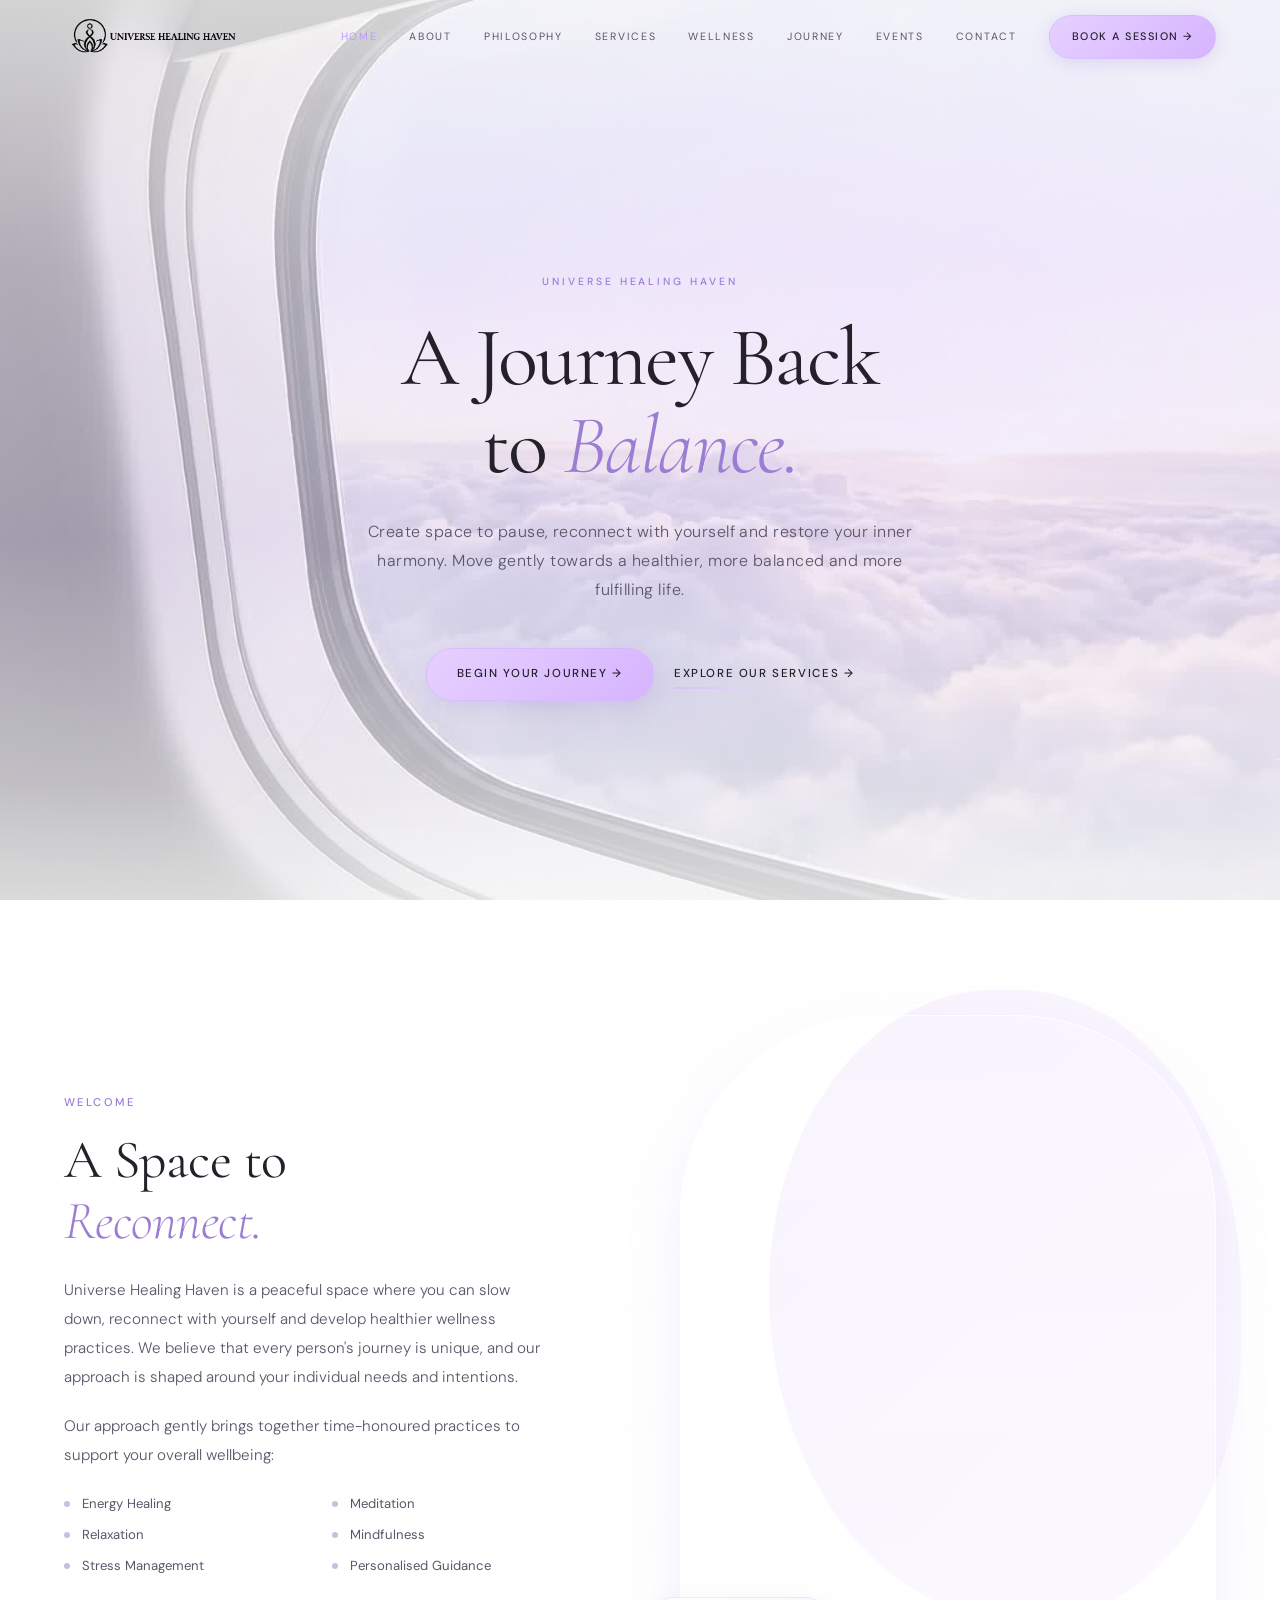
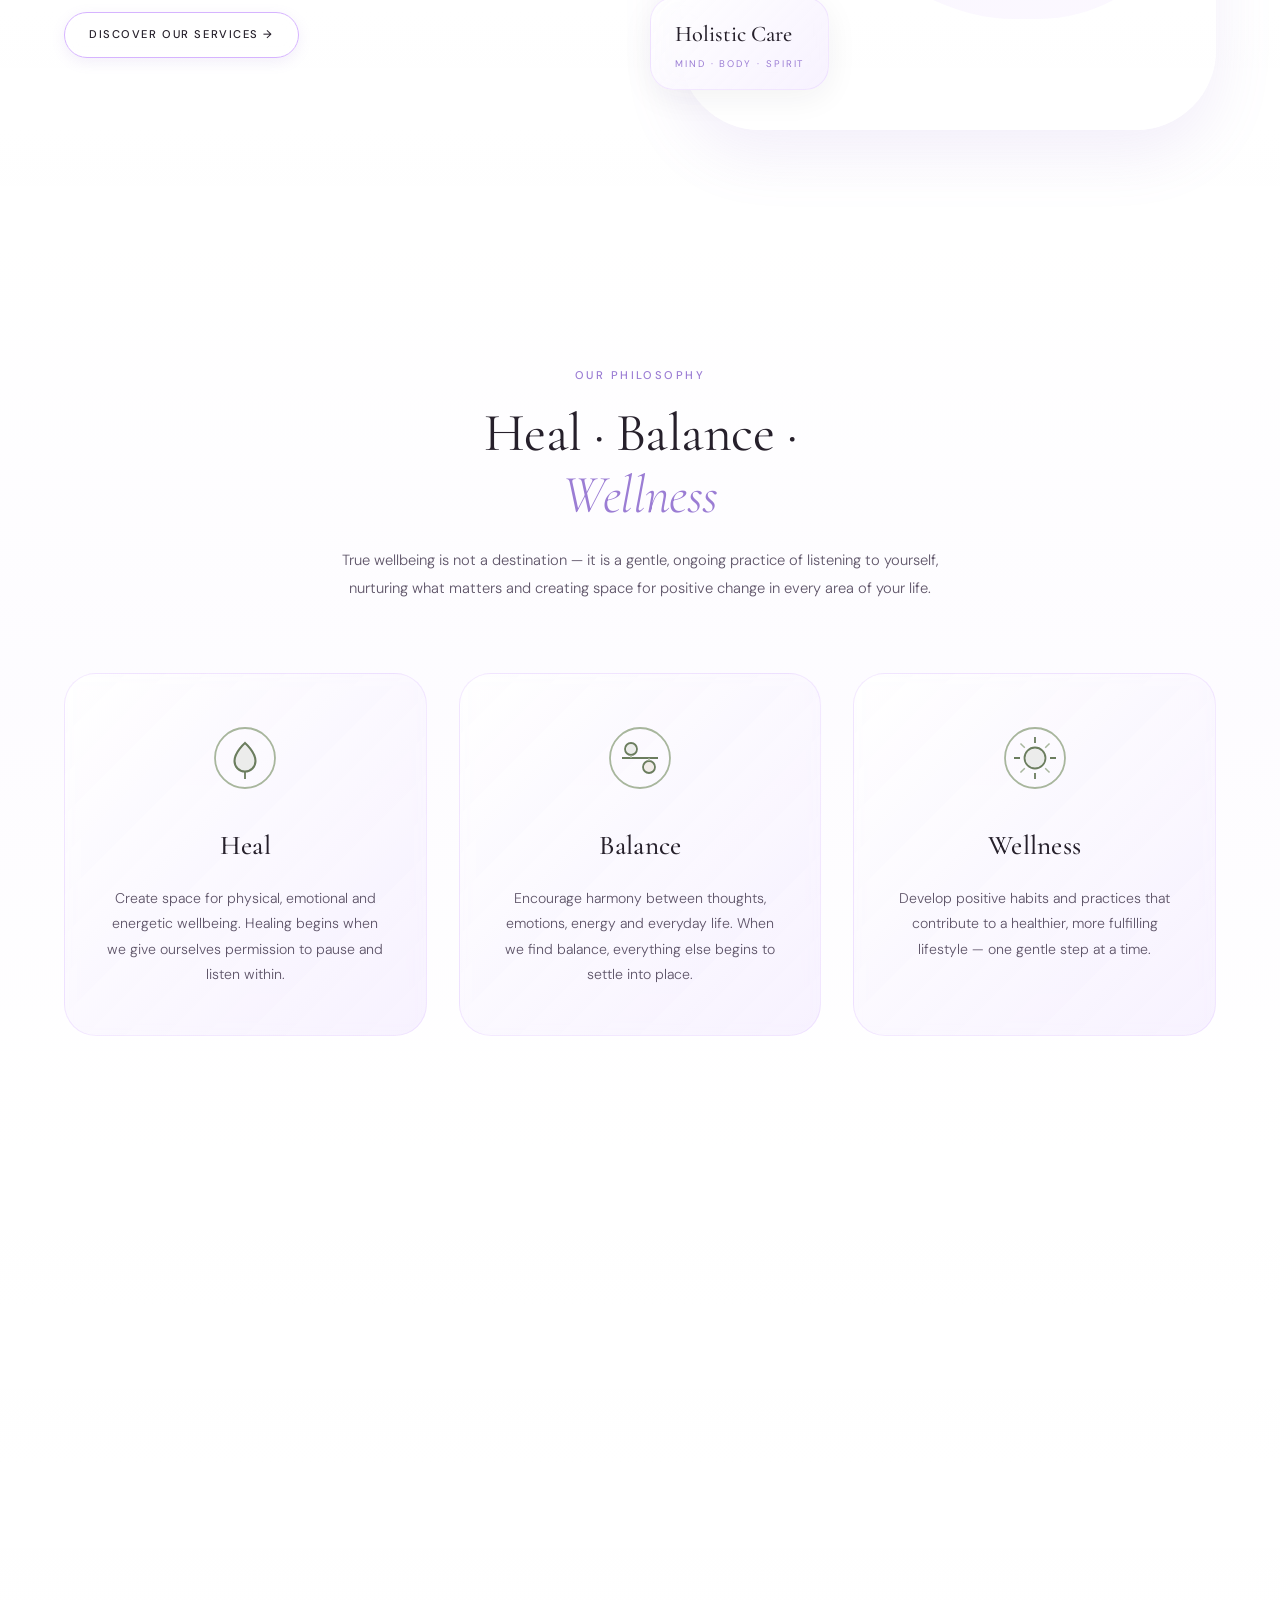
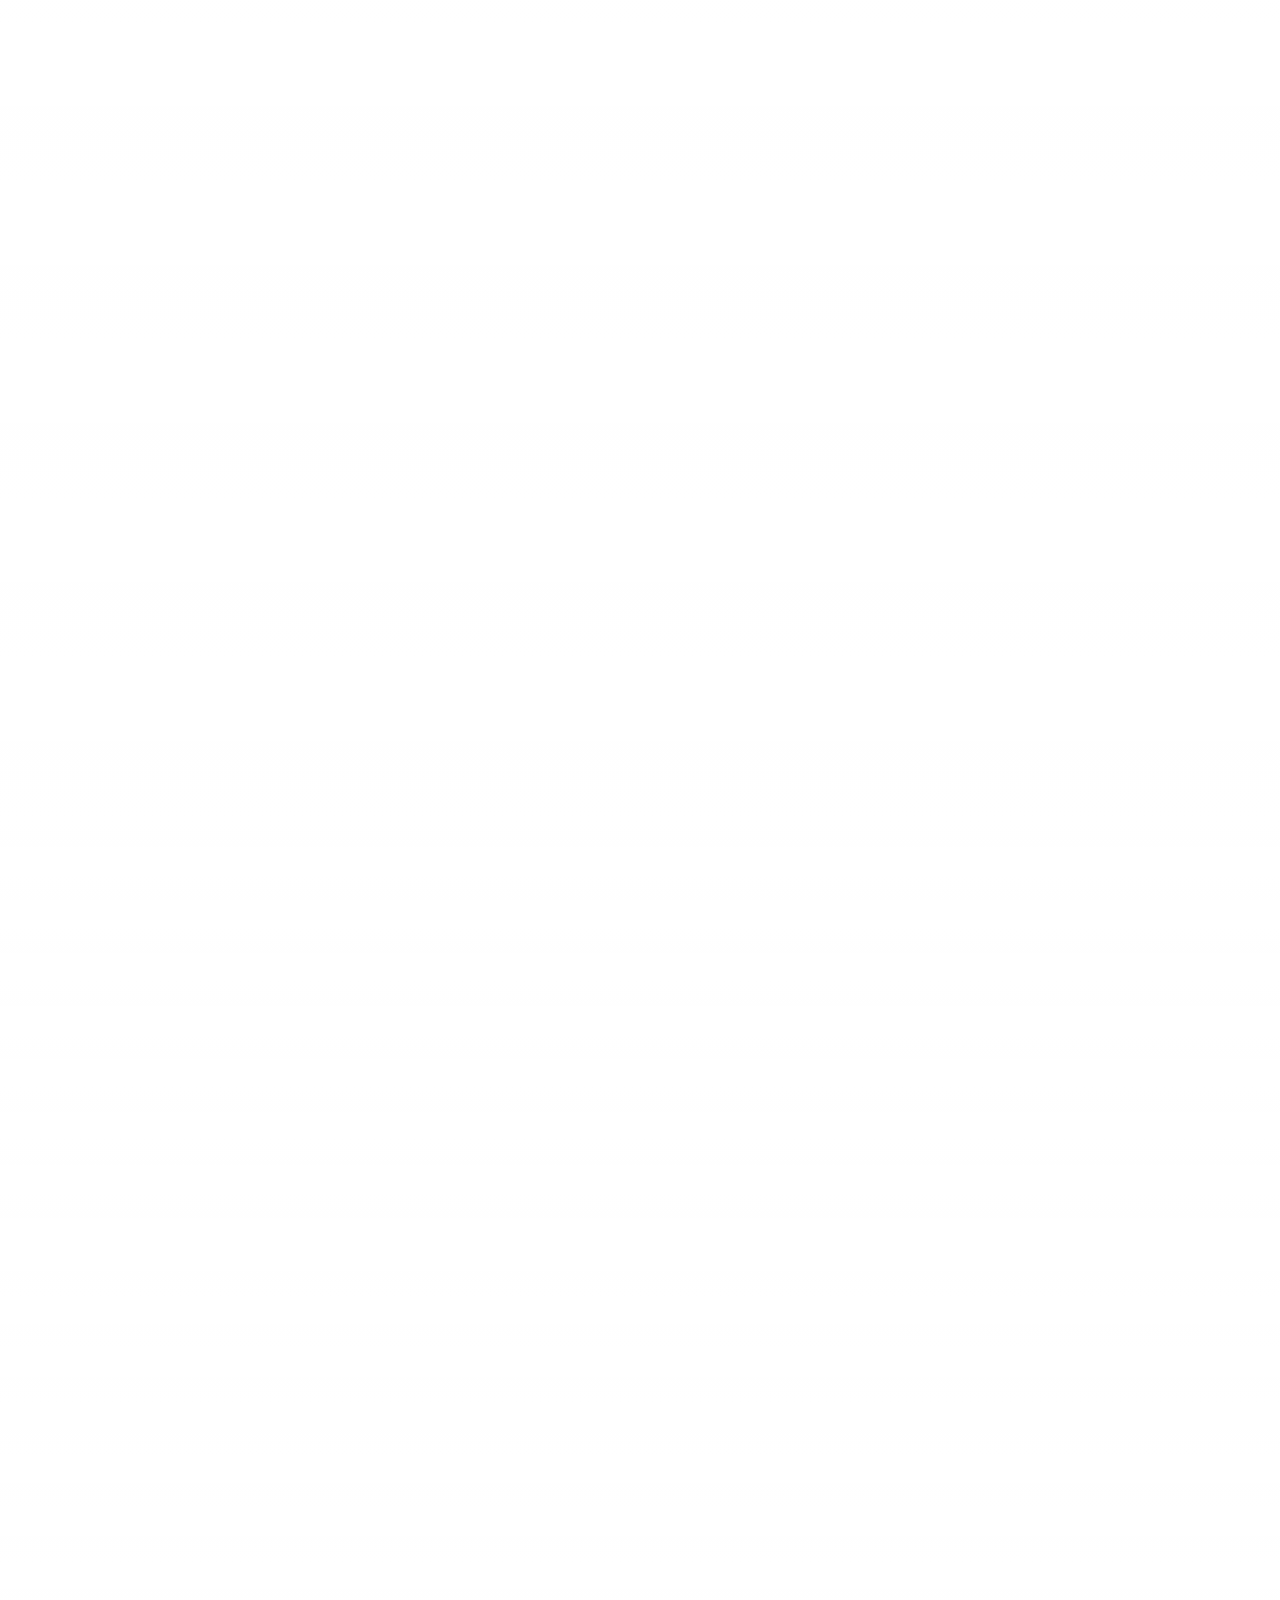
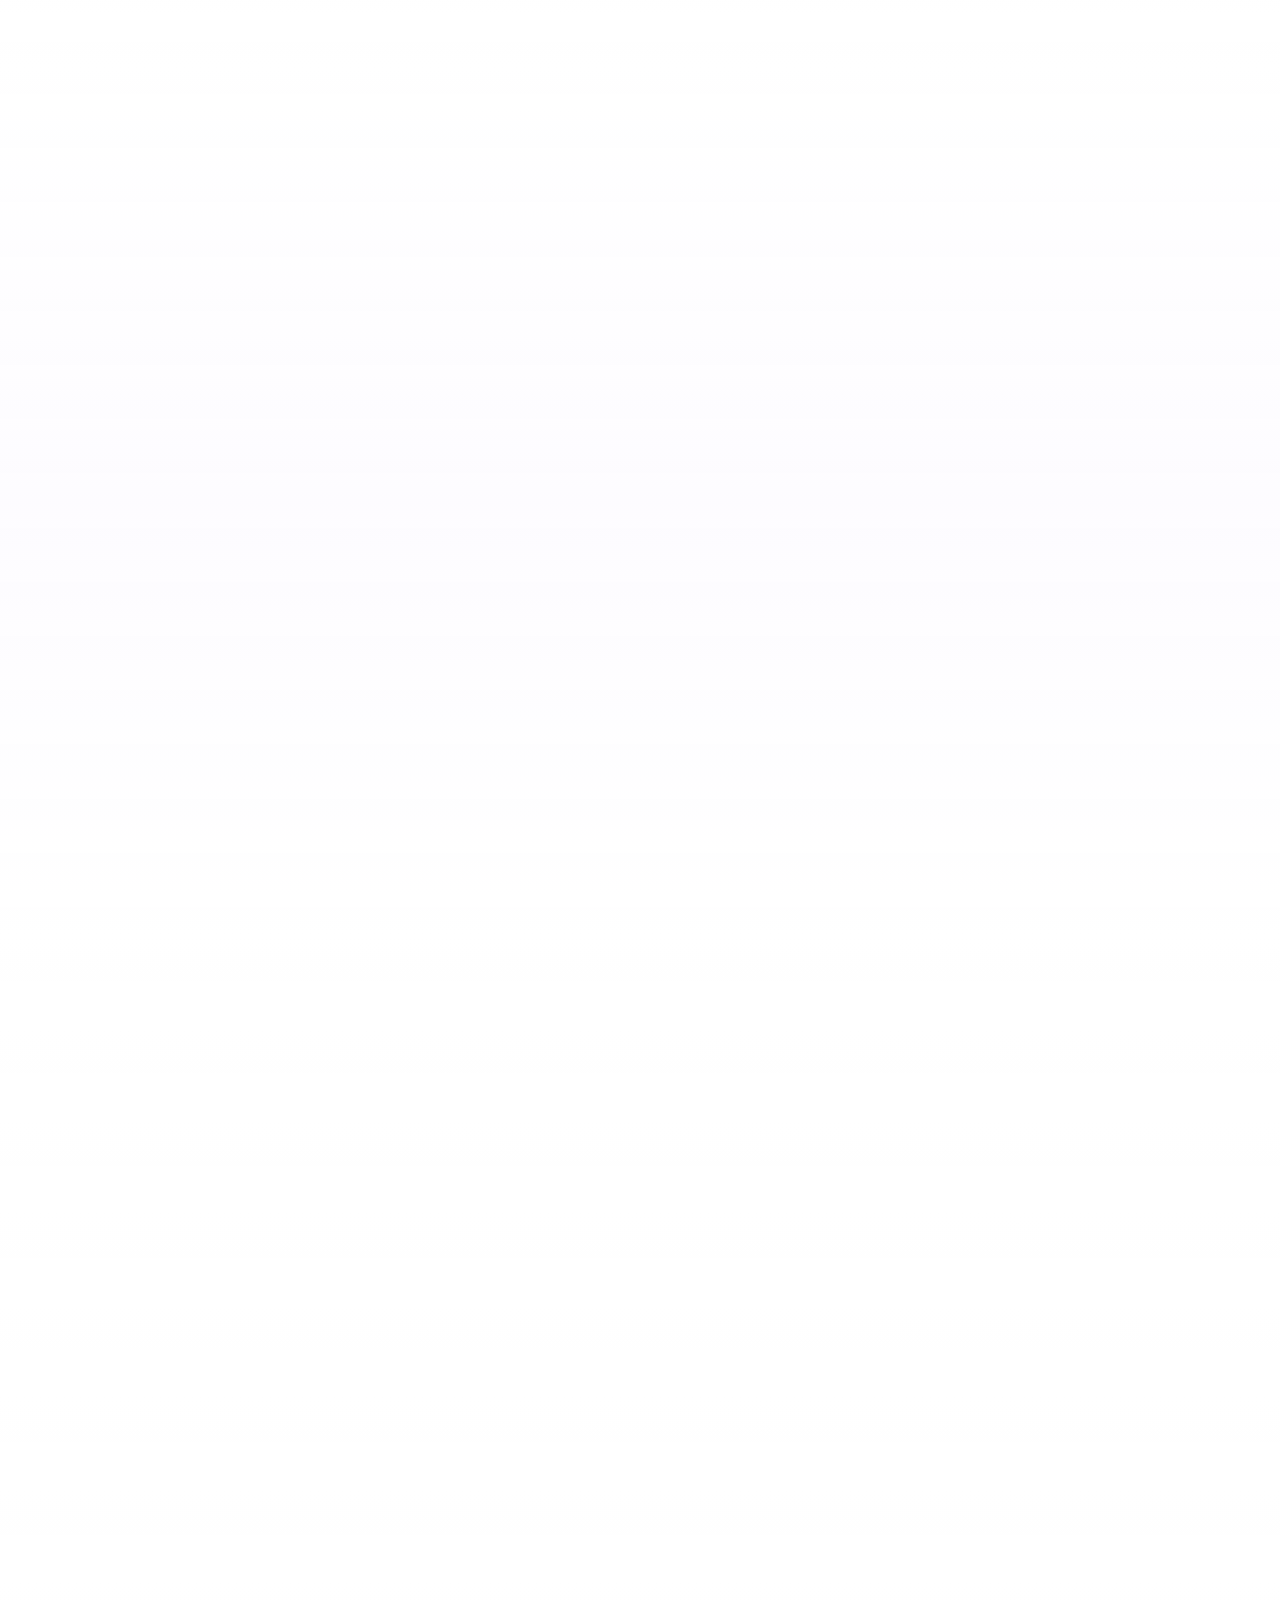
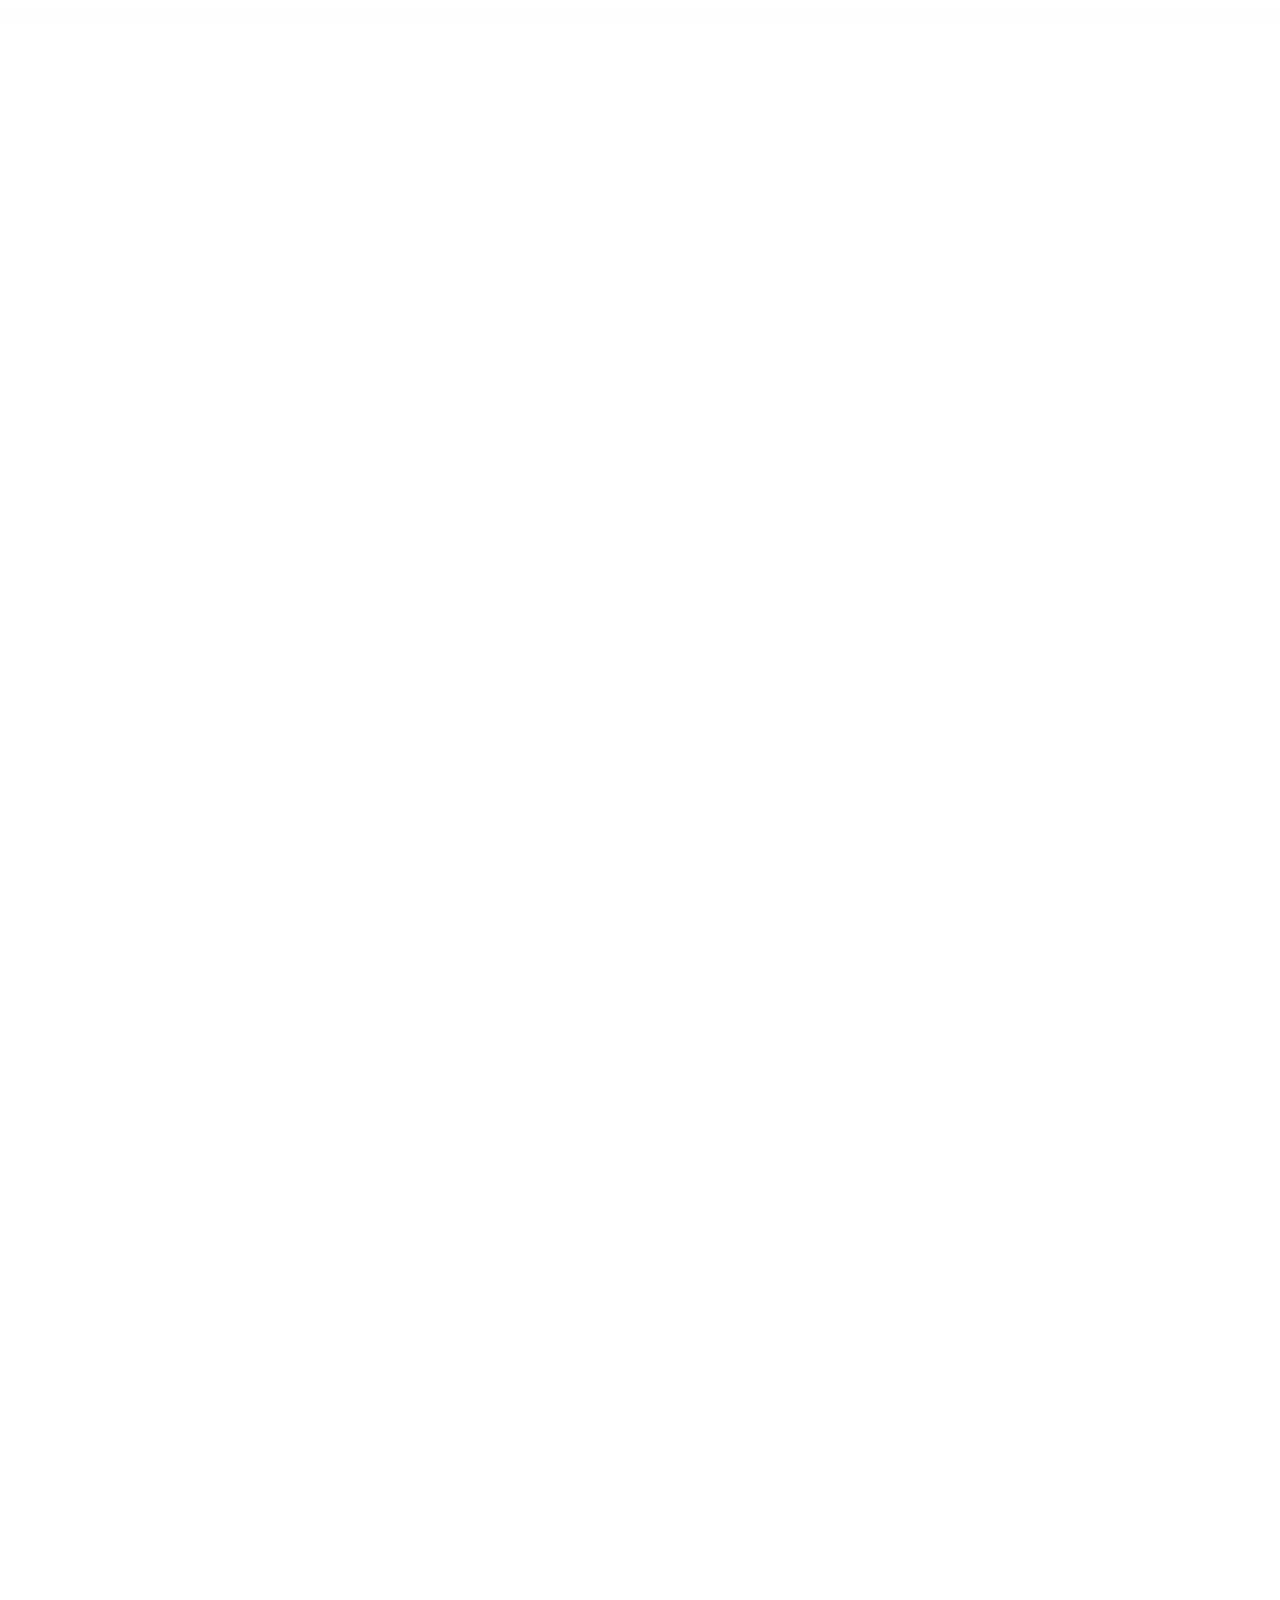
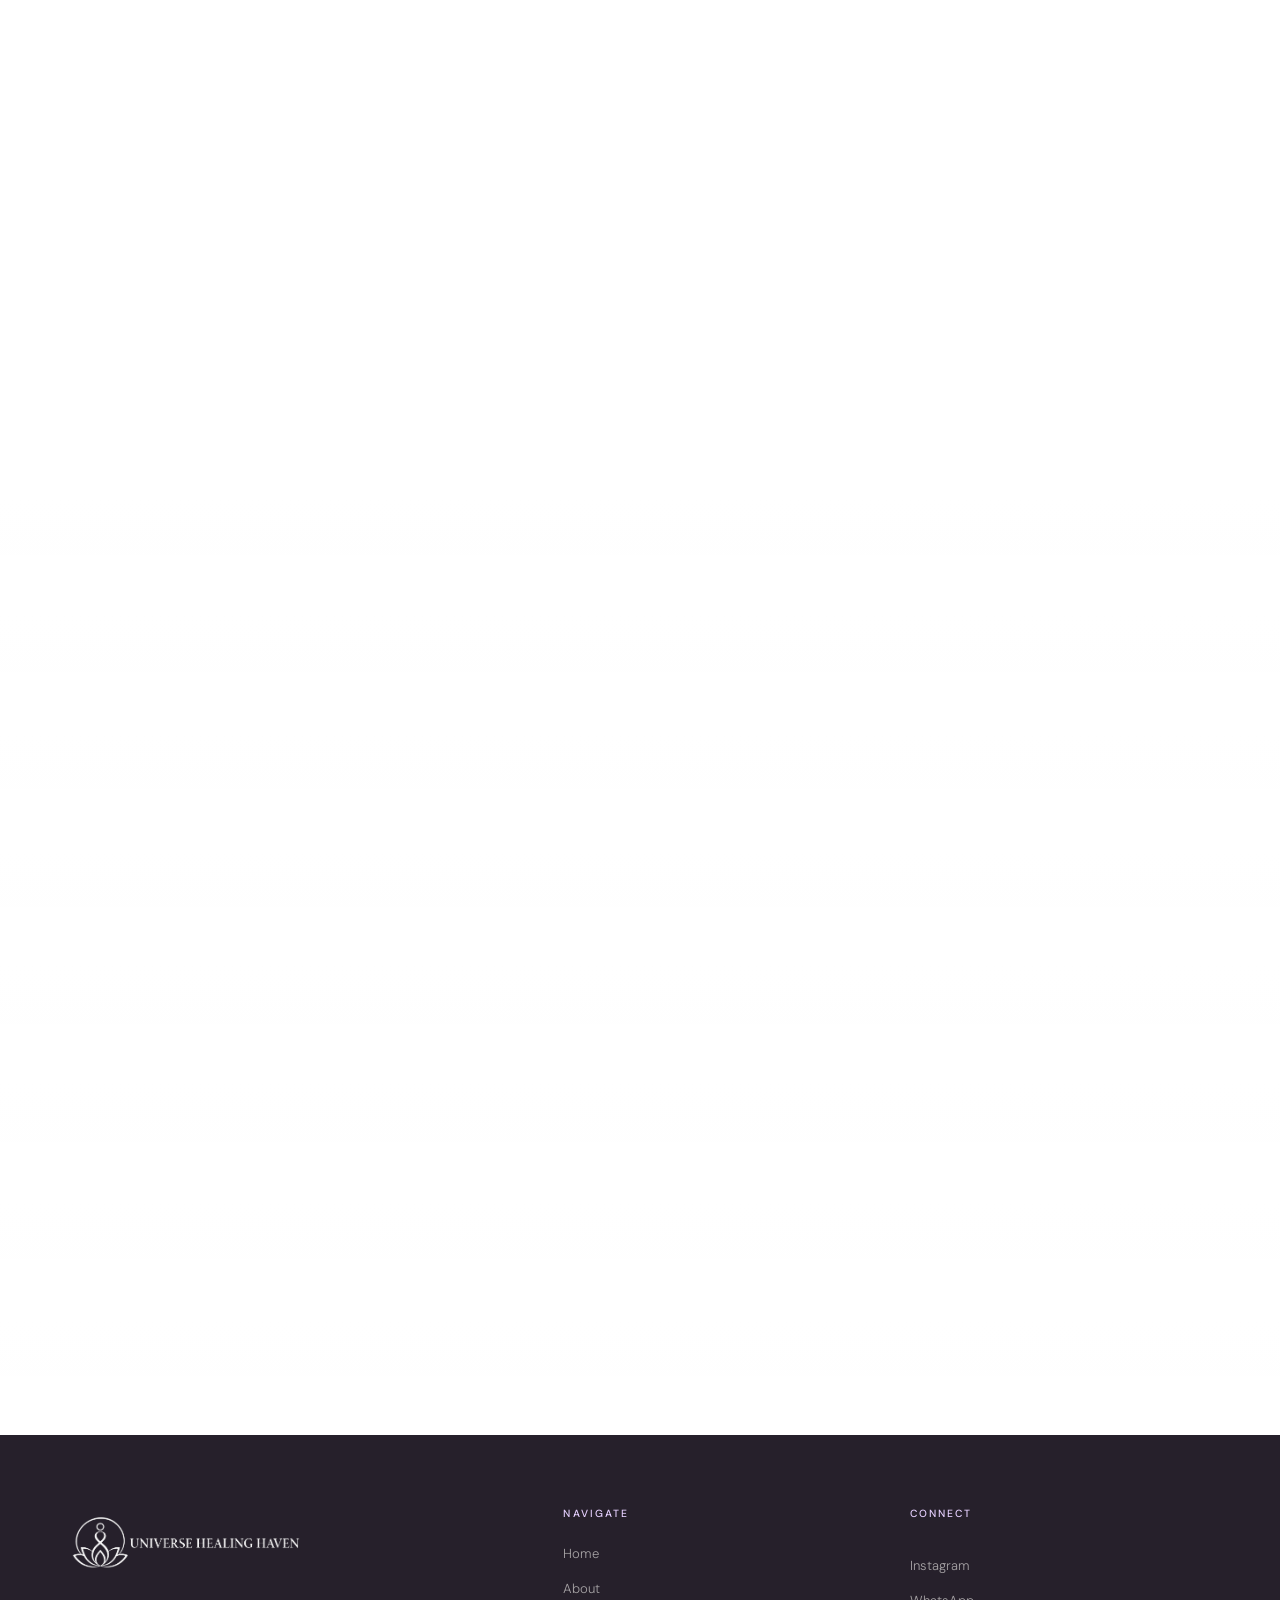
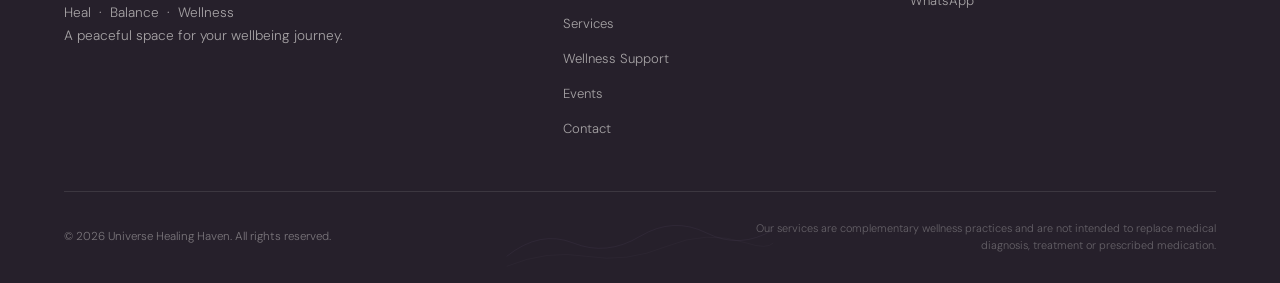
==== index.html @ ba3bfb01 "perf: comprehensive mobile optimization (WebP, responsive pictures, 60fps RAF scroll, disable backdr" ====
<!DOCTYPE html>
<html lang="en">
<head>
  <meta charset="UTF-8" />
  <meta name="viewport" content="width=device-width, initial-scale=1.0" />
  <title>Universe Healing Haven — Heal · Balance · Wellness</title>
  <meta name="description" content="A peaceful sanctuary for holistic wellness, relaxation and inner balance." />
  <meta name="keywords" content="healing, wellness, energy healing, meditation, mindfulness, stress management, holistic health, balance, relaxation" />
  <link rel="preconnect" href="https://fonts.googleapis.com" />
  <link rel="preconnect" href="https://fonts.gstatic.com" crossorigin />
  <link href="https://fonts.googleapis.com/css2?family=Cormorant+Garamond:ital,wght@0,400;0,500;0,600;1,400;1,500&family=DM+Sans:wght@300;400;500&display=swap" rel="stylesheet" />
  <link rel="icon" type="image/png" href="finalcropimg.png" />
  <link rel="apple-touch-icon" href="finalcropimg.png" />
  <link rel="preload" as="image" href="logofb.webp" type="image/webp" fetchpriority="high" />

  <!-- Open Graph / WhatsApp / Facebook Preview Tags -->
  <meta property="og:type" content="website" />
  <meta property="og:url" content="https://universehealinghaven.vercel.app/" />
  <meta property="og:title" content="Universe Healing Haven — Heal • Balance • Wellness" />
  <meta property="og:description" content="A peaceful sanctuary for holistic wellness, relaxation and inner balance." />
  <meta property="og:image" content="https://universehealinghaven.vercel.app/og-image.png" />
  <meta property="og:image:secure_url" content="https://universehealinghaven.vercel.app/og-image.png" />
  <meta property="og:image:type" content="image/png" />
  <meta property="og:image:width" content="600" />
  <meta property="og:image:height" content="600" />
  <meta property="og:image:alt" content="Universe Healing Haven official website preview image" />
  <meta property="og:site_name" content="Universe Healing Haven" />

  <!-- Twitter / X Card Meta Tags -->
  <meta name="twitter:card" content="summary" />
  <meta name="twitter:url" content="https://universehealinghaven.vercel.app/" />
  <meta name="twitter:title" content="Universe Healing Haven — Heal • Balance • Wellness" />
  <meta name="twitter:description" content="A peaceful sanctuary for holistic wellness, relaxation and inner balance." />
  <meta name="twitter:image" content="https://universehealinghaven.vercel.app/og-image.png" />
  <meta name="twitter:image:alt" content="Universe Healing Haven official website preview image" />

  <link rel="stylesheet" href="style.css?v=4" />
</head>
<body>

  <!-- ═══════════════════════════════ ATMOSPHERIC LAYER ═══════════════════════════════ -->
  <div class="atmosphere-glow" aria-hidden="true">
    <div class="glow-orb glow-orb--1"></div>
    <div class="glow-orb glow-orb--2"></div>
    <div class="glow-orb glow-orb--3"></div>
  </div>
  <div class="cursor-glow" id="cursor-glow" aria-hidden="true"></div>

  <!-- ═══════════════════════════════ SCROLL BACKGROUND ANIMATION ═══════════════════════════════ -->
  <div class="scroll-bg-wrap" id="scroll-bg-wrap" aria-hidden="true">
    <canvas class="scroll-bg-canvas" id="scroll-bg-canvas"></canvas>
    <div class="scroll-bg-overlay"></div>
  </div>

  <!-- ═══════════════════════════════ HEADER ═══════════════════════════════ -->

  <header class="site-header" id="site-header">
    <div class="header-inner">
      <a href="#home" class="logo-group" aria-label="Universe Healing Haven Homepage">
        <picture>
          <source srcset="logofb.webp" type="image/webp">
          <img src="logofb.png" alt="Universe Healing Haven Logo" class="site-logo" width="2172" height="724" decoding="async" fetchpriority="high" />
        </picture>
      </a>
      <nav class="main-nav" id="main-nav">
        <a href="#home" class="nav-link">Home</a>
        <a href="#about" class="nav-link">About</a>
        <a href="#philosophy" class="nav-link">Philosophy</a>
        <a href="#services" class="nav-link">Services</a>
        <a href="#wellness" class="nav-link">Wellness</a>
        <a href="#journey" class="nav-link">Journey</a>
        <a href="#events" class="nav-link">Events</a>
        <a href="#contact" class="nav-link">Contact</a>
      </nav>
      <a href="#contact" class="btn-book">Book a Session &rarr;</a>
      <button class="hamburger" id="hamburger" aria-label="Open menu">
        <span></span><span></span><span></span>
      </button>
    </div>
  </header>

  <div class="mobile-nav" id="mobile-nav">
    <button class="mobile-nav-close" id="mobile-nav-close" aria-label="Close menu">&times;</button>
    <picture>
      <source srcset="logov.webp" type="image/webp">
      <img src="logov.png" alt="Universe Healing Haven Logo" class="mobile-logo" width="1774" height="887" loading="lazy" decoding="async" />
    </picture>
    <a href="#home" class="mobile-nav-link">Home</a>
    <a href="#about" class="mobile-nav-link">About</a>
    <a href="#philosophy" class="mobile-nav-link">Philosophy</a>
    <a href="#services" class="mobile-nav-link">Services</a>
    <a href="#wellness" class="mobile-nav-link">Wellness</a>
    <a href="#journey" class="mobile-nav-link">Journey</a>
    <a href="#events" class="mobile-nav-link">Events</a>
    <a href="#contact" class="mobile-nav-link">Contact</a>
    <a href="#contact" class="btn-book mobile-book">Book a Session &rarr;</a>
  </div>

  <main>

    <!-- ═══════════════════════════════ HERO ═══════════════════════════════ -->
    <section class="hero-section" id="home">
      <div class="hero-inner">
        <div class="hero-text fade-in" data-delay="0">
          <p class="hero-eyebrow">Universe Healing Haven</p>
          <h1 class="hero-headline">
            A Journey Back<br />to <em>Balance.</em>
          </h1>
          <p class="hero-sub">Create space to pause, reconnect with yourself and restore your inner harmony. Move gently towards a healthier, more balanced and more fulfilling life.</p>
          <div class="hero-ctas">
            <a href="#contact" class="btn-primary">Begin Your Journey &rarr;</a>
            <a href="#services" class="btn-ghost">Explore Our Services &rarr;</a>
          </div>
        </div>
      </div>
      <!-- Organic SVG curves -->
      <svg class="hero-organic-line hero-organic-line--1" viewBox="0 0 400 300" fill="none" xmlns="http://www.w3.org/2000/svg">
        <path d="M10 280 Q80 200 160 220 Q240 240 320 160 Q380 100 390 40" stroke="#D6B4FF" stroke-width="1.2" fill="none" opacity="0.35"/>
      </svg>
      <svg class="hero-organic-line hero-organic-line--2" viewBox="0 0 300 400" fill="none" xmlns="http://www.w3.org/2000/svg">
        <path d="M290 10 Q220 80 200 160 Q180 240 100 290 Q40 330 10 390" stroke="#E6D0FF" stroke-width="1.2" fill="none" opacity="0.30"/>
      </svg>
    </section>

    <!-- ═══════════════════════════════ WELCOME / INTRODUCTION ═══════════════════════════════ -->
    <section class="welcome-section" id="about">
      <div class="section-inner welcome-inner">
        <div class="welcome-text fade-in">
          <p class="eyebrow">Welcome</p>
          <h2 class="section-headline">A Space to<br /><em>Reconnect.</em></h2>
          <p class="welcome-body">Universe Healing Haven is a peaceful space where you can slow down, reconnect with yourself and develop healthier wellness practices. We believe that every person's journey is unique, and our approach is shaped around your individual needs and intentions.</p>
          <p class="welcome-body" style="margin-top:0;">Our approach gently brings together time-honoured practices to support your overall wellbeing:</p>
          <ul class="welcome-practices">
            <li>Energy Healing</li>
            <li>Meditation</li>
            <li>Relaxation</li>
            <li>Mindfulness</li>
            <li>Stress Management</li>
            <li>Personalised Guidance</li>
          </ul>
          <a href="#services" class="btn-outline">Discover Our Services &rarr;</a>
        </div>
        <div class="welcome-image-wrap fade-in" data-delay="150">
          <div class="welcome-curve-bg"></div>
          <picture class="welcome-picture">
            <source media="(max-width: 768px)" srcset="assets/about_sanctuary_mobile.webp" type="image/webp">
            <source srcset="assets/about_sanctuary.webp" type="image/webp">
            <img src="assets/about_sanctuary.jpg" alt="A warm and welcoming wellness sanctuary with natural light, green plants and soft textiles" class="welcome-img" loading="lazy" decoding="async" width="896" height="1200" />
          </picture>
          <div class="welcome-float-tag">
            <span class="float-tag-text">Holistic Care</span>
            <span class="float-tag-sub">Mind · Body · Spirit</span>
          </div>
        </div>
      </div>
    </section>

    <!-- ═══════════════════════════════ PHILOSOPHY — HEAL · BALANCE · WELLNESS ═══════════════════════════════ -->
    <section class="philosophy-section" id="philosophy">
      <div class="section-inner">
        <div class="philosophy-header fade-in">
          <p class="eyebrow">Our Philosophy</p>
          <h2 class="section-headline">Heal · Balance ·<br /><em>Wellness</em></h2>
          <p class="philosophy-intro">True wellbeing is not a destination — it is a gentle, ongoing practice of listening to yourself, nurturing what matters and creating space for positive change in every area of your life.</p>
        </div>
        <div class="pillars-grid">
          <!-- Heal -->
          <div class="pillar-card fade-in" data-delay="0">
            <div class="pillar-icon">
              <svg viewBox="0 0 48 48" fill="none" xmlns="http://www.w3.org/2000/svg">
                <circle cx="24" cy="24" r="20" stroke="#a8b69d" stroke-width="1.2"/>
                <path d="M24 14 C24 14 17 20 17 26 C17 29.9 20.1 33 24 33 C27.9 33 31 29.9 31 26 C31 20 24 14 24 14Z" stroke="#6b7d5e" stroke-width="1.4" fill="rgba(168,182,157,0.2)"/>
                <line x1="24" y1="33" x2="24" y2="38" stroke="#6b7d5e" stroke-width="1.2"/>
              </svg>
            </div>
            <h3 class="pillar-title">Heal</h3>
            <p class="pillar-text">Create space for physical, emotional and energetic wellbeing. Healing begins when we give ourselves permission to pause and listen within.</p>
          </div>
          <!-- Balance -->
          <div class="pillar-card fade-in" data-delay="120">
            <div class="pillar-icon">
              <svg viewBox="0 0 48 48" fill="none" xmlns="http://www.w3.org/2000/svg">
                <circle cx="24" cy="24" r="20" stroke="#a8b69d" stroke-width="1.2"/>
                <line x1="12" y1="24" x2="36" y2="24" stroke="#6b7d5e" stroke-width="1.4"/>
                <circle cx="18" cy="18" r="4" stroke="#6b7d5e" stroke-width="1.2" fill="rgba(168,182,157,0.2)"/>
                <circle cx="30" cy="30" r="4" stroke="#6b7d5e" stroke-width="1.2" fill="rgba(200,182,142,0.2)"/>
                <path d="M18 22 L18 24" stroke="#a8b69d" stroke-width="1"/>
                <path d="M30 24 L30 26" stroke="#a8b69d" stroke-width="1"/>
              </svg>
            </div>
            <h3 class="pillar-title">Balance</h3>
            <p class="pillar-text">Encourage harmony between thoughts, emotions, energy and everyday life. When we find balance, everything else begins to settle into place.</p>
          </div>
          <!-- Wellness -->
          <div class="pillar-card fade-in" data-delay="240">
            <div class="pillar-icon">
              <svg viewBox="0 0 48 48" fill="none" xmlns="http://www.w3.org/2000/svg">
                <circle cx="24" cy="24" r="20" stroke="#a8b69d" stroke-width="1.2"/>
                <circle cx="24" cy="24" r="7" stroke="#6b7d5e" stroke-width="1.2" fill="rgba(168,182,157,0.2)"/>
                <line x1="24" y1="10" x2="24" y2="14" stroke="#6b7d5e" stroke-width="1.2"/>
                <line x1="24" y1="34" x2="24" y2="38" stroke="#6b7d5e" stroke-width="1.2"/>
                <line x1="10" y1="24" x2="14" y2="24" stroke="#6b7d5e" stroke-width="1.2"/>
                <line x1="34" y1="24" x2="38" y2="24" stroke="#6b7d5e" stroke-width="1.2"/>
                <line x1="14.3" y1="14.3" x2="17.2" y2="17.2" stroke="#a8b69d" stroke-width="1"/>
                <line x1="30.8" y1="30.8" x2="33.7" y2="33.7" stroke="#a8b69d" stroke-width="1"/>
                <line x1="33.7" y1="14.3" x2="30.8" y2="17.2" stroke="#a8b69d" stroke-width="1"/>
                <line x1="17.2" y1="30.8" x2="14.3" y2="33.7" stroke="#a8b69d" stroke-width="1"/>
              </svg>
            </div>
            <h3 class="pillar-title">Wellness</h3>
            <p class="pillar-text">Develop positive habits and practices that contribute to a healthier, more fulfilling lifestyle — one gentle step at a time.</p>
          </div>
        </div>
      </div>
    </section>

    <!-- ═══════════════════════════════ SERVICES ═══════════════════════════════ -->
    <section class="services-section" id="services">
      <div class="section-inner">
        <div class="services-header fade-in">
          <p class="eyebrow">Our Wellness Services</p>
          <h2 class="section-headline">Personalised Paths<br />to <em>Wellbeing</em></h2>
          <p class="services-intro">Each of our services is designed to meet you where you are and gently guide you toward greater balance, clarity and inner peace.</p>
        </div>
        <div class="services-grid">
          <!-- Energy Healing -->
          <div class="service-card fade-in" data-delay="0">
            <div class="service-icon">
              <svg viewBox="0 0 28 28" fill="none" xmlns="http://www.w3.org/2000/svg">
                <path d="M14 3 C14 3 5 10 5 16 C5 21 9 25 14 25 C19 25 23 21 23 16 C23 10 14 3 14 3Z" stroke="#6b7d5e" stroke-width="1.3" fill="none"/>
                <path d="M14 10 L14 18 M10 14 L18 14" stroke="#8a9a7b" stroke-width="1.2"/>
              </svg>
            </div>
            <h3 class="service-title">Energy Healing</h3>
            <p class="service-desc">Personalised sessions focused on releasing tension, restoring balance and supporting your body's natural capacity for relaxation and wellbeing.</p>
          </div>
          <!-- Meditation & Mindfulness -->
          <div class="service-card fade-in" data-delay="80">
            <div class="service-icon">
              <svg viewBox="0 0 28 28" fill="none" xmlns="http://www.w3.org/2000/svg">
                <circle cx="14" cy="14" r="10" stroke="#6b7d5e" stroke-width="1.3" fill="none"/>
                <circle cx="14" cy="14" r="4" stroke="#8a9a7b" stroke-width="1.2" fill="rgba(168,182,157,0.15)"/>
                <line x1="14" y1="4" x2="14" y2="7" stroke="#a8b69d" stroke-width="1"/>
                <line x1="14" y1="21" x2="14" y2="24" stroke="#a8b69d" stroke-width="1"/>
              </svg>
            </div>
            <h3 class="service-title">Meditation &amp; Mindfulness</h3>
            <p class="service-desc">Guided practices designed to encourage calmness, present-moment awareness, mental clarity and a deeper sense of inner peace.</p>
          </div>
          <!-- Stress Management -->
          <div class="service-card fade-in" data-delay="160">
            <div class="service-icon">
              <svg viewBox="0 0 28 28" fill="none" xmlns="http://www.w3.org/2000/svg">
                <path d="M4 20 Q8 12 14 14 Q20 16 24 8" stroke="#6b7d5e" stroke-width="1.3" fill="none"/>
                <circle cx="4" cy="20" r="2" fill="#a8b69d"/>
                <circle cx="24" cy="8" r="2" fill="#8a9a7b"/>
              </svg>
            </div>
            <h3 class="service-title">Stress Management</h3>
            <p class="service-desc">Practical, compassionate approaches for managing everyday stress, building emotional resilience and creating greater calm in your daily life.</p>
          </div>
          <!-- Sleep & Relaxation -->
          <div class="service-card fade-in" data-delay="240">
            <div class="service-icon">
              <svg viewBox="0 0 28 28" fill="none" xmlns="http://www.w3.org/2000/svg">
                <path d="M20 8 C16 6 11 8 10 12 C9 16 12 20 16 21 C20 22 24 19 25 15 C22 17 18 16 16 14 C14 12 14 8 17 6" stroke="#6b7d5e" stroke-width="1.3" fill="none"/>
                <circle cx="21" cy="5" r="1" fill="#c8b68e"/>
                <circle cx="25" cy="9" r="0.8" fill="#c8b68e"/>
              </svg>
            </div>
            <h3 class="service-title">Sleep &amp; Relaxation</h3>
            <p class="service-desc">Gentle wellness practices that support restful sleep, calm the mind and help your body return to its natural state of ease and restoration.</p>
          </div>
          <!-- Emotional Wellness -->
          <div class="service-card fade-in" data-delay="320">
            <div class="service-icon">
              <svg viewBox="0 0 28 28" fill="none" xmlns="http://www.w3.org/2000/svg">
                <path d="M14 24 C14 24 4 18 4 11 C4 7 7 4 10 4 C12.5 4 14 6 14 6 C14 6 15.5 4 18 4 C21 4 24 7 24 11 C24 18 14 24 14 24Z" stroke="#6b7d5e" stroke-width="1.3" fill="rgba(168,182,157,0.12)"/>
              </svg>
            </div>
            <h3 class="service-title">Emotional Wellness</h3>
            <p class="service-desc">A safe and compassionate space supporting emotional awareness, confidence, positive thinking and personal growth at your own pace.</p>
          </div>
          <!-- Kids Wellness & Super Brain Yoga -->
          <div class="service-card fade-in" data-delay="400">
            <div class="service-icon">
              <svg viewBox="0 0 28 28" fill="none" xmlns="http://www.w3.org/2000/svg">
                <circle cx="14" cy="10" r="6" stroke="#6b7d5e" stroke-width="1.3" fill="none"/>
                <path d="M8 25 Q14 20 20 25" stroke="#6b7d5e" stroke-width="1.3" fill="none"/>
                <circle cx="12" cy="9" r="1" fill="#8a9a7b"/>
                <circle cx="16" cy="9" r="1" fill="#8a9a7b"/>
                <path d="M12 12 Q14 14 16 12" stroke="#a8b69d" stroke-width="1"/>
              </svg>
            </div>
            <h3 class="service-title">Kids Wellness &amp; Super Brain Yoga</h3>
            <p class="service-desc">Simple, engaging practices designed to support children's concentration, memory, confidence and overall wellbeing through playful, age-appropriate activities.</p>
          </div>
        </div>
        <div class="services-footer fade-in">
          <a href="#contact" class="btn-primary">Explore Wellness Services &rarr;</a>
        </div>
      </div>
    </section>

    <!-- ═══════════════════════════════ HOLISTIC WELLNESS SUPPORT ═══════════════════════════════ -->
    <section class="wellness-section" id="wellness">
      <div class="section-inner wellness-inner">
        <div class="wellness-text-col fade-in">
          <p class="eyebrow">Holistic Wellness Support</p>
          <h2 class="section-headline">Complementary<br /><em>Wellbeing</em></h2>
          <p class="wellness-body">Universe Healing Haven provides complementary wellness support for people seeking to improve their overall quality of life. Our practices work alongside — and never replace — appropriate professional medical care.</p>
          <p class="wellness-body" style="margin-top:0;">We offer supportive wellness practices in areas such as:</p>
          <ul class="wellness-areas">
            <li class="wellness-area-item">
              <span class="wellness-area-icon"></span>
              Stress Management
            </li>
            <li class="wellness-area-item">
              <span class="wellness-area-icon"></span>
              Sleep &amp; Relaxation
            </li>
            <li class="wellness-area-item">
              <span class="wellness-area-icon"></span>
              Emotional Wellbeing
            </li>
            <li class="wellness-area-item">
              <span class="wellness-area-icon"></span>
              Mental Clarity &amp; Focus
            </li>
            <li class="wellness-area-item">
              <span class="wellness-area-icon"></span>
              Thyroid-related Wellness
            </li>
            <li class="wellness-area-item">
              <span class="wellness-area-icon"></span>
              Gallbladder-related Wellness
            </li>
            <li class="wellness-area-item">
              <span class="wellness-area-icon"></span>
              Blood Pressure Wellness
            </li>
            <li class="wellness-area-item">
              <span class="wellness-area-icon"></span>
              General Energy &amp; Vitality
            </li>
          </ul>
        </div>
        <div class="wellness-disclaimer-col fade-in" data-delay="150">
          <div class="disclaimer-card">
            <div class="disclaimer-icon">
              <svg viewBox="0 0 22 22" fill="none" xmlns="http://www.w3.org/2000/svg">
                <circle cx="11" cy="11" r="9" stroke="#6b7d5e" stroke-width="1.3"/>
                <line x1="11" y1="7" x2="11" y2="13" stroke="#6b7d5e" stroke-width="1.5" stroke-linecap="round"/>
                <circle cx="11" cy="15.5" r="0.8" fill="#6b7d5e"/>
              </svg>
            </div>
            <h3 class="disclaimer-title">Important Notice</h3>
            <p class="disclaimer-text">At Universe Healing Haven, we are committed to supporting your overall wellbeing through holistic and complementary practices. Our services are designed to complement — not replace — the care provided by qualified medical professionals.</p>
            <span class="disclaimer-highlight">"Our services are complementary wellness practices and are not intended to replace medical diagnosis, treatment or prescribed medication."</span>
            <p class="disclaimer-text" style="margin-top:16px;">We always encourage you to continue following the guidance of your healthcare provider and to view our offerings as a supportive addition to your overall health journey.</p>
          </div>
        </div>
      </div>
    </section>

    <!-- ═══════════════════════════════ THE JOURNEY ═══════════════════════════════ -->
    <section class="journey-section" id="journey">
      <div class="section-inner">
        <div class="journey-header fade-in">
          <p class="eyebrow">Your Wellness Journey</p>
          <h2 class="section-headline">The Path to<br /><em>Transformation</em></h2>
          <p class="journey-intro">Every meaningful journey begins with a single step. Here is how we walk alongside you, gently and at your own pace.</p>
        </div>
        <div class="journey-steps">
          <div class="journey-step fade-in" data-delay="0">
            <div class="journey-step-number">1</div>
            <h3 class="journey-step-title">Connect</h3>
            <p class="journey-step-text">We begin by understanding your needs, concerns and personal wellness goals — creating a foundation built on trust.</p>
          </div>
          <div class="journey-step fade-in" data-delay="120">
            <div class="journey-step-number">2</div>
            <h3 class="journey-step-title">Heal</h3>
            <p class="journey-step-text">Create space for relaxation, self-awareness and positive change through personalised healing sessions.</p>
          </div>
          <div class="journey-step fade-in" data-delay="240">
            <div class="journey-step-number">3</div>
            <h3 class="journey-step-title">Balance</h3>
            <p class="journey-step-text">Develop practices and insights that support greater harmony, emotional stability and clarity in everyday life.</p>
          </div>
          <div class="journey-step fade-in" data-delay="360">
            <div class="journey-step-number">4</div>
            <h3 class="journey-step-title">Wellness</h3>
            <p class="journey-step-text">Build sustainable, positive habits that support your ongoing wellbeing — long after each session ends.</p>
          </div>
        </div>
        <div class="journey-quote fade-in">
          <blockquote>&ldquo;Small changes can create meaningful transformation.&rdquo;</blockquote>
        </div>
      </div>
    </section>

    <!-- ═══════════════════════════════ WHY US ═══════════════════════════════ -->
    <section class="why-section" id="why-us">
      <div class="section-inner">
        <div class="why-header fade-in">
          <p class="eyebrow">Why Universe Healing Haven</p>
          <h2 class="section-headline">A Place Where<br /><em>You Matter</em></h2>
        </div>
        <div class="why-grid">
          <div class="why-card fade-in" data-delay="0">
            <div class="why-icon">
              <svg viewBox="0 0 24 24" fill="none" xmlns="http://www.w3.org/2000/svg">
                <path d="M12 2 L12 22 M7 7 Q12 2 17 7 M7 17 Q12 22 17 17" stroke="#a89868" stroke-width="1.3" fill="none"/>
                <circle cx="12" cy="12" r="3" stroke="#c8b68e" stroke-width="1.2" fill="rgba(200,182,142,0.15)"/>
              </svg>
            </div>
            <h3 class="why-title">Personalised Care</h3>
            <p class="why-text">Every person's journey is different. Our sessions are thoughtfully adapted to your individual needs, pace and personal goals.</p>
          </div>
          <div class="why-card fade-in" data-delay="100">
            <div class="why-icon">
              <svg viewBox="0 0 24 24" fill="none" xmlns="http://www.w3.org/2000/svg">
                <circle cx="12" cy="12" r="9" stroke="#a89868" stroke-width="1.3" fill="none"/>
                <circle cx="12" cy="12" r="4" stroke="#c8b68e" stroke-width="1" fill="none"/>
                <circle cx="12" cy="12" r="1" fill="#c8b68e"/>
              </svg>
            </div>
            <h3 class="why-title">Holistic Approach</h3>
            <p class="why-text">We focus on your complete wellbeing — mind, body and spirit — rather than addressing health as a single, isolated area.</p>
          </div>
          <div class="why-card fade-in" data-delay="200">
            <div class="why-icon">
              <svg viewBox="0 0 24 24" fill="none" xmlns="http://www.w3.org/2000/svg">
                <path d="M4 20 Q12 4 20 20" stroke="#a89868" stroke-width="1.3" fill="none"/>
                <line x1="12" y1="8" x2="12" y2="16" stroke="#c8b68e" stroke-width="1.2"/>
                <circle cx="12" cy="6" r="1.5" fill="rgba(200,182,142,0.3)" stroke="#c8b68e" stroke-width="1"/>
              </svg>
            </div>
            <h3 class="why-title">Peaceful Environment</h3>
            <p class="why-text">A warm and welcoming space where you can slow down, feel safe, reconnect with yourself and focus entirely on your wellbeing.</p>
          </div>
          <div class="why-card fade-in" data-delay="300">
            <div class="why-icon">
              <svg viewBox="0 0 24 24" fill="none" xmlns="http://www.w3.org/2000/svg">
                <path d="M4 18 L8 14 L12 16 L16 10 L20 6" stroke="#a89868" stroke-width="1.3" fill="none"/>
                <circle cx="20" cy="6" r="2" fill="rgba(200,182,142,0.3)" stroke="#c8b68e" stroke-width="1"/>
                <path d="M17 6 L20 6 L20 9" stroke="#c8b68e" stroke-width="1"/>
              </svg>
            </div>
            <h3 class="why-title">Continuous Growth</h3>
            <p class="why-text">We encourage practical wellness habits that can gradually become a natural, sustainable part of your everyday life.</p>
          </div>
        </div>
      </div>
    </section>

    <!-- ═══════════════════════════════ MAJOR EVENTS ═══════════════════════════════ -->
    <section class="events-section" id="events">
      <div class="events-inner-light" aria-hidden="true"></div>
      <div class="section-inner">
        <div class="events-header fade-in">
          <p class="eyebrow" style="color: #9B7DD4;">Upcoming</p>
          <h2 class="section-headline">Major <em>Events</em></h2>
          <p class="events-intro">Explore the upcoming international conferences and academic events hosted and associated with our community.</p>
        </div>
        <!-- Events are rendered dynamically by app.js via the majorEvents data array -->
        <div class="events-list" id="events-list"></div>
        <!-- Empty state shown when no events -->
        <div class="events-empty" id="events-empty" style="display:none;">
          <p class="events-empty-text">No upcoming events at the moment. Please check back soon.</p>
        </div>
      </div>
    </section>

    <!-- ═══════════════════════════════ FOUNDER ═══════════════════════════════ -->
    <section class="founder-section" id="founder">
      <!-- Subtle inner light glow -->
      <div class="founder-inner-light" aria-hidden="true"></div>
      <div class="section-inner founder-inner">
        <div class="founder-image-col fade-in">
          <div class="founder-image-wrap">
            <div class="founder-curve-bg"></div>
            <div class="founder-frame">
              <picture>
                <source media="(max-width: 768px)" srcset="founder_mobile.webp" type="image/webp">
                <source srcset="founder.webp" type="image/webp">
                <img src="founder.jpeg" alt="Jennifer John — Founder of Universe Healing Haven &amp; Healer" class="founder-img" loading="lazy" decoding="async" width="1086" height="1448" />
              </picture>
            </div>
            <!-- Thin organic decorative curve -->
            <svg class="founder-decorative-curve" viewBox="0 0 120 280" fill="none" xmlns="http://www.w3.org/2000/svg" aria-hidden="true">
              <path d="M60 0 Q20 70 80 140 Q110 180 50 230 Q30 260 60 280" stroke="#D6B4FF" stroke-width="1.2" fill="none" opacity="0.5"/>
            </svg>
            <div class="founder-float-tag">
              <span class="founder-tag-name">Jennifer John</span>
              <span class="founder-tag-role">Founder of Universe Healing Haven &amp; Healer</span>
            </div>
          </div>
        </div>
        <div class="founder-text-col">
          <p class="eyebrow fade-in" data-delay="0" style="color: #C396FC;">Meet the Founder</p>
          <h2 class="section-headline fade-in" data-delay="80">Jennifer<br /><em>John</em></h2>
          <p class="founder-subtitle fade-in" data-delay="160">Founder of Universe Healing Haven &amp; Healer</p>
          <p class="founder-body fade-in" data-delay="240">Jennifer John created Universe Healing Haven with a simple intention — to create a peaceful space where people can pause, reconnect with themselves and make room for healing.</p>
          <p class="founder-body fade-in" data-delay="320" style="margin-top:0;">Through meditation, energy-based healing and mindful practices, she offers a gentle space for people to slow down, find balance and reconnect with their inner sense of peace.</p>
          <div class="founder-quote-box fade-in" data-delay="400">
            <div class="founder-quote-line"></div>
            <blockquote class="founder-quote-text">&ldquo;A space to pause, breathe and return to yourself.&rdquo;</blockquote>
          </div>
          <a href="#contact" class="btn-text-link founder-cta fade-in" data-delay="480">Know More &rarr;</a>
        </div>
      </div>
    </section>

    <!-- ═══════════════════════════════ CALL TO ACTION ═══════════════════════════════ -->
    <section class="cta-section">
      <div class="cta-bg">
        <picture>
          <source media="(max-width: 768px)" srcset="assets/cta_wellness_mobile.webp" type="image/webp">
          <source srcset="assets/cta_wellness.webp" type="image/webp">
          <img src="assets/cta_wellness.jpg" alt="Peaceful zen garden with soft light" loading="lazy" decoding="async" width="1376" height="768" />
        </picture>
        <div class="cta-overlay"></div>
      </div>
      <div class="section-inner">
        <div class="cta-content fade-in">
          <h2 class="cta-headline">
            You deserve time to <em>pause.</em><br />
            You deserve to feel <em>balanced.</em><br />
            You deserve to feel <em>well.</em>
          </h2>
          <p class="cta-sub">Take the first step towards greater harmony and wellbeing. We are here whenever you are ready.</p>
          <div class="cta-buttons">
            <a href="#contact" class="btn-cta-primary">Book a Session &rarr;</a>
            <a href="#contact" class="btn-cta-outline">Contact Us</a>
          </div>
        </div>
      </div>
    </section>

    <!-- ═══════════════════════════════ CONTACT ═══════════════════════════════ -->
    <section class="contact-section" id="contact">
      <div class="section-inner contact-inner">
        <div class="contact-info fade-in">
          <p class="eyebrow">Get in Touch</p>
          <h2 class="section-headline">Begin Where<br /><em>You Are.</em></h2>
          <p class="contact-body">Your journey does not need to begin perfectly — it only needs to begin. Whether you have questions, would like to learn more about our services or are ready to book your first session, we would love to hear from you.</p>

          <ul class="contact-details">
            <li class="contact-detail-item">
              <div class="contact-detail-icon">
                <svg viewBox="0 0 20 20" fill="none" xmlns="http://www.w3.org/2000/svg">
                  <path d="M5 3a2 2 0 00-2 2v10a2 2 0 002 2h10a2 2 0 002-2V5a2 2 0 00-2-2H5z" stroke="#6b7d5e" stroke-width="1.2" fill="none"/>
                  <path d="M7 10l2 2 4-4" stroke="#6b7d5e" stroke-width="1.3"/>
                </svg>
              </div>
              <div class="contact-detail-content">
                <span class="contact-detail-label">Phone / WhatsApp</span>
                <span class="contact-detail-value"><a href="tel:+919493132940">+91 9493132940</a></span>
              </div>
            </li>
          </ul>

          <div class="contact-social">
            <!-- Instagram -->
            <a href="https://www.instagram.com/universe_healing_center?utm_source=qr&igsh=d3Jrejk5ZndkZHhl" target="_blank" rel="noopener" class="social-link" aria-label="Instagram">
              <svg viewBox="0 0 24 24" xmlns="http://www.w3.org/2000/svg"><rect x="2" y="2" width="20" height="20" rx="5" stroke="currentColor" stroke-width="1.5" fill="none"/><circle cx="12" cy="12" r="5" stroke="currentColor" stroke-width="1.5" fill="none"/><circle cx="18" cy="6" r="1.2" fill="currentColor"/></svg>
            </a>
            <!-- WhatsApp -->
            <a href="https://wa.me/919493132940" target="_blank" rel="noopener" class="social-link" aria-label="WhatsApp">
              <svg viewBox="0 0 24 24" xmlns="http://www.w3.org/2000/svg"><path d="M17.472 14.382c-.297-.149-1.758-.867-2.03-.967-.273-.099-.471-.148-.67.15-.197.297-.767.966-.94 1.164-.173.199-.347.223-.644.075-.297-.15-1.255-.463-2.39-1.475-.883-.788-1.48-1.761-1.653-2.059-.173-.297-.018-.458.13-.606.134-.133.298-.347.446-.52.149-.174.198-.298.298-.497.099-.198.05-.371-.025-.52-.075-.149-.669-1.612-.916-2.207-.242-.579-.487-.5-.669-.51-.173-.008-.371-.01-.57-.01-.198 0-.52.074-.792.372-.272.297-1.04 1.016-1.04 2.479 0 1.462 1.065 2.875 1.213 3.074.149.198 2.096 3.2 5.077 4.487.709.306 1.262.489 1.694.625.712.227 1.36.195 1.871.118.571-.085 1.758-.719 2.006-1.413.248-.694.248-1.289.173-1.413-.074-.124-.272-.198-.57-.347z" fill="currentColor"/><path d="M12 2C6.486 2 2 6.486 2 12c0 1.885.522 3.647 1.427 5.155L2.06 22.574a.5.5 0 00.608.608l5.407-1.367A9.953 9.953 0 0012 22c5.514 0 10-4.486 10-10S17.514 2 12 2z" stroke="currentColor" stroke-width="1.3" fill="none"/></svg>
            </a>
          </div>
        </div>

        <div class="contact-form-wrap fade-in" data-delay="150">
          <form class="booking-form" id="booking-form" novalidate>
            <div class="form-row">
              <div class="form-group">
                <label for="fullName" class="form-label">Full Name</label>
                <input type="text" id="fullName" name="fullName" class="form-input" placeholder="Your name" autocomplete="name" required />
              </div>
              <div class="form-group">
                <label for="phone" class="form-label">Phone / WhatsApp</label>
                <input type="tel" id="phone" name="phone" class="form-input" placeholder="+91 94931 32940" autocomplete="tel" />
              </div>
            </div>
            <div class="form-row">
              <div class="form-group">
                <label for="email" class="form-label">Email</label>
                <input type="email" id="email" name="email" class="form-input" placeholder="your@email.com" autocomplete="email" required />
              </div>
              <div class="form-group">
                <label for="location" class="form-label">Location</label>
                <input type="text" id="location" name="location" class="form-input" placeholder="City / Country" />
              </div>
            </div>
            <div class="form-group">
              <label for="service" class="form-label">Preferred Service</label>
              <div class="form-select-wrap">
                <select id="service" name="service" class="form-input form-select" required>
                  <option value="" disabled selected>Choose a service</option>
                  <option value="energy-healing">Energy Healing</option>
                  <option value="meditation">Meditation &amp; Mindfulness</option>
                  <option value="stress-management">Stress Management</option>
                  <option value="sleep-relaxation">Sleep &amp; Relaxation</option>
                  <option value="emotional-wellness">Emotional Wellness</option>
                  <option value="kids-wellness">Kids Wellness &amp; Super Brain Yoga</option>
                  <option value="general-consultation">General Wellness Consultation</option>
                </select>
                <span class="select-arrow">&#8595;</span>
              </div>
            </div>
            <div class="form-group">
              <label class="form-label">Preferred Session Type</label>
              <div class="form-radio-group">
                <label class="form-radio-label">
                  <input type="radio" name="sessionType" value="online" />
                  <span>Online</span>
                </label>
                <label class="form-radio-label">
                  <input type="radio" name="sessionType" value="in-person" />
                  <span>In-Person</span>
                </label>
              </div>
            </div>
            <div class="form-group">
              <label for="message" class="form-label">Message <span class="form-optional">(optional)</span></label>
              <textarea id="message" name="message" class="form-input form-textarea" placeholder="Share anything you'd like us to know before your session..." rows="4"></textarea>
            </div>
            <button type="submit" class="btn-submit" id="submit-btn">Begin Your Journey &rarr;</button>
            <div class="form-success" id="form-success">
              <p>Thank you for reaching out. We will be in touch soon. &nbsp;<em>Breathe.</em></p>
            </div>
          </form>
        </div>
      </div>
    </section>

  </main>

  <!-- ═══════════════════════════════ FOOTER ═══════════════════════════════ -->
  <footer class="site-footer">
    <div class="footer-inner">
      <div class="footer-top">
        <div class="footer-brand">
          <picture>
            <source srcset="logow.webp" type="image/webp">
            <img src="logow.png" alt="Universe Healing Haven Logo" class="footer-logo-img" width="2172" height="724" loading="lazy" decoding="async" />
          </picture>
          <p class="footer-tagline">Heal &nbsp;·&nbsp; Balance &nbsp;·&nbsp; Wellness<br />A peaceful space for your wellbeing journey.</p>
        </div>
        <nav class="footer-nav-col">
          <p class="footer-heading">Navigate</p>
          <div class="footer-nav">
            <a href="#home" class="footer-nav-link">Home</a>
            <a href="#about" class="footer-nav-link">About</a>
            <a href="#services" class="footer-nav-link">Services</a>
            <a href="#wellness" class="footer-nav-link">Wellness Support</a>
            <a href="#events" class="footer-nav-link">Events</a>
            <a href="#contact" class="footer-nav-link">Contact</a>
          </div>
        </nav>
        <div class="footer-connect">
          <p class="footer-heading">Connect</p>
          <a href="https://www.instagram.com/universe_healing_center?utm_source=qr&igsh=d3Jrejk5ZndkZHhl" target="_blank" rel="noopener" class="footer-social-link">Instagram</a>
          <a href="https://wa.me/919493132940" target="_blank" rel="noopener" class="footer-social-link">WhatsApp</a>
        </div>
      </div>
      <div class="footer-bottom">
        <p class="footer-copy">&copy; 2026 Universe Healing Haven. All rights reserved.</p>
        <p class="footer-disclaimer">Our services are complementary wellness practices and are not intended to replace medical diagnosis, treatment or prescribed medication.</p>
      </div>
    </div>
    <div class="footer-botanical">
      <svg viewBox="0 0 400 120" fill="none" xmlns="http://www.w3.org/2000/svg">
        <path d="M0 80 Q50 40 100 60 Q150 80 200 50 Q250 20 300 45 Q350 70 400 40" stroke="#D6B4FF" stroke-width="1" fill="none" opacity="0.5"/>
        <path d="M0 95 Q60 70 120 80 Q180 90 240 65 Q300 40 360 60 Q390 70 400 60" stroke="#E6D0FF" stroke-width="0.8" fill="none" opacity="0.35"/>
      </svg>
    </div>
  </footer>

  <!-- ═══════════════════════════════ WHATSAPP FLOATING BUTTON ═══════════════════════════════ -->
  <a href="https://wa.me/919493132940" target="_blank" rel="noopener" class="whatsapp-float" aria-label="Chat on WhatsApp">
    <svg viewBox="0 0 24 24" xmlns="http://www.w3.org/2000/svg">
      <path d="M17.472 14.382c-.297-.149-1.758-.867-2.03-.967-.273-.099-.471-.148-.67.15-.197.297-.767.966-.94 1.164-.173.199-.347.223-.644.075-.297-.15-1.255-.463-2.39-1.475-.883-.788-1.48-1.761-1.653-2.059-.173-.297-.018-.458.13-.606.134-.133.298-.347.446-.52.149-.174.198-.298.298-.497.099-.198.05-.371-.025-.52-.075-.149-.669-1.612-.916-2.207-.242-.579-.487-.5-.669-.51-.173-.008-.371-.01-.57-.01-.198 0-.52.074-.792.372-.272.297-1.04 1.016-1.04 2.479 0 1.462 1.065 2.875 1.213 3.074.149.198 2.096 3.2 5.077 4.487.709.306 1.262.489 1.694.625.712.227 1.36.195 1.871.118.571-.085 1.758-.719 2.006-1.413.248-.694.248-1.289.173-1.413-.074-.124-.272-.198-.57-.347z"/>
      <path d="M12 2C6.477 2 2 6.477 2 12c0 1.89.525 3.66 1.438 5.168L2.06 22.574a.5.5 0 00.608.608l5.406-1.378A9.955 9.955 0 0012 22c5.523 0 10-4.477 10-10S17.523 2 12 2zm0 18c-1.66 0-3.216-.5-4.512-1.357l-.315-.196-3.268.855.855-3.268-.196-.315A7.953 7.953 0 014 12c0-4.411 3.589-8 8-8s8 3.589 8 8-3.589 8-8 8z"/>
    </svg>
  </a>

  <script src="app.js" defer></script>
</body>
</html>
---- style.css ----
/* ═══════════════════════════════════════════════════════════════════════════
   UNIVERSE HEALING HAVEN — Premium Holistic Wellness Website
   Palette : White · Soft Lavender #E6D0FF · Deeper Lavender #D6B4FF · Charcoal #26202B
   Typography: Cormorant Garamond (serif) + DM Sans (sans-serif)
   ═══════════════════════════════════════════════════════════════════════════ */

/* ─── Design Tokens ─────────────────────────────────────────────────────── */
:root {
  /* ── Lavender Sanctuary Palette ── */
  --bg-primary:      rgba(255, 255, 255, 0.25);
  --bg-secondary:    rgba(255, 255, 255, 0.22);
  --bg-tertiary:     rgba(246, 240, 255, 0.22);
  --bg-warm:         rgba(240, 232, 255, 0.25);
  --bg-dark:         #26202B;

  --lavender:        #B8A0D6;
  --lavender-deep:   #9B7DD4;
  --lavender-light:  #D6B4FF;
  --lavender-pale:   #F3ECFF;
  --lavender-wash:   rgba(214, 180, 255, 0.15);

  --accent:          #D6B4FF;
  --accent-deep:     #9B7DD4;
  --accent-light:    #E6D0FF;
  --accent-pale:     #F8F2FF;

  /* ── Text & Typography ── */
  --text-dark:       #26202B;
  --text-mid:        #5E5468;
  --text-light:      #9990A3;
  --text-on-dark:    #FAF8F5;
  --text-on-accent:  #ffffff;

  /* ── Borders & Surfaces ── */
  --border:          rgba(214, 180, 255, 0.28);
  --border-strong:   rgba(155, 125, 212, 0.35);
  --glass-bg:        rgba(255, 255, 255, 0.78);
  --glass-card:      linear-gradient(135deg, rgba(255,255,255,0.92) 0%, rgba(246,240,255,0.85) 100%);
  --shadow-soft:     0 8px 32px rgba(38, 32, 43, 0.06);
  --shadow-hover:    0 16px 48px rgba(38, 32, 43, 0.10);
  --shadow-card:     0 4px 20px rgba(38, 32, 43, 0.05);

  /* ── Spacing ── */
  --section-pad:     clamp(80px, 9vw, 130px);
  --inner-max:       1280px;
  --inner-pad:       clamp(20px, 5vw, 80px);

  /* ── Typography ── */
  --serif:           'Cormorant Garamond', Georgia, serif;
  --sans:            'DM Sans', system-ui, sans-serif;

  /* ── Transitions ── */
  --ease-out:        cubic-bezier(0.25, 0.46, 0.45, 0.94);
  --ease-slow:       cubic-bezier(0.16, 1, 0.3, 1);

  /* ── Radii ── */
  --radius-sm:       8px;
  --radius-md:       16px;
  --radius-lg:       24px;
  --radius-xl:       32px;
  --radius-full:     100px;
}

/* ─── Reset & Base ──────────────────────────────────────────────────────── */
*, *::before, *::after {
  box-sizing: border-box;
  margin: 0;
  padding: 0;
}

html {
  scroll-behavior: smooth;
  font-size: 16px;
  overflow-x: hidden;
}

body {
  font-family: var(--sans);
  background: transparent;
  color: var(--text-dark);
  line-height: 1.75;
  overflow-x: hidden;
  -webkit-font-smoothing: antialiased;
  text-rendering: optimizeLegibility;
}

/* Touch responsiveness: eliminate 300ms mobile tap delay */
a, button, input, select, textarea, .service-card, .pillar-card, .why-card {
  touch-action: manipulation;
}

/* ─── Scroll Background Animation ───────────────────────────────────────── */
.scroll-bg-wrap {
  position: fixed;
  inset: 0;
  z-index: 0;
  pointer-events: none;
  background-color: #FFFFFF;
  transform: translateZ(0);
  will-change: transform;
}

.scroll-bg-canvas {
  width: 100%;
  height: 100%;
  object-fit: cover;
  display: block;
}

.scroll-bg-overlay {
  position: absolute;
  inset: 0;
  background: linear-gradient(
    180deg,
    rgba(255, 255, 255, 0.82) 0%,
    rgba(246, 240, 255, 0.70) 30%,
    rgba(240, 232, 255, 0.65) 60%,
    rgba(255, 255, 255, 0.80) 100%
  );
}

/* Content visibility: defer rendering of below-the-fold sections for instant loading */
.welcome-section,
.services-section,
.philosophy-section,
.wellness-section,
.journey-section,
.why-section,
.events-section,
.founder-section,
.cta-section,
.contact-section {
  content-visibility: auto;
  contain-intrinsic-size: 1px 750px;
}

/* Ensure all page content renders above the canvas */
.site-header,
.mobile-nav,
main,
.site-footer,
.whatsapp-float {
  position: relative;
  z-index: 1;
}

.site-header,
.whatsapp-float {
  transform: translateZ(0);
}

img {
  display: block;
  max-width: 100%;
  height: auto;
}

picture {
  display: block;
}

.founder-frame picture,
.cta-bg picture {
  width: 100%;
  height: 100%;
}

a {
  text-decoration: none;
  color: inherit;
}

button {
  font-family: var(--sans);
  cursor: pointer;
  border: none;
  background: none;
}

/* ─── Utility ───────────────────────────────────────────────────────────── */
.section-inner {
  max-width: var(--inner-max);
  margin: 0 auto;
  padding: 0 var(--inner-pad);
}

.eyebrow {
  font-family: var(--sans);
  font-size: 0.7rem;
  font-weight: 500;
  letter-spacing: 0.22em;
  text-transform: uppercase;
  color: var(--lavender-deep);
  margin-bottom: 16px;
  display: inline-block;
}

.eyebrow--light {
  color: var(--accent-light);
}

.eyebrow--gold {
  color: var(--accent);
}

.section-headline {
  font-family: var(--serif);
  font-size: clamp(2.2rem, 4.2vw, 3.6rem);
  font-weight: 400;
  line-height: 1.15;
  color: var(--text-dark);
  letter-spacing: -0.01em;
}

.section-headline em {
  font-style: italic;
  font-weight: 300;
  color: var(--lavender-deep);
}

/* ─── Fade-in Animation ─────────────────────────────────────────────────── */
.fade-in {
  opacity: 0;
  transform: translateY(28px);
  transition: opacity 0.85s var(--ease-slow), transform 0.85s var(--ease-slow);
}

.fade-in.visible {
  opacity: 1;
  transform: translateY(0);
}

/* ─── Buttons ───────────────────────────────────────────────────────────── */
.btn-primary {
  display: inline-flex;
  align-items: center;
  gap: 8px;
  font-family: var(--sans);
  font-size: 0.72rem;
  font-weight: 500;
  letter-spacing: 0.14em;
  text-transform: uppercase;
  color: var(--text-dark);
  background: linear-gradient(135deg, #E6D0FF 0%, #D6B4FF 100%);
  border: 1px solid rgba(214, 180, 255, 0.6);
  padding: 15px 30px;
  border-radius: var(--radius-full);
  box-shadow: 0 6px 22px rgba(155, 125, 212, 0.22);
  transition: background 0.4s var(--ease-out), transform 0.3s var(--ease-out), box-shadow 0.4s var(--ease-out);
}

.btn-primary:hover {
  background: linear-gradient(135deg, #D6B4FF 0%, #C396FC 100%);
  transform: translateY(-2px);
  box-shadow: 0 10px 30px rgba(155, 125, 212, 0.32);
}

.btn-secondary {
  display: inline-flex;
  align-items: center;
  gap: 8px;
  font-family: var(--sans);
  font-size: 0.72rem;
  font-weight: 500;
  letter-spacing: 0.14em;
  text-transform: uppercase;
  color: var(--text-dark);
  background: transparent;
  border: 1.5px solid var(--accent);
  padding: 14px 28px;
  border-radius: var(--radius-full);
  transition: background 0.35s var(--ease-out), color 0.35s, transform 0.3s var(--ease-out), box-shadow 0.35s;
}

.btn-secondary:hover {
  background: var(--accent-light);
  color: var(--text-dark);
  transform: translateY(-2px);
  box-shadow: 0 8px 24px rgba(214, 180, 255, 0.35);
}

.btn-ghost {
  display: inline-flex;
  align-items: center;
  gap: 6px;
  font-family: var(--sans);
  font-size: 0.72rem;
  font-weight: 500;
  letter-spacing: 0.14em;
  text-transform: uppercase;
  color: var(--text-dark);
  background: transparent;
  border: none;
  padding: 14px 0;
  position: relative;
  transition: color 0.3s var(--ease-out);
}

.btn-ghost::after {
  content: '';
  position: absolute;
  bottom: 10px;
  left: 0;
  width: 100%;
  height: 1.5px;
  background: linear-gradient(to right, var(--accent), var(--accent-light));
  transform: scaleX(0.4);
  transform-origin: left;
  transition: transform 0.4s var(--ease-out), opacity 0.3s;
  opacity: 0.6;
}

.btn-ghost:hover {
  color: var(--lavender-deep);
}

.btn-ghost:hover::after {
  transform: scaleX(1);
  opacity: 1;
}

.btn-outline {
  display: inline-flex;
  align-items: center;
  gap: 6px;
  font-family: var(--sans);
  font-size: 0.7rem;
  font-weight: 500;
  letter-spacing: 0.14em;
  text-transform: uppercase;
  color: var(--text-dark);
  background: rgba(255,255,255,0.75);
  backdrop-filter: blur(8px);
  border: 1px solid var(--accent);
  padding: 12px 24px;
  border-radius: var(--radius-full);
  box-shadow: 0 4px 14px rgba(155, 125, 212, 0.12);
  transition: border-color 0.3s, background 0.3s, transform 0.3s var(--ease-out), box-shadow 0.3s;
}

.btn-outline:hover {
  background: var(--accent-pale);
  border-color: var(--accent-deep);
  transform: translateY(-2px);
  box-shadow: 0 8px 22px rgba(155, 125, 212, 0.22);
}

.btn-book {
  display: inline-flex;
  align-items: center;
  gap: 6px;
  font-family: var(--sans);
  font-size: 0.68rem;
  font-weight: 500;
  letter-spacing: 0.14em;
  text-transform: uppercase;
  color: var(--text-dark);
  background: linear-gradient(135deg, #E6D0FF 0%, #D6B4FF 100%);
  border: 1px solid rgba(214, 180, 255, 0.5);
  padding: 11px 22px;
  border-radius: var(--radius-full);
  box-shadow: 0 4px 18px rgba(155, 125, 212, 0.22);
  transition: background 0.3s, transform 0.3s var(--ease-out), box-shadow 0.3s;
  white-space: nowrap;
}

.btn-book:hover {
  background: linear-gradient(135deg, #D6B4FF 0%, #C396FC 100%);
  transform: translateY(-1px);
  box-shadow: 0 8px 26px rgba(155, 125, 212, 0.32);
}

.btn-text-link {
  display: inline-flex;
  align-items: center;
  gap: 4px;
  font-family: var(--sans);
  font-size: 0.68rem;
  font-weight: 500;
  letter-spacing: 0.12em;
  text-transform: uppercase;
  color: var(--lavender-deep);
  transition: color 0.3s, transform 0.3s var(--ease-out);
}

.btn-text-link:hover {
  color: var(--text-dark);
  transform: translateX(3px);
}

.btn-whatsapp {
  display: inline-flex;
  align-items: center;
  gap: 8px;
  font-family: var(--sans);
  font-size: 0.72rem;
  font-weight: 500;
  letter-spacing: 0.1em;
  text-transform: uppercase;
  color: #fff;
  background: #25D366;
  border: none;
  padding: 15px 30px;
  border-radius: var(--radius-full);
  box-shadow: 0 6px 22px rgba(37, 211, 102, 0.3);
  transition: background 0.3s, transform 0.3s var(--ease-out), box-shadow 0.3s;
}

.btn-whatsapp:hover {
  background: #1fb855;
  transform: translateY(-2px);
  box-shadow: 0 10px 30px rgba(37, 211, 102, 0.4);
}

.btn-submit {
  display: inline-flex;
  align-items: center;
  justify-content: center;
  gap: 6px;
  width: 100%;
  font-family: var(--sans);
  font-size: 0.74rem;
  font-weight: 500;
  letter-spacing: 0.14em;
  text-transform: uppercase;
  color: var(--text-dark);
  background: linear-gradient(135deg, #E6D0FF 0%, #D6B4FF 100%);
  border: 1px solid rgba(214, 180, 255, 0.5);
  padding: 16px 32px;
  border-radius: var(--radius-full);
  box-shadow: 0 8px 24px rgba(155, 125, 212, 0.22);
  transition: background 0.4s, transform 0.3s var(--ease-out), box-shadow 0.4s;
  margin-top: 8px;
}

.btn-submit:hover {
  background: linear-gradient(135deg, #D6B4FF 0%, #C396FC 100%);
  transform: translateY(-2px);
  box-shadow: 0 12px 34px rgba(155, 125, 212, 0.32);
}

/* ════════════════════════════════════════════════════════════════════════════
   HEADER
   ════════════════════════════════════════════════════════════════════════════ */
.site-header {
  position: fixed;
  top: 0;
  left: 0;
  right: 0;
  z-index: 100;
  background: transparent;
  transition: background 0.5s var(--ease-out), box-shadow 0.5s var(--ease-out), backdrop-filter 0.5s;
}

.site-header.scrolled {
  background: rgba(255, 255, 255, 0.80);
  backdrop-filter: blur(20px);
  -webkit-backdrop-filter: blur(20px);
  box-shadow: 0 1px 0 var(--border), 0 8px 30px rgba(155, 125, 212, 0.06);
}

.header-inner {
  max-width: var(--inner-max);
  margin: 0 auto;
  padding: 0 var(--inner-pad);
  height: 74px;
  display: flex;
  align-items: center;
  gap: 32px;
}

.logo-group {
  display: flex;
  align-items: center;
  margin-right: auto;
}

.site-logo {
  width: 180px;
  max-height: 58px;
  height: auto;
  display: block;
  transition: opacity 0.3s ease;
  object-fit: contain;
}

.site-logo:hover {
  opacity: 0.85;
}

.mobile-logo {
  width: 90px;
  height: auto;
  display: block;
  margin-bottom: 24px;
}

.main-nav {
  display: flex;
  align-items: center;
  gap: 32px;
}

.nav-link {
  font-family: var(--sans);
  font-size: 0.66rem;
  font-weight: 400;
  letter-spacing: 0.16em;
  text-transform: uppercase;
  color: var(--text-mid);
  transition: color 0.3s;
  white-space: nowrap;
  position: relative;
}

.nav-link::after {
  content: '';
  position: absolute;
  bottom: -4px;
  left: 0;
  width: 100%;
  height: 1.5px;
  background: var(--lavender-light);
  transform: scaleX(0);
  transform-origin: left;
  transition: transform 0.35s var(--ease-out);
}

.nav-link:hover {
  color: var(--lavender-deep);
}

.nav-link:hover::after {
  transform: scaleX(1);
}

.hamburger {
  display: none;
  flex-direction: column;
  gap: 5px;
  padding: 8px;
  margin-left: auto;
}

.hamburger span {
  display: block;
  width: 22px;
  height: 2px;
  background: var(--text-dark);
  border-radius: 2px;
  transition: transform 0.3s, opacity 0.3s;
}

/* Mobile Nav */
.mobile-nav {
  position: fixed;
  inset: 0;
  background: linear-gradient(135deg, rgba(255,255,255,0.96) 0%, rgba(248,242,255,0.94) 100%);
  backdrop-filter: blur(24px);
  -webkit-backdrop-filter: blur(24px);
  z-index: 200;
  display: flex;
  flex-direction: column;
  align-items: center;
  justify-content: center;
  gap: 28px;
  transform: translateX(100%);
  transition: transform 0.5s var(--ease-slow);
}

.mobile-nav.open {
  transform: translateX(0);
}

.mobile-nav-close {
  position: absolute;
  top: 24px;
  right: 24px;
  font-size: 2rem;
  color: var(--text-mid);
  cursor: pointer;
  line-height: 1;
  transition: color 0.3s;
}

.mobile-nav-close:hover {
  color: var(--text-dark);
}

.mobile-nav-link {
  font-family: var(--serif);
  font-size: 2.2rem;
  font-weight: 300;
  color: var(--text-dark);
  letter-spacing: 0.02em;
  transition: color 0.3s;
}

.mobile-nav-link:hover {
  color: var(--lavender-deep);
}

.mobile-book {
  margin-top: 16px;
  font-size: 0.7rem;
}

/* ════════════════════════════════════════════════════════════════════════════
   HERO
   ════════════════════════════════════════════════════════════════════════════ */
.hero-section {
  position: relative;
  min-height: 100svh;
  display: flex;
  align-items: center;
  background: transparent;
  overflow: hidden;
  padding-top: 74px;
}

.hero-section::before {
  content: '';
  position: absolute;
  inset: 0;
  background: radial-gradient(ellipse 60% 50% at 70% 40%, rgba(230, 208, 255, 0.22) 0%, transparent 70%);
  pointer-events: none;
}

.hero-section::after {
  content: '';
  position: absolute;
  bottom: 0;
  left: 0;
  right: 0;
  height: 120px;
  background: linear-gradient(to bottom, transparent, var(--bg-primary));
  pointer-events: none;
  z-index: 2;
}

.hero-inner {
  max-width: var(--inner-max);
  margin: 0 auto;
  padding: clamp(80px, 12vh, 140px) var(--inner-pad);
  display: flex;
  flex-direction: column;
  justify-content: center;
  align-items: center;
  text-align: center;
  width: 100%;
  position: relative;
  z-index: 2;
}

.hero-text {
  max-width: 820px;
  margin: 0 auto;
}

.hero-eyebrow {
  font-family: var(--sans);
  font-size: 0.65rem;
  letter-spacing: 0.28em;
  text-transform: uppercase;
  color: var(--lavender-deep);
  font-weight: 500;
  margin-bottom: 22px;
}

.hero-headline {
  font-family: var(--serif);
  font-size: clamp(3.2rem, 6.5vw, 6.5rem);
  font-weight: 400;
  line-height: 1.06;
  color: var(--text-dark);
  letter-spacing: -0.02em;
  margin-bottom: 28px;
}

.hero-headline em {
  font-style: italic;
  font-weight: 300;
  color: var(--lavender-deep);
}

.hero-sub {
  font-family: var(--sans);
  font-size: 1rem;
  font-weight: 300;
  letter-spacing: 0.03em;
  color: var(--text-mid);
  line-height: 1.8;
  margin-bottom: 44px;
  max-width: 560px;
  margin-left: auto;
  margin-right: auto;
}

.hero-ctas {
  display: flex;
  align-items: center;
  justify-content: center;
  gap: 20px;
  flex-wrap: wrap;
}

.hero-tagline {
  margin-top: 60px;
  font-family: var(--sans);
  font-size: 0.68rem;
  letter-spacing: 0.3em;
  text-transform: uppercase;
  color: var(--accent);
  font-weight: 400;
}

/* Organic decorative lines */
.hero-organic-line {
  position: absolute;
  pointer-events: none;
}

.hero-organic-line--1 {
  bottom: 0;
  left: 0;
  width: 350px;
  height: 280px;
  opacity: 0.5;
}

.hero-organic-line--2 {
  top: 80px;
  right: 0;
  width: 200px;
  height: 300px;
  opacity: 0.4;
}

/* ════════════════════════════════════════════════════════════════════════════
   WELCOME / INTRODUCTION
   ════════════════════════════════════════════════════════════════════════════ */
.welcome-section {
  padding: var(--section-pad) 0;
  background: linear-gradient(180deg, var(--bg-primary) 0%, var(--bg-secondary) 100%);
  backdrop-filter: blur(10px);
  -webkit-backdrop-filter: blur(10px);
}

.welcome-inner {
  display: grid;
  grid-template-columns: 1fr 1fr;
  gap: 80px;
  align-items: center;
}

.welcome-text {
  padding-right: 20px;
}

.welcome-body {
  font-family: var(--sans);
  font-size: 0.95rem;
  font-weight: 300;
  line-height: 1.9;
  color: var(--text-mid);
  margin: 24px 0 20px;
  max-width: 480px;
}

.welcome-practices {
  list-style: none;
  padding: 0;
  margin: 24px 0 36px;
  display: grid;
  grid-template-columns: 1fr 1fr;
  gap: 10px 20px;
}

.welcome-practices li {
  font-family: var(--sans);
  font-size: 0.82rem;
  font-weight: 400;
  color: var(--text-mid);
  padding-left: 18px;
  position: relative;
  line-height: 1.6;
}

.welcome-practices li::before {
  content: '';
  position: absolute;
  left: 0;
  top: 8px;
  width: 6px;
  height: 6px;
  border-radius: 50%;
  background: var(--lavender);
  opacity: 0.7;
}

.welcome-image-wrap {
  position: relative;
}

.welcome-curve-bg {
  position: absolute;
  top: -25px;
  right: -25px;
  width: 88%;
  height: 88%;
  border-radius: 50% 50% 45% 55%;
  background: linear-gradient(135deg, var(--lavender-pale) 0%, var(--accent-pale) 100%);
  z-index: 0;
  opacity: 0.55;
}

.welcome-img {
  position: relative;
  z-index: 1;
  width: 100%;
  border-radius: 200px 200px 80px 80px;
  object-fit: cover;
  aspect-ratio: 3/4;
  box-shadow: 0 24px 60px rgba(155, 125, 212, 0.12);
  border: 1px solid rgba(255,255,255,0.8);
}

.welcome-float-tag {
  position: absolute;
  bottom: 40px;
  left: -30px;
  z-index: 2;
  background: var(--glass-card);
  backdrop-filter: blur(12px);
  border: 1px solid var(--border);
  border-radius: var(--radius-lg);
  padding: 16px 24px;
  box-shadow: var(--shadow-soft);
}

.float-tag-text {
  display: block;
  font-family: var(--serif);
  font-size: 1.4rem;
  font-weight: 500;
  color: var(--text-dark);
}

.float-tag-sub {
  display: block;
  font-family: var(--sans);
  font-size: 0.6rem;
  letter-spacing: 0.2em;
  text-transform: uppercase;
  color: var(--lavender-deep);
  margin-top: 3px;
}

/* ════════════════════════════════════════════════════════════════════════════
   PHILOSOPHY — HEAL · BALANCE · WELLNESS
   ════════════════════════════════════════════════════════════════════════════ */
.philosophy-section {
  padding: var(--section-pad) 0;
  background: linear-gradient(180deg, var(--bg-secondary) 0%, var(--bg-tertiary) 50%, var(--bg-secondary) 100%);
  backdrop-filter: blur(10px);
  -webkit-backdrop-filter: blur(10px);
}

.philosophy-header {
  text-align: center;
  max-width: 640px;
  margin: 0 auto 70px;
}

.philosophy-intro {
  font-family: var(--sans);
  font-size: 0.92rem;
  font-weight: 300;
  line-height: 1.9;
  color: var(--text-mid);
  margin-top: 22px;
}

.pillars-grid {
  display: grid;
  grid-template-columns: repeat(3, 1fr);
  gap: 32px;
}

.pillar-card {
  background: var(--glass-card);
  backdrop-filter: blur(8px);
  border: 1px solid var(--border);
  border-radius: var(--radius-xl);
  padding: 48px 36px;
  text-align: center;
  transition: transform 0.5s var(--ease-out), box-shadow 0.5s var(--ease-out);
  position: relative;
  overflow: hidden;
}

.pillar-card::before {
  content: '';
  position: absolute;
  top: 0;
  left: 0;
  right: 0;
  height: 3px;
  background: linear-gradient(90deg, var(--lavender-light), var(--lavender), var(--lavender-light));
  opacity: 0;
  transition: opacity 0.4s;
}

.pillar-card:hover {
  transform: translateY(-8px);
  box-shadow: var(--shadow-hover);
}

.pillar-card:hover::before {
  opacity: 1;
}

.pillar-icon {
  width: 72px;
  height: 72px;
  margin: 0 auto 28px;
  display: flex;
  align-items: center;
  justify-content: center;
}

.pillar-icon svg {
  width: 100%;
  height: 100%;
}

.pillar-title {
  font-family: var(--serif);
  font-size: 1.7rem;
  font-weight: 500;
  color: var(--text-dark);
  margin-bottom: 16px;
  letter-spacing: 0.01em;
}

.pillar-text {
  font-family: var(--sans);
  font-size: 0.88rem;
  font-weight: 300;
  line-height: 1.8;
  color: var(--text-mid);
}

/* ════════════════════════════════════════════════════════════════════════════
   SERVICES
   ════════════════════════════════════════════════════════════════════════════ */
.services-section {
  padding: var(--section-pad) 0;
  background: linear-gradient(180deg, var(--bg-secondary) 0%, var(--bg-primary) 100%);
  backdrop-filter: blur(10px);
  -webkit-backdrop-filter: blur(10px);
}

.services-header {
  text-align: center;
  max-width: 640px;
  margin: 0 auto 60px;
}

.services-intro {
  font-family: var(--sans);
  font-size: 0.9rem;
  font-weight: 300;
  line-height: 1.8;
  color: var(--text-mid);
  margin-top: 18px;
}

.services-grid {
  display: grid;
  grid-template-columns: repeat(3, 1fr);
  gap: 28px;
}

.service-card {
  background: var(--glass-card);
  backdrop-filter: blur(8px);
  border: 1px solid var(--border);
  border-radius: var(--radius-lg);
  padding: 40px 32px;
  transition: transform 0.5s var(--ease-out), box-shadow 0.5s var(--ease-out), border-color 0.4s;
  position: relative;
  overflow: hidden;
}

.service-card:hover {
  transform: translateY(-6px);
  box-shadow: var(--shadow-hover);
  border-color: var(--lavender-light);
}

.service-icon {
  width: 56px;
  height: 56px;
  margin-bottom: 24px;
  display: flex;
  align-items: center;
  justify-content: center;
  background: var(--lavender-pale);
  border-radius: var(--radius-md);
  transition: background 0.3s;
}

.service-card:hover .service-icon {
  background: var(--lavender-wash);
}

.service-icon svg {
  width: 28px;
  height: 28px;
}

.service-title {
  font-family: var(--serif);
  font-size: 1.35rem;
  font-weight: 500;
  color: var(--text-dark);
  margin-bottom: 12px;
  letter-spacing: 0.01em;
}

.service-desc {
  font-family: var(--sans);
  font-size: 0.85rem;
  font-weight: 300;
  line-height: 1.75;
  color: var(--text-mid);
}

.services-footer {
  text-align: center;
  margin-top: 50px;
}

/* ════════════════════════════════════════════════════════════════════════════
   WELLNESS SUPPORT
   ════════════════════════════════════════════════════════════════════════════ */
.wellness-section {
  padding: var(--section-pad) 0;
  background: linear-gradient(180deg, var(--bg-primary) 0%, var(--bg-secondary) 50%, var(--bg-primary) 100%);
  backdrop-filter: blur(10px);
  -webkit-backdrop-filter: blur(10px);
}

.wellness-inner {
  display: grid;
  grid-template-columns: 1fr 1fr;
  gap: 70px;
  align-items: start;
}

.wellness-text-col {
  padding-right: 20px;
}

.wellness-body {
  font-family: var(--sans);
  font-size: 0.92rem;
  font-weight: 300;
  line-height: 1.85;
  color: var(--text-mid);
  margin: 22px 0 32px;
}

.wellness-areas {
  list-style: none;
  padding: 0;
  display: grid;
  grid-template-columns: 1fr 1fr;
  gap: 14px;
}

.wellness-area-item {
  display: flex;
  align-items: center;
  gap: 10px;
  font-family: var(--sans);
  font-size: 0.84rem;
  font-weight: 400;
  color: var(--text-dark);
  padding: 14px 18px;
  background: var(--glass-card);
  border: 1px solid var(--border);
  border-radius: var(--radius-md);
  transition: background 0.3s, border-color 0.3s, transform 0.3s var(--ease-out);
}

.wellness-area-item:hover {
  border-color: var(--lavender-light);
  transform: translateY(-2px);
  box-shadow: var(--shadow-card);
}

.wellness-area-icon {
  width: 8px;
  height: 8px;
  border-radius: 50%;
  background: var(--lavender);
  flex-shrink: 0;
}

.wellness-disclaimer-col {
  padding-top: 20px;
}

.disclaimer-card {
  background: linear-gradient(135deg, var(--lavender-pale) 0%, rgba(243, 236, 255, 0.6) 100%);
  border: 1px solid var(--border-strong);
  border-radius: var(--radius-xl);
  padding: 40px 36px;
  position: relative;
}

.disclaimer-card::before {
  content: '';
  position: absolute;
  top: 0;
  left: 0;
  right: 0;
  height: 3px;
  background: linear-gradient(90deg, var(--lavender), var(--lavender-deep));
  border-radius: var(--radius-xl) var(--radius-xl) 0 0;
}

.disclaimer-icon {
  width: 44px;
  height: 44px;
  margin-bottom: 20px;
  display: flex;
  align-items: center;
  justify-content: center;
  background: rgba(155, 125, 212, 0.12);
  border-radius: var(--radius-sm);
}

.disclaimer-icon svg {
  width: 22px;
  height: 22px;
}

.disclaimer-title {
  font-family: var(--serif);
  font-size: 1.3rem;
  font-weight: 500;
  color: var(--text-dark);
  margin-bottom: 14px;
}

.disclaimer-text {
  font-family: var(--sans);
  font-size: 0.84rem;
  font-weight: 400;
  line-height: 1.75;
  color: var(--text-mid);
}

.disclaimer-highlight {
  display: block;
  margin-top: 18px;
  padding: 16px 20px;
  background: rgba(255,255,255,0.7);
  border-radius: var(--radius-md);
  border-left: 3px solid var(--lavender);
  font-family: var(--sans);
  font-size: 0.82rem;
  font-weight: 400;
  line-height: 1.7;
  color: var(--text-dark);
  font-style: italic;
}

/* ════════════════════════════════════════════════════════════════════════════
   THE JOURNEY — CONNECT → HEAL → BALANCE → WELLNESS
   ════════════════════════════════════════════════════════════════════════════ */
.journey-section {
  padding: var(--section-pad) 0;
  background: linear-gradient(180deg, var(--bg-primary) 0%, var(--bg-tertiary) 50%, var(--bg-primary) 100%);
  backdrop-filter: blur(10px);
  -webkit-backdrop-filter: blur(10px);
  position: relative;
  overflow: hidden;
}

.journey-header {
  text-align: center;
  max-width: 600px;
  margin: 0 auto 70px;
}

.journey-intro {
  font-family: var(--sans);
  font-size: 0.9rem;
  font-weight: 300;
  line-height: 1.8;
  color: var(--text-mid);
  margin-top: 18px;
}

.journey-steps {
  display: grid;
  grid-template-columns: repeat(4, 1fr);
  gap: 24px;
  position: relative;
  max-width: 1100px;
  margin: 0 auto;
}

/* Connector line behind the cards */
.journey-steps::before {
  content: '';
  position: absolute;
  top: 65px;
  left: 14%;
  right: 14%;
  height: 2px;
  background: linear-gradient(90deg, var(--lavender-light), var(--accent), var(--lavender-light));
  opacity: 0.5;
  z-index: 0;
}

.journey-step {
  text-align: center;
  position: relative;
  z-index: 1;
}

.journey-step-number {
  width: 52px;
  height: 52px;
  margin: 0 auto 24px;
  background: linear-gradient(135deg, #D6B4FF 0%, #9B7DD4 100%);
  border-radius: 50%;
  display: flex;
  align-items: center;
  justify-content: center;
  font-family: var(--serif);
  font-size: 1.3rem;
  font-weight: 500;
  color: #fff;
  box-shadow: 0 4px 16px rgba(155, 125, 212, 0.25);
  position: relative;
}

.journey-step-number::after {
  content: '';
  position: absolute;
  inset: -5px;
  border-radius: 50%;
  border: 1.5px dashed var(--lavender-light);
  opacity: 0.5;
}

.journey-step-title {
  font-family: var(--serif);
  font-size: 1.4rem;
  font-weight: 500;
  color: var(--text-dark);
  margin-bottom: 12px;
}

.journey-step-text {
  font-family: var(--sans);
  font-size: 0.84rem;
  font-weight: 300;
  line-height: 1.7;
  color: var(--text-mid);
  max-width: 240px;
  margin: 0 auto;
}

.journey-quote {
  text-align: center;
  margin-top: 70px;
}

.journey-quote blockquote {
  font-family: var(--serif);
  font-size: clamp(1.3rem, 2.5vw, 1.8rem);
  font-weight: 400;
  font-style: italic;
  color: var(--lavender-deep);
  letter-spacing: 0.01em;
  line-height: 1.5;
}

/* ════════════════════════════════════════════════════════════════════════════
   WHY US
   ════════════════════════════════════════════════════════════════════════════ */
.why-section {
  padding: var(--section-pad) 0;
  background: linear-gradient(180deg, var(--bg-primary) 0%, var(--bg-secondary) 100%);
  backdrop-filter: blur(10px);
  -webkit-backdrop-filter: blur(10px);
}

.why-header {
  text-align: center;
  max-width: 640px;
  margin: 0 auto 60px;
}

.why-grid {
  display: grid;
  grid-template-columns: repeat(4, 1fr);
  gap: 28px;
}

.why-card {
  background: var(--glass-card);
  backdrop-filter: blur(8px);
  border: 1px solid var(--border);
  border-radius: var(--radius-lg);
  padding: 36px 28px;
  text-align: center;
  transition: transform 0.5s var(--ease-out), box-shadow 0.5s var(--ease-out);
}

.why-card:hover {
  transform: translateY(-6px);
  box-shadow: var(--shadow-hover);
}

.why-icon {
  width: 52px;
  height: 52px;
  margin: 0 auto 22px;
  display: flex;
  align-items: center;
  justify-content: center;
  background: var(--accent-pale);
  border-radius: var(--radius-md);
  transition: background 0.3s;
}

.why-card:hover .why-icon {
  background: rgba(214, 180, 255, 0.2);
}

.why-icon svg {
  width: 24px;
  height: 24px;
}

.why-title {
  font-family: var(--serif);
  font-size: 1.2rem;
  font-weight: 500;
  color: var(--text-dark);
  margin-bottom: 12px;
}

.why-text {
  font-family: var(--sans);
  font-size: 0.82rem;
  font-weight: 300;
  line-height: 1.7;
  color: var(--text-mid);
}

/* ════════════════════════════════════════════════════════════════════════════
   MAJOR EVENTS
   ════════════════════════════════════════════════════════════════════════════ */
.events-section {
  padding: var(--section-pad) 0;
  background: rgba(255, 255, 255, 0.25);
  backdrop-filter: blur(10px);
  -webkit-backdrop-filter: blur(10px);
  position: relative;
  overflow: hidden;
}

/* Animated lavender light drift — mirrors founder-inner-light pattern */
.events-inner-light {
  position: absolute;
  top: -10%;
  right: -5%;
  width: 55%;
  height: 80%;
  background: radial-gradient(
    ellipse 70% 60% at 60% 40%,
    rgba(230, 208, 255, 0.22) 0%,
    rgba(214, 180, 255, 0.10) 40%,
    transparent 70%
  );
  pointer-events: none;
  z-index: 0;
  animation: eventsLightDrift 28s ease-in-out infinite alternate;
}

@keyframes eventsLightDrift {
  0%   { transform: translate(0, 0) scale(1);       opacity: 0.6; }
  50%  { transform: translate(-20px, 30px) scale(1.06); opacity: 1; }
  100% { transform: translate(15px, -15px) scale(0.96); opacity: 0.7; }
}

/* Section header */
.events-header {
  text-align: center;
  max-width: 620px;
  margin: 0 auto 70px;
  position: relative;
  z-index: 1;
}

.events-intro {
  font-family: var(--sans);
  font-size: 0.92rem;
  font-weight: 300;
  line-height: 1.9;
  color: var(--text-mid);
  margin-top: 18px;
}

/* Events list container */
.events-list {
  display: flex;
  flex-direction: column;
  gap: 60px;
  position: relative;
  z-index: 1;
}

/* Individual event row */
.event-row {
  display: grid;
  grid-template-columns: 1fr 1fr;
  gap: clamp(40px, 5vw, 80px);
  align-items: center;
  padding: 44px 48px;
  background: linear-gradient(135deg, rgba(255,255,255,0.92) 0%, rgba(246,240,255,0.80) 100%);
  border: 1px solid rgba(214, 180, 255, 0.28);
  border-radius: var(--radius-xl);
  box-shadow: 0 8px 36px rgba(155, 125, 212, 0.08);
  transition: box-shadow 0.4s var(--ease-out), transform 0.4s var(--ease-out);
  position: relative;
  overflow: hidden;
}

.event-row::before {
  content: '';
  position: absolute;
  top: 0;
  left: 0;
  right: 0;
  height: 3px;
  background: linear-gradient(90deg, #E6D0FF 0%, #D6B4FF 50%, #E6D0FF 100%);
  opacity: 0.9;
}

.event-row:hover {
  box-shadow: 0 16px 56px rgba(155, 125, 212, 0.15);
  transform: translateY(-4px);
}

/* Event details column */
.event-details {
  display: flex;
  flex-direction: column;
  gap: 0;
}

.event-number {
  font-family: var(--sans);
  font-size: 0.58rem;
  font-weight: 500;
  letter-spacing: 0.26em;
  text-transform: uppercase;
  color: #9B7DD4;
  margin-bottom: 12px;
  display: block;
}

.event-date {
  font-family: var(--serif);
  font-size: 1.05rem;
  font-weight: 500;
  color: #7B5CB8;
  margin-bottom: 14px;
  letter-spacing: 0.01em;
  display: flex;
  align-items: center;
  gap: 10px;
}

.event-date::before {
  content: '';
  display: inline-block;
  width: 28px;
  height: 1.5px;
  background: linear-gradient(90deg, #D6B4FF, transparent);
  flex-shrink: 0;
}

.event-title {
  font-family: var(--serif);
  font-size: clamp(1.1rem, 1.8vw, 1.5rem);
  font-weight: 400;
  line-height: 1.4;
  color: var(--text-dark);
  margin-bottom: 8px;
  letter-spacing: -0.01em;
}

.event-short-title {
  font-family: var(--sans);
  font-size: 0.72rem;
  font-weight: 500;
  letter-spacing: 0.14em;
  text-transform: uppercase;
  color: #9B7DD4;
  margin-bottom: 20px;
  display: inline-block;
  padding: 5px 12px;
  background: rgba(230, 208, 255, 0.35);
  border-radius: var(--radius-full);
  border: 1px solid rgba(214, 180, 255, 0.4);
}

.event-description {
  font-family: var(--sans);
  font-size: 0.87rem;
  font-weight: 300;
  line-height: 1.8;
  color: var(--text-mid);
  margin-bottom: 28px;
}

/* Event action links/buttons */
.event-links {
  display: flex;
  flex-wrap: wrap;
  gap: 10px;
  margin-top: 4px;
}

.event-link-btn {
  display: inline-flex;
  align-items: center;
  gap: 6px;
  font-family: var(--sans);
  font-size: 0.68rem;
  font-weight: 500;
  letter-spacing: 0.16em;
  text-transform: uppercase;
  color: #7B5CB8;
  background: rgba(230, 208, 255, 0.30);
  border: 1px solid rgba(214, 180, 255, 0.55);
  padding: 9px 18px;
  border-radius: var(--radius-full);
  text-decoration: none;
  transition: background 0.3s var(--ease-out), border-color 0.3s, color 0.3s, transform 0.3s var(--ease-out), box-shadow 0.3s;
  white-space: nowrap;
}

.event-link-btn .event-link-arrow {
  display: inline-block;
  transition: transform 0.3s var(--ease-out);
}

.event-link-btn:hover {
  background: rgba(214, 180, 255, 0.55);
  border-color: rgba(155, 125, 212, 0.6);
  color: #5a3e8a;
  transform: translateY(-1px);
  box-shadow: 0 4px 16px rgba(155, 125, 212, 0.2);
}

.event-link-btn:hover .event-link-arrow {
  transform: translateX(3px);
}

/* Event image column */
.event-image-col {
  position: relative;
  border-radius: var(--radius-lg);
  overflow: hidden;
}

.event-image-wrap {
  position: relative;
  border-radius: var(--radius-lg);
  overflow: hidden;
  box-shadow: 0 16px 48px rgba(155, 125, 212, 0.14);
  border: 1px solid rgba(214, 180, 255, 0.3);
  transition: box-shadow 0.5s var(--ease-out);
}

.event-image-wrap::after {
  content: '';
  position: absolute;
  inset: 0;
  border-radius: var(--radius-lg);
  box-shadow: inset 0 0 0 1px rgba(255, 255, 255, 0.6);
  pointer-events: none;
  z-index: 2;
}

.event-image-wrap:hover {
  box-shadow: 0 20px 60px rgba(155, 125, 212, 0.24);
}

.event-img {
  width: 100%;
  display: block;
  aspect-ratio: 16/10;
  object-fit: cover;
  border-radius: var(--radius-lg);
  transition: transform 0.6s var(--ease-out), filter 0.4s var(--ease-out);
}

.event-image-wrap:hover .event-img {
  transform: scale(1.03);
  filter: brightness(1.04);
}

/* Lavender glow ring on hover */
.event-image-col::before {
  content: '';
  position: absolute;
  inset: -6px;
  border-radius: calc(var(--radius-lg) + 6px);
  background: linear-gradient(135deg, rgba(230, 208, 255, 0.4), rgba(214, 180, 255, 0.2));
  z-index: -1;
  opacity: 0;
  transition: opacity 0.4s var(--ease-out);
}

.event-row:hover .event-image-col::before {
  opacity: 1;
}

/* Empty state */
.events-empty {
  text-align: center;
  padding: 60px 40px;
  background: rgba(246, 240, 255, 0.5);
  border: 1px solid rgba(214, 180, 255, 0.25);
  border-radius: var(--radius-xl);
}

.events-empty-text {
  font-family: var(--serif);
  font-size: 1.2rem;
  font-weight: 400;
  font-style: italic;
  color: var(--text-mid);
  line-height: 1.6;
}

/* Responsive events — tablet */
@media (max-width: 1024px) {
  .event-row {
    grid-template-columns: 1fr;
    gap: 36px;
    padding: 36px 32px;
  }
  .event-image-col {
    max-width: 540px;
    margin: 0 auto;
    width: 100%;
  }
}

/* Responsive events — mobile */
@media (max-width: 768px) {
  .events-list { gap: 40px; }
  .event-row {
    padding: 28px 22px;
    gap: 28px;
  }
  .event-title {
    font-size: 1.15rem;
  }
  .events-header {
    margin-bottom: 48px;
  }
}

/* ════════════════════════════════════════════════════════════════════════════
   FOUNDER — Jennifer John
   ════════════════════════════════════════════════════════════════════════════ */
.founder-section {
  padding: var(--section-pad) 0;
  background: rgba(255, 255, 255, 0.25);
  backdrop-filter: blur(10px);
  -webkit-backdrop-filter: blur(10px);
  position: relative;
  overflow: hidden;
}

/* Slow-moving inner light behind the section */
.founder-inner-light {
  position: absolute;
  top: 10%;
  left: -10%;
  width: 55%;
  height: 70%;
  background: radial-gradient(
    ellipse 70% 60% at 50% 50%,
    rgba(230, 208, 255, 0.18) 0%,
    rgba(214, 180, 255, 0.08) 40%,
    transparent 70%
  );
  pointer-events: none;
  z-index: 0;
  animation: founderLightDrift 25s ease-in-out infinite alternate;
}

@keyframes founderLightDrift {
  0% {
    transform: translate(0, 0) scale(1);
    opacity: 0.7;
  }
  50% {
    transform: translate(30px, -20px) scale(1.05);
    opacity: 1;
  }
  100% {
    transform: translate(-15px, 15px) scale(0.97);
    opacity: 0.8;
  }
}

.founder-inner {
  display: grid;
  grid-template-columns: 1fr 1.1fr;
  gap: clamp(50px, 7vw, 100px);
  align-items: center;
  position: relative;
  z-index: 1;
}

/* ── Image Column ── */
.founder-image-col {
  position: relative;
  display: flex;
  justify-content: center;
}

.founder-image-wrap {
  position: relative;
  width: 100%;
  max-width: 440px;
}

.founder-curve-bg {
  position: absolute;
  top: -20px;
  left: -20px;
  width: 90%;
  height: 90%;
  border-radius: 200px 200px 100px 100px;
  background: linear-gradient(135deg, #E6D0FF 0%, #D6B4FF 100%);
  opacity: 0.35;
  z-index: 0;
  filter: blur(2px);
}

.founder-frame {
  position: relative;
  z-index: 1;
  border-radius: 180px 180px 100px 100px;
  overflow: hidden;
  aspect-ratio: 3 / 4;
  box-shadow:
    0 24px 60px rgba(130, 70, 200, 0.1),
    0 8px 24px rgba(130, 70, 200, 0.06);
  border: 2px solid rgba(255, 255, 255, 0.9);
}

.founder-img {
  width: 100%;
  height: 100%;
  object-fit: cover;
  object-position: center 18%;
  transition: transform 1s var(--ease-slow), filter 0.8s var(--ease-out);
}

.founder-frame:hover .founder-img {
  transform: scale(1.02);
  filter: brightness(1.04);
}

/* Very soft lavender glow on image hover */
.founder-frame::after {
  content: '';
  position: absolute;
  inset: 0;
  background: radial-gradient(
    ellipse 80% 80% at 50% 40%,
    rgba(230, 208, 255, 0.12) 0%,
    transparent 70%
  );
  opacity: 0;
  transition: opacity 0.8s var(--ease-out);
  pointer-events: none;
  z-index: 2;
}

.founder-frame:hover::after {
  opacity: 1;
}

/* Organic decorative curve */
.founder-decorative-curve {
  position: absolute;
  top: -15px;
  right: -20px;
  width: 80px;
  height: 200px;
  pointer-events: none;
  z-index: 2;
}

/* Floating name tag */
.founder-float-tag {
  position: absolute;
  bottom: 32px;
  right: -16px;
  z-index: 3;
  background: linear-gradient(135deg, rgba(255, 255, 255, 0.95) 0%, rgba(248, 240, 255, 0.92) 100%);
  backdrop-filter: blur(14px);
  -webkit-backdrop-filter: blur(14px);
  border: 1px solid rgba(214, 180, 255, 0.35);
  border-radius: 18px;
  padding: 16px 24px;
  box-shadow: 0 12px 36px rgba(140, 80, 210, 0.1);
}

.founder-tag-name {
  display: block;
  font-family: var(--serif);
  font-size: 1.2rem;
  font-weight: 500;
  color: var(--text-dark);
  line-height: 1.2;
}

.founder-tag-role {
  display: block;
  font-family: var(--sans);
  font-size: 0.58rem;
  letter-spacing: 0.15em;
  text-transform: uppercase;
  color: #9B7DD4;
  font-weight: 500;
  margin-top: 4px;
  line-height: 1.4;
  max-width: 250px;
}

/* ── Text Column ── */
.founder-text-col {
  padding-left: 10px;
}

.founder-section .section-headline em {
  color: #9B7DD4;
}

.founder-subtitle {
  font-family: var(--sans);
  font-size: 0.68rem;
  font-weight: 500;
  letter-spacing: 0.2em;
  text-transform: uppercase;
  color: #B8A0E0;
  margin-top: -4px;
  margin-bottom: 28px;
  display: inline-block;
  padding: 6px 16px;
  background: linear-gradient(135deg, rgba(248, 242, 255, 0.9) 0%, rgba(230, 208, 255, 0.35) 100%);
  border: 1px solid rgba(214, 180, 255, 0.3);
  border-radius: var(--radius-full);
}

.founder-body {
  font-family: var(--sans);
  font-size: 0.92rem;
  font-weight: 300;
  line-height: 1.9;
  color: var(--text-mid);
  margin: 0 0 24px;
  max-width: 500px;
}

/* Quote */
.founder-quote-box {
  display: flex;
  align-items: stretch;
  gap: 16px;
  margin: 32px 0 36px;
  max-width: 480px;
}

.founder-quote-line {
  width: 3px;
  background: linear-gradient(180deg, #E6D0FF 0%, #D6B4FF 100%);
  border-radius: 3px;
  flex-shrink: 0;
}

.founder-quote-text {
  font-family: var(--serif);
  font-size: 1.25rem;
  font-weight: 400;
  font-style: italic;
  line-height: 1.6;
  color: var(--text-dark);
  letter-spacing: 0.01em;
}

/* CTA */
.founder-cta {
  color: #9B7DD4;
  font-size: 0.7rem;
  letter-spacing: 0.16em;
  transition: color 0.3s, transform 0.3s var(--ease-out);
}

.founder-cta:hover {
  color: #7B5CB8;
  transform: translateX(4px);
}

/* ════════════════════════════════════════════════════════════════════════════
   CALL TO ACTION
   ════════════════════════════════════════════════════════════════════════════ */
.cta-section {
  padding: var(--section-pad) 0;
  position: relative;
  overflow: hidden;
  min-height: 500px;
  display: flex;
  align-items: center;
}

.cta-bg {
  position: absolute;
  inset: 0;
  z-index: 0;
}

.cta-bg img {
  width: 100%;
  height: 100%;
  object-fit: cover;
}

.cta-overlay {
  position: absolute;
  inset: 0;
  background: linear-gradient(
    135deg,
    rgba(38, 32, 43, 0.80) 0%,
    rgba(38, 32, 43, 0.70) 50%,
    rgba(155, 125, 212, 0.50) 100%
  );
}

.cta-content {
  position: relative;
  z-index: 2;
  text-align: center;
  max-width: 680px;
  margin: 0 auto;
}

.cta-headline {
  font-family: var(--serif);
  font-size: clamp(1.8rem, 3.5vw, 2.8rem);
  font-weight: 400;
  line-height: 1.5;
  color: var(--text-on-dark);
  margin-bottom: 24px;
}

.cta-headline em {
  font-style: italic;
  font-weight: 300;
  color: var(--accent-light);
}

.cta-sub {
  font-family: var(--sans);
  font-size: 0.95rem;
  font-weight: 300;
  color: rgba(250, 248, 245, 0.8);
  line-height: 1.8;
  margin-bottom: 40px;
}

.cta-buttons {
  display: flex;
  align-items: center;
  justify-content: center;
  gap: 16px;
  flex-wrap: wrap;
}

.btn-cta-primary {
  display: inline-flex;
  align-items: center;
  gap: 8px;
  font-family: var(--sans);
  font-size: 0.72rem;
  font-weight: 500;
  letter-spacing: 0.14em;
  text-transform: uppercase;
  color: var(--text-dark);
  background: linear-gradient(135deg, var(--accent-light) 0%, var(--accent) 100%);
  border: 1px solid var(--accent);
  padding: 15px 30px;
  border-radius: var(--radius-full);
  box-shadow: 0 6px 22px rgba(214, 180, 255, 0.35);
  transition: background 0.4s, transform 0.3s var(--ease-out), box-shadow 0.4s;
}

.btn-cta-primary:hover {
  background: linear-gradient(135deg, var(--accent) 0%, var(--accent-deep) 100%);
  transform: translateY(-2px);
  box-shadow: 0 10px 30px rgba(214, 180, 255, 0.5);
}

.btn-cta-outline {
  display: inline-flex;
  align-items: center;
  gap: 6px;
  font-family: var(--sans);
  font-size: 0.72rem;
  font-weight: 500;
  letter-spacing: 0.14em;
  text-transform: uppercase;
  color: var(--text-on-dark);
  background: transparent;
  border: 1.5px solid rgba(250, 248, 245, 0.4);
  padding: 14px 28px;
  border-radius: var(--radius-full);
  transition: border-color 0.3s, background 0.3s, transform 0.3s var(--ease-out);
}

.btn-cta-outline:hover {
  border-color: rgba(250, 248, 245, 0.8);
  background: rgba(250, 248, 245, 0.1);
  transform: translateY(-2px);
}

/* ════════════════════════════════════════════════════════════════════════════
   CONTACT
   ════════════════════════════════════════════════════════════════════════════ */
.contact-section {
  padding: var(--section-pad) 0;
  background: linear-gradient(180deg, var(--bg-primary) 0%, var(--bg-secondary) 100%);
  backdrop-filter: blur(10px);
  -webkit-backdrop-filter: blur(10px);
}

.contact-inner {
  display: grid;
  grid-template-columns: 1fr 1.15fr;
  gap: 70px;
  align-items: start;
}

.contact-info {
  padding-right: 20px;
}

.contact-body {
  font-family: var(--sans);
  font-size: 0.92rem;
  font-weight: 300;
  line-height: 1.85;
  color: var(--text-mid);
  margin: 20px 0 36px;
}

.contact-details {
  list-style: none;
  padding: 0;
  display: flex;
  flex-direction: column;
  gap: 18px;
}

.contact-detail-item {
  display: flex;
  align-items: center;
  gap: 14px;
}

.contact-detail-icon {
  width: 44px;
  height: 44px;
  display: flex;
  align-items: center;
  justify-content: center;
  background: var(--lavender-pale);
  border-radius: var(--radius-sm);
  flex-shrink: 0;
}

.contact-detail-icon svg {
  width: 20px;
  height: 20px;
}

.contact-detail-content {
  display: flex;
  flex-direction: column;
}

.contact-detail-label {
  font-family: var(--sans);
  font-size: 0.65rem;
  font-weight: 500;
  letter-spacing: 0.18em;
  text-transform: uppercase;
  color: var(--text-light);
  margin-bottom: 2px;
}

.contact-detail-value {
  font-family: var(--sans);
  font-size: 0.88rem;
  font-weight: 400;
  color: var(--text-dark);
}

.contact-detail-value a {
  color: var(--lavender-deep);
  transition: color 0.3s;
}

.contact-detail-value a:hover {
  color: var(--text-dark);
}

.contact-social {
  display: flex;
  gap: 12px;
  margin-top: 32px;
}

.social-link {
  width: 42px;
  height: 42px;
  display: flex;
  align-items: center;
  justify-content: center;
  background: var(--glass-card);
  border: 1px solid var(--border);
  border-radius: var(--radius-sm);
  transition: background 0.3s, border-color 0.3s, transform 0.3s var(--ease-out);
}

.social-link:hover {
  background: var(--lavender-pale);
  border-color: var(--lavender-light);
  transform: translateY(-2px);
}

.social-link svg {
  width: 18px;
  height: 18px;
  fill: var(--text-mid);
  transition: fill 0.3s;
}

.social-link:hover svg {
  fill: var(--lavender-deep);
}

/* Contact Form */
.contact-form-wrap {
  background: var(--glass-card);
  backdrop-filter: blur(10px);
  border: 1px solid var(--border);
  border-radius: var(--radius-xl);
  padding: 44px 40px;
  box-shadow: var(--shadow-soft);
}

.form-row {
  display: grid;
  grid-template-columns: 1fr 1fr;
  gap: 18px;
}

.form-group {
  margin-bottom: 20px;
}

.form-label {
  display: block;
  font-family: var(--sans);
  font-size: 0.7rem;
  font-weight: 500;
  letter-spacing: 0.12em;
  text-transform: uppercase;
  color: var(--text-mid);
  margin-bottom: 8px;
}

.form-optional {
  font-weight: 300;
  text-transform: none;
  letter-spacing: 0;
  color: var(--text-light);
}

.form-input {
  width: 100%;
  font-family: var(--sans);
  font-size: 0.88rem;
  font-weight: 300;
  color: var(--text-dark);
  background: rgba(255,255,255,0.7);
  border: 1px solid var(--border);
  border-radius: var(--radius-sm);
  padding: 14px 18px;
  outline: none;
  transition: border-color 0.3s, background 0.3s, box-shadow 0.3s;
}

.form-input::placeholder {
  color: var(--text-light);
}

.form-input:focus {
  border-color: var(--lavender);
  background: rgba(255,255,255,0.95);
  box-shadow: 0 0 0 3px var(--lavender-wash);
}

.form-textarea {
  resize: vertical;
  min-height: 120px;
}

.form-select-wrap {
  position: relative;
}

.form-select {
  appearance: none;
  -webkit-appearance: none;
  cursor: pointer;
  padding-right: 40px;
}

.select-arrow {
  position: absolute;
  right: 16px;
  top: 50%;
  transform: translateY(-50%);
  font-size: 0.85rem;
  color: var(--text-light);
  pointer-events: none;
}

/* Radio group for session type */
.form-radio-group {
  display: flex;
  gap: 16px;
  margin-top: 4px;
}

.form-radio-label {
  display: flex;
  align-items: center;
  gap: 8px;
  font-family: var(--sans);
  font-size: 0.84rem;
  font-weight: 400;
  color: var(--text-mid);
  cursor: pointer;
  padding: 12px 20px;
  background: rgba(255,255,255,0.6);
  border: 1px solid var(--border);
  border-radius: var(--radius-sm);
  transition: border-color 0.3s, background 0.3s;
}

.form-radio-label:hover {
  border-color: var(--lavender-light);
}

.form-radio-label input[type="radio"] {
  accent-color: var(--lavender);
  width: 16px;
  height: 16px;
}

.form-radio-label input[type="radio"]:checked + span {
  color: var(--lavender-deep);
  font-weight: 500;
}

.form-success {
  display: none;
  text-align: center;
  padding: 40px 20px;
}

.form-success.visible {
  display: block;
  animation: fadeInUp 0.6s var(--ease-slow) both;
}

.form-success p {
  font-family: var(--serif);
  font-size: 1.3rem;
  color: var(--lavender-deep);
  line-height: 1.5;
}

@keyframes fadeInUp {
  from {
    opacity: 0;
    transform: translateY(20px);
  }
  to {
    opacity: 1;
    transform: translateY(0);
  }
}

/* ════════════════════════════════════════════════════════════════════════════
   FOOTER
   ════════════════════════════════════════════════════════════════════════════ */
.site-footer {
  background: var(--bg-dark);
  color: var(--text-on-dark);
  padding: 70px 0 0;
  position: relative;
  overflow: hidden;
}

.footer-inner {
  max-width: var(--inner-max);
  margin: 0 auto;
  padding: 0 var(--inner-pad);
}

.footer-top {
  display: grid;
  grid-template-columns: 1.5fr 1fr 1fr;
  gap: 40px;
  padding-bottom: 50px;
  border-bottom: 1px solid rgba(250, 248, 245, 0.1);
}

.footer-logo-img {
  width: 240px;
  max-width: 100%;
  height: auto;
  margin-bottom: 16px;
}

.footer-tagline {
  font-family: var(--sans);
  font-size: 0.85rem;
  font-weight: 300;
  color: rgba(250, 248, 245, 0.6);
  line-height: 1.7;
}

.footer-heading {
  font-family: var(--sans);
  font-size: 0.65rem;
  font-weight: 500;
  letter-spacing: 0.2em;
  text-transform: uppercase;
  color: var(--accent-light);
  margin-bottom: 20px;
}

.footer-nav {
  display: flex;
  flex-direction: column;
  gap: 12px;
}

.footer-nav-link {
  font-family: var(--sans);
  font-size: 0.82rem;
  font-weight: 300;
  color: rgba(250, 248, 245, 0.6);
  transition: color 0.3s;
}

.footer-nav-link:hover {
  color: var(--accent-light);
}

.footer-connect {
  display: flex;
  flex-direction: column;
  gap: 12px;
}

.footer-social-link {
  font-family: var(--sans);
  font-size: 0.82rem;
  font-weight: 300;
  color: rgba(250, 248, 245, 0.6);
  transition: color 0.3s;
}

.footer-social-link:hover {
  color: var(--accent-light);
}

.footer-bottom {
  display: flex;
  align-items: center;
  justify-content: space-between;
  padding: 28px 0;
  flex-wrap: wrap;
  gap: 16px;
}

.footer-copy {
  font-family: var(--sans);
  font-size: 0.72rem;
  font-weight: 300;
  color: rgba(250, 248, 245, 0.4);
}

.footer-disclaimer {
  font-family: var(--sans);
  font-size: 0.68rem;
  font-weight: 300;
  color: rgba(250, 248, 245, 0.3);
  max-width: 500px;
  text-align: right;
  line-height: 1.6;
}

/* Decorative footer botanical */
.footer-botanical {
  position: absolute;
  bottom: 0;
  left: 0;
  right: 0;
  height: 80px;
  opacity: 0.15;
  pointer-events: none;
}

.footer-botanical svg {
  width: 100%;
  height: 100%;
}

/* ════════════════════════════════════════════════════════════════════════════
   WHATSAPP FLOATING BUTTON
   ════════════════════════════════════════════════════════════════════════════ */
.whatsapp-float {
  position: fixed;
  bottom: 28px;
  right: 28px;
  z-index: 90;
  width: 56px;
  height: 56px;
  background: #25D366;
  border-radius: 50%;
  display: flex;
  align-items: center;
  justify-content: center;
  box-shadow: 0 4px 20px rgba(37, 211, 102, 0.4);
  transition: transform 0.3s var(--ease-out), box-shadow 0.3s;
  cursor: pointer;
}

.whatsapp-float:hover {
  transform: scale(1.08);
  box-shadow: 0 8px 30px rgba(37, 211, 102, 0.5);
}

.whatsapp-float svg {
  width: 28px;
  height: 28px;
  fill: #fff;
}

/* Pulse animation */
.whatsapp-float::before {
  content: '';
  position: absolute;
  inset: -4px;
  border-radius: 50%;
  background: rgba(37, 211, 102, 0.3);
  animation: waPulse 2s ease-in-out infinite;
}

@keyframes waPulse {
  0%, 100% { transform: scale(1); opacity: 0.4; }
  50% { transform: scale(1.15); opacity: 0; }
}

/* ════════════════════════════════════════════════════════════════════════════
   ATMOSPHERIC LAYER — Global ambient lavender light
   ════════════════════════════════════════════════════════════════════════════ */

/* Floating atmospheric glow — behind all content */
.atmosphere-glow {
  position: fixed;
  inset: 0;
  z-index: 0;
  pointer-events: none;
  overflow: hidden;
}

.atmosphere-glow .glow-orb {
  position: absolute;
  border-radius: 50%;
  filter: blur(80px);
  opacity: 0;
  animation: glowDrift 30s ease-in-out infinite alternate;
}

.atmosphere-glow .glow-orb--1 {
  width: 600px;
  height: 600px;
  top: -10%;
  right: -10%;
  background: radial-gradient(circle, rgba(230, 208, 255, 0.30) 0%, transparent 70%);
  animation-delay: 0s;
  opacity: 0.6;
}

.atmosphere-glow .glow-orb--2 {
  width: 500px;
  height: 500px;
  bottom: 20%;
  left: -8%;
  background: radial-gradient(circle, rgba(214, 180, 255, 0.20) 0%, transparent 70%);
  animation-delay: -10s;
  opacity: 0.5;
}

.atmosphere-glow .glow-orb--3 {
  width: 400px;
  height: 400px;
  top: 40%;
  right: 20%;
  background: radial-gradient(circle, rgba(230, 208, 255, 0.18) 0%, transparent 70%);
  animation-delay: -20s;
  opacity: 0.4;
}

@keyframes glowDrift {
  0% {
    transform: translate(0, 0) scale(1);
    opacity: 0.3;
  }
  33% {
    transform: translate(30px, -40px) scale(1.08);
    opacity: 0.5;
  }
  66% {
    transform: translate(-20px, 20px) scale(0.95);
    opacity: 0.4;
  }
  100% {
    transform: translate(15px, -15px) scale(1.03);
    opacity: 0.35;
  }
}

/* Cursor-following lavender glow (controlled via JS custom property) */
.cursor-glow {
  position: fixed;
  width: 400px;
  height: 400px;
  border-radius: 50%;
  background: radial-gradient(circle, rgba(230, 208, 255, 0.15) 0%, transparent 70%);
  pointer-events: none;
  z-index: 0;
  transform: translate(-50%, -50%);
  transition: left 0.8s var(--ease-out), top 0.8s var(--ease-out), opacity 0.6s;
  left: var(--cursor-x, 50%);
  top: var(--cursor-y, 50%);
  opacity: 0;
  filter: blur(40px);
}

.cursor-glow.active {
  opacity: 1;
}

/* prefers-reduced-motion */
@media (prefers-reduced-motion: reduce) {
  .fade-in {
    transition: none;
    opacity: 1;
    transform: none;
  }
  .atmosphere-glow .glow-orb,
  .events-inner-light,
  .founder-inner-light,
  .cursor-glow {
    animation: none !important;
    opacity: 0.3;
  }
  .cursor-glow {
    display: none;
  }
}

/* ════════════════════════════════════════════════════════════════════════════
   RESPONSIVE
   ════════════════════════════════════════════════════════════════════════════ */

/* ─── Tablet (≤ 1024px) ───────────────────────────────────────────────── */
@media (max-width: 1024px) {
  .main-nav { display: none; }
  .btn-book { display: none; }
  .hamburger { display: flex; }

  .welcome-inner,
  .about-inner,
  .founder-inner,
  .contact-inner {
    grid-template-columns: 1fr;
    gap: 50px;
  }

  .wellness-inner {
    grid-template-columns: 1fr;
    gap: 40px;
  }

  .pillars-grid {
    grid-template-columns: repeat(3, 1fr);
    gap: 24px;
  }

  .services-grid {
    grid-template-columns: repeat(2, 1fr);
    gap: 22px;
  }

  .journey-steps {
    grid-template-columns: repeat(4, 1fr);
    gap: 16px;
  }

  .why-grid {
    grid-template-columns: repeat(2, 1fr);
    gap: 22px;
  }

  .footer-top {
    grid-template-columns: 1fr 1fr;
    gap: 32px;
  }

  .welcome-text,
  .about-text-col,
  .contact-info {
    padding-right: 0;
    padding-left: 0;
  }

  .welcome-image-wrap,
  .about-image-col,
  .founder-image-wrap {
    max-width: 480px;
    margin: 0 auto;
  }

  .founder-text-col {
    padding-left: 0;
  }

  .wellness-areas {
    grid-template-columns: repeat(2, 1fr);
  }
}

/* ─── Mobile (≤ 768px) ────────────────────────────────────────────────── */
@media (max-width: 768px) {
  :root {
    --section-pad: clamp(60px, 10vw, 80px);
  }

  .pillars-grid {
    grid-template-columns: 1fr;
    gap: 20px;
  }

  .pillar-card {
    padding: 36px 28px;
  }

  .services-grid {
    grid-template-columns: 1fr;
    gap: 18px;
  }

  .journey-steps {
    grid-template-columns: repeat(2, 1fr);
    gap: 30px;
  }

  .journey-steps::before {
    display: none;
  }

  .why-grid {
    grid-template-columns: 1fr;
    gap: 18px;
  }

  .wellness-areas {
    grid-template-columns: 1fr;
  }

  .cta-buttons {
    flex-direction: column;
    gap: 12px;
  }

  .hero-headline {
    font-size: clamp(2.8rem, 10vw, 4.5rem);
  }

  .hero-sub {
    font-size: 0.88rem;
  }

  .hero-ctas {
    flex-direction: column;
    gap: 14px;
  }

  .footer-top {
    grid-template-columns: 1fr;
    gap: 28px;
  }

  .footer-bottom {
    flex-direction: column;
    text-align: center;
    gap: 12px;
  }

  .footer-disclaimer {
    text-align: center;
    max-width: 100%;
  }

  .form-row {
    grid-template-columns: 1fr;
  }

  .form-radio-group {
    flex-direction: column;
    gap: 10px;
  }

  .contact-form-wrap {
    padding: 32px 24px;
  }

  .welcome-float-tag,
  .founder-float-tag {
    left: auto;
    right: 10px;
    bottom: 20px;
  }

  .founder-decorative-curve {
    display: none;
  }

  .whatsapp-float {
    bottom: 20px;
    right: 20px;
    width: 52px;
    height: 52px;
  }

  .whatsapp-float svg {
    width: 24px;
    height: 24px;
  }

  /* Mobile scroll performance: disable expensive backdrop blur filters and heavy orb animations */
  .atmosphere-glow {
    display: none !important;
  }

  .site-header,
  .mobile-nav,
  .service-card,
  .pillar-card,
  .why-card,
  .event-row,
  .testimonial-card,
  .contact-form-wrap,
  .founder-quote-box,
  .founder-float-tag,
  .welcome-float-tag,
  .disclaimer-card {
    -webkit-backdrop-filter: none !important;
    backdrop-filter: none !important;
  }

  .site-header.scrolled {
    background: rgba(255, 255, 255, 0.96) !important;
  }

  .mobile-nav {
    background: rgba(255, 255, 255, 0.98) !important;
  }

  .service-card,
  .pillar-card,
  .why-card,
  .event-row,
  .founder-quote-box,
  .disclaimer-card {
    background: rgba(255, 255, 255, 0.94) !important;
    box-shadow: 0 4px 16px rgba(38, 32, 43, 0.05) !important;
  }

  .welcome-float-tag,
  .founder-float-tag {
    background: rgba(255, 255, 255, 0.96) !important;
  }

  .cursor-glow {
    display: none !important;
  }
}

/* ─── Small Mobile (≤ 480px) ──────────────────────────────────────────── */
@media (max-width: 480px) {
  .journey-steps {
    grid-template-columns: 1fr;
    gap: 36px;
  }

  .section-headline {
    font-size: clamp(1.8rem, 7vw, 2.4rem);
  }

  .pillar-title {
    font-size: 1.4rem;
  }

  .service-card {
    padding: 32px 24px;
  }

  .disclaimer-card {
    padding: 28px 24px;
  }
}

/* ─── Accessibility: Prefers Reduced Motion ───────────────────────────── */
@media (prefers-reduced-motion: reduce) {
  *,
  *::before,
  *::after {
    animation-duration: 0.001ms !important;
    animation-iteration-count: 1 !important;
    transition-duration: 0.001ms !important;
    scroll-behavior: auto !important;
  }
  .scroll-bg-canvas {
    display: none !important;
  }
}
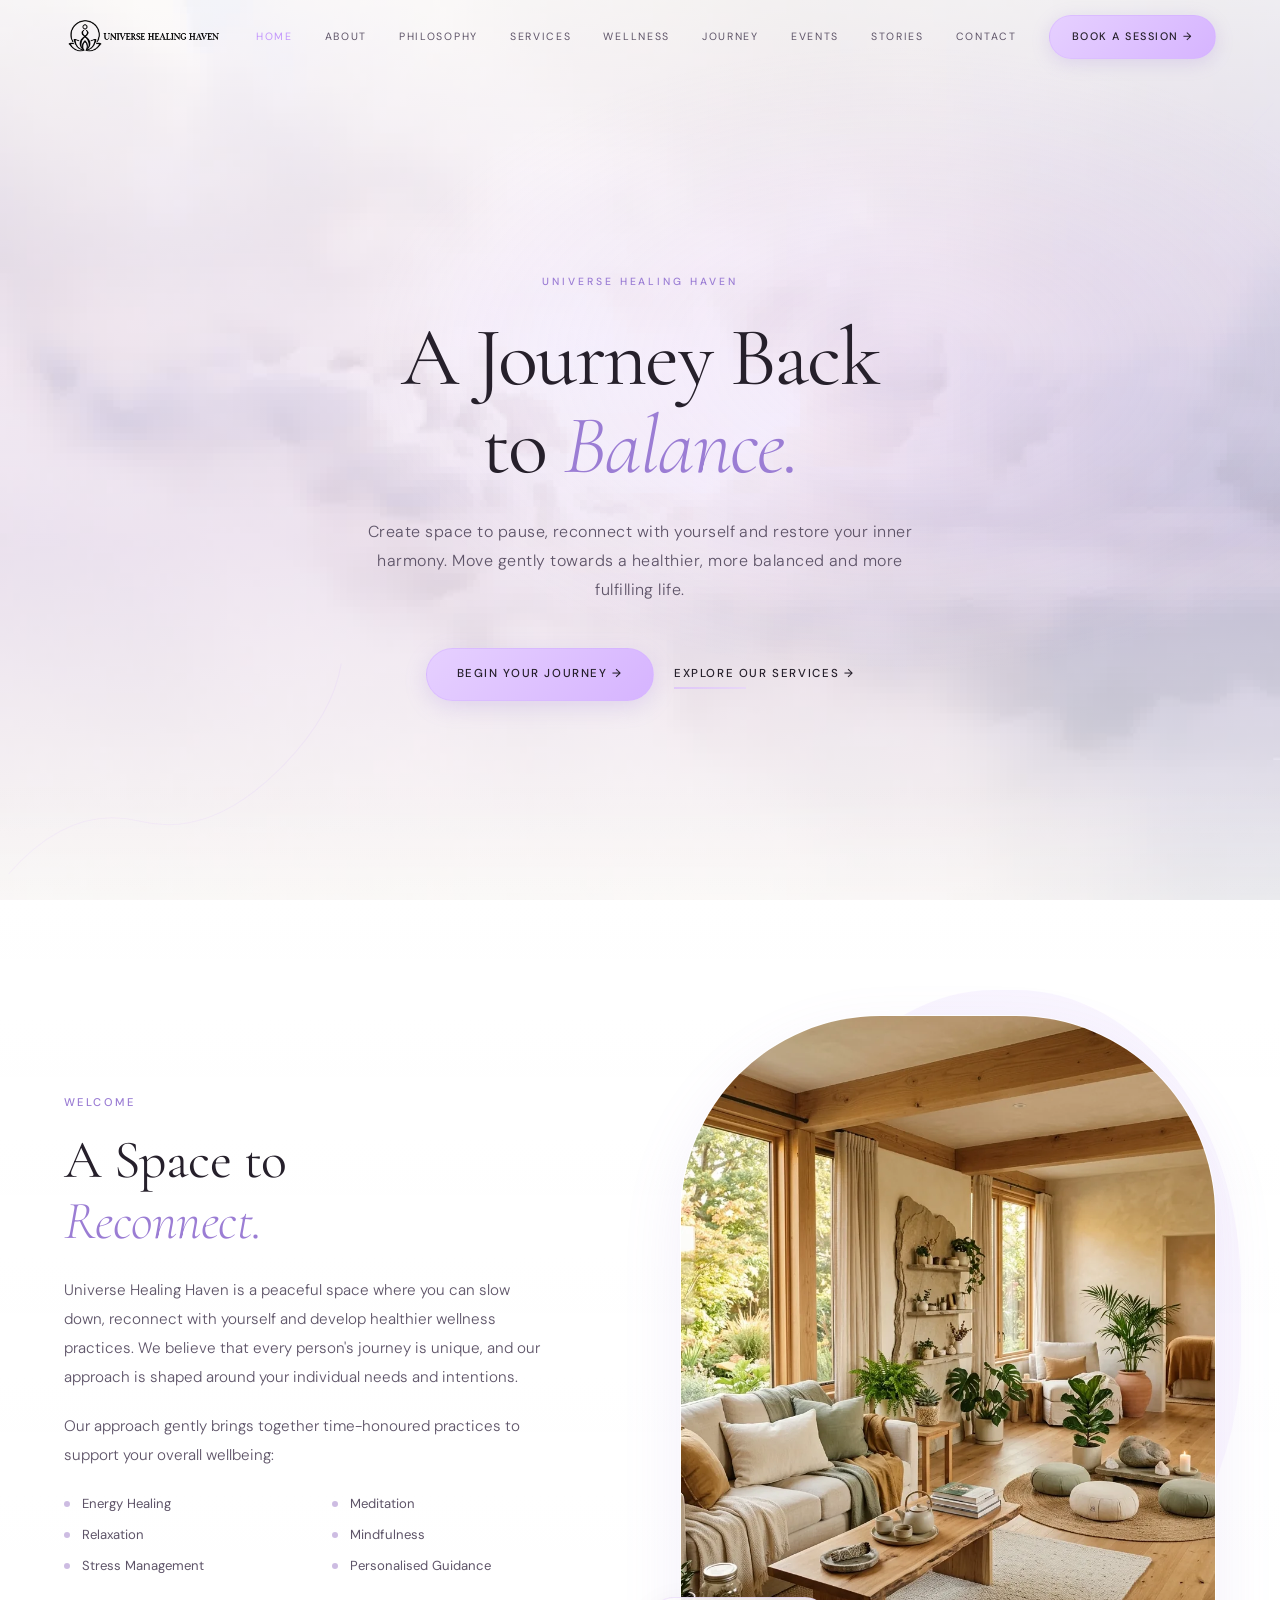
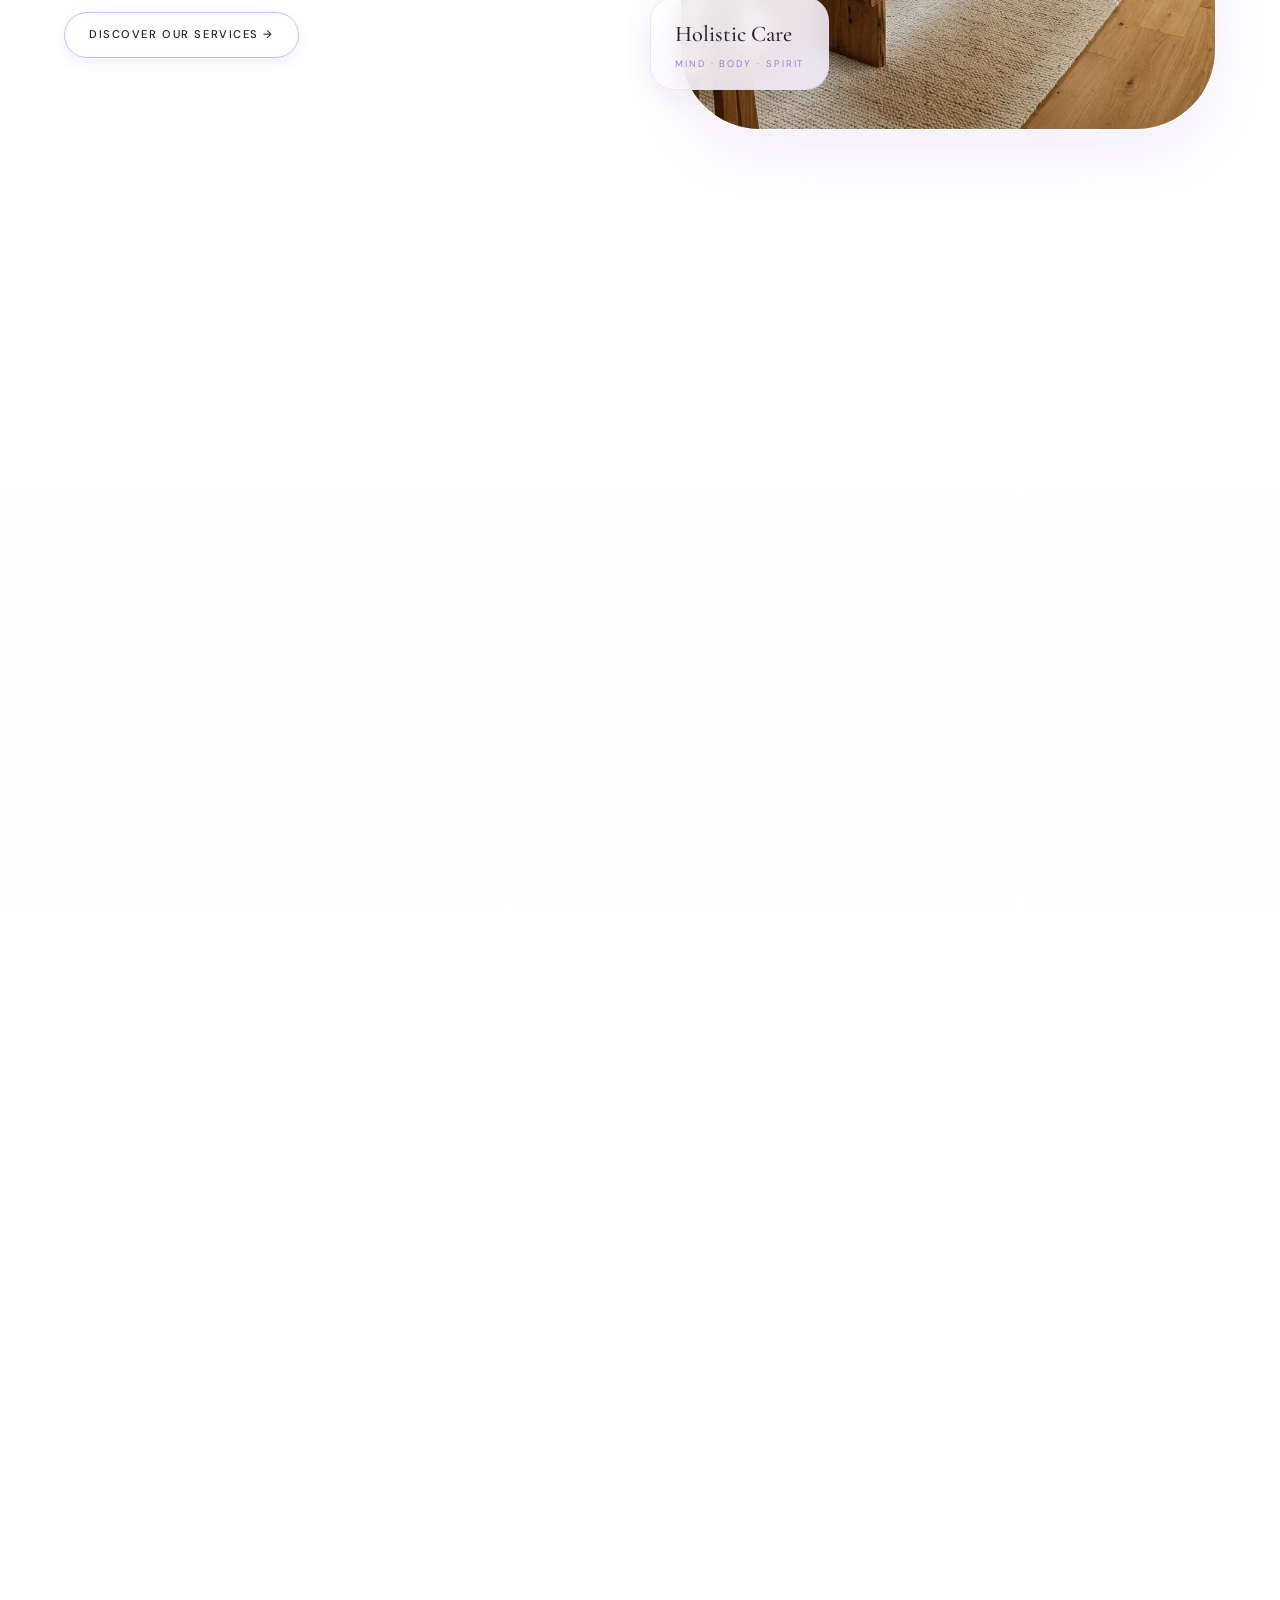
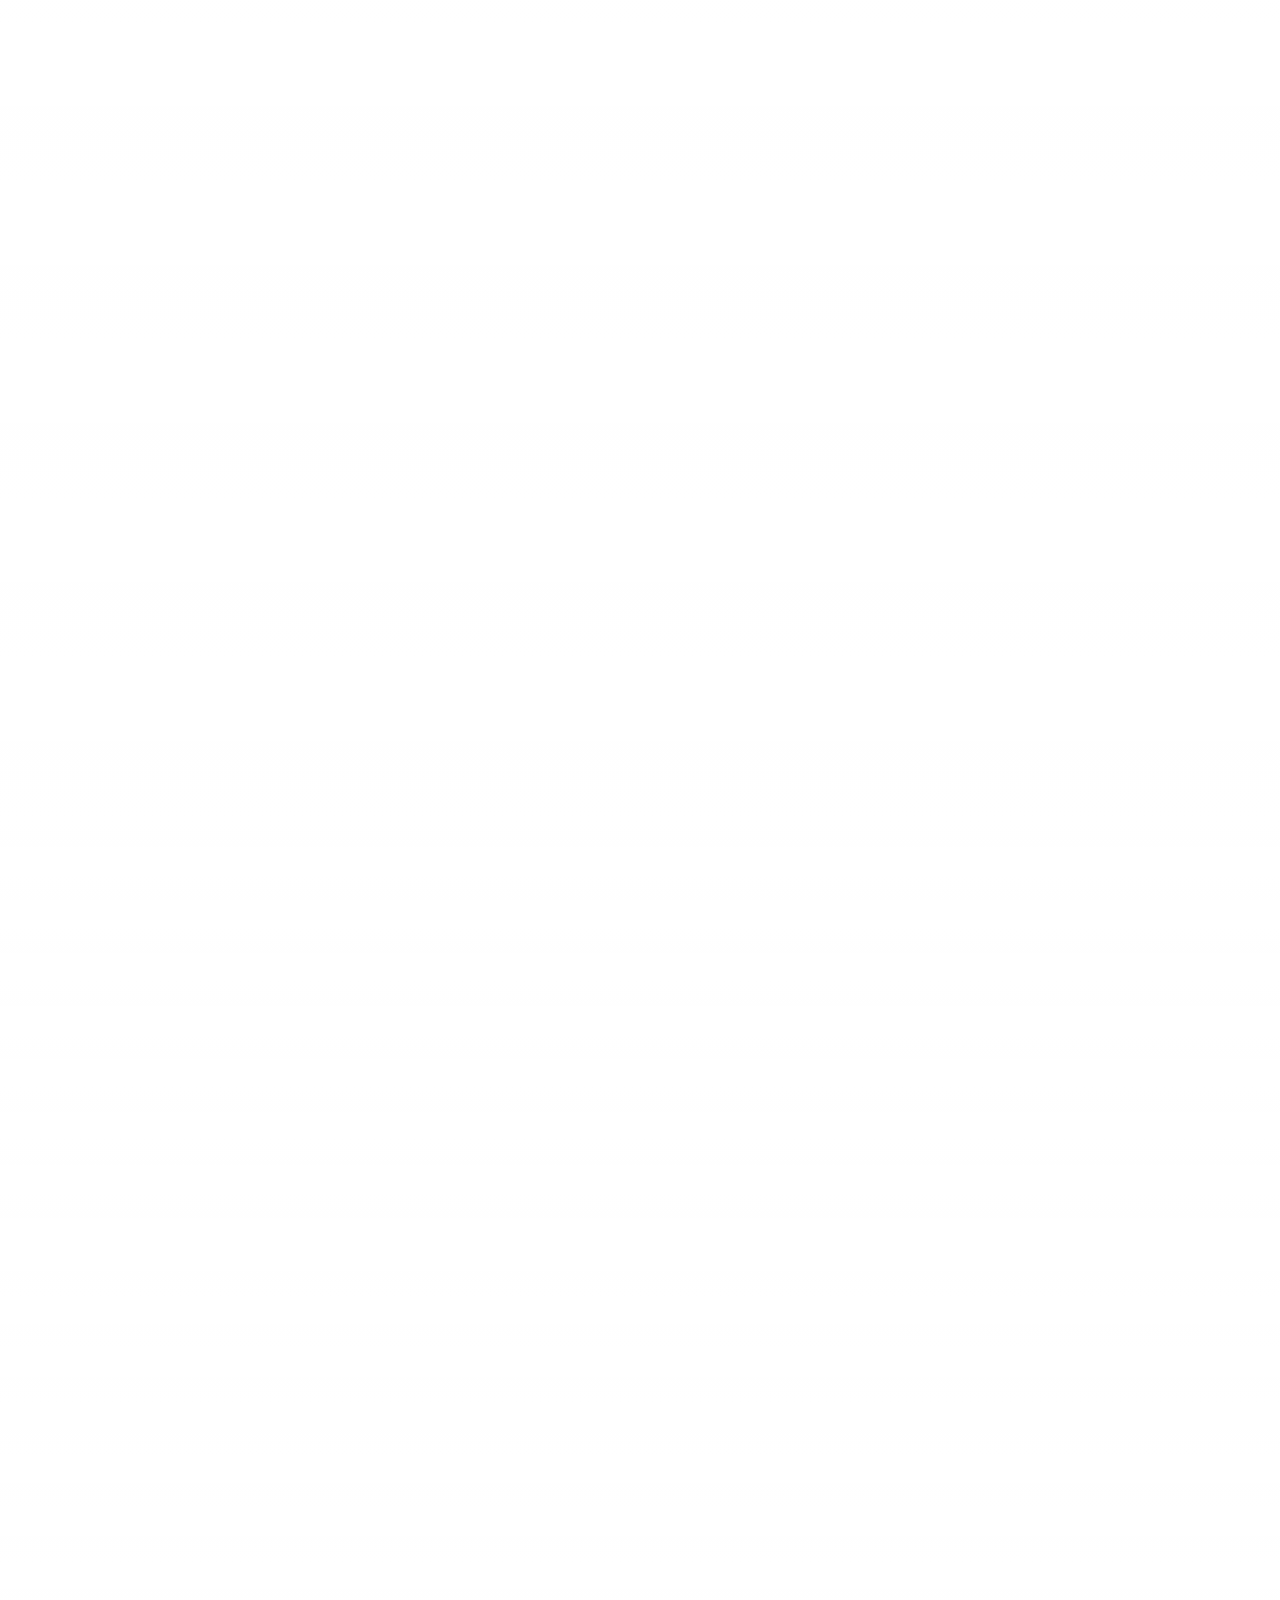
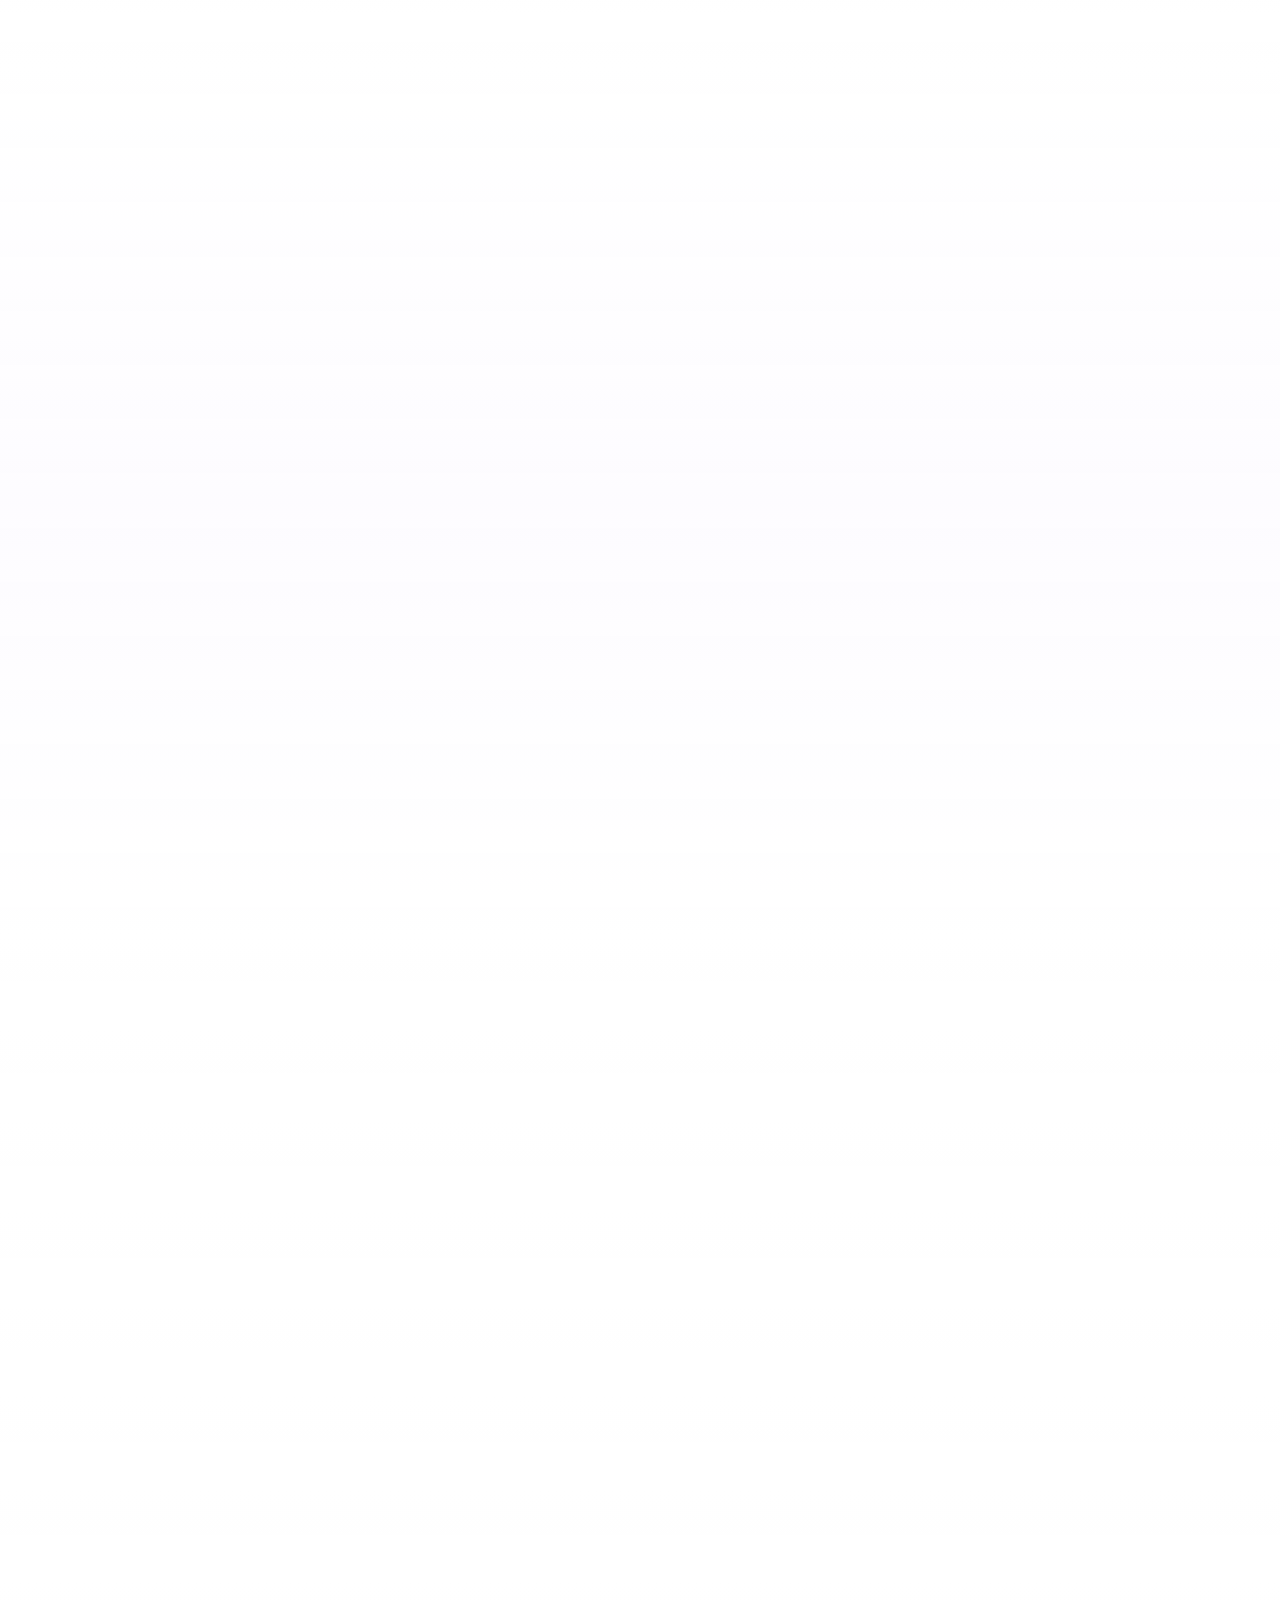
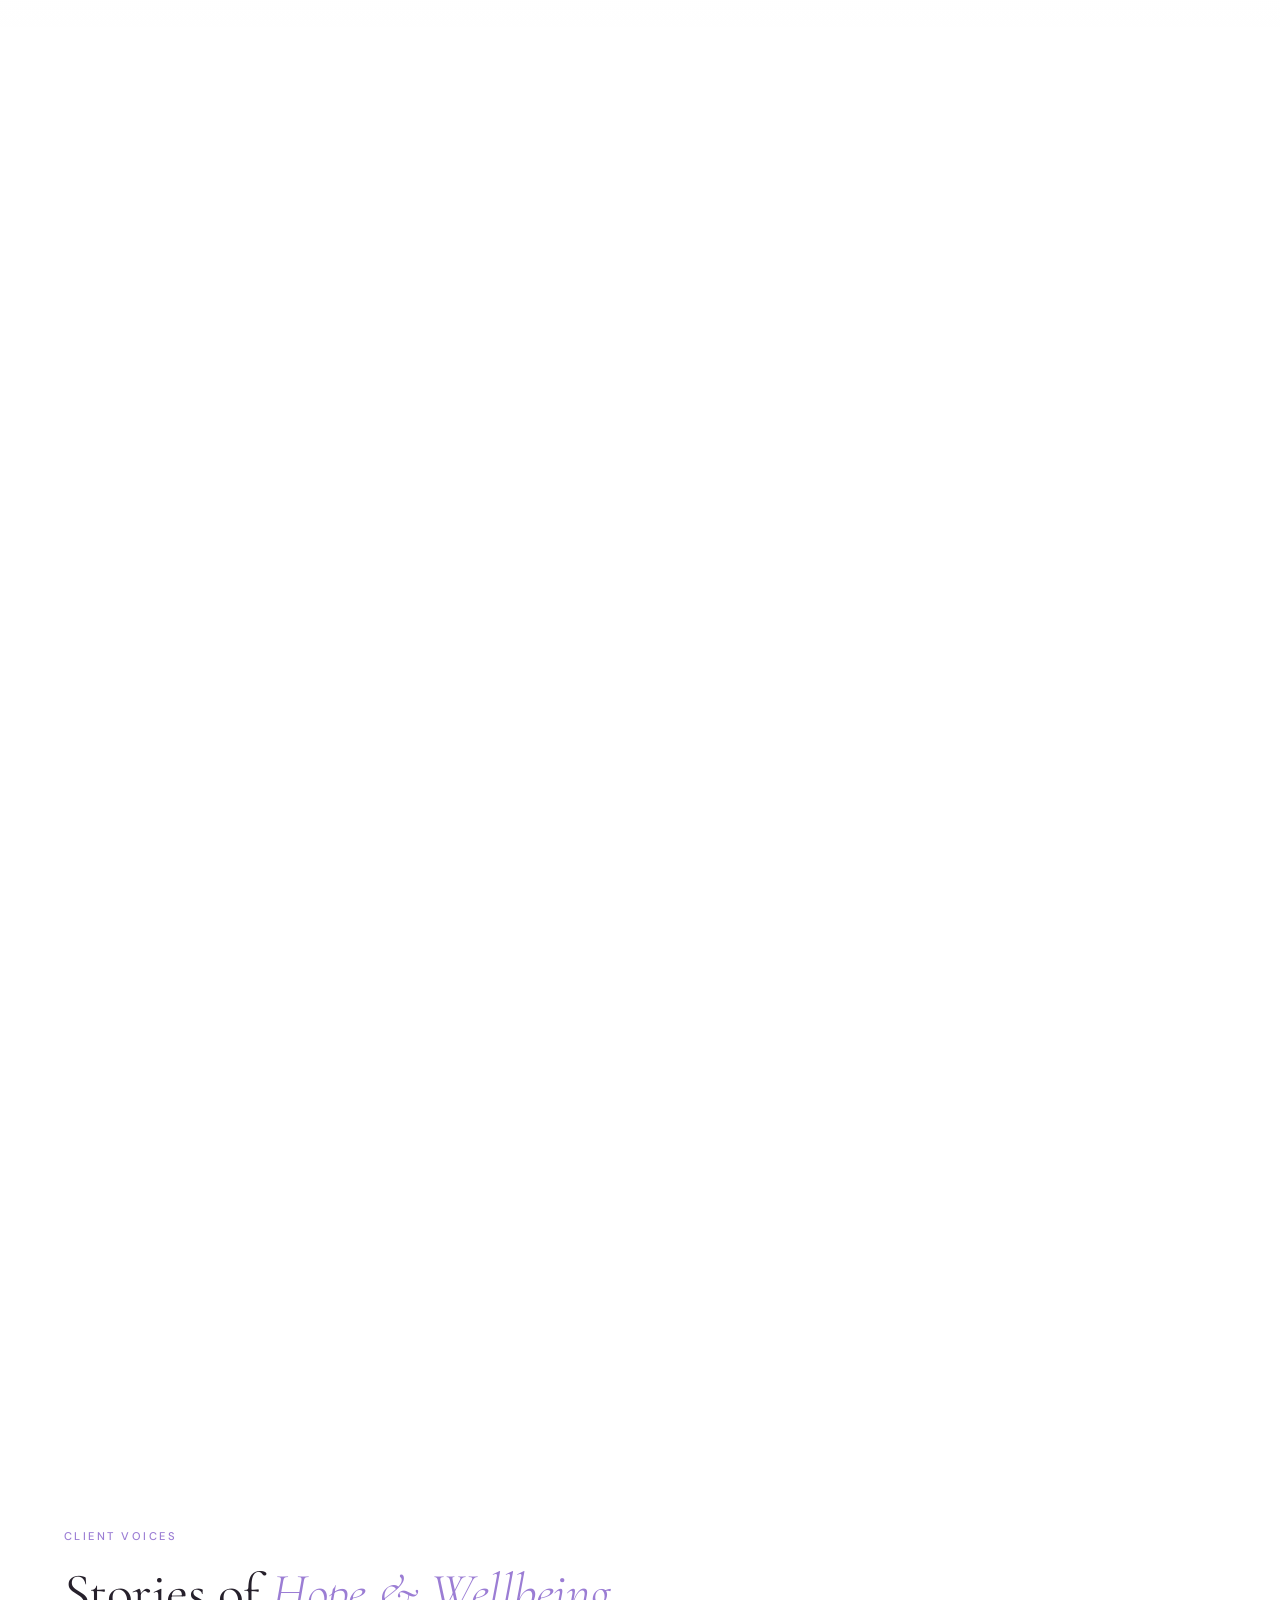
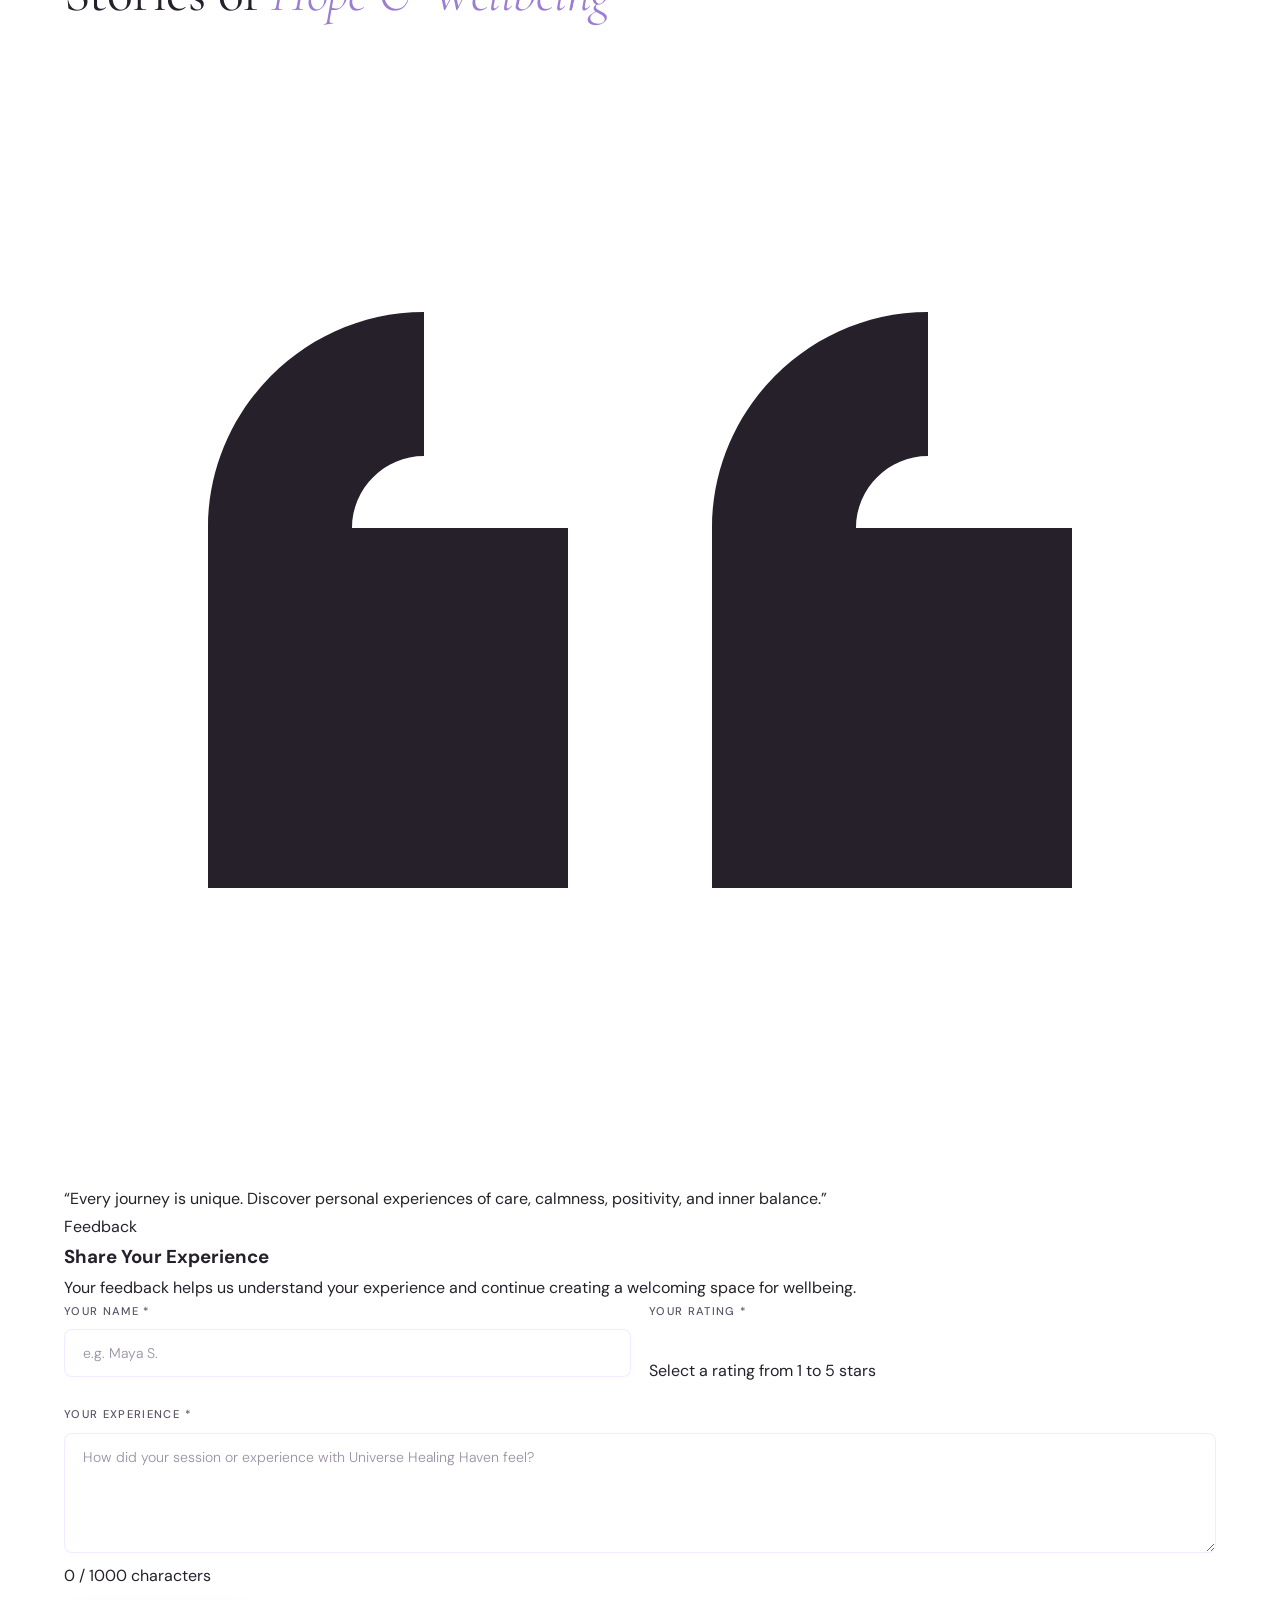
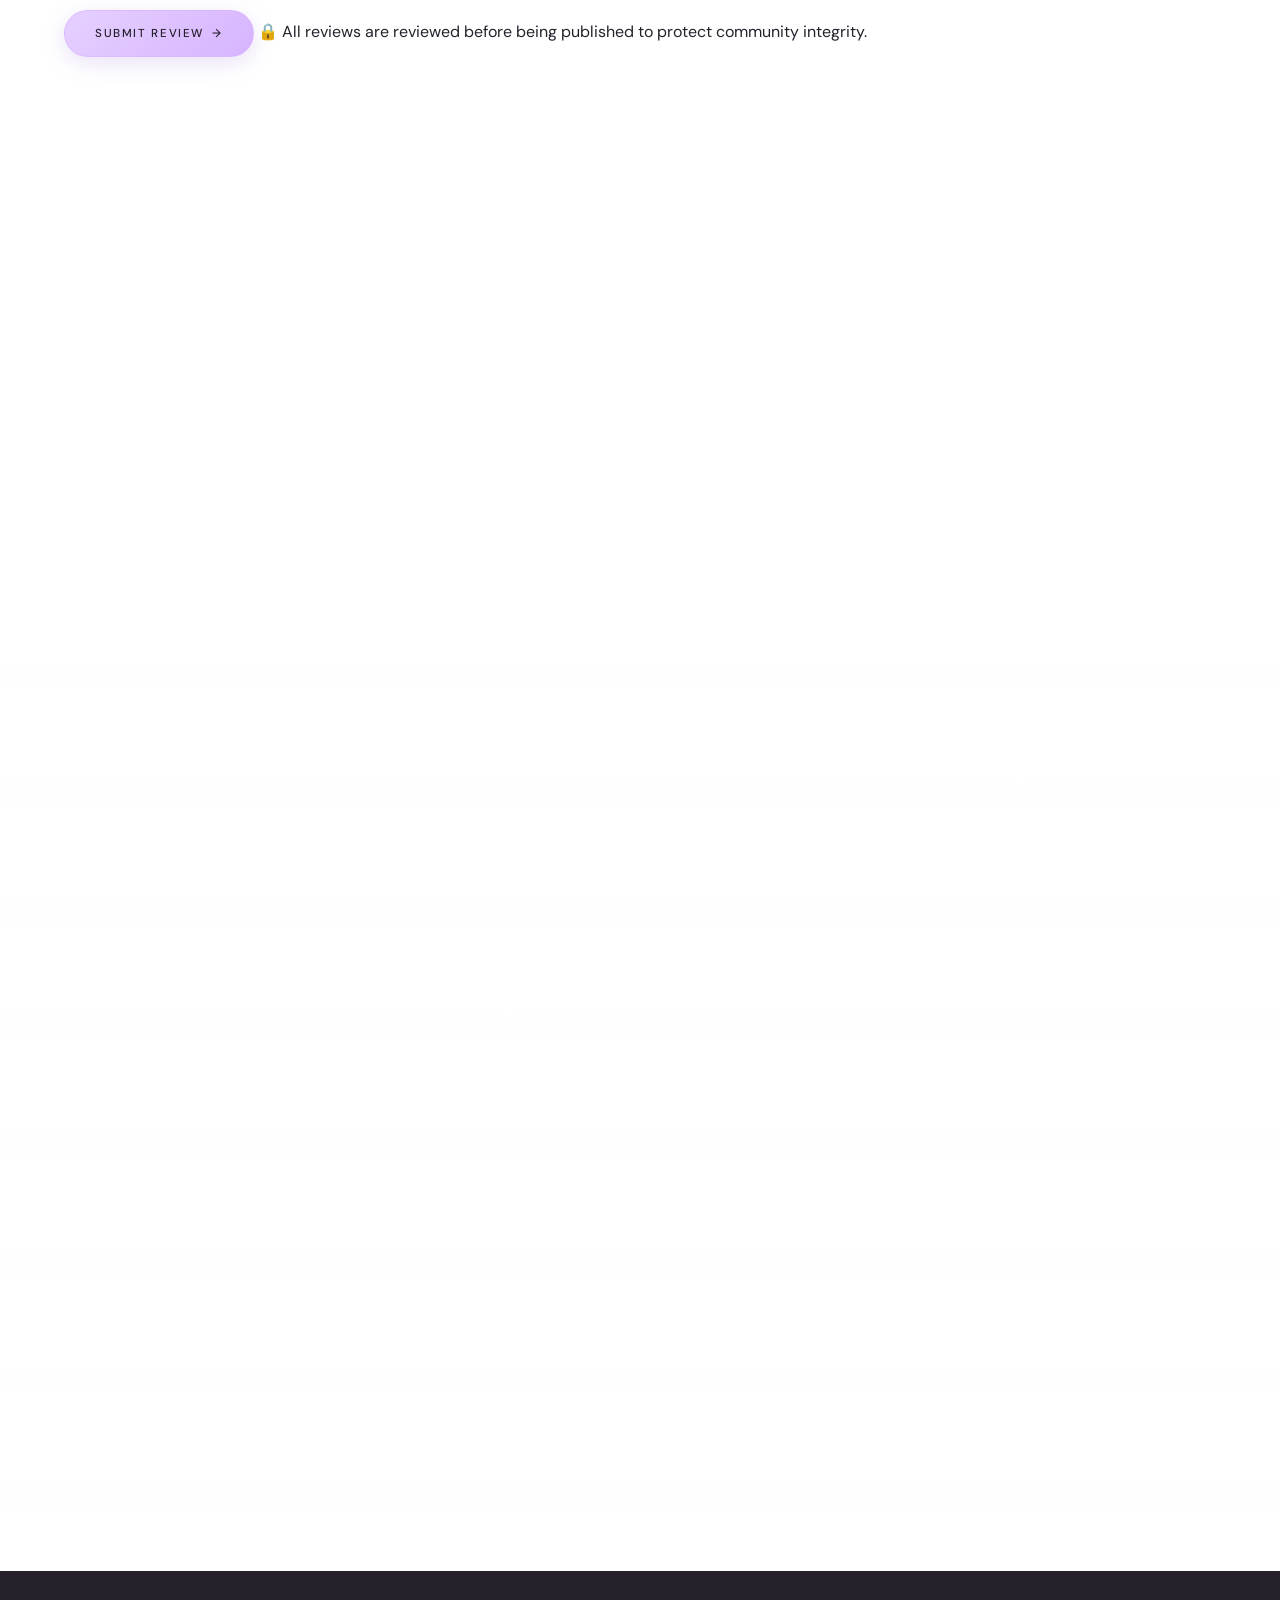
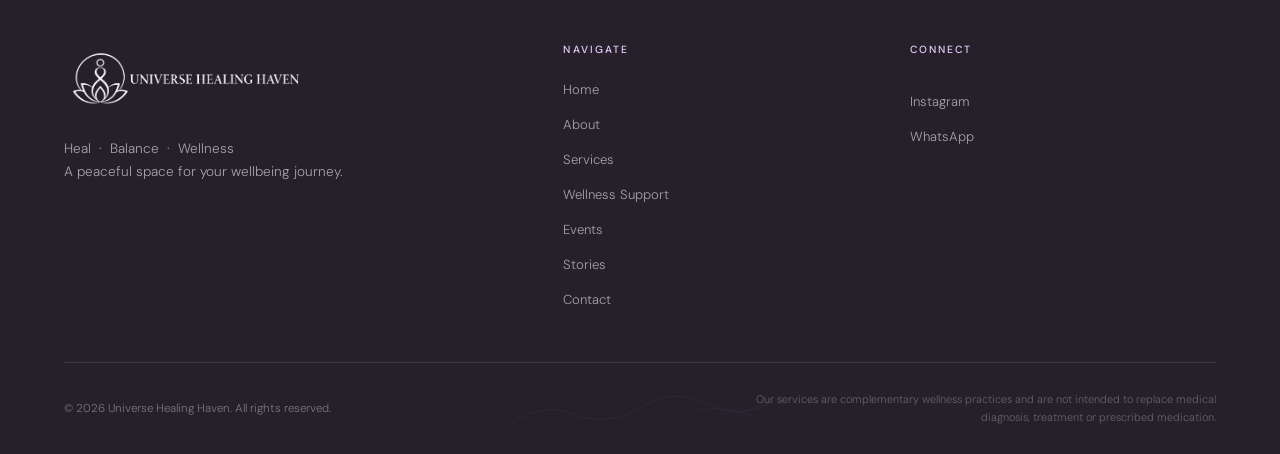
==== commit 3acde387: "feat(founder): update Jennifer John bio with compassionate healer description" ====
--- a/index.html
+++ b/index.html
@@ -70,6 +70,7 @@
         <a href="#wellness" class="nav-link">Wellness</a>
         <a href="#journey" class="nav-link">Journey</a>
         <a href="#events" class="nav-link">Events</a>
+        <a href="#testimonials" class="nav-link">Stories</a>
         <a href="#contact" class="nav-link">Contact</a>
       </nav>
       <a href="#contact" class="btn-book">Book a Session &rarr;</a>
@@ -92,6 +93,7 @@
     <a href="#wellness" class="mobile-nav-link">Wellness</a>
     <a href="#journey" class="mobile-nav-link">Journey</a>
     <a href="#events" class="mobile-nav-link">Events</a>
+    <a href="#testimonials" class="mobile-nav-link">Stories</a>
     <a href="#contact" class="mobile-nav-link">Contact</a>
     <a href="#contact" class="btn-book mobile-book">Book a Session &rarr;</a>
   </div>
@@ -501,14 +503,114 @@
           <p class="eyebrow fade-in" data-delay="0" style="color: #C396FC;">Meet the Founder</p>
           <h2 class="section-headline fade-in" data-delay="80">Jennifer<br /><em>John</em></h2>
           <p class="founder-subtitle fade-in" data-delay="160">Founder of Universe Healing Haven &amp; Healer</p>
-          <p class="founder-body fade-in" data-delay="240">Jennifer John created Universe Healing Haven with a simple intention — to create a peaceful space where people can pause, reconnect with themselves and make room for healing.</p>
-          <p class="founder-body fade-in" data-delay="320" style="margin-top:0;">Through meditation, energy-based healing and mindful practices, she offers a gentle space for people to slow down, find balance and reconnect with their inner sense of peace.</p>
+          <p class="founder-body fade-in" data-delay="240">Jennifer John is a wonderful and compassionate healer dedicated to serving humanity and nurturing holistic well-being. Guided by her Guru's blessings, she strives to ease suffering, inspire positivity, and bring hope, peace, and comfort to every healing journey.</p>
           <div class="founder-quote-box fade-in" data-delay="400">
             <div class="founder-quote-line"></div>
             <blockquote class="founder-quote-text">&ldquo;A space to pause, breathe and return to yourself.&rdquo;</blockquote>
           </div>
           <a href="#contact" class="btn-text-link founder-cta fade-in" data-delay="480">Know More &rarr;</a>
         </div>
+      </div>
+    </section>
+
+    <!-- ═══════════════════════════════ STORIES OF HOPE & WELLBEING ═══════════════════════════════ -->
+    <section class="testimonials-section" id="testimonials">
+      <div class="testimonials-inner-light" aria-hidden="true"></div>
+      <div class="section-inner">
+        <!-- Section Header -->
+        <div class="testimonials-header fade-in">
+          <p class="eyebrow" style="color: #9B7DD4;">Client Voices</p>
+          <h2 class="section-headline">Stories of <em>Hope &amp; Wellbeing</em></h2>
+          <div class="testimonials-quote-badge" aria-hidden="true">
+            <svg viewBox="0 0 32 32" fill="currentColor">
+              <path d="M10 8c-3.3 0-6 2.7-6 6v10h10V14H8c0-1.1.9-2 2-2V8zm14 0c-3.3 0-6 2.7-6 6v10h10V14h-6c0-1.1.9-2 2-2V8z"/>
+            </svg>
+          </div>
+          <p class="testimonials-intro">&ldquo;Every journey is unique. Discover personal experiences of care, calmness, positivity, and inner balance.&rdquo;</p>
+        </div>
+
+        <!-- Dynamic Overall Rating Summary (Only visible when approved reviews exist) -->
+        <div class="overall-rating-wrap" id="overall-rating-wrap" style="display: none;">
+          <div class="overall-rating-pill">
+            <div class="overall-stars" id="overall-stars"></div>
+            <span class="overall-text" id="overall-text"></span>
+          </div>
+        </div>
+
+        <!-- Testimonials Cards Grid -->
+        <div class="testimonials-grid" id="testimonials-grid">
+          <!-- Populated dynamically by app.js (Includes approved genuine reviews + 5 sample community testimonials) -->
+        </div>
+
+        <!-- Share Your Experience Form -->
+        <div class="review-form-card fade-in" id="share-experience">
+          <div class="review-form-header">
+            <span class="review-form-eyebrow">Feedback</span>
+            <h3 class="review-form-title">Share Your Experience</h3>
+            <p class="review-form-subtitle">Your feedback helps us understand your experience and continue creating a welcoming space for wellbeing.</p>
+          </div>
+
+          <form id="review-form" class="review-form" novalidate>
+            <div class="form-row">
+              <div class="form-group form-group--half">
+                <label for="review-name" class="form-label">Your Name <span class="form-required">*</span></label>
+                <input type="text" id="review-name" name="name" class="form-input" placeholder="e.g. Maya S." required maxlength="80" autocomplete="name" />
+                <span class="review-field-error" id="name-error"></span>
+              </div>
+
+              <div class="form-group form-group--half">
+                <label class="form-label">Your Rating <span class="form-required">*</span></label>
+                <div class="star-rating-selector" id="star-rating-selector" role="radiogroup" aria-label="Select a rating from 1 to 5 stars">
+                  <button type="button" class="star-btn" data-value="1" role="radio" aria-checked="false" aria-label="1 star">
+                    <svg viewBox="0 0 24 24" class="star-icon"><path d="M12 2l3.09 6.26L22 9.27l-5 4.87 1.18 6.88L12 17.77l-6.18 3.25L7 14.14 2 9.27l6.91-1.01L12 2z"/></svg>
+                  </button>
+                  <button type="button" class="star-btn" data-value="2" role="radio" aria-checked="false" aria-label="2 stars">
+                    <svg viewBox="0 0 24 24" class="star-icon"><path d="M12 2l3.09 6.26L22 9.27l-5 4.87 1.18 6.88L12 17.77l-6.18 3.25L7 14.14 2 9.27l6.91-1.01L12 2z"/></svg>
+                  </button>
+                  <button type="button" class="star-btn" data-value="3" role="radio" aria-checked="false" aria-label="3 stars">
+                    <svg viewBox="0 0 24 24" class="star-icon"><path d="M12 2l3.09 6.26L22 9.27l-5 4.87 1.18 6.88L12 17.77l-6.18 3.25L7 14.14 2 9.27l6.91-1.01L12 2z"/></svg>
+                  </button>
+                  <button type="button" class="star-btn" data-value="4" role="radio" aria-checked="false" aria-label="4 stars">
+                    <svg viewBox="0 0 24 24" class="star-icon"><path d="M12 2l3.09 6.26L22 9.27l-5 4.87 1.18 6.88L12 17.77l-6.18 3.25L7 14.14 2 9.27l6.91-1.01L12 2z"/></svg>
+                  </button>
+                  <button type="button" class="star-btn" data-value="5" role="radio" aria-checked="false" aria-label="5 stars">
+                    <svg viewBox="0 0 24 24" class="star-icon"><path d="M12 2l3.09 6.26L22 9.27l-5 4.87 1.18 6.88L12 17.77l-6.18 3.25L7 14.14 2 9.27l6.91-1.01L12 2z"/></svg>
+                  </button>
+                </div>
+                <div class="rating-helper-row">
+                  <span class="rating-helper-text" id="rating-helper-text">Select a rating from 1 to 5 stars</span>
+                </div>
+                <input type="hidden" id="review-rating" name="rating" value="0" />
+                <span class="review-field-error" id="rating-error"></span>
+              </div>
+            </div>
+
+            <div class="form-group">
+              <label for="review-text" class="form-label">Your Experience <span class="form-required">*</span></label>
+              <textarea id="review-text" name="experience" class="form-input form-textarea" placeholder="How did your session or experience with Universe Healing Haven feel?" rows="4" required minlength="10" maxlength="1000"></textarea>
+              <div class="review-char-count"><span id="review-char-num">0</span> / 1000 characters</div>
+              <span class="review-field-error" id="text-error"></span>
+            </div>
+
+            <div class="review-form-actions">
+              <button type="submit" id="review-submit-btn" class="btn-primary review-submit-btn">
+                <span>Submit Review</span> &rarr;
+              </button>
+              <span class="review-moderation-note">&#128274; All reviews are reviewed before being published to protect community integrity.</span>
+            </div>
+
+            <div class="review-success-msg" id="review-success-msg" style="display: none;" role="status">
+              <div class="review-success-icon">
+                <svg viewBox="0 0 24 24" fill="none" stroke="currentColor" stroke-width="2.5"><polyline points="20 6 9 17 4 12"/></svg>
+              </div>
+              <div class="review-success-content">
+                <h4>Thank You for Sharing Your Experience!</h4>
+                <p>Your review has been received with gratitude and will be published after review.</p>
+              </div>
+            </div>
+          </form>
+        </div>
+
       </div>
     </section>
 
@@ -658,6 +760,7 @@
             <a href="#services" class="footer-nav-link">Services</a>
             <a href="#wellness" class="footer-nav-link">Wellness Support</a>
             <a href="#events" class="footer-nav-link">Events</a>
+            <a href="#testimonials" class="footer-nav-link">Stories</a>
             <a href="#contact" class="footer-nav-link">Contact</a>
           </div>
         </nav>
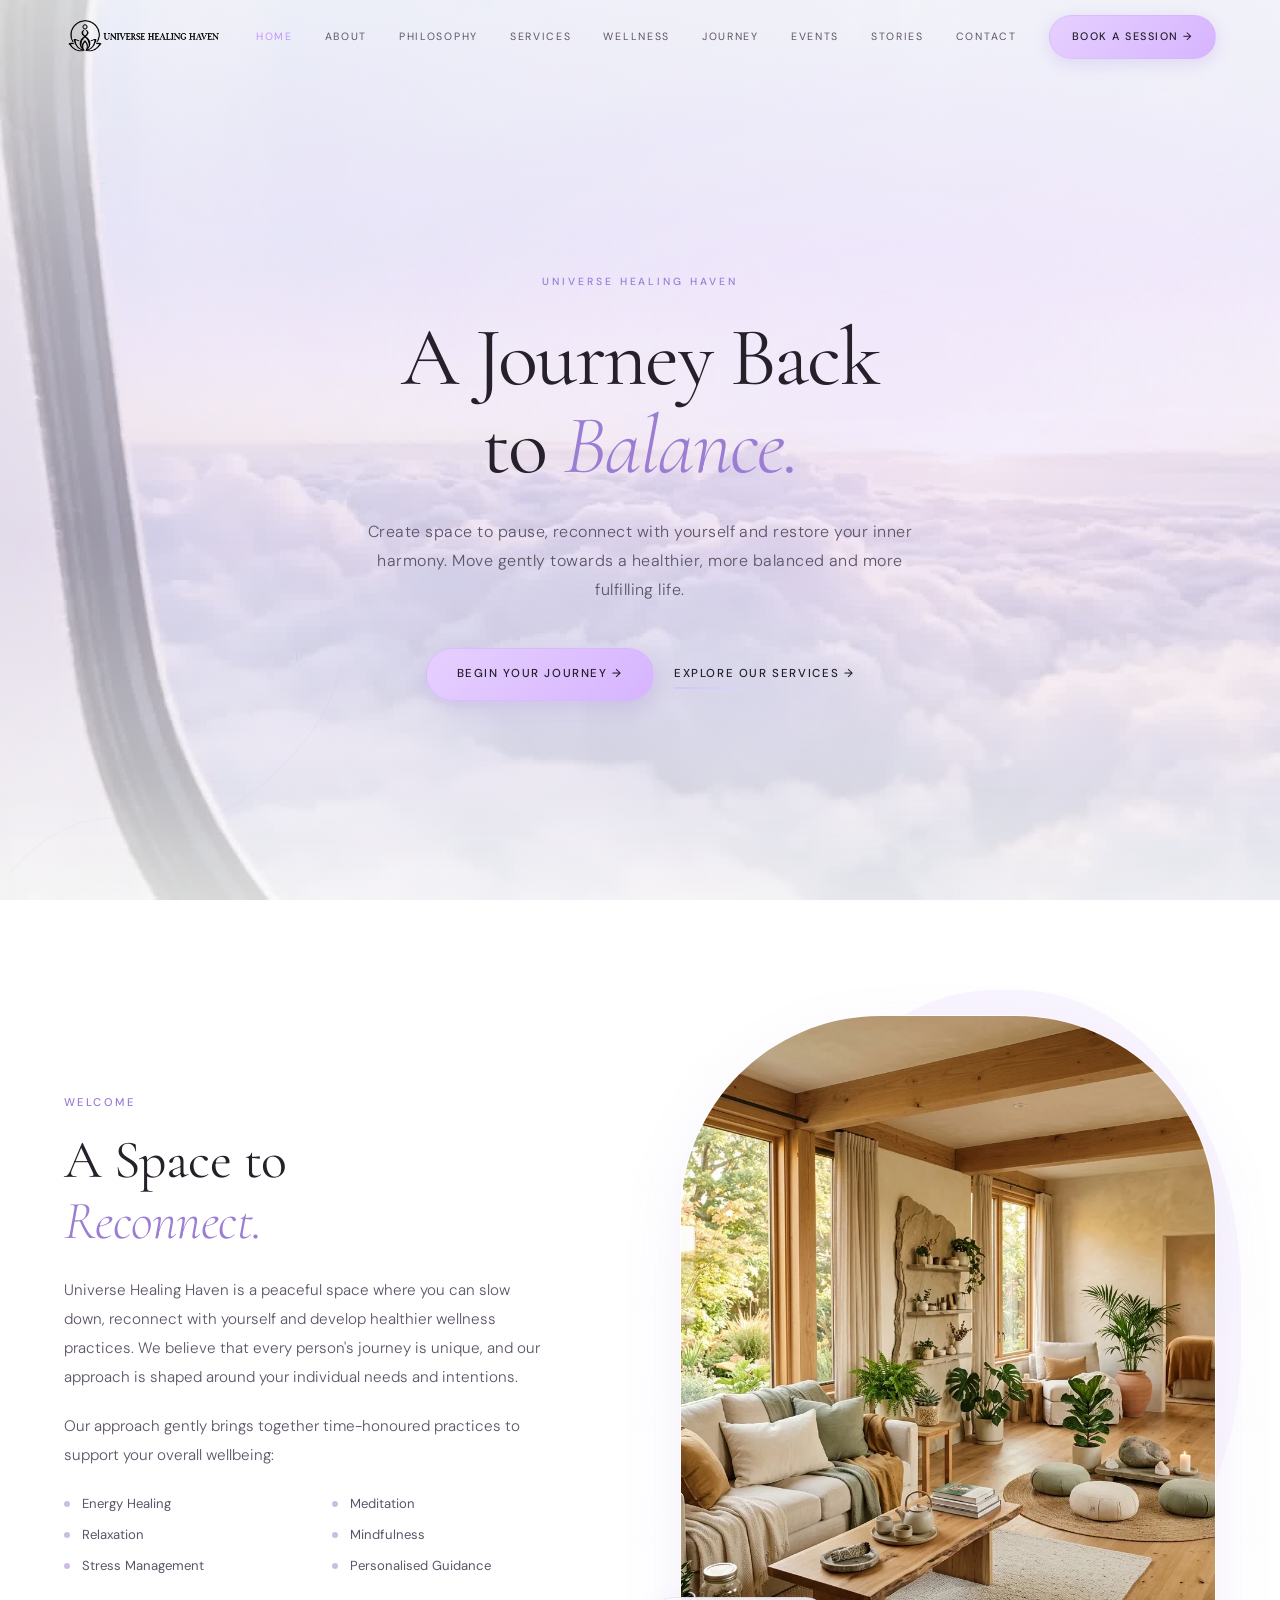
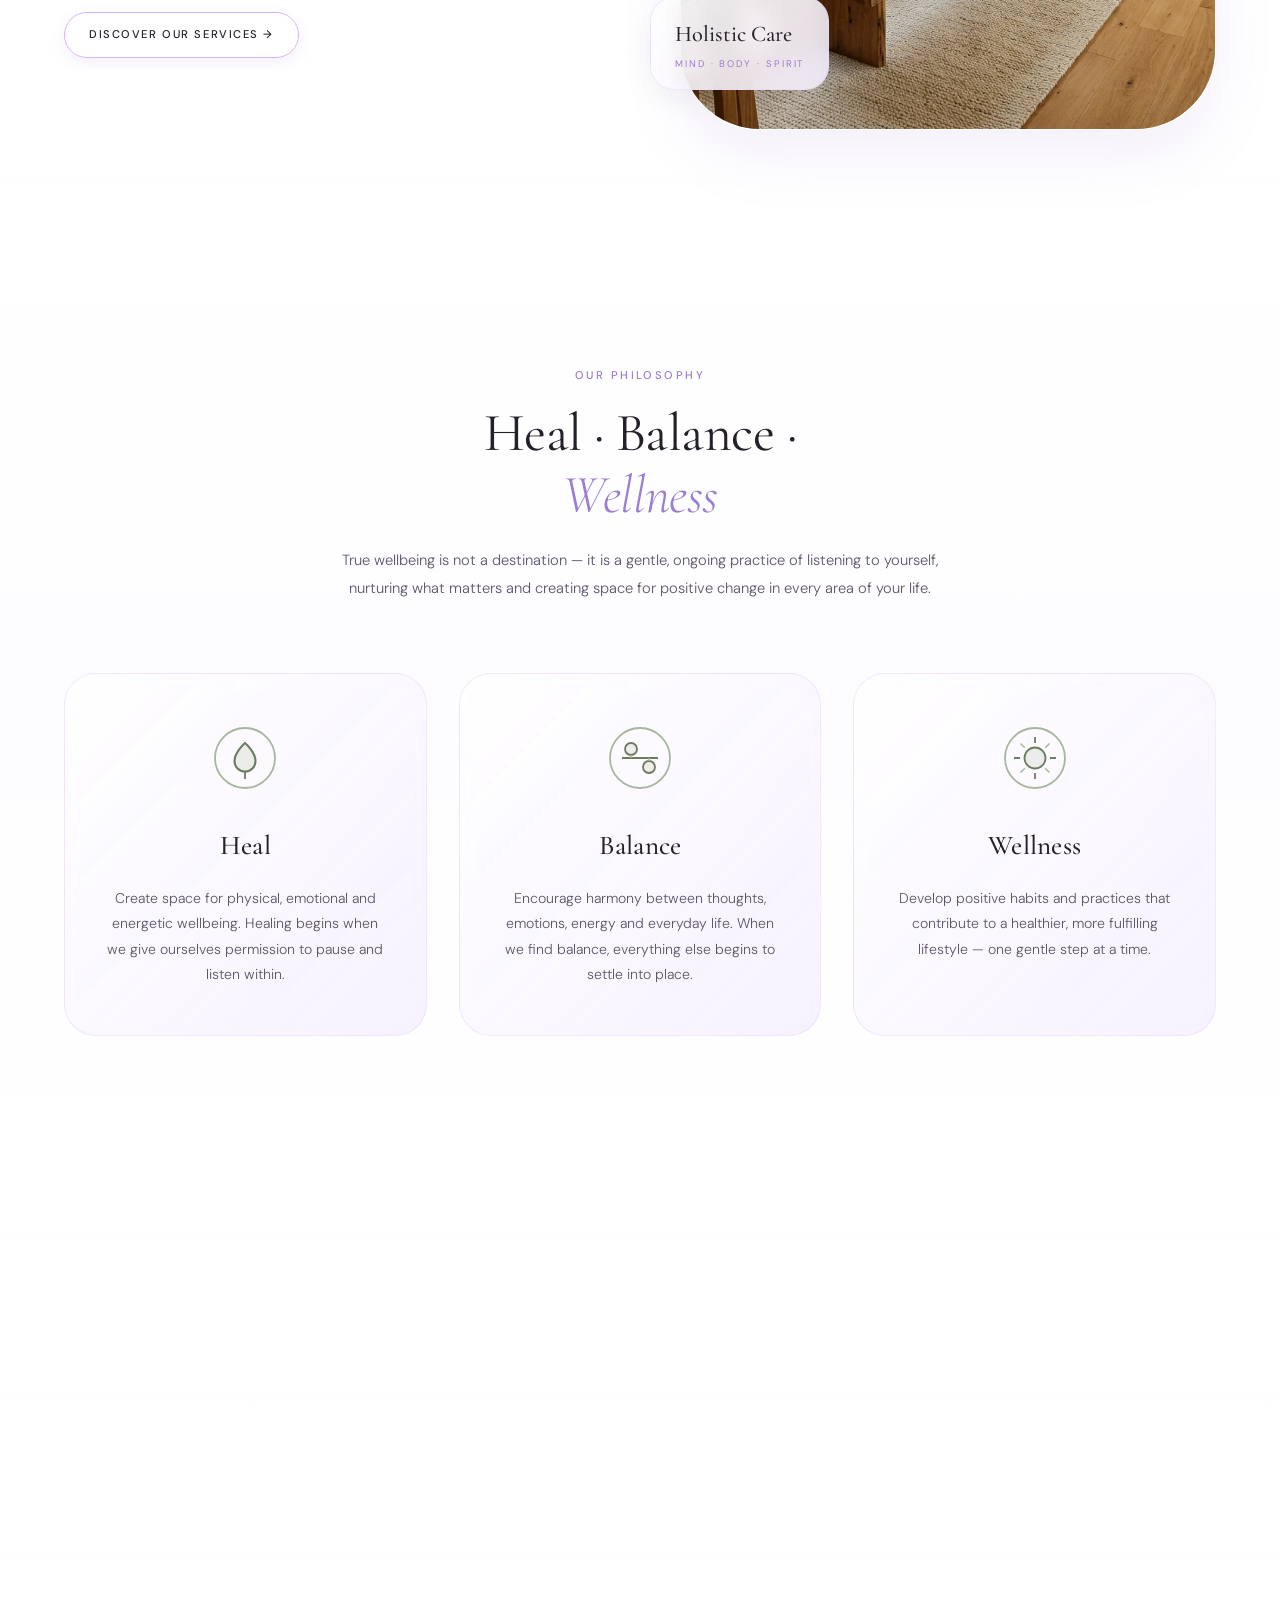
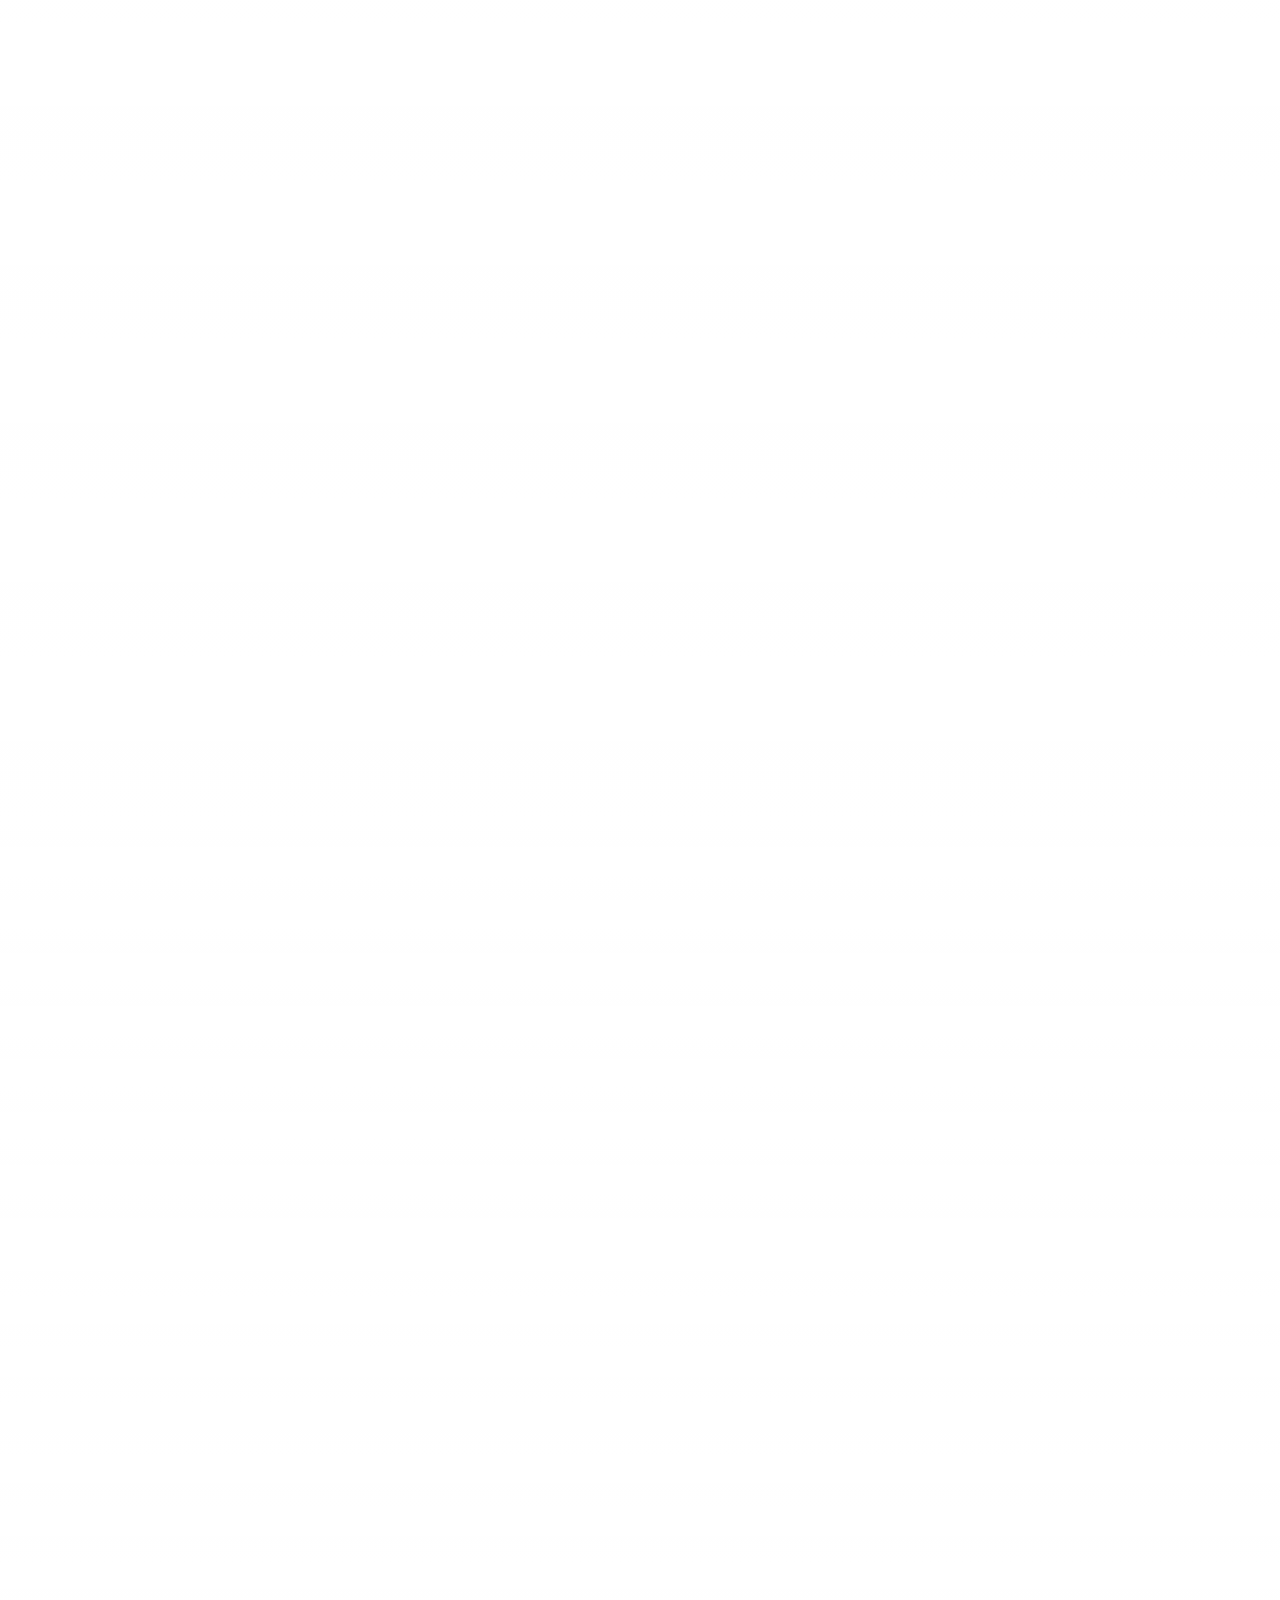
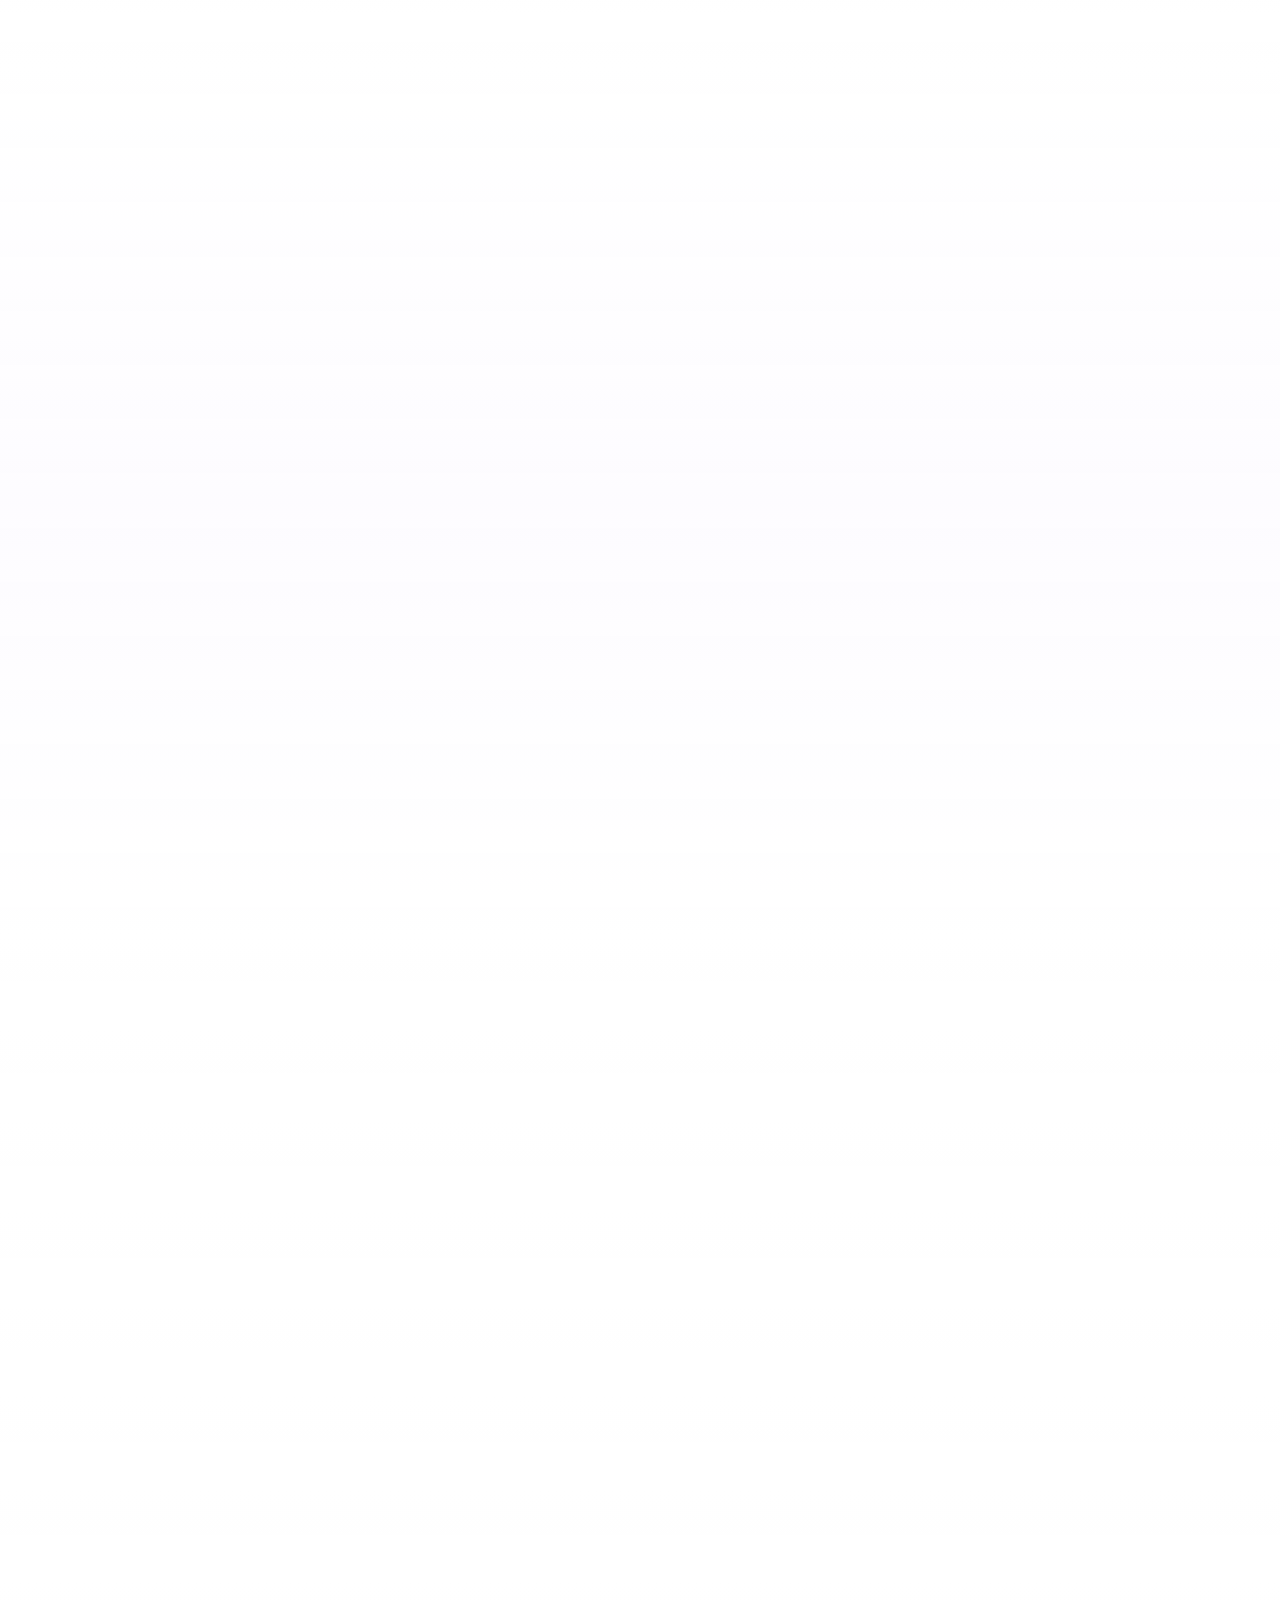
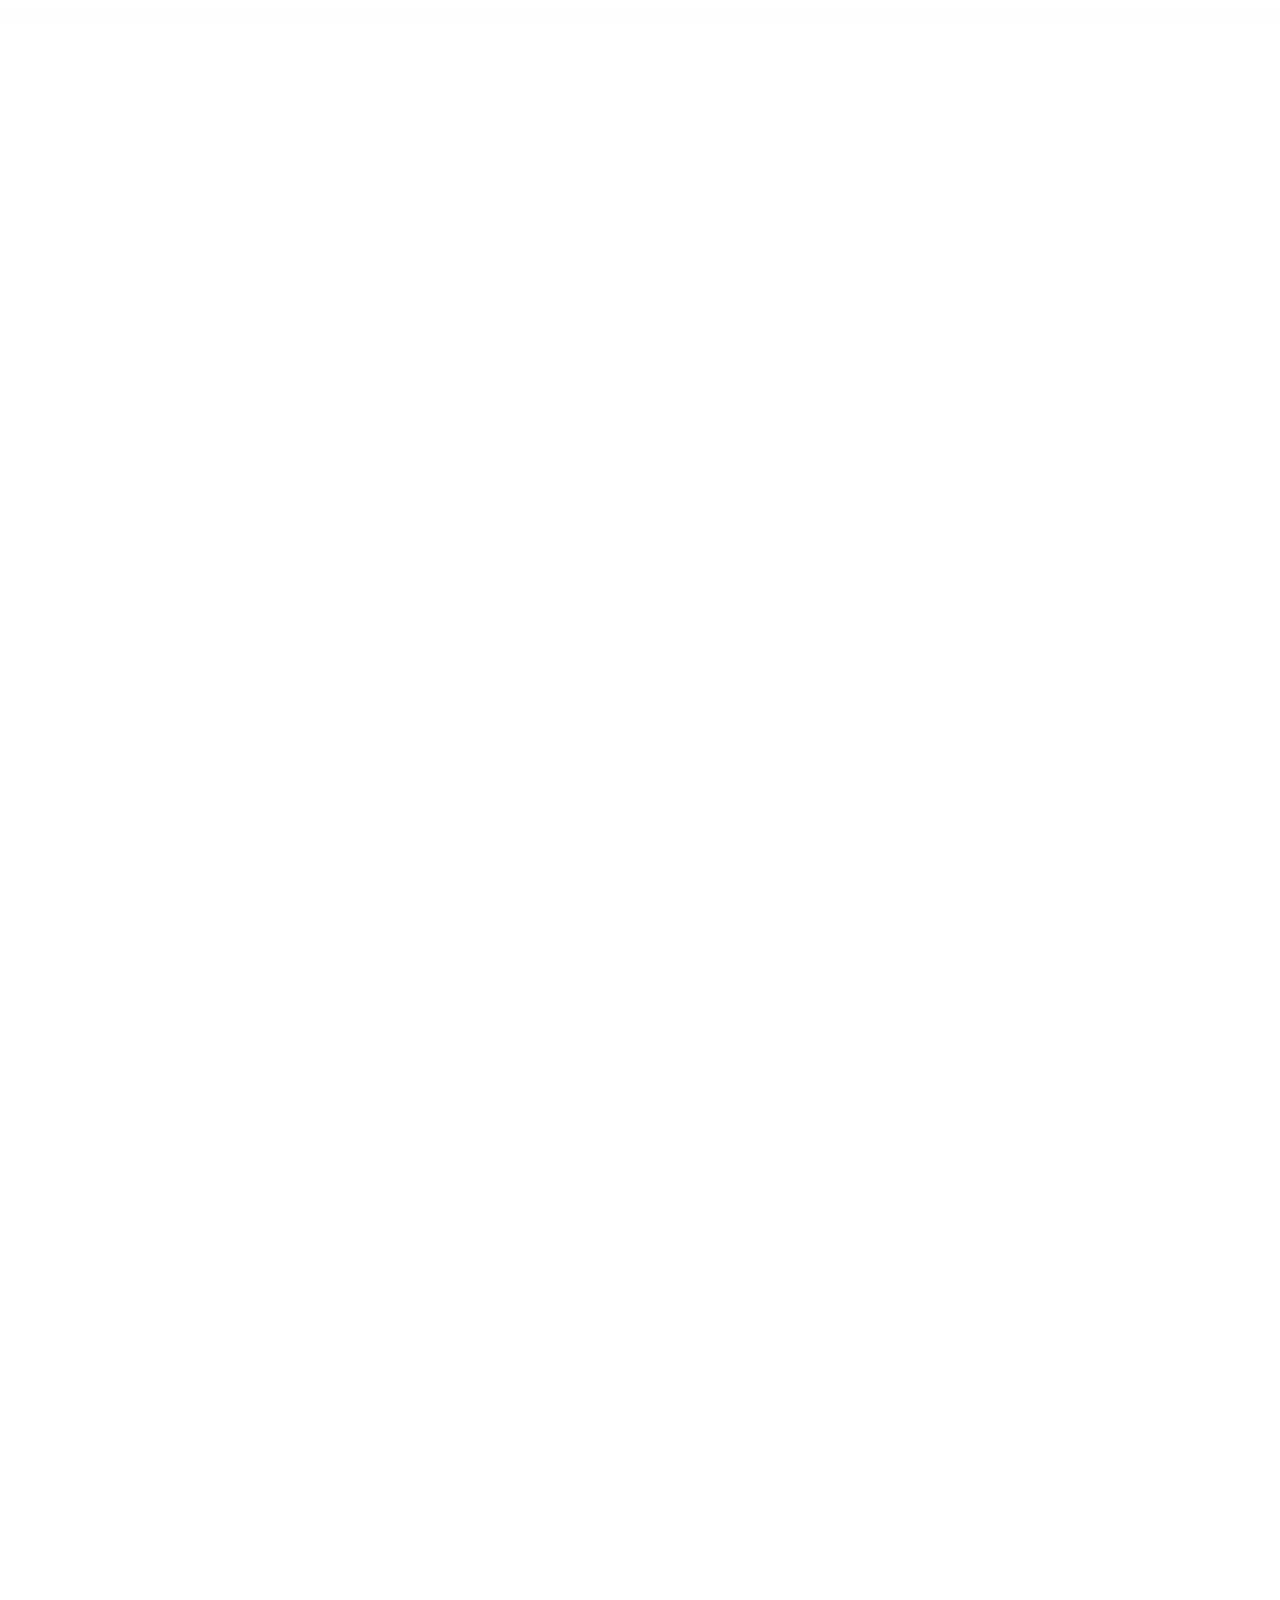
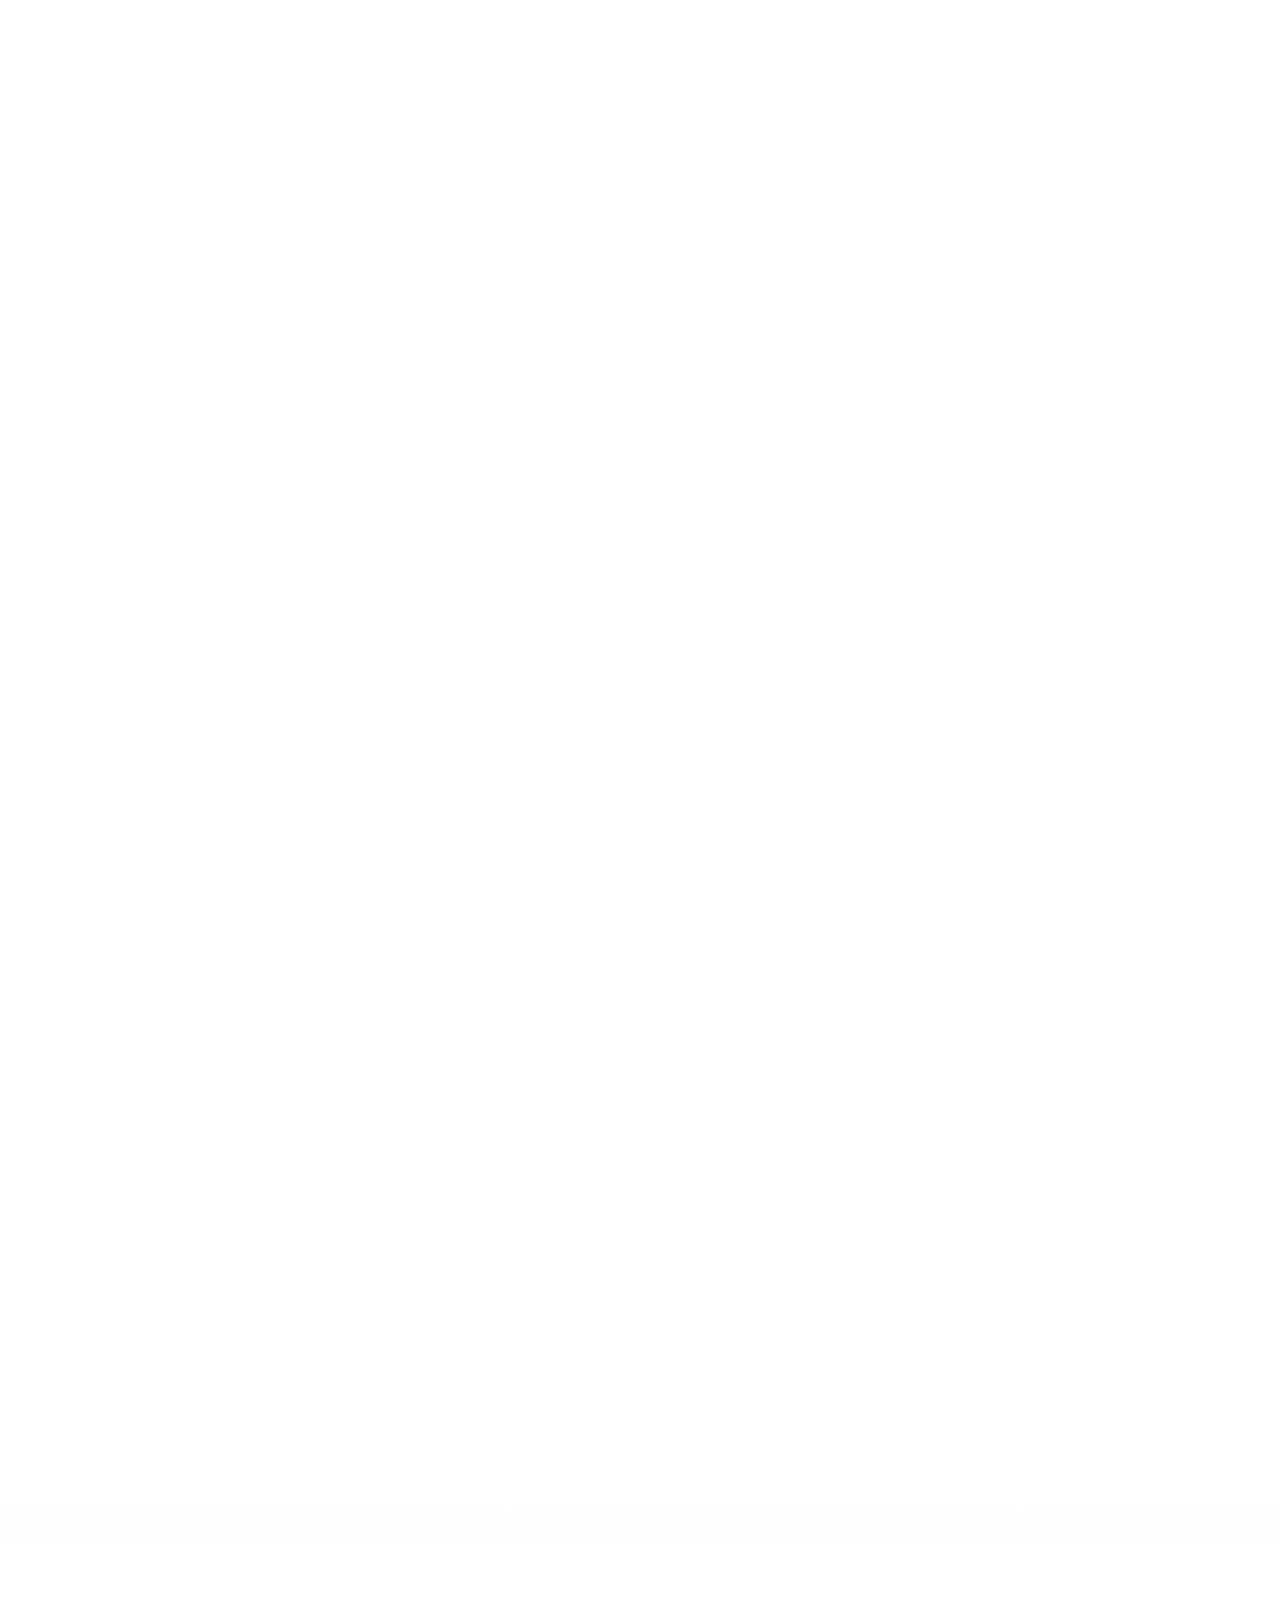
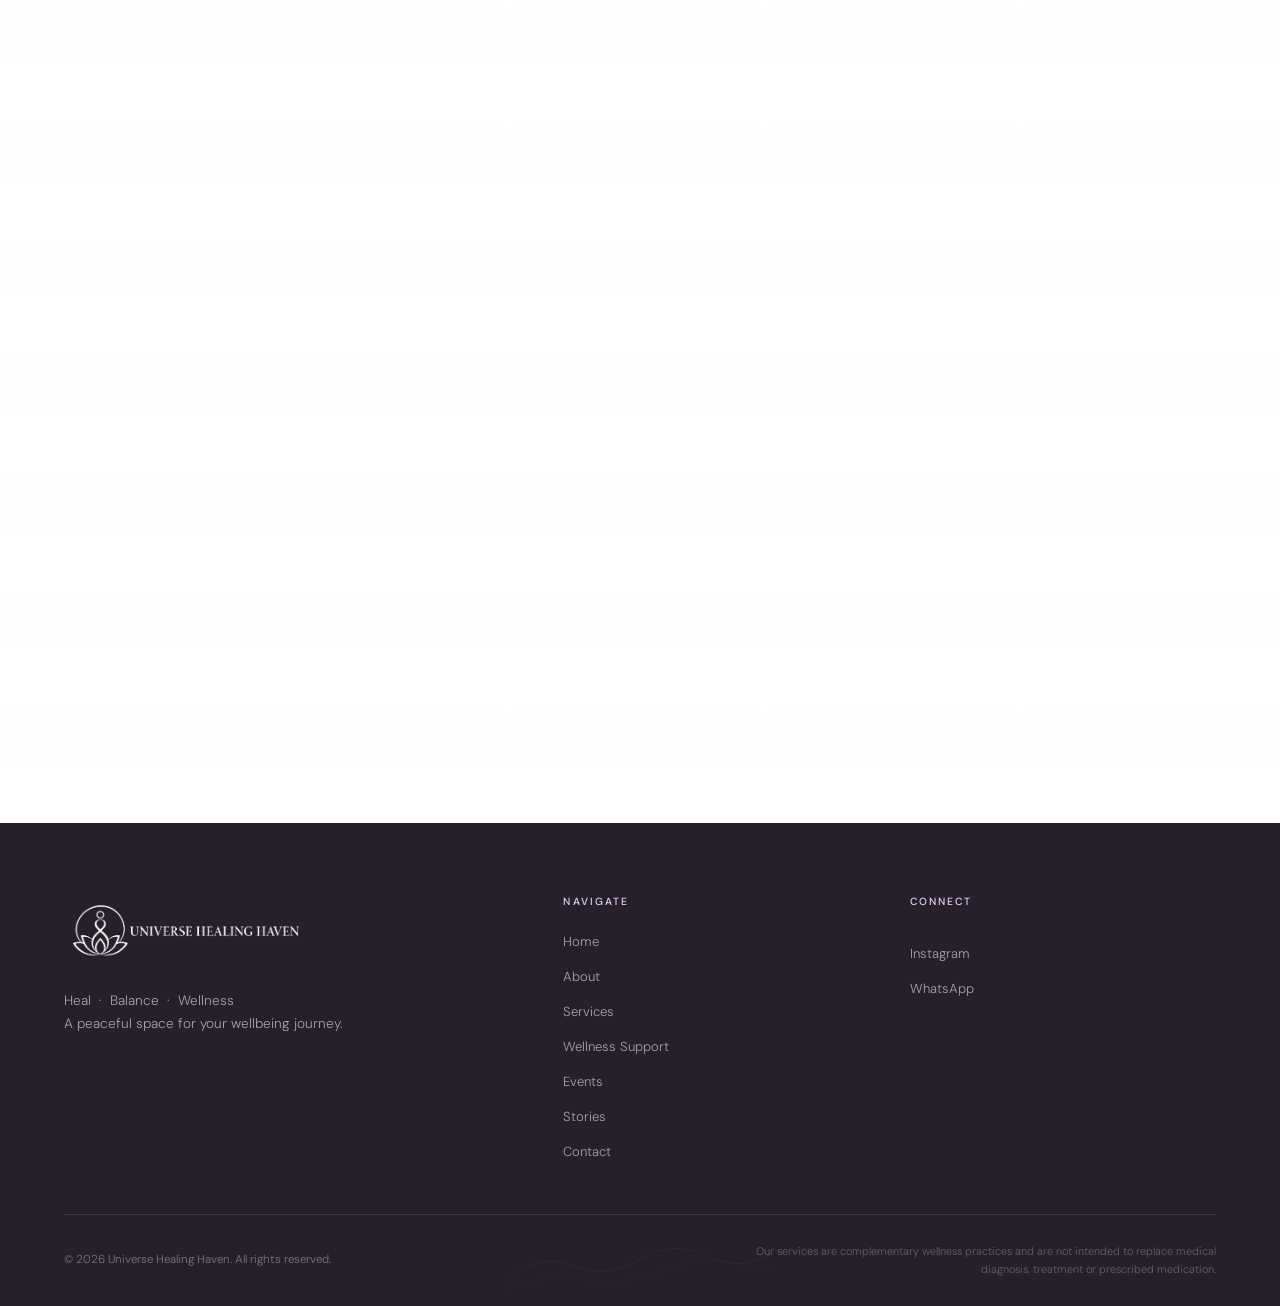
==== commit 62c24ca0: "feat(testimonials): replace review form with continuous scrolling marquee showcase - Remove feedback" ====
--- a/index.html
+++ b/index.html
@@ -513,105 +513,35 @@
       </div>
     </section>
 
-    <!-- ═══════════════════════════════ STORIES OF HOPE & WELLBEING ═══════════════════════════════ -->
+    <!-- ═══════════════════════════════ STORIES OF HOPE & HEALING ═══════════════════════════════ -->
     <section class="testimonials-section" id="testimonials">
       <div class="testimonials-inner-light" aria-hidden="true"></div>
       <div class="section-inner">
         <!-- Section Header -->
         <div class="testimonials-header fade-in">
           <p class="eyebrow" style="color: #9B7DD4;">Client Voices</p>
-          <h2 class="section-headline">Stories of <em>Hope &amp; Wellbeing</em></h2>
+          <h2 class="section-headline">Stories of <em>Hope &amp; Healing</em></h2>
           <div class="testimonials-quote-badge" aria-hidden="true">
             <svg viewBox="0 0 32 32" fill="currentColor">
               <path d="M10 8c-3.3 0-6 2.7-6 6v10h10V14H8c0-1.1.9-2 2-2V8zm14 0c-3.3 0-6 2.7-6 6v10h10V14h-6c0-1.1.9-2 2-2V8z"/>
             </svg>
           </div>
-          <p class="testimonials-intro">&ldquo;Every journey is unique. Discover personal experiences of care, calmness, positivity, and inner balance.&rdquo;</p>
-        </div>
-
-        <!-- Dynamic Overall Rating Summary (Only visible when approved reviews exist) -->
-        <div class="overall-rating-wrap" id="overall-rating-wrap" style="display: none;">
-          <div class="overall-rating-pill">
-            <div class="overall-stars" id="overall-stars"></div>
-            <span class="overall-text" id="overall-text"></span>
-          </div>
-        </div>
-
-        <!-- Testimonials Cards Grid -->
-        <div class="testimonials-grid" id="testimonials-grid">
-          <!-- Populated dynamically by app.js (Includes approved genuine reviews + 5 sample community testimonials) -->
-        </div>
-
-        <!-- Share Your Experience Form -->
-        <div class="review-form-card fade-in" id="share-experience">
-          <div class="review-form-header">
-            <span class="review-form-eyebrow">Feedback</span>
-            <h3 class="review-form-title">Share Your Experience</h3>
-            <p class="review-form-subtitle">Your feedback helps us understand your experience and continue creating a welcoming space for wellbeing.</p>
-          </div>
-
-          <form id="review-form" class="review-form" novalidate>
-            <div class="form-row">
-              <div class="form-group form-group--half">
-                <label for="review-name" class="form-label">Your Name <span class="form-required">*</span></label>
-                <input type="text" id="review-name" name="name" class="form-input" placeholder="e.g. Maya S." required maxlength="80" autocomplete="name" />
-                <span class="review-field-error" id="name-error"></span>
-              </div>
-
-              <div class="form-group form-group--half">
-                <label class="form-label">Your Rating <span class="form-required">*</span></label>
-                <div class="star-rating-selector" id="star-rating-selector" role="radiogroup" aria-label="Select a rating from 1 to 5 stars">
-                  <button type="button" class="star-btn" data-value="1" role="radio" aria-checked="false" aria-label="1 star">
-                    <svg viewBox="0 0 24 24" class="star-icon"><path d="M12 2l3.09 6.26L22 9.27l-5 4.87 1.18 6.88L12 17.77l-6.18 3.25L7 14.14 2 9.27l6.91-1.01L12 2z"/></svg>
-                  </button>
-                  <button type="button" class="star-btn" data-value="2" role="radio" aria-checked="false" aria-label="2 stars">
-                    <svg viewBox="0 0 24 24" class="star-icon"><path d="M12 2l3.09 6.26L22 9.27l-5 4.87 1.18 6.88L12 17.77l-6.18 3.25L7 14.14 2 9.27l6.91-1.01L12 2z"/></svg>
-                  </button>
-                  <button type="button" class="star-btn" data-value="3" role="radio" aria-checked="false" aria-label="3 stars">
-                    <svg viewBox="0 0 24 24" class="star-icon"><path d="M12 2l3.09 6.26L22 9.27l-5 4.87 1.18 6.88L12 17.77l-6.18 3.25L7 14.14 2 9.27l6.91-1.01L12 2z"/></svg>
-                  </button>
-                  <button type="button" class="star-btn" data-value="4" role="radio" aria-checked="false" aria-label="4 stars">
-                    <svg viewBox="0 0 24 24" class="star-icon"><path d="M12 2l3.09 6.26L22 9.27l-5 4.87 1.18 6.88L12 17.77l-6.18 3.25L7 14.14 2 9.27l6.91-1.01L12 2z"/></svg>
-                  </button>
-                  <button type="button" class="star-btn" data-value="5" role="radio" aria-checked="false" aria-label="5 stars">
-                    <svg viewBox="0 0 24 24" class="star-icon"><path d="M12 2l3.09 6.26L22 9.27l-5 4.87 1.18 6.88L12 17.77l-6.18 3.25L7 14.14 2 9.27l6.91-1.01L12 2z"/></svg>
-                  </button>
-                </div>
-                <div class="rating-helper-row">
-                  <span class="rating-helper-text" id="rating-helper-text">Select a rating from 1 to 5 stars</span>
-                </div>
-                <input type="hidden" id="review-rating" name="rating" value="0" />
-                <span class="review-field-error" id="rating-error"></span>
-              </div>
-            </div>
-
-            <div class="form-group">
-              <label for="review-text" class="form-label">Your Experience <span class="form-required">*</span></label>
-              <textarea id="review-text" name="experience" class="form-input form-textarea" placeholder="How did your session or experience with Universe Healing Haven feel?" rows="4" required minlength="10" maxlength="1000"></textarea>
-              <div class="review-char-count"><span id="review-char-num">0</span> / 1000 characters</div>
-              <span class="review-field-error" id="text-error"></span>
-            </div>
-
-            <div class="review-form-actions">
-              <button type="submit" id="review-submit-btn" class="btn-primary review-submit-btn">
-                <span>Submit Review</span> &rarr;
-              </button>
-              <span class="review-moderation-note">&#128274; All reviews are reviewed before being published to protect community integrity.</span>
-            </div>
-
-            <div class="review-success-msg" id="review-success-msg" style="display: none;" role="status">
-              <div class="review-success-icon">
-                <svg viewBox="0 0 24 24" fill="none" stroke="currentColor" stroke-width="2.5"><polyline points="20 6 9 17 4 12"/></svg>
-              </div>
-              <div class="review-success-content">
-                <h4>Thank You for Sharing Your Experience!</h4>
-                <p>Your review has been received with gratitude and will be published after review.</p>
-              </div>
-            </div>
-          </form>
-        </div>
-
-      </div>
+          <p class="testimonials-intro">&ldquo;Every journey is unique. Every story carries hope. Discover experiences of care, positivity, and wellbeing.&rdquo;</p>
+        </div>
+      </div>
+
+      <!-- ── Marquee Rows (full-width, outside section-inner for edge-to-edge effect) ── -->
+      <div class="marquee-wrapper" aria-label="Client testimonials carousel" role="region">
+        <!-- Row 1 -->
+        <div class="marquee-row" aria-hidden="true">
+          <div class="marquee-track marquee-track--row1" id="marquee-track-1"></div>
+        </div>
+        <!-- Row 2 — slightly slower speed, offset -->
+        <div class="marquee-row" aria-hidden="true">
+          <div class="marquee-track marquee-track--row2" id="marquee-track-2"></div>
+        </div>
+      </div>
+
     </section>
 
     <!-- ═══════════════════════════════ CALL TO ACTION ═══════════════════════════════ -->
--- a/style.css
+++ b/style.css
@@ -1,12 +1,12 @@
-/* ═══════════════════════════════════════════════════════════════════════════
-   UNIVERSE HEALING HAVEN — Premium Holistic Wellness Website
-   Palette : White · Soft Lavender #E6D0FF · Deeper Lavender #D6B4FF · Charcoal #26202B
+/* â•â•â•â•â•â•â•â•â•â•â•â•â•â•â•â•â•â•â•â•â•â•â•â•â•â•â•â•â•â•â•â•â•â•â•â•â•â•â•â•â•â•â•â•â•â•â•â•â•â•â•â•â•â•â•â•â•â•â•â•â•â•â•â•â•â•â•â•â•â•â•â•â•â•â•
+   UNIVERSE HEALING HAVEN â€” Premium Holistic Wellness Website
+   Palette : White Â· Soft Lavender #E6D0FF Â· Deeper Lavender #D6B4FF Â· Charcoal #26202B
    Typography: Cormorant Garamond (serif) + DM Sans (sans-serif)
-   ═══════════════════════════════════════════════════════════════════════════ */
-
-/* ─── Design Tokens ─────────────────────────────────────────────────────── */
+   â•â•â•â•â•â•â•â•â•â•â•â•â•â•â•â•â•â•â•â•â•â•â•â•â•â•â•â•â•â•â•â•â•â•â•â•â•â•â•â•â•â•â•â•â•â•â•â•â•â•â•â•â•â•â•â•â•â•â•â•â•â•â•â•â•â•â•â•â•â•â•â•â•â•â• */
+
+/* â”€â”€â”€ Design Tokens â”€â”€â”€â”€â”€â”€â”€â”€â”€â”€â”€â”€â”€â”€â”€â”€â”€â”€â”€â”€â”€â”€â”€â”€â”€â”€â”€â”€â”€â”€â”€â”€â”€â”€â”€â”€â”€â”€â”€â”€â”€â”€â”€â”€â”€â”€â”€â”€â”€â”€â”€â”€â”€â”€â”€ */
 :root {
-  /* ── Lavender Sanctuary Palette ── */
+  /* â”€â”€ Lavender Sanctuary Palette â”€â”€ */
   --bg-primary:      rgba(255, 255, 255, 0.25);
   --bg-secondary:    rgba(255, 255, 255, 0.22);
   --bg-tertiary:     rgba(246, 240, 255, 0.22);
@@ -24,14 +24,14 @@
   --accent-light:    #E6D0FF;
   --accent-pale:     #F8F2FF;
 
-  /* ── Text & Typography ── */
+  /* â”€â”€ Text & Typography â”€â”€ */
   --text-dark:       #26202B;
   --text-mid:        #5E5468;
   --text-light:      #9990A3;
   --text-on-dark:    #FAF8F5;
   --text-on-accent:  #ffffff;
 
-  /* ── Borders & Surfaces ── */
+  /* â”€â”€ Borders & Surfaces â”€â”€ */
   --border:          rgba(214, 180, 255, 0.28);
   --border-strong:   rgba(155, 125, 212, 0.35);
   --glass-bg:        rgba(255, 255, 255, 0.78);
@@ -40,20 +40,20 @@
   --shadow-hover:    0 16px 48px rgba(38, 32, 43, 0.10);
   --shadow-card:     0 4px 20px rgba(38, 32, 43, 0.05);
 
-  /* ── Spacing ── */
+  /* â”€â”€ Spacing â”€â”€ */
   --section-pad:     clamp(80px, 9vw, 130px);
   --inner-max:       1280px;
   --inner-pad:       clamp(20px, 5vw, 80px);
 
-  /* ── Typography ── */
+  /* â”€â”€ Typography â”€â”€ */
   --serif:           'Cormorant Garamond', Georgia, serif;
   --sans:            'DM Sans', system-ui, sans-serif;
 
-  /* ── Transitions ── */
+  /* â”€â”€ Transitions â”€â”€ */
   --ease-out:        cubic-bezier(0.25, 0.46, 0.45, 0.94);
   --ease-slow:       cubic-bezier(0.16, 1, 0.3, 1);
 
-  /* ── Radii ── */
+  /* â”€â”€ Radii â”€â”€ */
   --radius-sm:       8px;
   --radius-md:       16px;
   --radius-lg:       24px;
@@ -61,7 +61,7 @@
   --radius-full:     100px;
 }
 
-/* ─── Reset & Base ──────────────────────────────────────────────────────── */
+/* â”€â”€â”€ Reset & Base â”€â”€â”€â”€â”€â”€â”€â”€â”€â”€â”€â”€â”€â”€â”€â”€â”€â”€â”€â”€â”€â”€â”€â”€â”€â”€â”€â”€â”€â”€â”€â”€â”€â”€â”€â”€â”€â”€â”€â”€â”€â”€â”€â”€â”€â”€â”€â”€â”€â”€â”€â”€â”€â”€â”€â”€ */
 *, *::before, *::after {
   box-sizing: border-box;
   margin: 0;
@@ -89,7 +89,7 @@
   touch-action: manipulation;
 }
 
-/* ─── Scroll Background Animation ───────────────────────────────────────── */
+/* â”€â”€â”€ Scroll Background Animation â”€â”€â”€â”€â”€â”€â”€â”€â”€â”€â”€â”€â”€â”€â”€â”€â”€â”€â”€â”€â”€â”€â”€â”€â”€â”€â”€â”€â”€â”€â”€â”€â”€â”€â”€â”€â”€â”€â”€â”€â”€ */
 .scroll-bg-wrap {
   position: fixed;
   inset: 0;
@@ -128,6 +128,7 @@
 .why-section,
 .events-section,
 .founder-section,
+.testimonials-section,
 .cta-section,
 .contact-section {
   content-visibility: auto;
@@ -177,7 +178,7 @@
   background: none;
 }
 
-/* ─── Utility ───────────────────────────────────────────────────────────── */
+/* â”€â”€â”€ Utility â”€â”€â”€â”€â”€â”€â”€â”€â”€â”€â”€â”€â”€â”€â”€â”€â”€â”€â”€â”€â”€â”€â”€â”€â”€â”€â”€â”€â”€â”€â”€â”€â”€â”€â”€â”€â”€â”€â”€â”€â”€â”€â”€â”€â”€â”€â”€â”€â”€â”€â”€â”€â”€â”€â”€â”€â”€â”€â”€â”€â”€ */
 .section-inner {
   max-width: var(--inner-max);
   margin: 0 auto;
@@ -218,7 +219,7 @@
   color: var(--lavender-deep);
 }
 
-/* ─── Fade-in Animation ─────────────────────────────────────────────────── */
+/* â”€â”€â”€ Fade-in Animation â”€â”€â”€â”€â”€â”€â”€â”€â”€â”€â”€â”€â”€â”€â”€â”€â”€â”€â”€â”€â”€â”€â”€â”€â”€â”€â”€â”€â”€â”€â”€â”€â”€â”€â”€â”€â”€â”€â”€â”€â”€â”€â”€â”€â”€â”€â”€â”€â”€â”€â”€ */
 .fade-in {
   opacity: 0;
   transform: translateY(28px);
@@ -230,7 +231,7 @@
   transform: translateY(0);
 }
 
-/* ─── Buttons ───────────────────────────────────────────────────────────── */
+/* â”€â”€â”€ Buttons â”€â”€â”€â”€â”€â”€â”€â”€â”€â”€â”€â”€â”€â”€â”€â”€â”€â”€â”€â”€â”€â”€â”€â”€â”€â”€â”€â”€â”€â”€â”€â”€â”€â”€â”€â”€â”€â”€â”€â”€â”€â”€â”€â”€â”€â”€â”€â”€â”€â”€â”€â”€â”€â”€â”€â”€â”€â”€â”€â”€â”€ */
 .btn-primary {
   display: inline-flex;
   align-items: center;
@@ -439,9 +440,9 @@
   box-shadow: 0 12px 34px rgba(155, 125, 212, 0.32);
 }
 
-/* ════════════════════════════════════════════════════════════════════════════
+/* â•â•â•â•â•â•â•â•â•â•â•â•â•â•â•â•â•â•â•â•â•â•â•â•â•â•â•â•â•â•â•â•â•â•â•â•â•â•â•â•â•â•â•â•â•â•â•â•â•â•â•â•â•â•â•â•â•â•â•â•â•â•â•â•â•â•â•â•â•â•â•â•â•â•â•â•
    HEADER
-   ════════════════════════════════════════════════════════════════════════════ */
+   â•â•â•â•â•â•â•â•â•â•â•â•â•â•â•â•â•â•â•â•â•â•â•â•â•â•â•â•â•â•â•â•â•â•â•â•â•â•â•â•â•â•â•â•â•â•â•â•â•â•â•â•â•â•â•â•â•â•â•â•â•â•â•â•â•â•â•â•â•â•â•â•â•â•â•â• */
 .site-header {
   position: fixed;
   top: 0;
@@ -605,9 +606,9 @@
   font-size: 0.7rem;
 }
 
-/* ════════════════════════════════════════════════════════════════════════════
+/* â•â•â•â•â•â•â•â•â•â•â•â•â•â•â•â•â•â•â•â•â•â•â•â•â•â•â•â•â•â•â•â•â•â•â•â•â•â•â•â•â•â•â•â•â•â•â•â•â•â•â•â•â•â•â•â•â•â•â•â•â•â•â•â•â•â•â•â•â•â•â•â•â•â•â•â•
    HERO
-   ════════════════════════════════════════════════════════════════════════════ */
+   â•â•â•â•â•â•â•â•â•â•â•â•â•â•â•â•â•â•â•â•â•â•â•â•â•â•â•â•â•â•â•â•â•â•â•â•â•â•â•â•â•â•â•â•â•â•â•â•â•â•â•â•â•â•â•â•â•â•â•â•â•â•â•â•â•â•â•â•â•â•â•â•â•â•â•â• */
 .hero-section {
   position: relative;
   min-height: 100svh;
@@ -736,9 +737,9 @@
   opacity: 0.4;
 }
 
-/* ════════════════════════════════════════════════════════════════════════════
+/* â•â•â•â•â•â•â•â•â•â•â•â•â•â•â•â•â•â•â•â•â•â•â•â•â•â•â•â•â•â•â•â•â•â•â•â•â•â•â•â•â•â•â•â•â•â•â•â•â•â•â•â•â•â•â•â•â•â•â•â•â•â•â•â•â•â•â•â•â•â•â•â•â•â•â•â•
    WELCOME / INTRODUCTION
-   ════════════════════════════════════════════════════════════════════════════ */
+   â•â•â•â•â•â•â•â•â•â•â•â•â•â•â•â•â•â•â•â•â•â•â•â•â•â•â•â•â•â•â•â•â•â•â•â•â•â•â•â•â•â•â•â•â•â•â•â•â•â•â•â•â•â•â•â•â•â•â•â•â•â•â•â•â•â•â•â•â•â•â•â•â•â•â•â• */
 .welcome-section {
   padding: var(--section-pad) 0;
   background: linear-gradient(180deg, var(--bg-primary) 0%, var(--bg-secondary) 100%);
@@ -856,9 +857,9 @@
   margin-top: 3px;
 }
 
-/* ════════════════════════════════════════════════════════════════════════════
-   PHILOSOPHY — HEAL · BALANCE · WELLNESS
-   ════════════════════════════════════════════════════════════════════════════ */
+/* â•â•â•â•â•â•â•â•â•â•â•â•â•â•â•â•â•â•â•â•â•â•â•â•â•â•â•â•â•â•â•â•â•â•â•â•â•â•â•â•â•â•â•â•â•â•â•â•â•â•â•â•â•â•â•â•â•â•â•â•â•â•â•â•â•â•â•â•â•â•â•â•â•â•â•â•
+   PHILOSOPHY â€” HEAL Â· BALANCE Â· WELLNESS
+   â•â•â•â•â•â•â•â•â•â•â•â•â•â•â•â•â•â•â•â•â•â•â•â•â•â•â•â•â•â•â•â•â•â•â•â•â•â•â•â•â•â•â•â•â•â•â•â•â•â•â•â•â•â•â•â•â•â•â•â•â•â•â•â•â•â•â•â•â•â•â•â•â•â•â•â• */
 .philosophy-section {
   padding: var(--section-pad) 0;
   background: linear-gradient(180deg, var(--bg-secondary) 0%, var(--bg-tertiary) 50%, var(--bg-secondary) 100%);
@@ -951,9 +952,9 @@
   color: var(--text-mid);
 }
 
-/* ════════════════════════════════════════════════════════════════════════════
+/* â•â•â•â•â•â•â•â•â•â•â•â•â•â•â•â•â•â•â•â•â•â•â•â•â•â•â•â•â•â•â•â•â•â•â•â•â•â•â•â•â•â•â•â•â•â•â•â•â•â•â•â•â•â•â•â•â•â•â•â•â•â•â•â•â•â•â•â•â•â•â•â•â•â•â•â•
    SERVICES
-   ════════════════════════════════════════════════════════════════════════════ */
+   â•â•â•â•â•â•â•â•â•â•â•â•â•â•â•â•â•â•â•â•â•â•â•â•â•â•â•â•â•â•â•â•â•â•â•â•â•â•â•â•â•â•â•â•â•â•â•â•â•â•â•â•â•â•â•â•â•â•â•â•â•â•â•â•â•â•â•â•â•â•â•â•â•â•â•â• */
 .services-section {
   padding: var(--section-pad) 0;
   background: linear-gradient(180deg, var(--bg-secondary) 0%, var(--bg-primary) 100%);
@@ -1042,9 +1043,9 @@
   margin-top: 50px;
 }
 
-/* ════════════════════════════════════════════════════════════════════════════
+/* â•â•â•â•â•â•â•â•â•â•â•â•â•â•â•â•â•â•â•â•â•â•â•â•â•â•â•â•â•â•â•â•â•â•â•â•â•â•â•â•â•â•â•â•â•â•â•â•â•â•â•â•â•â•â•â•â•â•â•â•â•â•â•â•â•â•â•â•â•â•â•â•â•â•â•â•
    WELLNESS SUPPORT
-   ════════════════════════════════════════════════════════════════════════════ */
+   â•â•â•â•â•â•â•â•â•â•â•â•â•â•â•â•â•â•â•â•â•â•â•â•â•â•â•â•â•â•â•â•â•â•â•â•â•â•â•â•â•â•â•â•â•â•â•â•â•â•â•â•â•â•â•â•â•â•â•â•â•â•â•â•â•â•â•â•â•â•â•â•â•â•â•â• */
 .wellness-section {
   padding: var(--section-pad) 0;
   background: linear-gradient(180deg, var(--bg-primary) 0%, var(--bg-secondary) 50%, var(--bg-primary) 100%);
@@ -1179,9 +1180,9 @@
   font-style: italic;
 }
 
-/* ════════════════════════════════════════════════════════════════════════════
-   THE JOURNEY — CONNECT → HEAL → BALANCE → WELLNESS
-   ════════════════════════════════════════════════════════════════════════════ */
+/* â•â•â•â•â•â•â•â•â•â•â•â•â•â•â•â•â•â•â•â•â•â•â•â•â•â•â•â•â•â•â•â•â•â•â•â•â•â•â•â•â•â•â•â•â•â•â•â•â•â•â•â•â•â•â•â•â•â•â•â•â•â•â•â•â•â•â•â•â•â•â•â•â•â•â•â•
+   THE JOURNEY â€” CONNECT â†’ HEAL â†’ BALANCE â†’ WELLNESS
+   â•â•â•â•â•â•â•â•â•â•â•â•â•â•â•â•â•â•â•â•â•â•â•â•â•â•â•â•â•â•â•â•â•â•â•â•â•â•â•â•â•â•â•â•â•â•â•â•â•â•â•â•â•â•â•â•â•â•â•â•â•â•â•â•â•â•â•â•â•â•â•â•â•â•â•â• */
 .journey-section {
   padding: var(--section-pad) 0;
   background: linear-gradient(180deg, var(--bg-primary) 0%, var(--bg-tertiary) 50%, var(--bg-primary) 100%);
@@ -1293,9 +1294,9 @@
   line-height: 1.5;
 }
 
-/* ════════════════════════════════════════════════════════════════════════════
+/* â•â•â•â•â•â•â•â•â•â•â•â•â•â•â•â•â•â•â•â•â•â•â•â•â•â•â•â•â•â•â•â•â•â•â•â•â•â•â•â•â•â•â•â•â•â•â•â•â•â•â•â•â•â•â•â•â•â•â•â•â•â•â•â•â•â•â•â•â•â•â•â•â•â•â•â•
    WHY US
-   ════════════════════════════════════════════════════════════════════════════ */
+   â•â•â•â•â•â•â•â•â•â•â•â•â•â•â•â•â•â•â•â•â•â•â•â•â•â•â•â•â•â•â•â•â•â•â•â•â•â•â•â•â•â•â•â•â•â•â•â•â•â•â•â•â•â•â•â•â•â•â•â•â•â•â•â•â•â•â•â•â•â•â•â•â•â•â•â• */
 .why-section {
   padding: var(--section-pad) 0;
   background: linear-gradient(180deg, var(--bg-primary) 0%, var(--bg-secondary) 100%);
@@ -1367,9 +1368,9 @@
   color: var(--text-mid);
 }
 
-/* ════════════════════════════════════════════════════════════════════════════
+/* â•â•â•â•â•â•â•â•â•â•â•â•â•â•â•â•â•â•â•â•â•â•â•â•â•â•â•â•â•â•â•â•â•â•â•â•â•â•â•â•â•â•â•â•â•â•â•â•â•â•â•â•â•â•â•â•â•â•â•â•â•â•â•â•â•â•â•â•â•â•â•â•â•â•â•â•
    MAJOR EVENTS
-   ════════════════════════════════════════════════════════════════════════════ */
+   â•â•â•â•â•â•â•â•â•â•â•â•â•â•â•â•â•â•â•â•â•â•â•â•â•â•â•â•â•â•â•â•â•â•â•â•â•â•â•â•â•â•â•â•â•â•â•â•â•â•â•â•â•â•â•â•â•â•â•â•â•â•â•â•â•â•â•â•â•â•â•â•â•â•â•â• */
 .events-section {
   padding: var(--section-pad) 0;
   background: rgba(255, 255, 255, 0.25);
@@ -1379,7 +1380,7 @@
   overflow: hidden;
 }
 
-/* Animated lavender light drift — mirrors founder-inner-light pattern */
+/* Animated lavender light drift â€” mirrors founder-inner-light pattern */
 .events-inner-light {
   position: absolute;
   top: -10%;
@@ -1657,7 +1658,7 @@
   line-height: 1.6;
 }
 
-/* Responsive events — tablet */
+/* Responsive events â€” tablet */
 @media (max-width: 1024px) {
   .event-row {
     grid-template-columns: 1fr;
@@ -1671,7 +1672,7 @@
   }
 }
 
-/* Responsive events — mobile */
+/* Responsive events â€” mobile */
 @media (max-width: 768px) {
   .events-list { gap: 40px; }
   .event-row {
@@ -1686,9 +1687,9 @@
   }
 }
 
-/* ════════════════════════════════════════════════════════════════════════════
-   FOUNDER — Jennifer John
-   ════════════════════════════════════════════════════════════════════════════ */
+/* â•â•â•â•â•â•â•â•â•â•â•â•â•â•â•â•â•â•â•â•â•â•â•â•â•â•â•â•â•â•â•â•â•â•â•â•â•â•â•â•â•â•â•â•â•â•â•â•â•â•â•â•â•â•â•â•â•â•â•â•â•â•â•â•â•â•â•â•â•â•â•â•â•â•â•â•
+   FOUNDER â€” Jennifer John
+   â•â•â•â•â•â•â•â•â•â•â•â•â•â•â•â•â•â•â•â•â•â•â•â•â•â•â•â•â•â•â•â•â•â•â•â•â•â•â•â•â•â•â•â•â•â•â•â•â•â•â•â•â•â•â•â•â•â•â•â•â•â•â•â•â•â•â•â•â•â•â•â•â•â•â•â• */
 .founder-section {
   padding: var(--section-pad) 0;
   background: rgba(255, 255, 255, 0.25);
@@ -1740,7 +1741,7 @@
   z-index: 1;
 }
 
-/* ── Image Column ── */
+/* â”€â”€ Image Column â”€â”€ */
 .founder-image-col {
   position: relative;
   display: flex;
@@ -1859,7 +1860,7 @@
   max-width: 250px;
 }
 
-/* ── Text Column ── */
+/* â”€â”€ Text Column â”€â”€ */
 .founder-text-col {
   padding-left: 10px;
 }
@@ -1933,9 +1934,256 @@
   transform: translateX(4px);
 }
 
-/* ════════════════════════════════════════════════════════════════════════════
+/* â•â•â•â•â•â•â•â•â•â•â•â•â•â•â•â•â•â•â•â•â•â•â•â•â•â•â•â•â•â•â•â•â•â•â•â•â•â•â•â•â•â•â•â•â•â•â•â•â•â•â•â•â•â•â•â•â•â•â•â•â•â•â•â•â•â•â•â•â•â•â•â•â•â•â•â•
+   STORIES OF HOPE & HEALING â€” Scrolling Testimonials Marquee
+   â•â•â•â•â•â•â•â•â•â•â•â•â•â•â•â•â•â•â•â•â•â•â•â•â•â•â•â•â•â•â•â•â•â•â•â•â•â•â•â•â•â•â•â•â•â•â•â•â•â•â•â•â•â•â•â•â•â•â•â•â•â•â•â•â•â•â•â•â•â•â•â•â•â•â•â• */
+.testimonials-section {
+  padding: var(--section-pad) 0 calc(var(--section-pad) * 0.75);
+  position: relative;
+  overflow: hidden;
+  background: transparent;
+}
+
+.testimonials-inner-light {
+  position: absolute;
+  top: 10%;
+  right: -8%;
+  width: 520px;
+  height: 520px;
+  border-radius: 50%;
+  background: radial-gradient(circle, rgba(230, 208, 255, 0.26) 0%, rgba(214, 180, 255, 0.10) 50%, transparent 70%);
+  filter: blur(80px);
+  pointer-events: none;
+  z-index: 0;
+}
+
+.testimonials-header {
+  text-align: center;
+  max-width: 680px;
+  margin: 0 auto 52px;
+  position: relative;
+}
+
+.testimonials-quote-badge {
+  display: inline-flex;
+  align-items: center;
+  justify-content: center;
+  width: 44px;
+  height: 44px;
+  border-radius: 50%;
+  background: linear-gradient(135deg, rgba(248, 240, 255, 0.95) 0%, rgba(230, 208, 255, 0.6) 100%);
+  border: 1px solid rgba(214, 180, 255, 0.4);
+  color: #9B7DD4;
+  margin: 16px auto 14px;
+  box-shadow: 0 4px 16px rgba(155, 125, 212, 0.12);
+}
+
+.testimonials-quote-badge svg {
+  width: 18px;
+  height: 18px;
+}
+
+.testimonials-intro {
+  font-family: var(--serif);
+  font-size: clamp(1.05rem, 2vw, 1.28rem);
+  font-weight: 400;
+  font-style: italic;
+  line-height: 1.65;
+  color: var(--text-dark);
+  margin-top: 8px;
+}
+
+/* â”€â”€ Marquee Container â”€â”€ */
+.marquee-wrapper {
+  position: relative;
+  width: 100%;
+  padding: 8px 0 16px;
+  /* Edge fade masks */
+  -webkit-mask-image: linear-gradient(
+    to right,
+    transparent 0%,
+    #000 8%,
+    #000 92%,
+    transparent 100%
+  );
+  mask-image: linear-gradient(
+    to right,
+    transparent 0%,
+    #000 8%,
+    #000 92%,
+    transparent 100%
+  );
+}
+
+.marquee-row {
+  overflow: hidden;
+  margin-bottom: 20px;
+}
+
+.marquee-row:last-child {
+  margin-bottom: 0;
+}
+
+/* â”€â”€ Scrolling Track â”€â”€ */
+.marquee-track {
+  display: flex;
+  gap: 24px;
+  width: max-content;
+  will-change: transform;
+}
+
+/* Row 1: left â†’ right, 38s */
+.marquee-track--row1 {
+  animation: marqueeRight 38s linear infinite;
+}
+
+/* Row 2: left â†’ right, 52s (slower, offset via negative delay) */
+.marquee-track--row2 {
+  animation: marqueeRight 52s linear infinite;
+  animation-delay: -18s;
+}
+
+/* Pause on hover (desktop) */
+.marquee-row:hover .marquee-track {
+  animation-play-state: paused;
+}
+
+@keyframes marqueeRight {
+  0%   { transform: translateX(-50%); }
+  100% { transform: translateX(0%); }
+}
+
+/* Respect reduced-motion: freeze animation */
+@media (prefers-reduced-motion: reduce) {
+  .marquee-track {
+    animation: none !important;
+    transform: none !important;
+    flex-wrap: wrap;
+    width: 100%;
+    justify-content: center;
+    padding: 0 24px;
+    box-sizing: border-box;
+  }
+  .marquee-wrapper {
+    -webkit-mask-image: none;
+    mask-image: none;
+  }
+}
+
+/* â”€â”€ Individual Testimonial Card â”€â”€ */
+.testimonial-card {
+  background: linear-gradient(145deg, #FFFFFF 0%, #F8F2FF 100%);
+  border: 1px solid rgba(214, 180, 255, 0.38);
+  border-radius: 20px;
+  padding: 28px 26px;
+  width: 320px;
+  flex-shrink: 0;
+  box-shadow: 0 8px 28px rgba(155, 125, 212, 0.08);
+  display: flex;
+  flex-direction: column;
+  gap: 14px;
+  position: relative;
+  transition: transform 0.28s cubic-bezier(0.25, 0.46, 0.45, 0.94),
+              box-shadow 0.28s ease;
+  cursor: default;
+  /* contain prevents layout paint from spreading */
+  contain: layout style;
+}
+
+.marquee-row:hover .testimonial-card:hover {
+  transform: translateY(-4px);
+  box-shadow: 0 14px 36px rgba(155, 125, 212, 0.16);
+}
+
+/* â”€â”€ Card Top Row (avatar + meta) â”€â”€ */
+.testimonial-card-top {
+  display: flex;
+  align-items: center;
+  gap: 14px;
+}
+
+.testimonial-avatar {
+  width: 46px;
+  height: 46px;
+  border-radius: 50%;
+  background: linear-gradient(135deg, #EFE6FF 0%, #E0C6FF 100%);
+  border: 1.5px solid rgba(214, 180, 255, 0.55);
+  color: #7B5CB8;
+  font-family: var(--serif);
+  font-size: 1.25rem;
+  font-weight: 600;
+  display: flex;
+  align-items: center;
+  justify-content: center;
+  flex-shrink: 0;
+}
+
+.testimonial-meta {
+  flex: 1;
+  min-width: 0;
+}
+
+.testimonial-name {
+  font-family: var(--sans);
+  font-size: 0.97rem;
+  font-weight: 600;
+  color: var(--text-dark);
+  line-height: 1.3;
+  white-space: nowrap;
+  overflow: hidden;
+  text-overflow: ellipsis;
+}
+
+/* â”€â”€ Stars â”€â”€ */
+.testimonial-stars {
+  display: flex;
+  gap: 2px;
+  color: #F5A623;
+  margin-top: 3px;
+}
+
+.testimonial-stars svg {
+  width: 14px;
+  height: 14px;
+  fill: currentColor;
+}
+
+.testimonial-stars svg.star-empty {
+  fill: #E2D6F5;
+}
+
+/* â”€â”€ Testimonial Text â”€â”€ */
+.testimonial-body {
+  position: relative;
+}
+
+.testimonial-text {
+  font-family: var(--sans);
+  font-size: 0.9rem;
+  font-weight: 300;
+  line-height: 1.75;
+  color: var(--text-mid);
+  margin: 0;
+  display: -webkit-box;
+  -webkit-box-orient: vertical;
+  -webkit-line-clamp: 4;
+  overflow: hidden;
+}
+
+/* â”€â”€ Decorative quote icon â”€â”€ */
+.testimonial-quote-icon {
+  position: absolute;
+  top: -10px;
+  right: -2px;
+  width: 26px;
+  height: 26px;
+  fill: rgba(214, 180, 255, 0.22);
+  pointer-events: none;
+}
+
+/* â•â•â•â•â•â•â•â•â•â•â•â•â•â•â•â•â•â•â•â•â•â•â•â•â•â•â•â•â•â•â•â•â•â•â•â•â•â•â•â•â•â•â•â•â•â•â•â•â•â•â•â•â•â•â•â•â•â•â•â•â•â•â•â•â•â•â•â•â•â•â•â•â•â•â•â•
    CALL TO ACTION
-   ════════════════════════════════════════════════════════════════════════════ */
+   â•â•â•â•â•â•â•â•â•â•â•â•â•â•â•â•â•â•â•â•â•â•â•â•â•â•â•â•â•â•â•â•â•â•â•â•â•â•â•â•â•â•â•â•â•â•â•â•â•â•â•â•â•â•â•â•â•â•â•â•â•â•â•â•â•â•â•â•â•â•â•â•â•â•â•â• */
 .cta-section {
   padding: var(--section-pad) 0;
   position: relative;
@@ -2055,9 +2303,9 @@
   transform: translateY(-2px);
 }
 
-/* ════════════════════════════════════════════════════════════════════════════
+/* â•â•â•â•â•â•â•â•â•â•â•â•â•â•â•â•â•â•â•â•â•â•â•â•â•â•â•â•â•â•â•â•â•â•â•â•â•â•â•â•â•â•â•â•â•â•â•â•â•â•â•â•â•â•â•â•â•â•â•â•â•â•â•â•â•â•â•â•â•â•â•â•â•â•â•â•
    CONTACT
-   ════════════════════════════════════════════════════════════════════════════ */
+   â•â•â•â•â•â•â•â•â•â•â•â•â•â•â•â•â•â•â•â•â•â•â•â•â•â•â•â•â•â•â•â•â•â•â•â•â•â•â•â•â•â•â•â•â•â•â•â•â•â•â•â•â•â•â•â•â•â•â•â•â•â•â•â•â•â•â•â•â•â•â•â•â•â•â•â• */
 .contact-section {
   padding: var(--section-pad) 0;
   background: linear-gradient(180deg, var(--bg-primary) 0%, var(--bg-secondary) 100%);
@@ -2336,9 +2584,9 @@
   }
 }
 
-/* ════════════════════════════════════════════════════════════════════════════
+/* â•â•â•â•â•â•â•â•â•â•â•â•â•â•â•â•â•â•â•â•â•â•â•â•â•â•â•â•â•â•â•â•â•â•â•â•â•â•â•â•â•â•â•â•â•â•â•â•â•â•â•â•â•â•â•â•â•â•â•â•â•â•â•â•â•â•â•â•â•â•â•â•â•â•â•â•
    FOOTER
-   ════════════════════════════════════════════════════════════════════════════ */
+   â•â•â•â•â•â•â•â•â•â•â•â•â•â•â•â•â•â•â•â•â•â•â•â•â•â•â•â•â•â•â•â•â•â•â•â•â•â•â•â•â•â•â•â•â•â•â•â•â•â•â•â•â•â•â•â•â•â•â•â•â•â•â•â•â•â•â•â•â•â•â•â•â•â•â•â• */
 .site-footer {
   background: var(--bg-dark);
   color: var(--text-on-dark);
@@ -2464,9 +2712,9 @@
   height: 100%;
 }
 
-/* ════════════════════════════════════════════════════════════════════════════
+/* â•â•â•â•â•â•â•â•â•â•â•â•â•â•â•â•â•â•â•â•â•â•â•â•â•â•â•â•â•â•â•â•â•â•â•â•â•â•â•â•â•â•â•â•â•â•â•â•â•â•â•â•â•â•â•â•â•â•â•â•â•â•â•â•â•â•â•â•â•â•â•â•â•â•â•â•
    WHATSAPP FLOATING BUTTON
-   ════════════════════════════════════════════════════════════════════════════ */
+   â•â•â•â•â•â•â•â•â•â•â•â•â•â•â•â•â•â•â•â•â•â•â•â•â•â•â•â•â•â•â•â•â•â•â•â•â•â•â•â•â•â•â•â•â•â•â•â•â•â•â•â•â•â•â•â•â•â•â•â•â•â•â•â•â•â•â•â•â•â•â•â•â•â•â•â• */
 .whatsapp-float {
   position: fixed;
   bottom: 28px;
@@ -2510,11 +2758,11 @@
   50% { transform: scale(1.15); opacity: 0; }
 }
 
-/* ════════════════════════════════════════════════════════════════════════════
-   ATMOSPHERIC LAYER — Global ambient lavender light
-   ════════════════════════════════════════════════════════════════════════════ */
-
-/* Floating atmospheric glow — behind all content */
+/* â•â•â•â•â•â•â•â•â•â•â•â•â•â•â•â•â•â•â•â•â•â•â•â•â•â•â•â•â•â•â•â•â•â•â•â•â•â•â•â•â•â•â•â•â•â•â•â•â•â•â•â•â•â•â•â•â•â•â•â•â•â•â•â•â•â•â•â•â•â•â•â•â•â•â•â•
+   ATMOSPHERIC LAYER â€” Global ambient lavender light
+   â•â•â•â•â•â•â•â•â•â•â•â•â•â•â•â•â•â•â•â•â•â•â•â•â•â•â•â•â•â•â•â•â•â•â•â•â•â•â•â•â•â•â•â•â•â•â•â•â•â•â•â•â•â•â•â•â•â•â•â•â•â•â•â•â•â•â•â•â•â•â•â•â•â•â•â• */
+
+/* Floating atmospheric glow â€” behind all content */
 .atmosphere-glow {
   position: fixed;
   inset: 0;
@@ -2620,11 +2868,11 @@
   }
 }
 
-/* ════════════════════════════════════════════════════════════════════════════
+/* â•â•â•â•â•â•â•â•â•â•â•â•â•â•â•â•â•â•â•â•â•â•â•â•â•â•â•â•â•â•â•â•â•â•â•â•â•â•â•â•â•â•â•â•â•â•â•â•â•â•â•â•â•â•â•â•â•â•â•â•â•â•â•â•â•â•â•â•â•â•â•â•â•â•â•â•
    RESPONSIVE
-   ════════════════════════════════════════════════════════════════════════════ */
-
-/* ─── Tablet (≤ 1024px) ───────────────────────────────────────────────── */
+   â•â•â•â•â•â•â•â•â•â•â•â•â•â•â•â•â•â•â•â•â•â•â•â•â•â•â•â•â•â•â•â•â•â•â•â•â•â•â•â•â•â•â•â•â•â•â•â•â•â•â•â•â•â•â•â•â•â•â•â•â•â•â•â•â•â•â•â•â•â•â•â•â•â•â•â• */
+
+/* â”€â”€â”€ Tablet (â‰¤ 1024px) â”€â”€â”€â”€â”€â”€â”€â”€â”€â”€â”€â”€â”€â”€â”€â”€â”€â”€â”€â”€â”€â”€â”€â”€â”€â”€â”€â”€â”€â”€â”€â”€â”€â”€â”€â”€â”€â”€â”€â”€â”€â”€â”€â”€â”€â”€â”€â”€â”€ */
 @media (max-width: 1024px) {
   .main-nav { display: none; }
   .btn-book { display: none; }
@@ -2691,7 +2939,7 @@
   }
 }
 
-/* ─── Mobile (≤ 768px) ────────────────────────────────────────────────── */
+/* â”€â”€â”€ Mobile (â‰¤ 768px) â”€â”€â”€â”€â”€â”€â”€â”€â”€â”€â”€â”€â”€â”€â”€â”€â”€â”€â”€â”€â”€â”€â”€â”€â”€â”€â”€â”€â”€â”€â”€â”€â”€â”€â”€â”€â”€â”€â”€â”€â”€â”€â”€â”€â”€â”€â”€â”€â”€â”€ */
 @media (max-width: 768px) {
   :root {
     --section-pad: clamp(60px, 10vw, 80px);
@@ -2831,6 +3079,7 @@
   .service-card,
   .pillar-card,
   .why-card,
+  .testimonial-card,
   .event-row,
   .founder-quote-box,
   .disclaimer-card {
@@ -2838,6 +3087,16 @@
     box-shadow: 0 4px 16px rgba(38, 32, 43, 0.05) !important;
   }
 
+  /* Marquee: narrower cards on mobile */
+  .testimonial-card {
+    width: 270px;
+    padding: 22px 18px;
+  }
+
+  .testimonial-text {
+    font-size: 0.86rem;
+  }
+
   .welcome-float-tag,
   .founder-float-tag {
     background: rgba(255, 255, 255, 0.96) !important;
@@ -2848,7 +3107,7 @@
   }
 }
 
-/* ─── Small Mobile (≤ 480px) ──────────────────────────────────────────── */
+/* â”€â”€â”€ Small Mobile (â‰¤ 480px) â”€â”€â”€â”€â”€â”€â”€â”€â”€â”€â”€â”€â”€â”€â”€â”€â”€â”€â”€â”€â”€â”€â”€â”€â”€â”€â”€â”€â”€â”€â”€â”€â”€â”€â”€â”€â”€â”€â”€â”€â”€â”€â”€â”€ */
 @media (max-width: 480px) {
   .journey-steps {
     grid-template-columns: 1fr;
@@ -2872,7 +3131,7 @@
   }
 }
 
-/* ─── Accessibility: Prefers Reduced Motion ───────────────────────────── */
+/* â”€â”€â”€ Accessibility: Prefers Reduced Motion â”€â”€â”€â”€â”€â”€â”€â”€â”€â”€â”€â”€â”€â”€â”€â”€â”€â”€â”€â”€â”€â”€â”€â”€â”€â”€â”€â”€â”€ */
 @media (prefers-reduced-motion: reduce) {
   *,
   *::before,
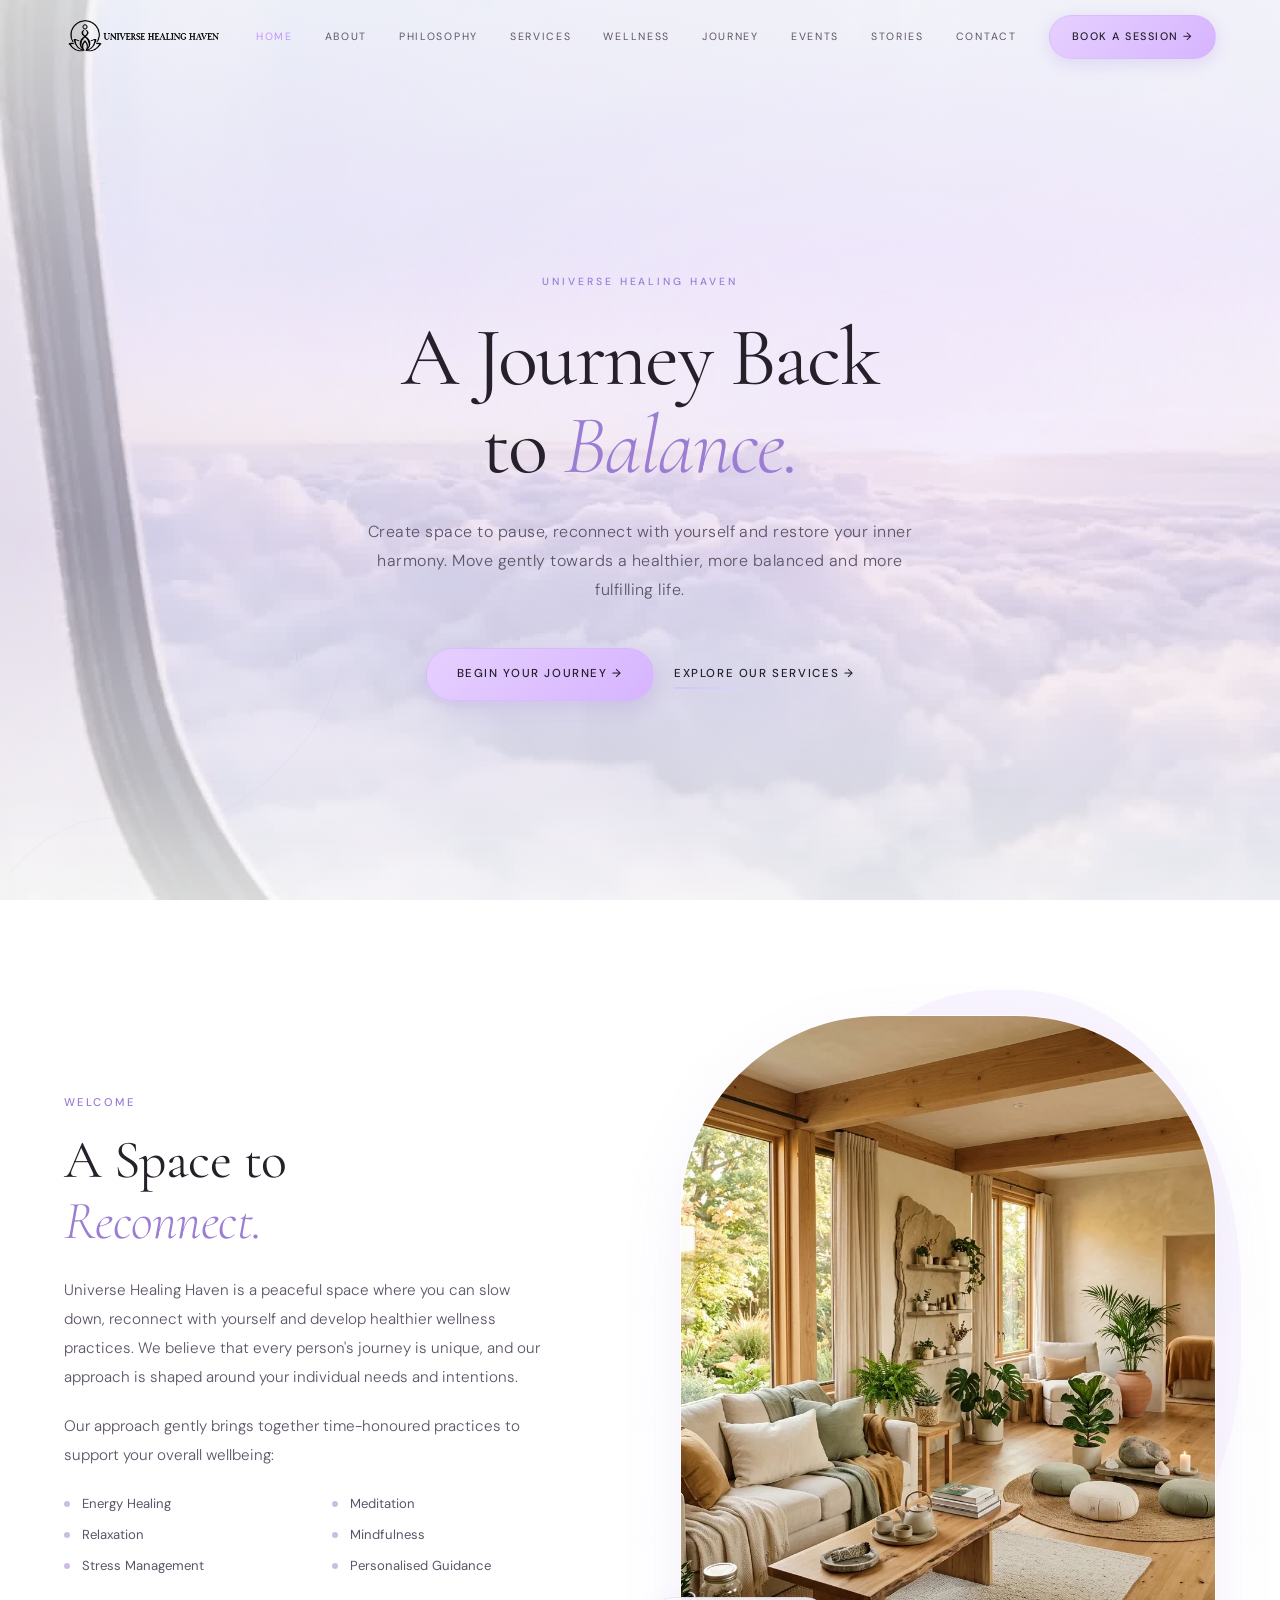
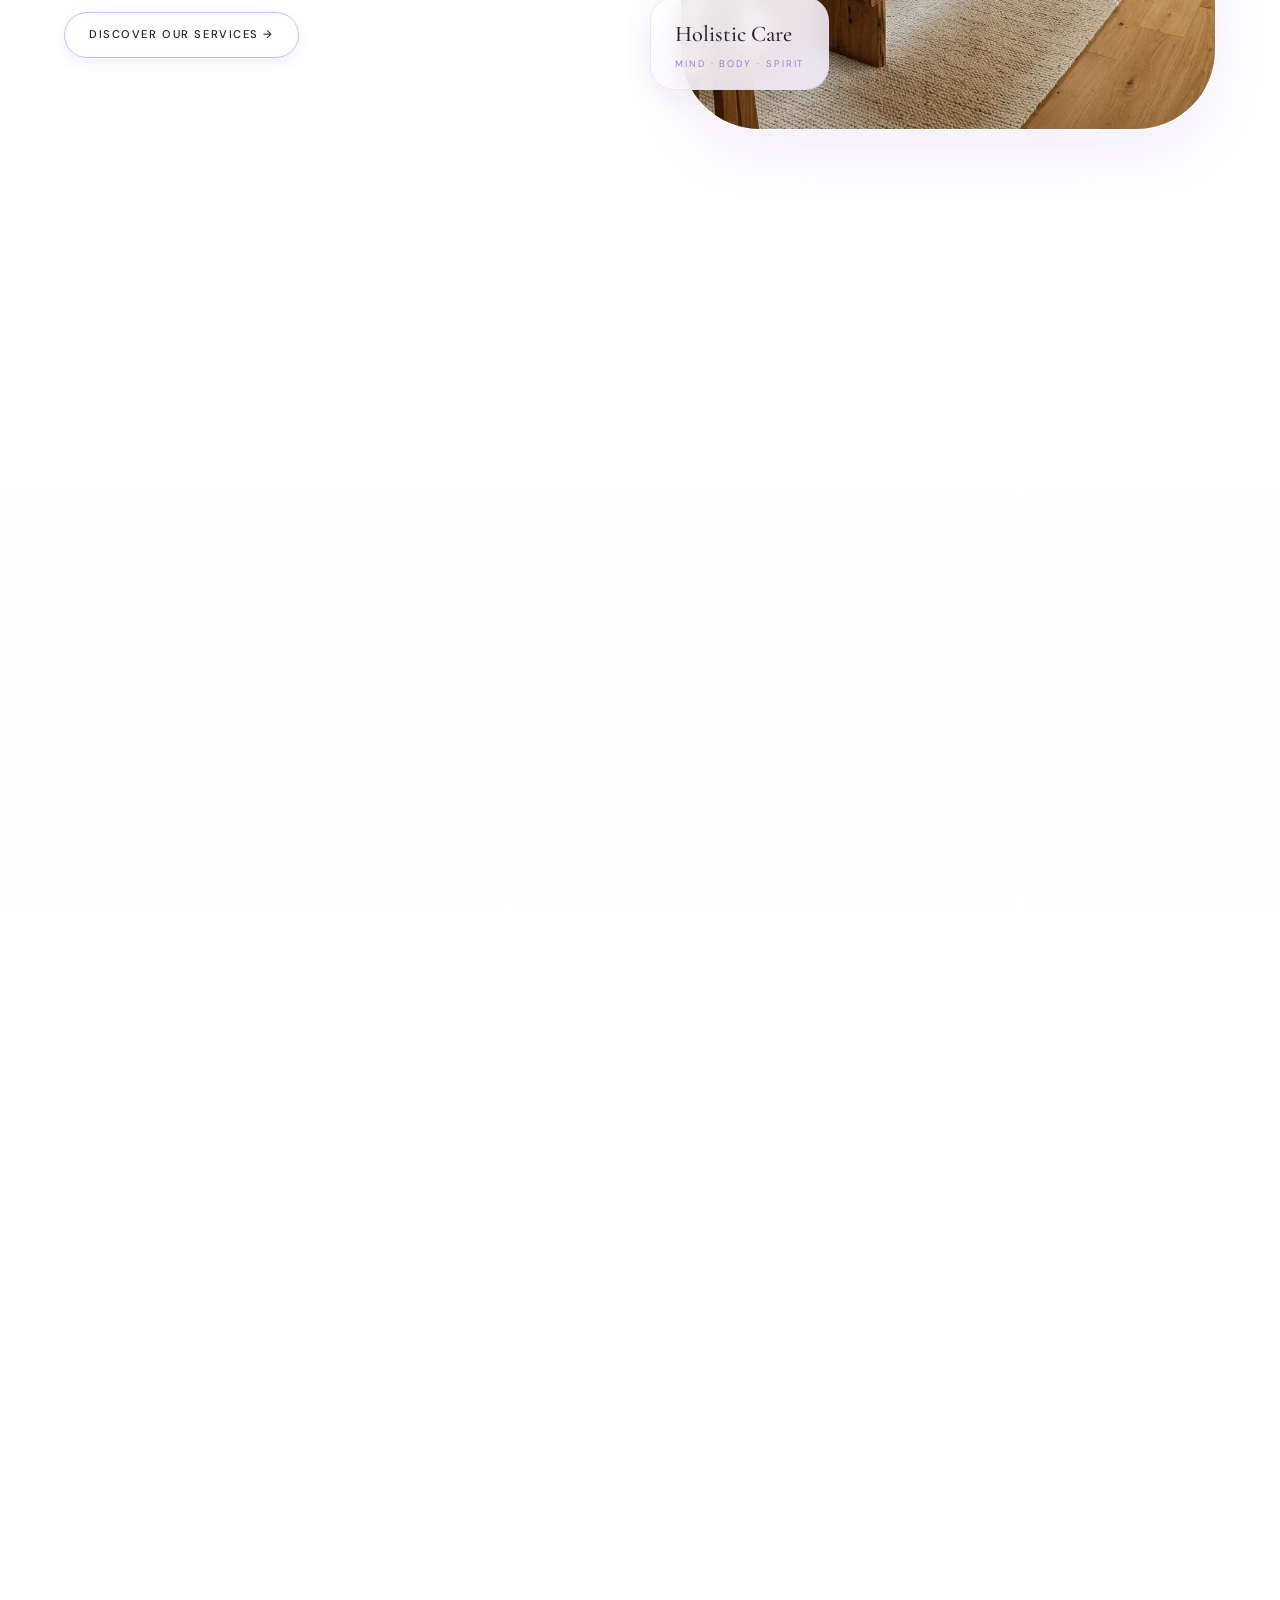
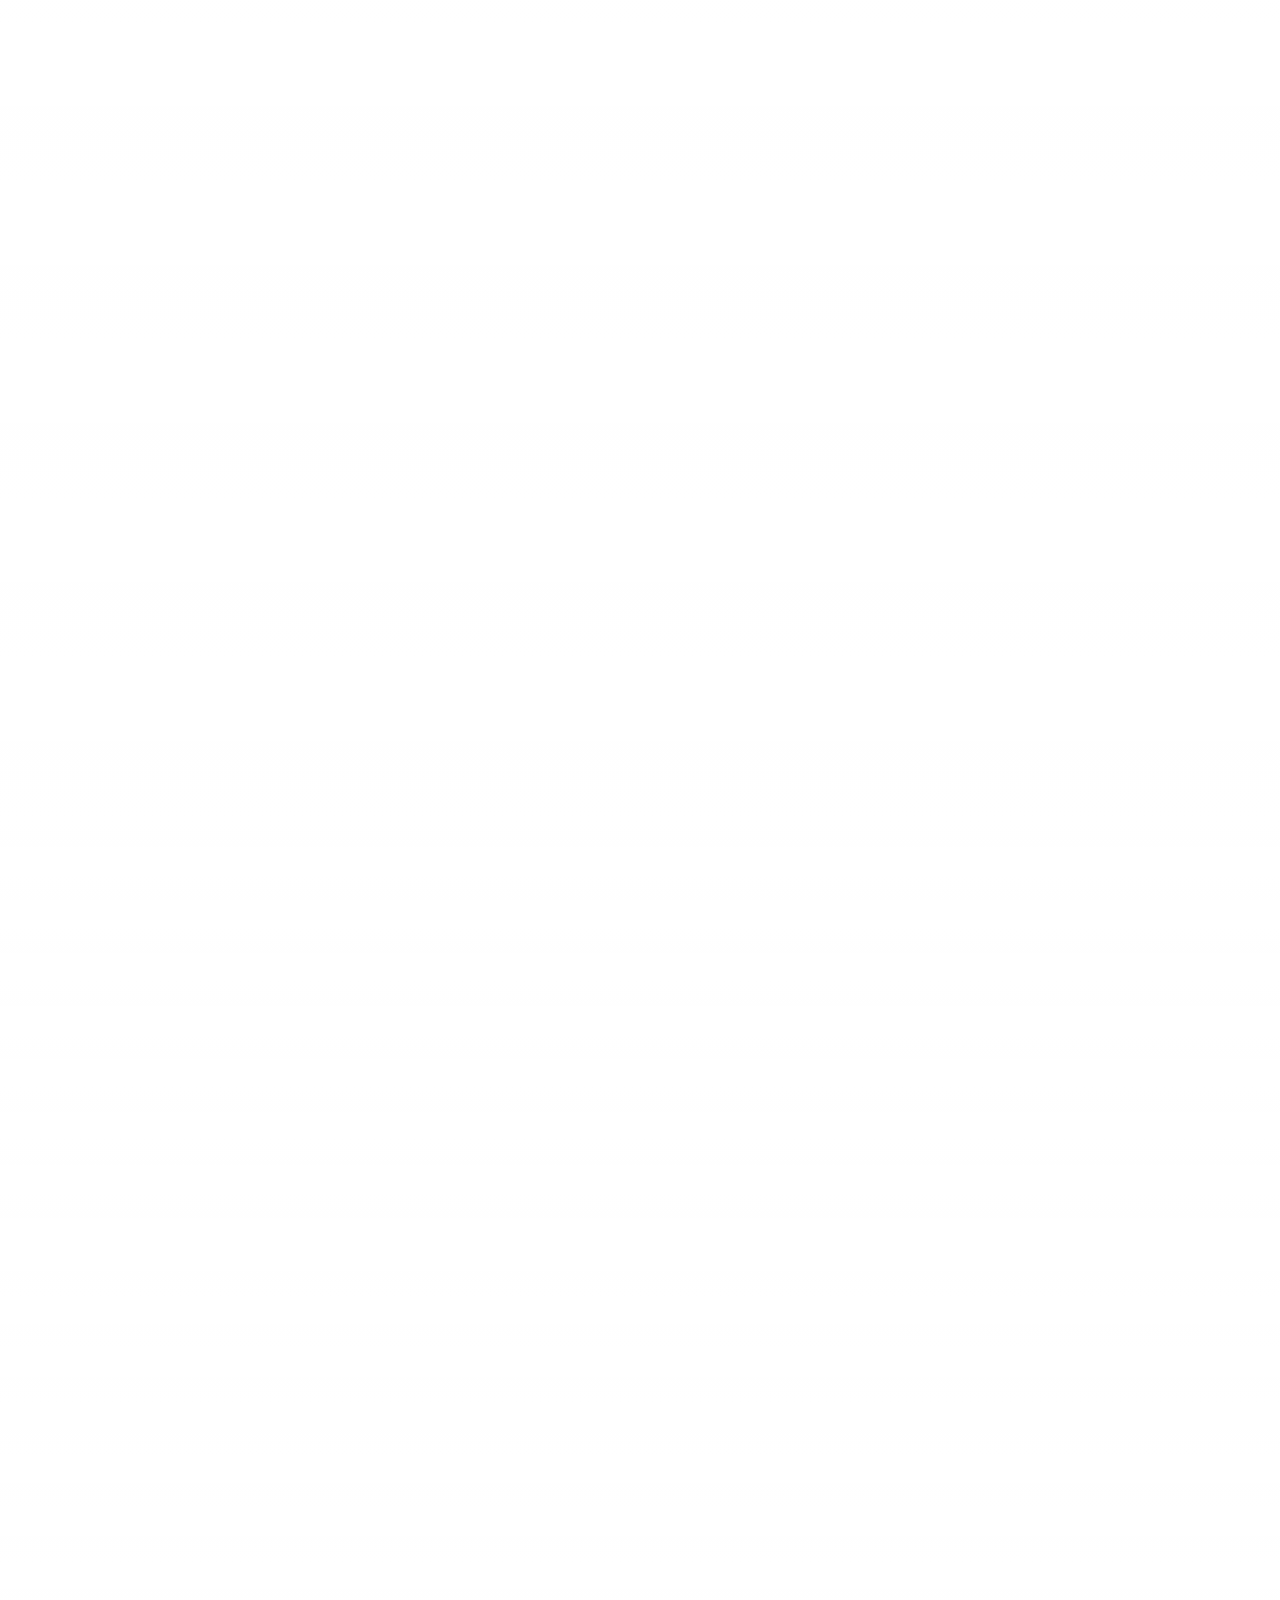
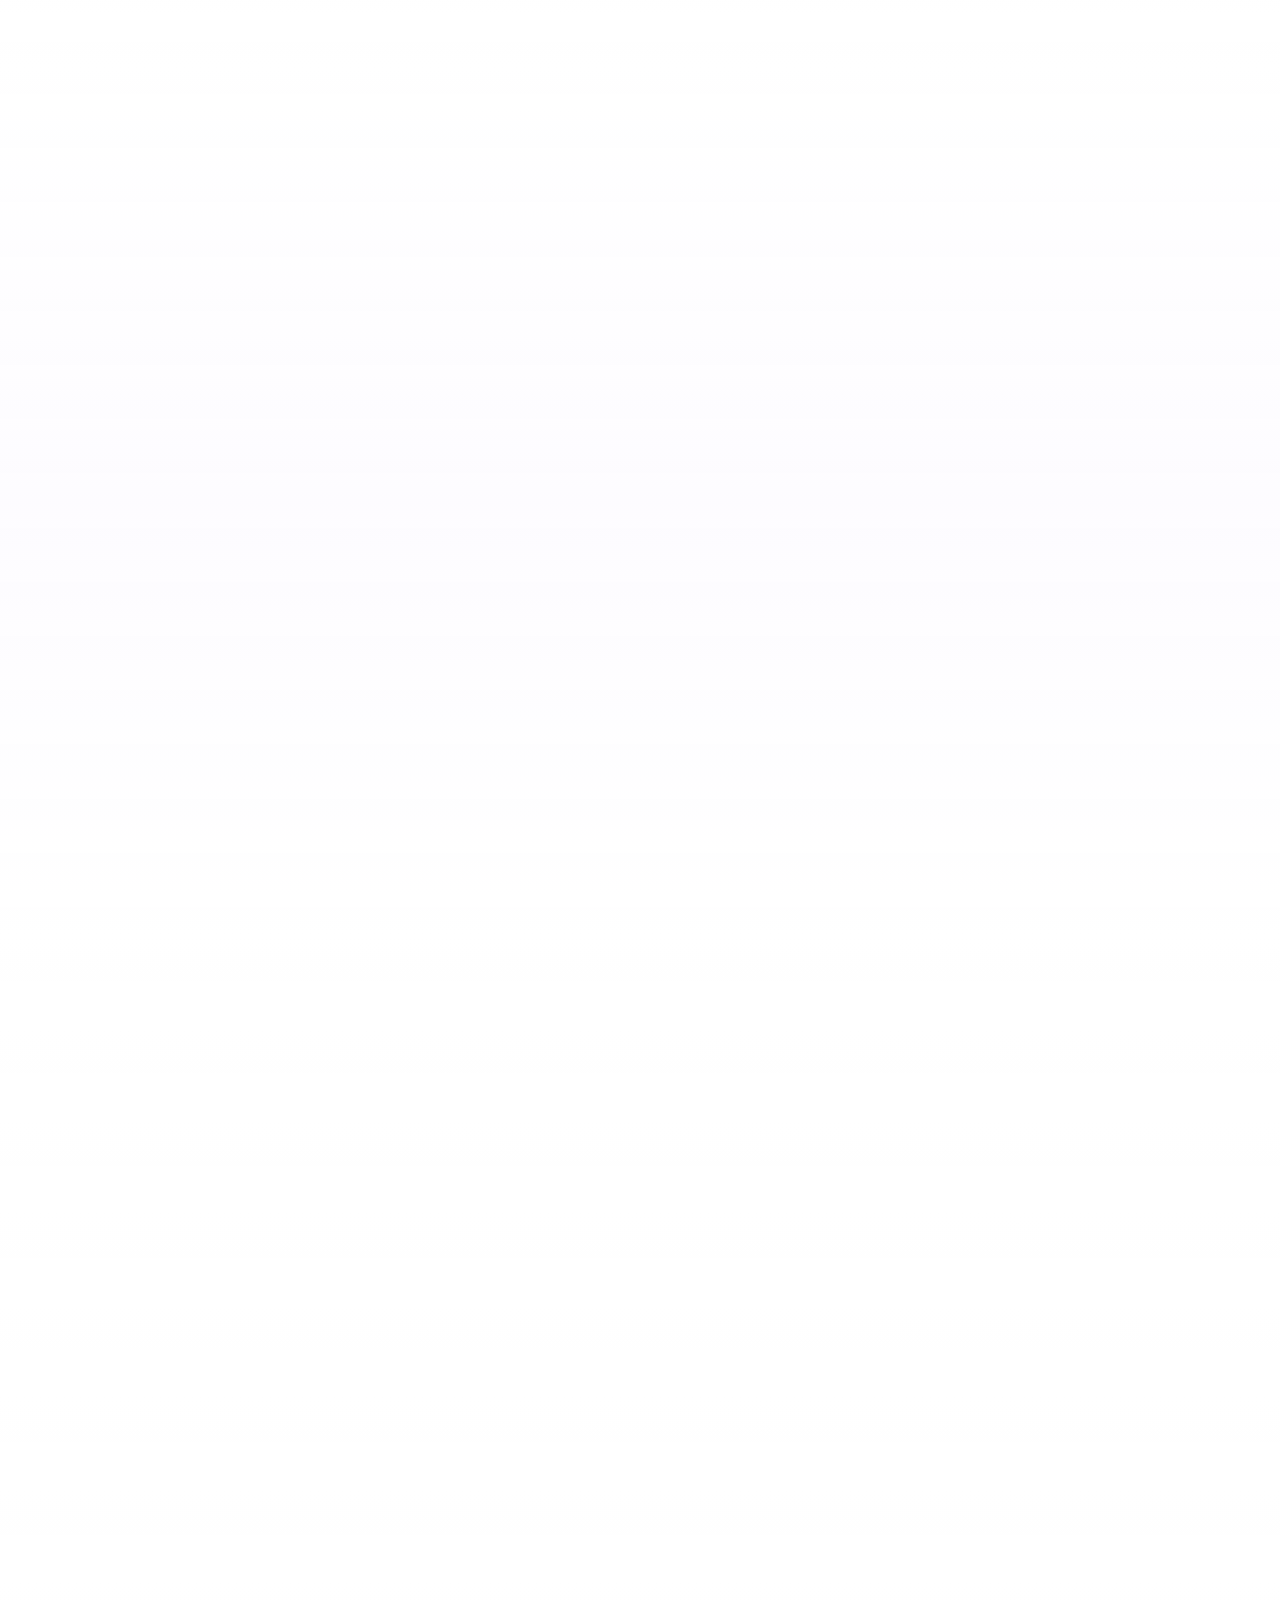
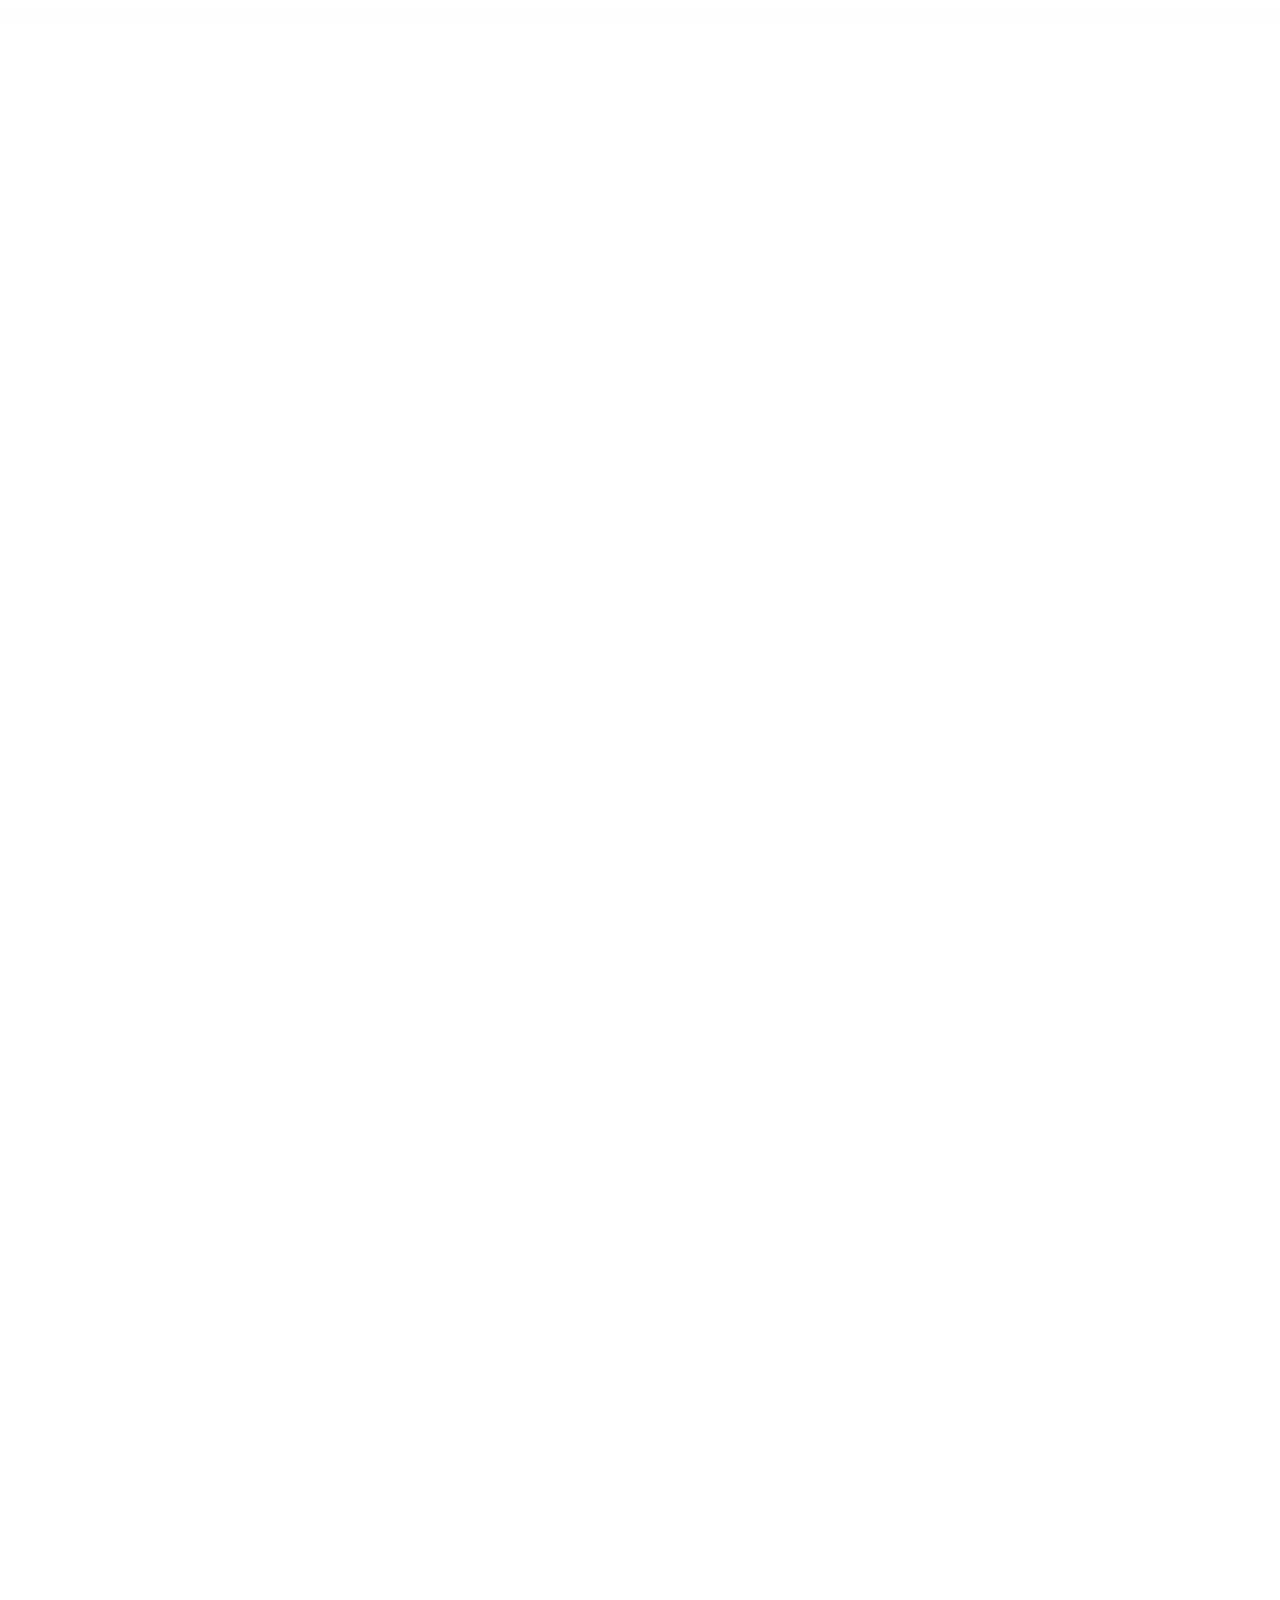
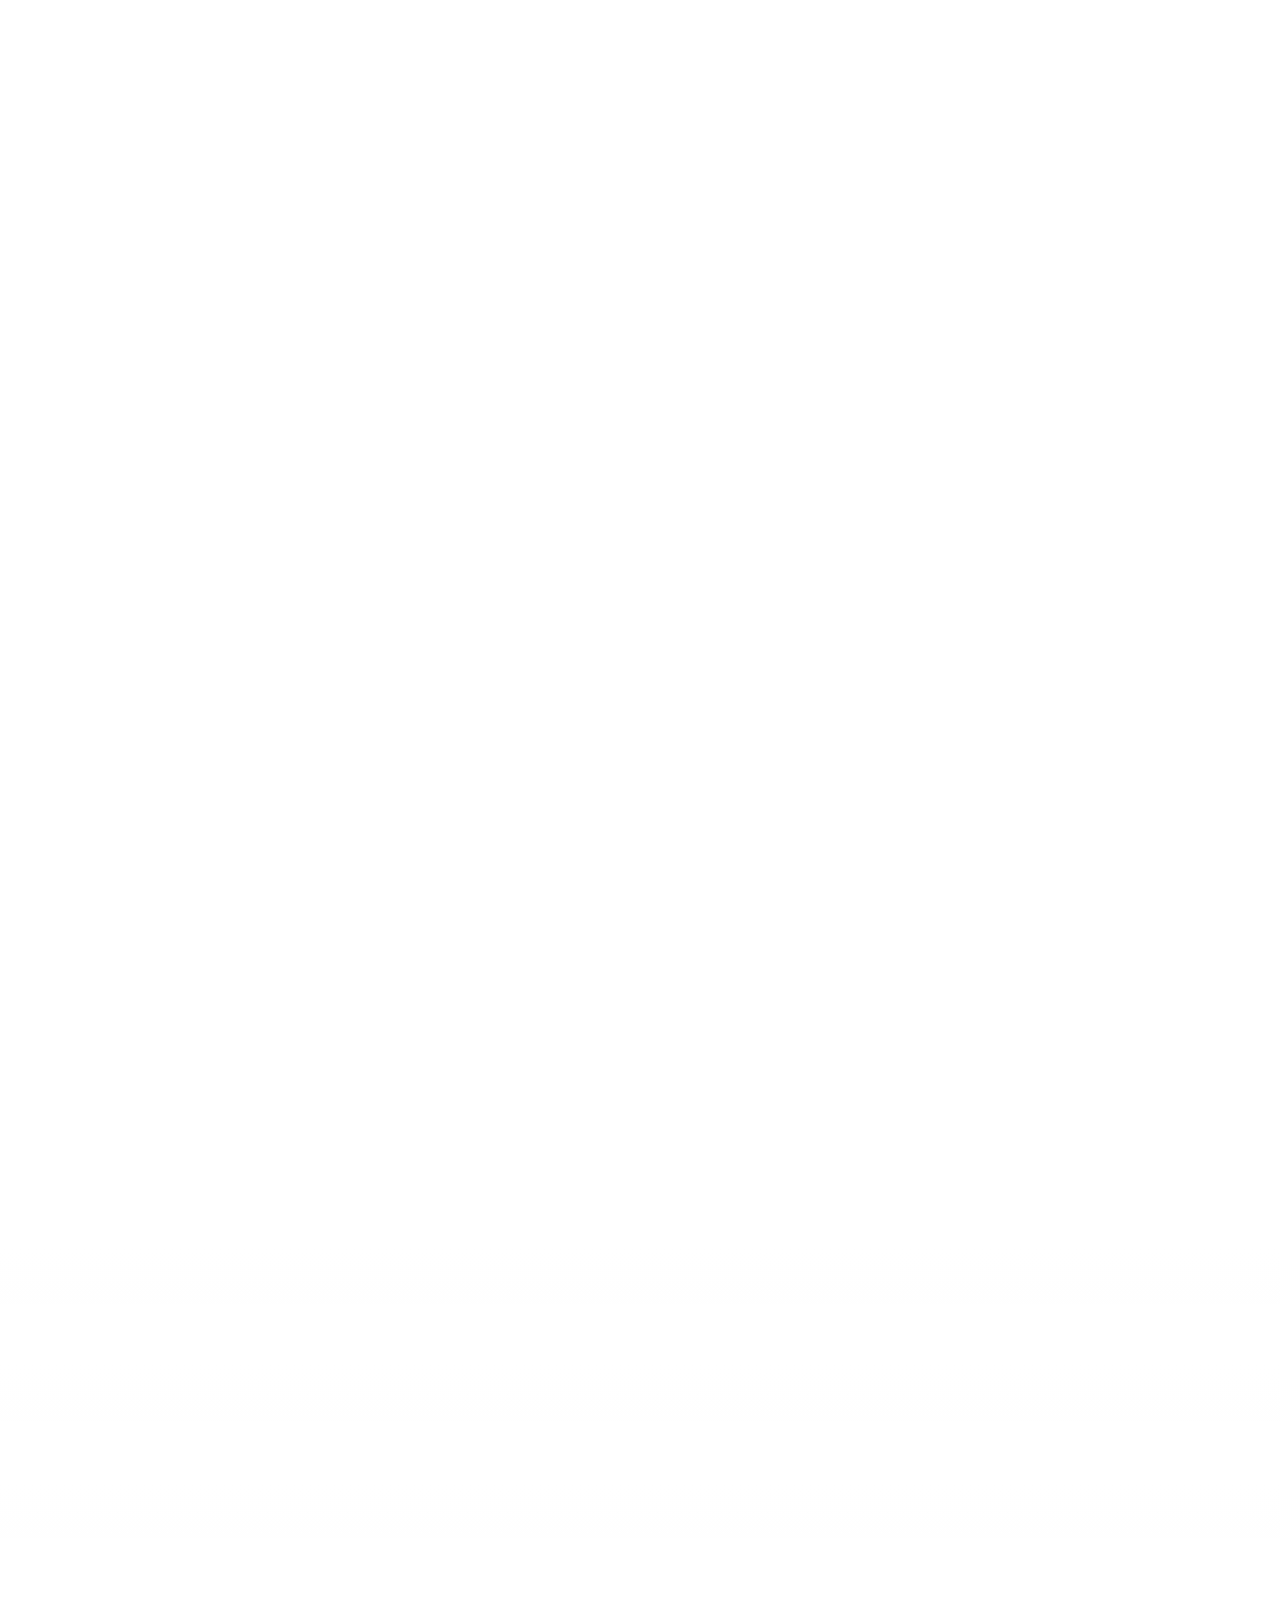
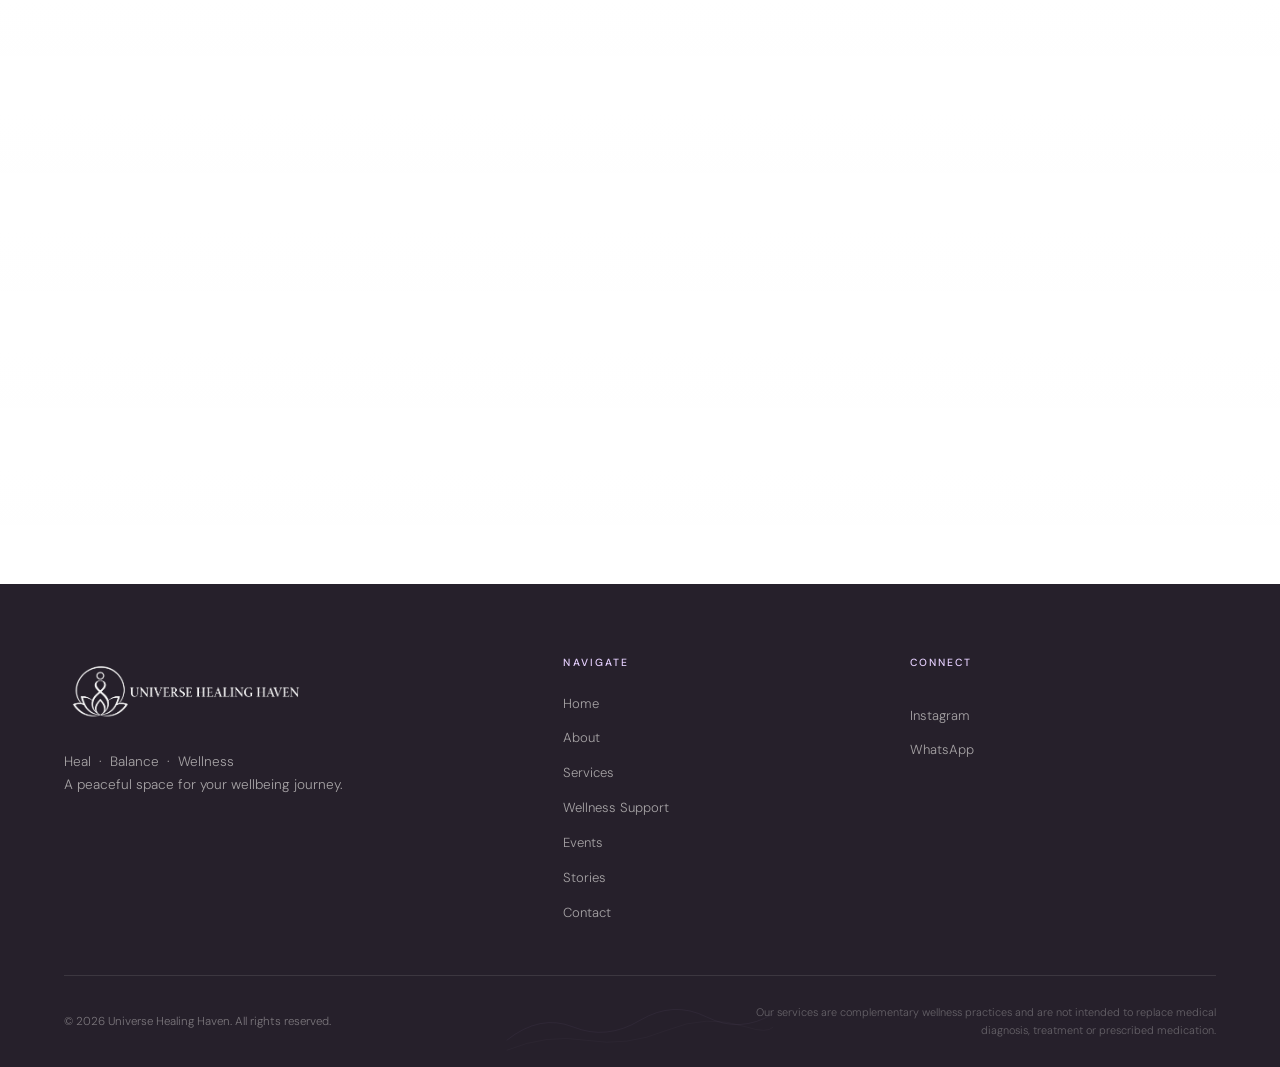
==== commit 00d24b73: "fix(testimonials): remove second row, single scrolling marquee only" ====
--- a/index.html
+++ b/index.html
@@ -532,13 +532,9 @@
 
       <!-- ── Marquee Rows (full-width, outside section-inner for edge-to-edge effect) ── -->
       <div class="marquee-wrapper" aria-label="Client testimonials carousel" role="region">
-        <!-- Row 1 -->
+        <!-- Single scrolling row -->
         <div class="marquee-row" aria-hidden="true">
           <div class="marquee-track marquee-track--row1" id="marquee-track-1"></div>
-        </div>
-        <!-- Row 2 — slightly slower speed, offset -->
-        <div class="marquee-row" aria-hidden="true">
-          <div class="marquee-track marquee-track--row2" id="marquee-track-2"></div>
         </div>
       </div>
 
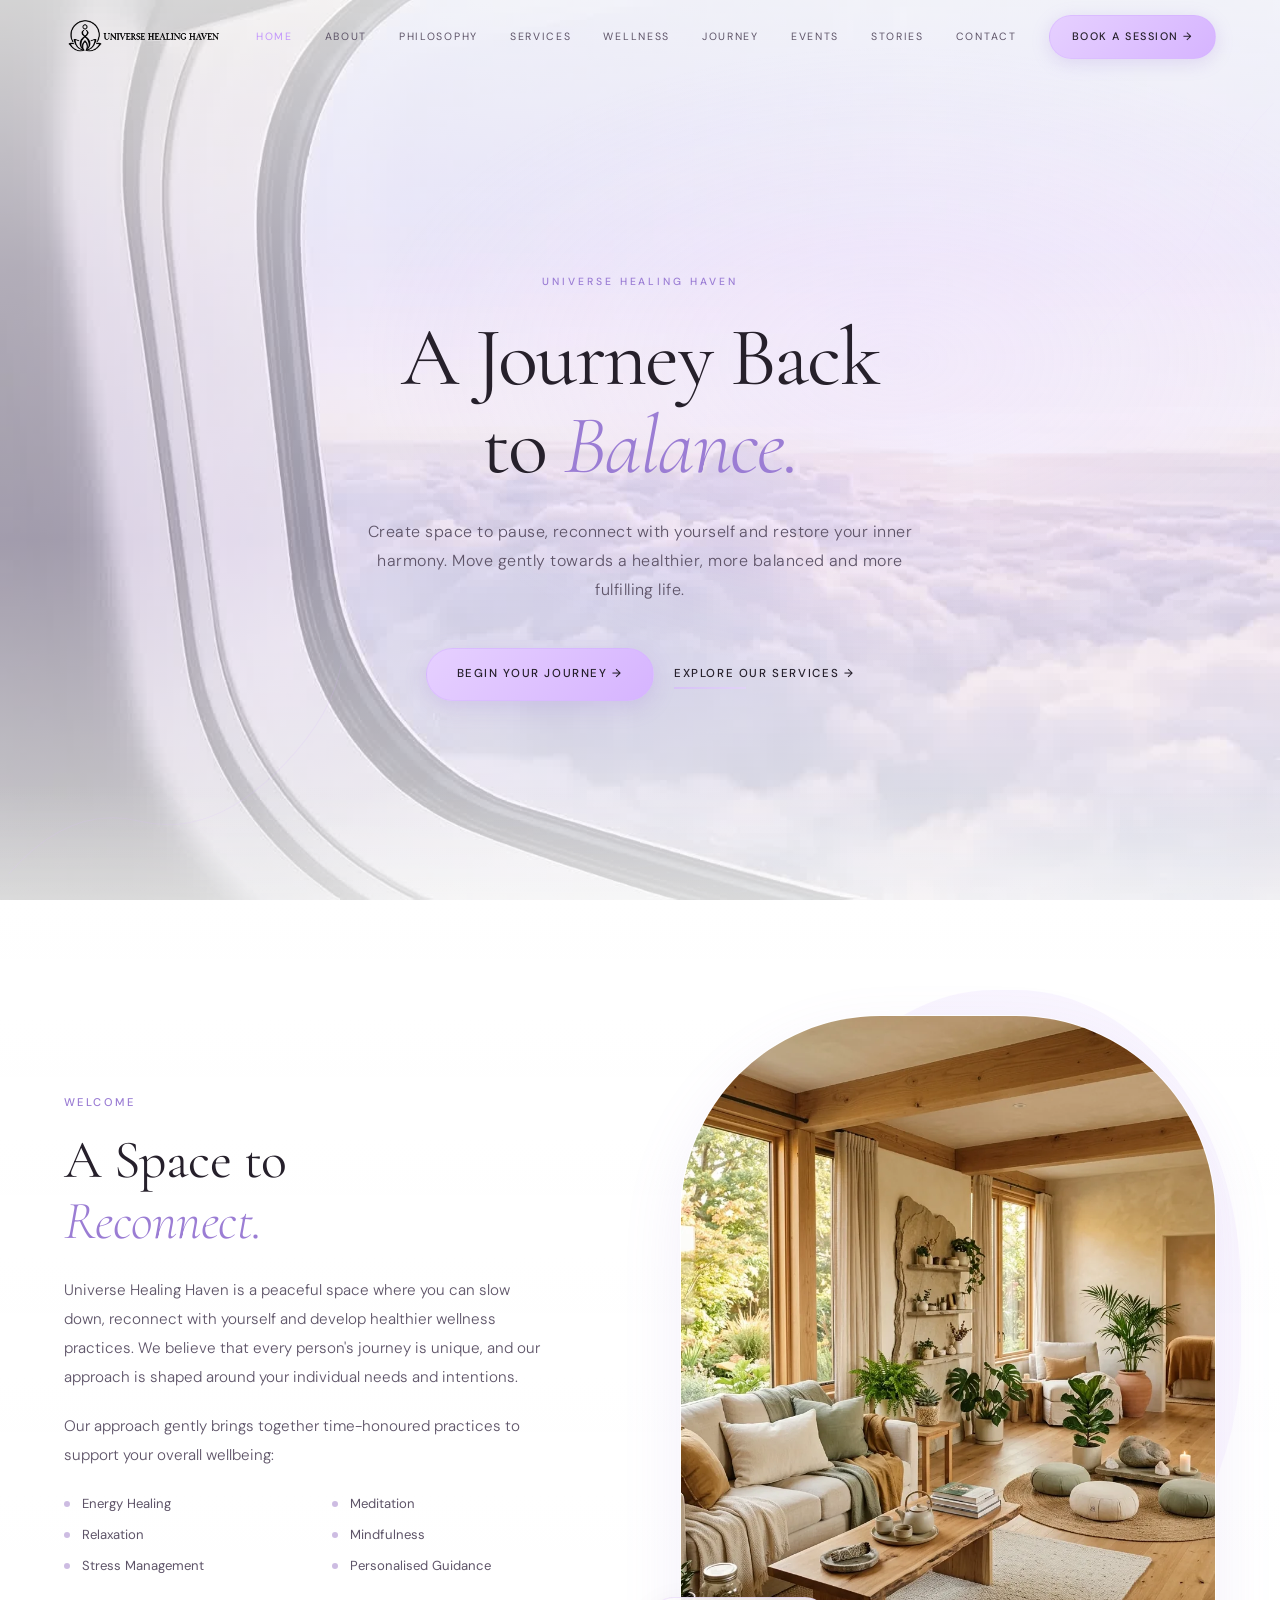
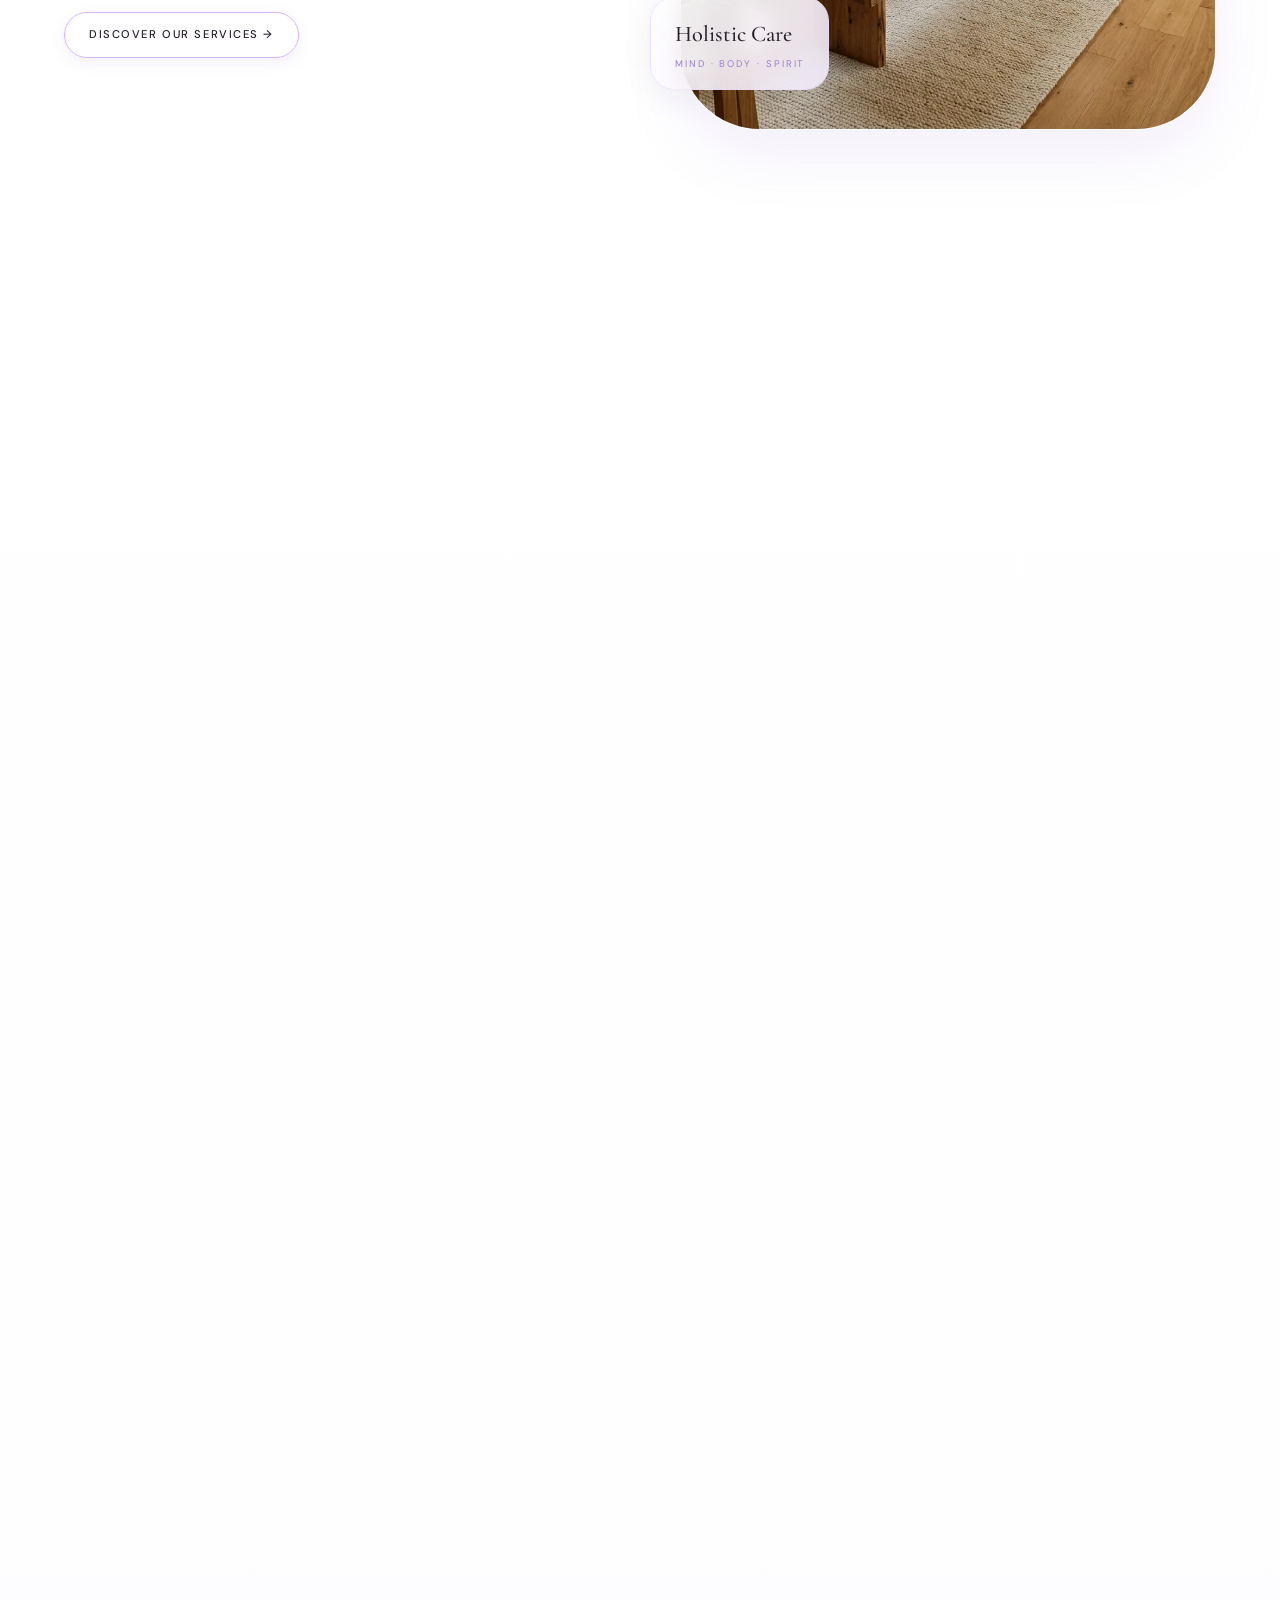
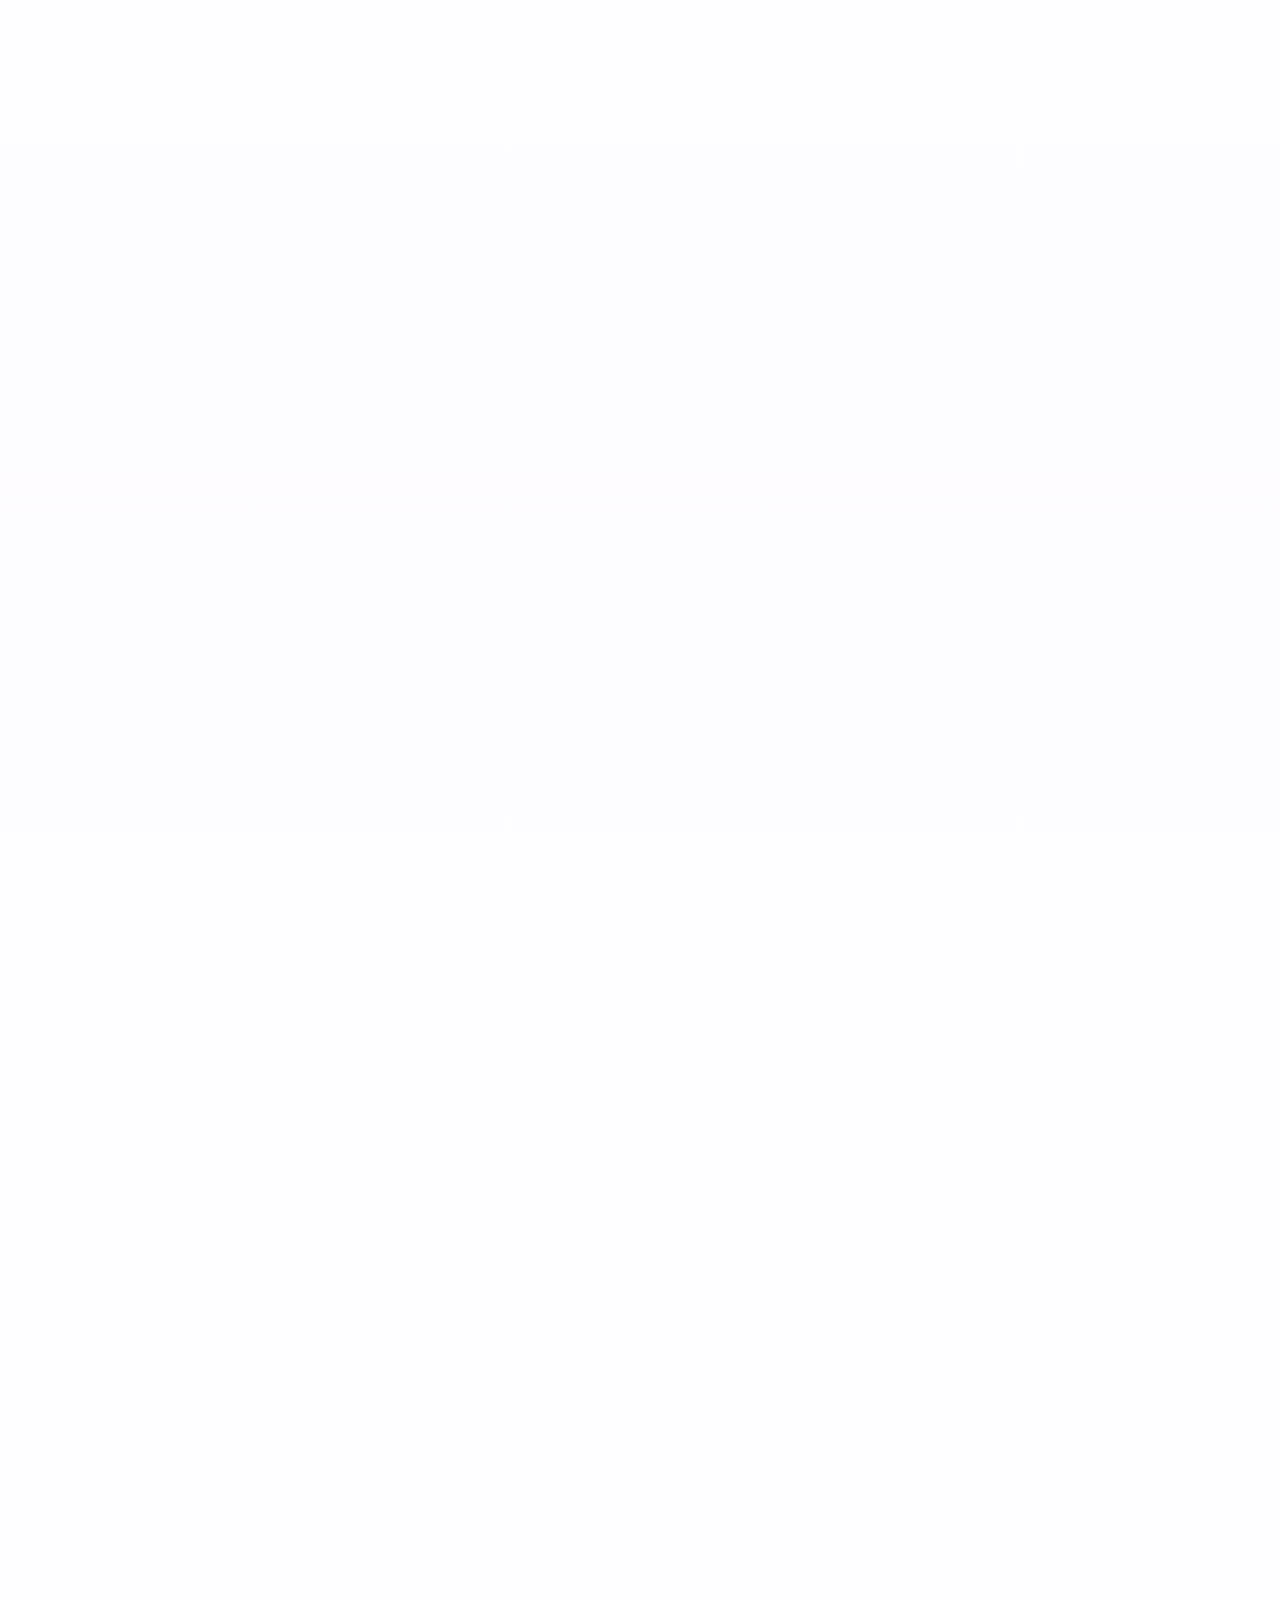
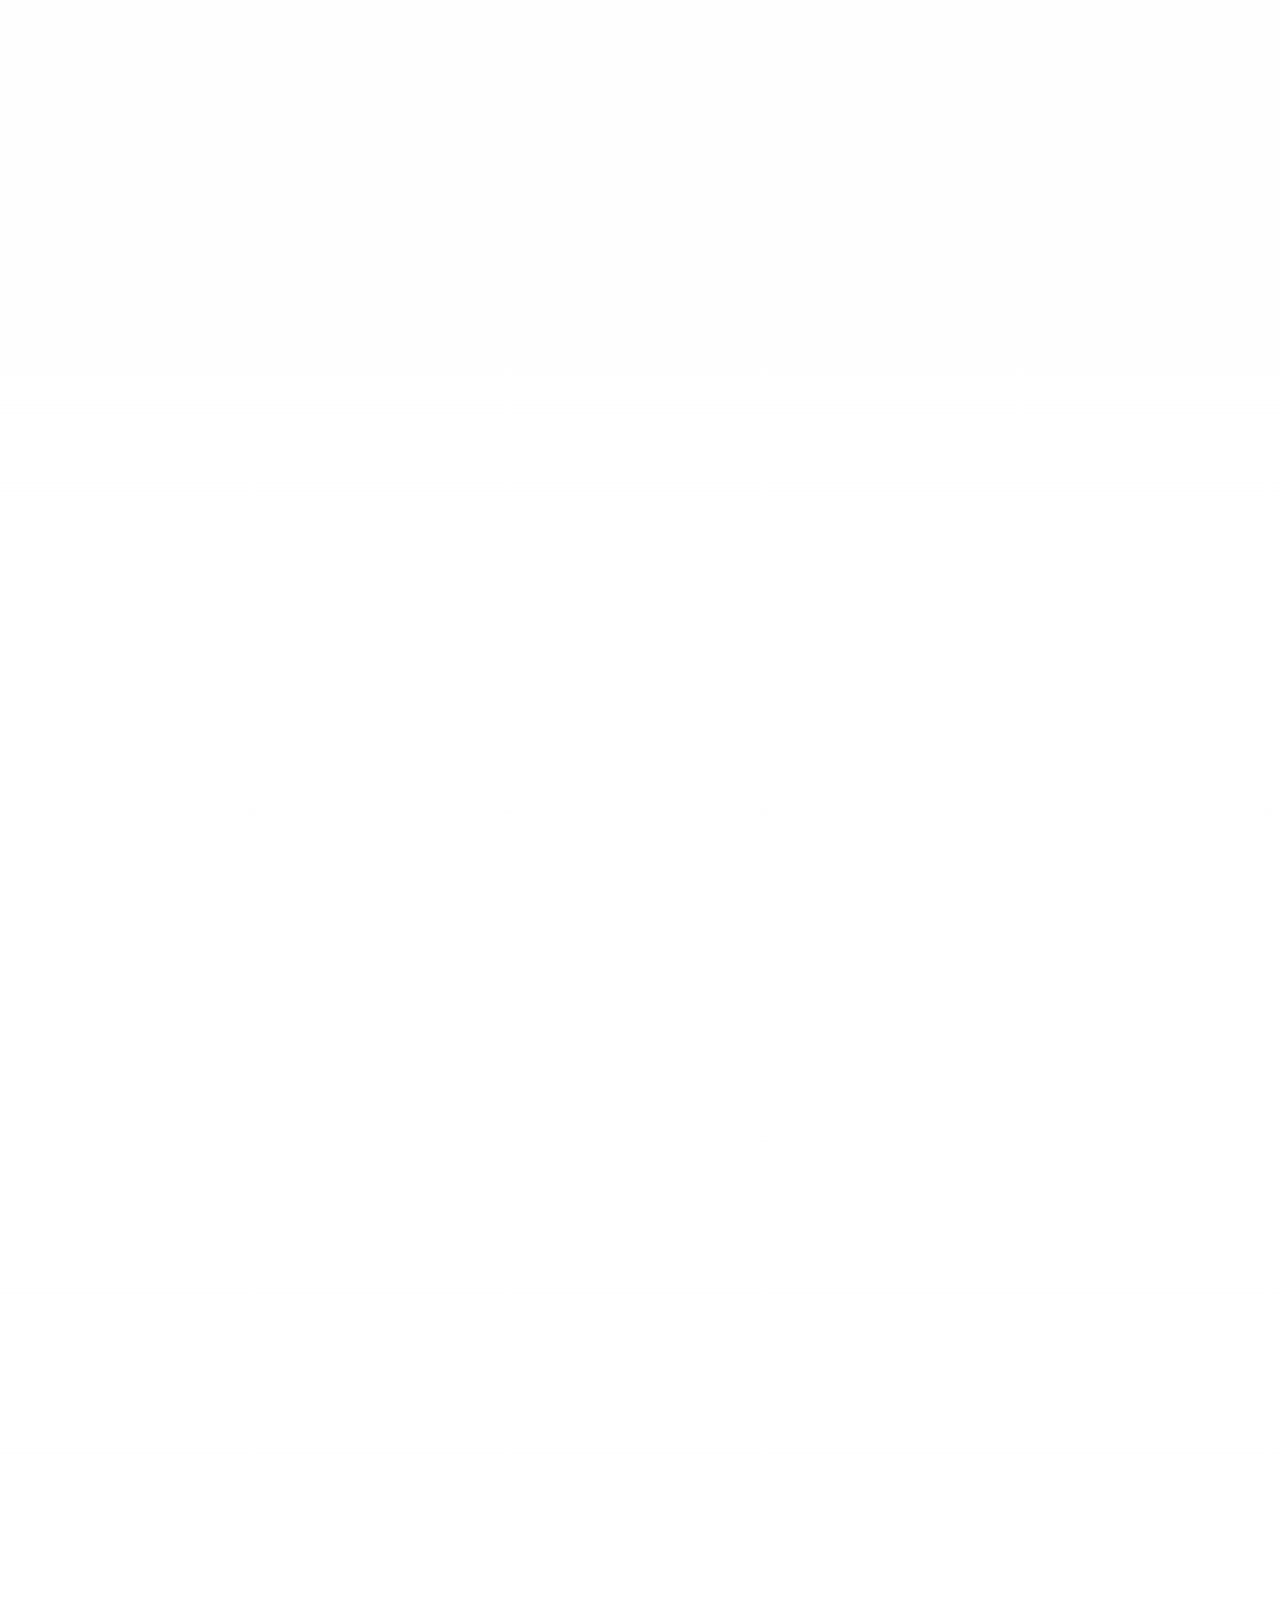
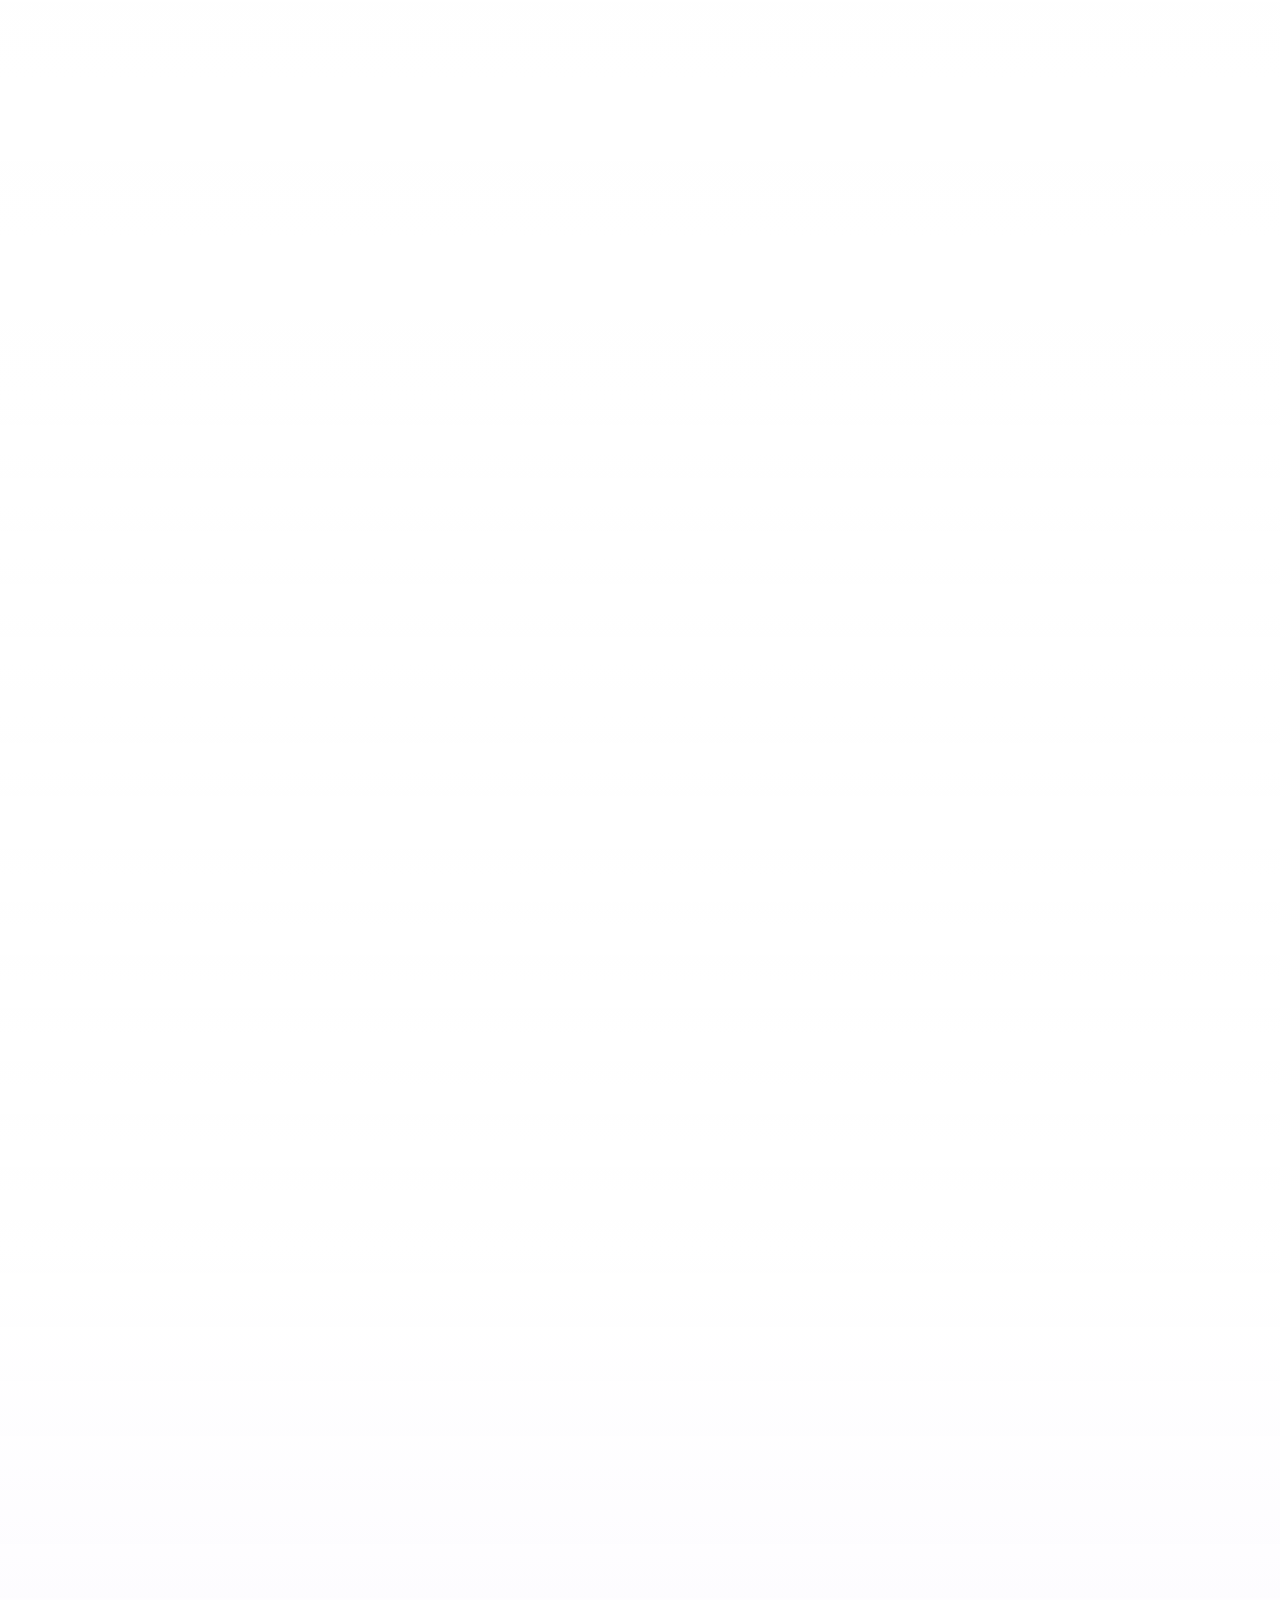
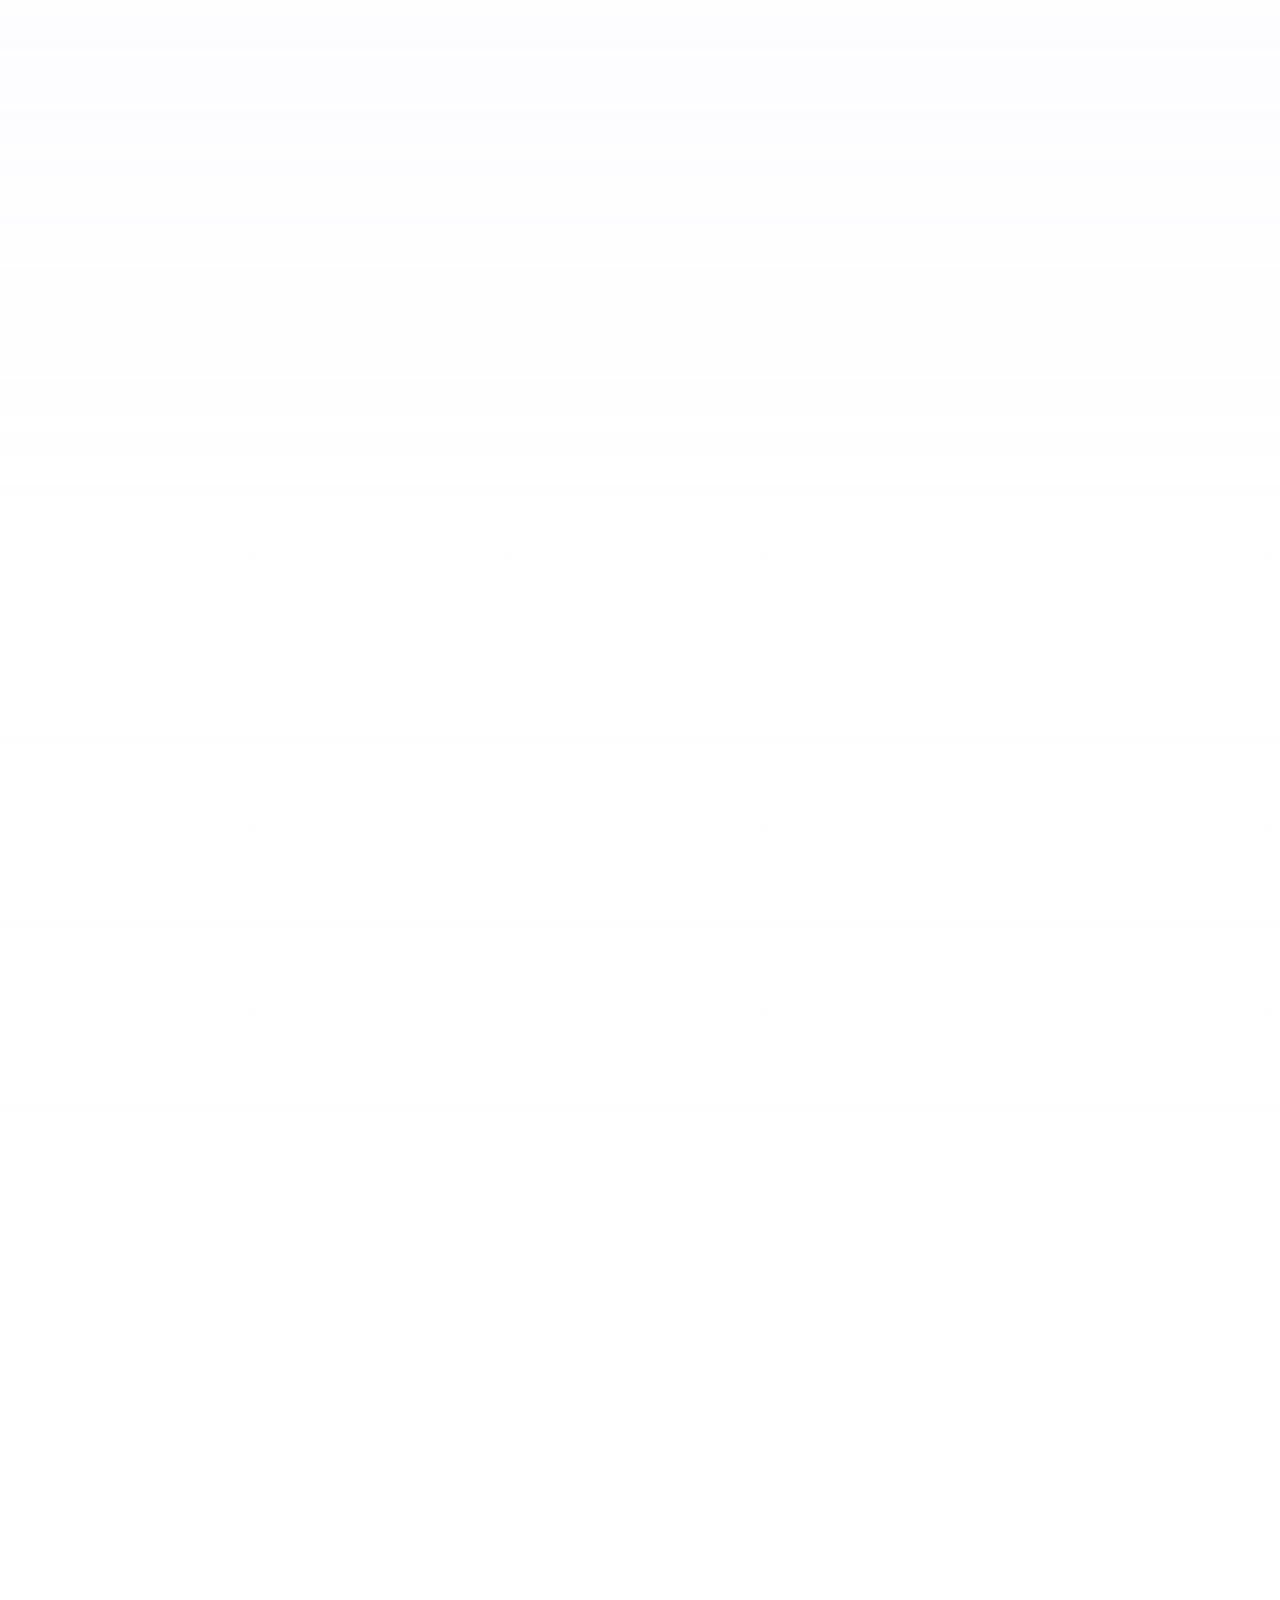
==== commit 94860fd3: "feat(footer): premium wellness footer with brand-mark watermark, waves and refined layout - Lavender" ====
--- a/index.html
+++ b/index.html
@@ -669,16 +669,56 @@
 
   <!-- ═══════════════════════════════ FOOTER ═══════════════════════════════ -->
   <footer class="site-footer">
+    <!-- Decorative layer: purely visual, sits behind all footer content -->
+    <div class="footer-deco" aria-hidden="true">
+      <div class="footer-glow footer-glow--tl"></div>
+      <div class="footer-glow footer-glow--br"></div>
+      <svg class="footer-energy" viewBox="0 0 560 300" fill="none" xmlns="http://www.w3.org/2000/svg">
+        <path d="M-20 230 C 120 130, 270 70, 560 46" stroke="#D6B4FF" stroke-width="1" opacity="0.14"/>
+        <path d="M-20 266 C 150 178, 310 116, 560 104" stroke="#E6D0FF" stroke-width="0.8" opacity="0.09"/>
+        <path d="M-20 196 C 90 104, 210 34, 420 -10" stroke="#E0C6FF" stroke-width="0.7" stroke-dasharray="2 6" opacity="0.16"/>
+        <circle cx="300" cy="91" r="1.6" fill="#E6D0FF" opacity="0.35"/>
+        <circle cx="452" cy="104" r="1.2" fill="#D6B4FF" opacity="0.3"/>
+      </svg>
+      <div class="footer-watermark">
+        <div class="footer-watermark-halo"></div>
+        <svg class="footer-ripples" viewBox="0 0 100 100" fill="none" xmlns="http://www.w3.org/2000/svg">
+          <circle cx="50" cy="50" r="31" stroke="#D6B4FF" stroke-width="1" vector-effect="non-scaling-stroke" opacity="0.08"/>
+          <circle cx="50" cy="50" r="39" stroke="#E6D0FF" stroke-width="1" vector-effect="non-scaling-stroke" stroke-dasharray="1 5" opacity="0.12"/>
+          <circle cx="50" cy="50" r="47" stroke="#D6B4FF" stroke-width="1" vector-effect="non-scaling-stroke" opacity="0.05"/>
+        </svg>
+        <div class="footer-watermark-mark"></div>
+      </div>
+      <div class="footer-waves">
+        <div class="footer-waves-track">
+          <svg viewBox="0 0 1440 110" preserveAspectRatio="none" fill="none" xmlns="http://www.w3.org/2000/svg">
+            <path d="M0 80 C 180 80 540 46 720 46 C 900 46 1260 80 1440 80 L1440 110 L0 110 Z" fill="#D6B4FF" opacity="0.03"/>
+            <path d="M0 60 C 240 20 480 100 720 60 S 1200 100 1440 60" stroke="#D6B4FF" stroke-width="1" vector-effect="non-scaling-stroke" opacity="0.16"/>
+            <path d="M0 80 C 180 80 540 46 720 46 C 900 46 1260 80 1440 80" stroke="#E6D0FF" stroke-width="1" vector-effect="non-scaling-stroke" opacity="0.11"/>
+            <path d="M0 96 C 200 96 400 72 720 80 S 1240 96 1440 96" stroke="#E0C6FF" stroke-width="1" vector-effect="non-scaling-stroke" opacity="0.08"/>
+          </svg>
+          <svg viewBox="0 0 1440 110" preserveAspectRatio="none" fill="none" xmlns="http://www.w3.org/2000/svg">
+            <path d="M0 80 C 180 80 540 46 720 46 C 900 46 1260 80 1440 80 L1440 110 L0 110 Z" fill="#D6B4FF" opacity="0.03"/>
+            <path d="M0 60 C 240 20 480 100 720 60 S 1200 100 1440 60" stroke="#D6B4FF" stroke-width="1" vector-effect="non-scaling-stroke" opacity="0.16"/>
+            <path d="M0 80 C 180 80 540 46 720 46 C 900 46 1260 80 1440 80" stroke="#E6D0FF" stroke-width="1" vector-effect="non-scaling-stroke" opacity="0.11"/>
+            <path d="M0 96 C 200 96 400 72 720 80 S 1240 96 1440 96" stroke="#E0C6FF" stroke-width="1" vector-effect="non-scaling-stroke" opacity="0.08"/>
+          </svg>
+        </div>
+      </div>
+    </div>
+
     <div class="footer-inner">
       <div class="footer-top">
-        <div class="footer-brand">
+        <div class="footer-brand fade-in">
           <picture>
             <source srcset="logow.webp" type="image/webp">
             <img src="logow.png" alt="Universe Healing Haven Logo" class="footer-logo-img" width="2172" height="724" loading="lazy" decoding="async" />
           </picture>
-          <p class="footer-tagline">Heal &nbsp;·&nbsp; Balance &nbsp;·&nbsp; Wellness<br />A peaceful space for your wellbeing journey.</p>
-        </div>
-        <nav class="footer-nav-col">
+          <p class="footer-tagline">Heal &nbsp;&middot;&nbsp; Balance &nbsp;&middot;&nbsp; Wellness</p>
+          <span class="footer-accent" aria-hidden="true"></span>
+          <p class="footer-desc">A peaceful space for your wellbeing journey.</p>
+        </div>
+        <nav class="footer-nav-col fade-in" data-delay="100" aria-label="Footer">
           <p class="footer-heading">Navigate</p>
           <div class="footer-nav">
             <a href="#home" class="footer-nav-link">Home</a>
@@ -690,22 +730,39 @@
             <a href="#contact" class="footer-nav-link">Contact</a>
           </div>
         </nav>
-        <div class="footer-connect">
+        <div class="footer-connect fade-in" data-delay="200">
           <p class="footer-heading">Connect</p>
-          <a href="https://www.instagram.com/universe_healing_center?utm_source=qr&igsh=d3Jrejk5ZndkZHhl" target="_blank" rel="noopener" class="footer-social-link">Instagram</a>
-          <a href="https://wa.me/919493132940" target="_blank" rel="noopener" class="footer-social-link">WhatsApp</a>
-        </div>
-      </div>
+          <a href="https://www.instagram.com/universe_healing_center?utm_source=qr&igsh=d3Jrejk5ZndkZHhl" target="_blank" rel="noopener" class="footer-social-link">
+            <span class="footer-social-icon" aria-hidden="true">
+              <svg viewBox="0 0 24 24" fill="none" stroke="currentColor" stroke-width="1.6" stroke-linecap="round" stroke-linejoin="round" xmlns="http://www.w3.org/2000/svg">
+                <rect x="3" y="3" width="18" height="18" rx="5"/>
+                <circle cx="12" cy="12" r="4.2"/>
+                <circle cx="17.4" cy="6.6" r="0.9" fill="currentColor" stroke="none"/>
+              </svg>
+            </span>
+            Instagram
+          </a>
+          <a href="https://wa.me/919493132940" target="_blank" rel="noopener" class="footer-social-link">
+            <span class="footer-social-icon" aria-hidden="true">
+              <svg viewBox="0 0 24 24" fill="currentColor" xmlns="http://www.w3.org/2000/svg">
+                <path d="M17.472 14.382c-.297-.149-1.758-.867-2.03-.967-.273-.099-.471-.148-.67.15-.197.297-.767.966-.94 1.164-.173.199-.347.223-.644.075-.297-.15-1.255-.463-2.39-1.475-.883-.788-1.48-1.761-1.653-2.059-.173-.297-.018-.458.13-.606.134-.133.298-.347.446-.52.149-.174.198-.298.298-.497.099-.198.05-.371-.025-.52-.075-.149-.669-1.612-.916-2.207-.242-.579-.487-.5-.669-.51-.173-.008-.371-.01-.57-.01-.198 0-.52.074-.792.372-.272.297-1.04 1.016-1.04 2.479 0 1.462 1.065 2.875 1.213 3.074.149.198 2.096 3.2 5.077 4.487.709.306 1.262.489 1.694.625.712.227 1.36.195 1.871.118.571-.085 1.758-.719 2.006-1.413.248-.694.248-1.289.173-1.413-.074-.124-.272-.198-.57-.347z"/>
+                <path d="M12 2C6.477 2 2 6.477 2 12c0 1.89.525 3.66 1.438 5.168L2.06 22.574a.5.5 0 00.608.608l5.406-1.378A9.955 9.955 0 0012 22c5.523 0 10-4.477 10-10S17.523 2 12 2zm0 18c-1.66 0-3.216-.5-4.512-1.357l-.315-.196-3.268.855.855-3.268-.196-.315A7.953 7.953 0 014 12c0-4.411 3.589-8 8-8s8 3.589 8 8-3.589 8-8 8z"/>
+              </svg>
+            </span>
+            WhatsApp
+          </a>
+        </div>
+        <div class="footer-message fade-in" data-delay="150">
+          <span class="footer-message-mark" aria-hidden="true"></span>
+          <p class="footer-message-title">Find Your Calm. Rediscover Your Balance.</p>
+          <p class="footer-message-text">A gentle reminder to pause, reconnect, and nurture your wellbeing.</p>
+        </div>
+      </div>
+      <div class="footer-divider" aria-hidden="true"><span class="footer-divider-mark"></span></div>
       <div class="footer-bottom">
         <p class="footer-copy">&copy; 2026 Universe Healing Haven. All rights reserved.</p>
         <p class="footer-disclaimer">Our services are complementary wellness practices and are not intended to replace medical diagnosis, treatment or prescribed medication.</p>
       </div>
-    </div>
-    <div class="footer-botanical">
-      <svg viewBox="0 0 400 120" fill="none" xmlns="http://www.w3.org/2000/svg">
-        <path d="M0 80 Q50 40 100 60 Q150 80 200 50 Q250 20 300 45 Q350 70 400 40" stroke="#D6B4FF" stroke-width="1" fill="none" opacity="0.5"/>
-        <path d="M0 95 Q60 70 120 80 Q180 90 240 65 Q300 40 360 60 Q390 70 400 60" stroke="#E6D0FF" stroke-width="0.8" fill="none" opacity="0.35"/>
-      </svg>
     </div>
   </footer>
 
--- a/style.css
+++ b/style.css
@@ -2588,14 +2588,146 @@
    FOOTER
    â•â•â•â•â•â•â•â•â•â•â•â•â•â•â•â•â•â•â•â•â•â•â•â•â•â•â•â•â•â•â•â•â•â•â•â•â•â•â•â•â•â•â•â•â•â•â•â•â•â•â•â•â•â•â•â•â•â•â•â•â•â•â•â•â•â•â•â•â•â•â•â•â•â•â•â• */
 .site-footer {
+  --ft-lav-soft:  #E6D0FF;
+  --ft-lav:       #D6B4FF;
+  --ft-lav-light: #E0C6FF;
+  --ft-text:      rgba(250, 248, 245, 0.68);
+  --ft-text-dim:  rgba(250, 248, 245, 0.5);
   background: var(--bg-dark);
   color: var(--text-on-dark);
-  padding: 70px 0 0;
+  padding: 76px 0 0;
   position: relative;
   overflow: hidden;
-}
-
+  isolation: isolate;
+}
+
+/* Hairline of lavender light along the top edge */
+.site-footer::before {
+  content: '';
+  position: absolute;
+  top: 0;
+  left: 0;
+  right: 0;
+  height: 1px;
+  background: linear-gradient(90deg, transparent 0%, rgba(214, 180, 255, 0.35) 30%, rgba(230, 208, 255, 0.5) 50%, rgba(214, 180, 255, 0.35) 70%, transparent 100%);
+  z-index: 1;
+}
+
+/* --- Decorative layer (never interactive, always behind content) --- */
+.footer-deco {
+  position: absolute;
+  inset: 0;
+  z-index: 0;
+  pointer-events: none;
+}
+
+.footer-glow {
+  position: absolute;
+  border-radius: 50%;
+}
+
+.footer-glow--tl {
+  width: 620px;
+  height: 620px;
+  top: -320px;
+  left: -220px;
+  background: radial-gradient(circle, rgba(214, 180, 255, 0.13) 0%, rgba(214, 180, 255, 0.04) 45%, transparent 70%);
+}
+
+.footer-glow--br {
+  width: 760px;
+  height: 760px;
+  bottom: -360px;
+  right: -200px;
+  background: radial-gradient(circle, rgba(224, 198, 255, 0.12) 0%, rgba(224, 198, 255, 0.035) 45%, transparent 70%);
+}
+
+/* Official brand mark, tinted lavender via mask */
+.footer-watermark {
+  position: absolute;
+  top: 50%;
+  right: clamp(-60px, 2vw, 60px);
+  width: clamp(300px, 30vw, 440px);
+  aspect-ratio: 12 / 11;
+  transform: translateY(-58%);
+}
+
+.footer-watermark-mark {
+  position: absolute;
+  inset: 0;
+  background: linear-gradient(160deg, var(--ft-lav-soft) 0%, var(--ft-lav) 60%, var(--ft-lav-light) 100%);
+  -webkit-mask: url('assets/logo-mark.webp') center / contain no-repeat;
+  mask: url('assets/logo-mark.webp') center / contain no-repeat;
+  opacity: 0.055;
+}
+
+.footer-watermark-halo {
+  position: absolute;
+  inset: -18%;
+  border-radius: 50%;
+  background: radial-gradient(circle, rgba(214, 180, 255, 0.10) 0%, rgba(214, 180, 255, 0.03) 40%, transparent 68%);
+  animation: footerHalo 9s ease-in-out infinite;
+  animation-play-state: paused;
+}
+
+.footer-ripples {
+  position: absolute;
+  inset: -34%;
+  width: 168%;
+  height: 168%;
+}
+
+.footer-energy {
+  position: absolute;
+  top: 0;
+  left: 0;
+  width: min(560px, 60vw);
+  height: auto;
+}
+
+/* Flowing waves along the bottom edge */
+.footer-waves {
+  position: absolute;
+  left: 0;
+  right: 0;
+  bottom: 0;
+  height: 110px;
+  overflow: hidden;
+}
+
+.footer-waves-track {
+  display: flex;
+  width: 200%;
+  height: 100%;
+  animation: footerWaveDrift 60s linear infinite;
+  animation-play-state: paused;
+}
+
+.footer-waves-track svg {
+  width: 50%;
+  height: 100%;
+  flex-shrink: 0;
+}
+
+.site-footer.in-view .footer-waves-track,
+.site-footer.in-view .footer-watermark-halo {
+  animation-play-state: running;
+}
+
+@keyframes footerWaveDrift {
+  from { transform: translateX(0); }
+  to   { transform: translateX(-50%); }
+}
+
+@keyframes footerHalo {
+  0%, 100% { opacity: 0.6; transform: scale(0.96); }
+  50%      { opacity: 1;   transform: scale(1.04); }
+}
+
+/* --- Content --- */
 .footer-inner {
+  position: relative;
+  z-index: 2;
   max-width: var(--inner-max);
   margin: 0 auto;
   padding: 0 var(--inner-pad);
@@ -2604,112 +2736,416 @@
 .footer-top {
   display: grid;
   grid-template-columns: 1.5fr 1fr 1fr;
-  gap: 40px;
-  padding-bottom: 50px;
-  border-bottom: 1px solid rgba(250, 248, 245, 0.1);
-}
+  grid-template-areas:
+    'brand   nav connect'
+    'message nav connect';
+  grid-template-rows: auto 1fr;
+  column-gap: clamp(32px, 5vw, 72px);
+  row-gap: 32px;
+  padding-bottom: 54px;
+}
+
+.footer-brand   { grid-area: brand; }
+.footer-message { grid-area: message; }
+.footer-nav-col { grid-area: nav; }
+.footer-connect { grid-area: connect; }
 
 .footer-logo-img {
   width: 240px;
   max-width: 100%;
   height: auto;
-  margin-bottom: 16px;
+  margin-bottom: 22px;
 }
 
 .footer-tagline {
   font-family: var(--sans);
-  font-size: 0.85rem;
+  font-size: 0.72rem;
+  font-weight: 400;
+  letter-spacing: 0.24em;
+  text-transform: uppercase;
+  color: var(--ft-lav-soft);
+}
+
+.footer-accent {
+  display: flex;
+  align-items: center;
+  gap: 8px;
+  margin: 14px 0 14px;
+}
+
+.footer-accent::before {
+  content: '';
+  width: 56px;
+  height: 1px;
+  background: linear-gradient(90deg, var(--ft-lav), rgba(214, 180, 255, 0));
+}
+
+.footer-accent::after {
+  content: '';
+  width: 4px;
+  height: 4px;
+  border-radius: 50%;
+  background: var(--ft-lav);
+  opacity: 0.7;
+  order: -1;
+}
+
+.footer-desc {
+  font-family: var(--serif);
+  font-size: 1.08rem;
+  font-style: italic;
+  font-weight: 400;
+  color: var(--ft-text);
+  line-height: 1.6;
+}
+
+/* Brand message accent */
+.footer-message {
+  align-self: end;
+  position: relative;
+  max-width: 420px;
+  padding: 20px 22px 20px 64px;
+  border: 1px solid rgba(214, 180, 255, 0.14);
+  border-radius: 14px;
+  background: linear-gradient(135deg, rgba(214, 180, 255, 0.07) 0%, rgba(214, 180, 255, 0.015) 100%);
+}
+
+.footer-message-mark {
+  position: absolute;
+  left: 20px;
+  top: 22px;
+  width: 30px;
+  aspect-ratio: 12 / 11;
+  background: var(--ft-lav);
+  -webkit-mask: url('assets/logo-mark.webp') center / contain no-repeat;
+  mask: url('assets/logo-mark.webp') center / contain no-repeat;
+  opacity: 0.75;
+}
+
+.footer-message-title {
+  font-family: var(--serif);
+  font-size: 1.3rem;
+  font-weight: 500;
+  line-height: 1.3;
+  color: var(--ft-lav-soft);
+  margin-bottom: 6px;
+  text-wrap: balance;
+}
+
+.footer-message-text {
+  font-family: var(--sans);
+  font-size: 0.78rem;
   font-weight: 300;
-  color: rgba(250, 248, 245, 0.6);
-  line-height: 1.7;
+  line-height: 1.65;
+  color: var(--ft-text-dim);
 }
 
 .footer-heading {
+  display: flex;
+  align-items: center;
+  gap: 12px;
   font-family: var(--sans);
   font-size: 0.65rem;
   font-weight: 500;
-  letter-spacing: 0.2em;
+  letter-spacing: 0.22em;
   text-transform: uppercase;
   color: var(--accent-light);
-  margin-bottom: 20px;
+  margin-bottom: 24px;
+}
+
+.footer-heading::after {
+  content: '';
+  width: 28px;
+  height: 1px;
+  background: linear-gradient(90deg, rgba(214, 180, 255, 0.6), rgba(214, 180, 255, 0));
 }
 
 .footer-nav {
   display: flex;
   flex-direction: column;
+  align-items: flex-start;
+  gap: 6px;
+}
+
+.footer-nav-link {
+  position: relative;
+  display: inline-block;
+  padding: 5px 0;
+  font-family: var(--sans);
+  font-size: 0.86rem;
+  font-weight: 300;
+  color: var(--ft-text);
+  transition: color 0.35s ease, transform 0.35s var(--ease-out);
+}
+
+.footer-nav-link::after {
+  content: '';
+  position: absolute;
+  left: 0;
+  bottom: 2px;
+  width: 100%;
+  height: 1px;
+  background: linear-gradient(90deg, var(--ft-lav), rgba(214, 180, 255, 0.2));
+  transform: scaleX(0);
+  transform-origin: left;
+  transition: transform 0.4s var(--ease-out);
+}
+
+.footer-nav-link:hover,
+.footer-nav-link:focus-visible {
+  color: var(--ft-lav-soft);
+  transform: translateX(4px);
+}
+
+.footer-nav-link:hover::after,
+.footer-nav-link:focus-visible::after {
+  transform: scaleX(1);
+}
+
+.footer-connect {
+  display: flex;
+  flex-direction: column;
+  align-items: flex-start;
   gap: 12px;
 }
 
-.footer-nav-link {
-  font-family: var(--sans);
-  font-size: 0.82rem;
+.footer-social-link {
+  display: inline-flex;
+  align-items: center;
+  gap: 12px;
+  padding: 4px 0;
+  font-family: var(--sans);
+  font-size: 0.86rem;
   font-weight: 300;
-  color: rgba(250, 248, 245, 0.6);
-  transition: color 0.3s;
-}
-
-.footer-nav-link:hover {
-  color: var(--accent-light);
-}
-
-.footer-connect {
-  display: flex;
-  flex-direction: column;
-  gap: 12px;
-}
-
-.footer-social-link {
-  font-family: var(--sans);
-  font-size: 0.82rem;
+  color: var(--ft-text);
+  transition: color 0.35s ease;
+}
+
+.footer-social-icon {
+  display: inline-flex;
+  align-items: center;
+  justify-content: center;
+  width: 38px;
+  height: 38px;
+  flex-shrink: 0;
+  border-radius: 50%;
+  border: 1px solid rgba(214, 180, 255, 0.25);
+  background: rgba(214, 180, 255, 0.04);
+  color: var(--ft-lav);
+  transition: background 0.35s ease, border-color 0.35s ease, color 0.35s ease, box-shadow 0.35s ease;
+}
+
+.footer-social-icon svg {
+  width: 17px;
+  height: 17px;
+}
+
+.footer-social-link:hover,
+.footer-social-link:focus-visible {
+  color: var(--ft-lav-soft);
+}
+
+.footer-social-link:hover .footer-social-icon,
+.footer-social-link:focus-visible .footer-social-icon {
+  background: rgba(214, 180, 255, 0.14);
+  border-color: rgba(230, 208, 255, 0.55);
+  color: var(--ft-lav-soft);
+  box-shadow: 0 0 18px rgba(214, 180, 255, 0.22);
+}
+
+.footer-nav-link:focus-visible,
+.footer-social-link:focus-visible {
+  outline: 1px solid rgba(214, 180, 255, 0.6);
+  outline-offset: 4px;
+  border-radius: 4px;
+}
+
+/* Bottom bar */
+.footer-divider {
+  display: flex;
+  align-items: center;
+  gap: 14px;
+}
+
+.footer-divider::before,
+.footer-divider::after {
+  content: '';
+  flex: 1;
+  height: 1px;
+}
+
+.footer-divider::before {
+  background: linear-gradient(90deg, rgba(214, 180, 255, 0.05), rgba(214, 180, 255, 0.24));
+}
+
+.footer-divider::after {
+  background: linear-gradient(90deg, rgba(214, 180, 255, 0.24), rgba(214, 180, 255, 0.05));
+}
+
+.footer-divider-mark {
+  width: 18px;
+  aspect-ratio: 12 / 11;
+  background: var(--ft-lav);
+  -webkit-mask: url('assets/logo-mark.webp') center / contain no-repeat;
+  mask: url('assets/logo-mark.webp') center / contain no-repeat;
+  opacity: 0.45;
+}
+
+.footer-bottom {
+  display: flex;
+  align-items: flex-start;
+  justify-content: space-between;
+  /* bottom room for the wave art; right room so the fixed WhatsApp button never sits on the disclaimer */
+  padding: 26px 76px 64px 0;
+  flex-wrap: wrap;
+  gap: 18px 40px;
+}
+
+.footer-copy {
+  font-family: var(--sans);
+  font-size: 0.74rem;
   font-weight: 300;
-  color: rgba(250, 248, 245, 0.6);
-  transition: color 0.3s;
-}
-
-.footer-social-link:hover {
-  color: var(--accent-light);
-}
-
-.footer-bottom {
-  display: flex;
-  align-items: center;
-  justify-content: space-between;
-  padding: 28px 0;
-  flex-wrap: wrap;
-  gap: 16px;
-}
-
-.footer-copy {
+  color: rgba(250, 248, 245, 0.5);
+  line-height: 1.6;
+}
+
+.footer-disclaimer {
   font-family: var(--sans);
   font-size: 0.72rem;
   font-weight: 300;
-  color: rgba(250, 248, 245, 0.4);
-}
-
-.footer-disclaimer {
-  font-family: var(--sans);
-  font-size: 0.68rem;
-  font-weight: 300;
-  color: rgba(250, 248, 245, 0.3);
-  max-width: 500px;
+  color: var(--ft-text-dim);
+  max-width: 520px;
   text-align: right;
-  line-height: 1.6;
-}
-
-/* Decorative footer botanical */
-.footer-botanical {
-  position: absolute;
-  bottom: 0;
-  left: 0;
-  right: 0;
-  height: 80px;
-  opacity: 0.15;
-  pointer-events: none;
-}
-
-.footer-botanical svg {
-  width: 100%;
-  height: 100%;
+  line-height: 1.7;
+}
+
+/* --- Footer: tablet --- */
+@media (max-width: 1024px) {
+  .footer-top {
+    grid-template-columns: 1fr 1fr;
+    grid-template-areas:
+      'brand   brand'
+      'nav     connect'
+      'message message';
+    grid-template-rows: auto;
+    row-gap: 40px;
+  }
+
+  .footer-message {
+    max-width: 560px;
+  }
+
+  .footer-watermark {
+    top: 34%;
+    width: 340px;
+  }
+
+  .footer-bottom {
+    flex-direction: column;
+    gap: 10px;
+    padding-right: 0;
+  }
+
+  .footer-disclaimer {
+    text-align: left;
+  }
+}
+
+/* --- Footer: mobile --- */
+@media (max-width: 768px) {
+  .site-footer {
+    padding-top: 56px;
+  }
+
+  .footer-glow--tl { width: 420px; height: 420px; top: -220px; left: -180px; }
+  .footer-glow--br { width: 480px; height: 480px; bottom: -240px; right: -200px; }
+
+  .footer-energy {
+    width: 90vw;
+    opacity: 0.7;
+  }
+
+  .footer-watermark {
+    top: 40px;
+    right: -70px;
+    width: 230px;
+    transform: none;
+  }
+
+  .footer-watermark-mark {
+    opacity: 0.04;
+  }
+
+  .footer-ripples {
+    display: none;
+  }
+
+  .footer-waves {
+    height: 80px;
+  }
+
+  .footer-top {
+    grid-template-columns: 1fr 1fr;
+    column-gap: 20px;
+    row-gap: 36px;
+    padding-bottom: 40px;
+  }
+
+  .footer-logo-img {
+    width: 210px;
+  }
+
+  .footer-nav-link {
+    min-height: 40px;
+    display: inline-flex;
+    align-items: center;
+  }
+
+  .footer-nav-link::after {
+    bottom: 8px;
+  }
+
+  .footer-social-icon {
+    width: 42px;
+    height: 42px;
+  }
+
+  .footer-message {
+    justify-self: center;
+    width: 100%;
+    text-align: center;
+    padding: 26px 20px 22px;
+  }
+
+  .footer-message-mark {
+    position: static;
+    margin: 0 auto 12px;
+  }
+
+  .footer-bottom {
+    flex-direction: column;
+    align-items: center;
+    text-align: center;
+    gap: 10px;
+    /* clear the fixed WhatsApp button (52px at bottom: 20px) */
+    padding: 22px 0 96px;
+  }
+
+  .footer-disclaimer {
+    text-align: center;
+    max-width: 100%;
+  }
+}
+
+@media (prefers-reduced-motion: reduce) {
+  .footer-waves-track,
+  .footer-watermark-halo {
+    animation: none !important;
+  }
+  .footer-nav-link:hover,
+  .footer-nav-link:focus-visible {
+    transform: none;
+  }
 }
 
 /* â•â•â•â•â•â•â•â•â•â•â•â•â•â•â•â•â•â•â•â•â•â•â•â•â•â•â•â•â•â•â•â•â•â•â•â•â•â•â•â•â•â•â•â•â•â•â•â•â•â•â•â•â•â•â•â•â•â•â•â•â•â•â•â•â•â•â•â•â•â•â•â•â•â•â•â•
@@ -2911,11 +3347,6 @@
     gap: 22px;
   }
 
-  .footer-top {
-    grid-template-columns: 1fr 1fr;
-    gap: 32px;
-  }
-
   .welcome-text,
   .about-text-col,
   .contact-info {
@@ -2993,22 +3424,6 @@
   .hero-ctas {
     flex-direction: column;
     gap: 14px;
-  }
-
-  .footer-top {
-    grid-template-columns: 1fr;
-    gap: 28px;
-  }
-
-  .footer-bottom {
-    flex-direction: column;
-    text-align: center;
-    gap: 12px;
-  }
-
-  .footer-disclaimer {
-    text-align: center;
-    max-width: 100%;
   }
 
   .form-row {
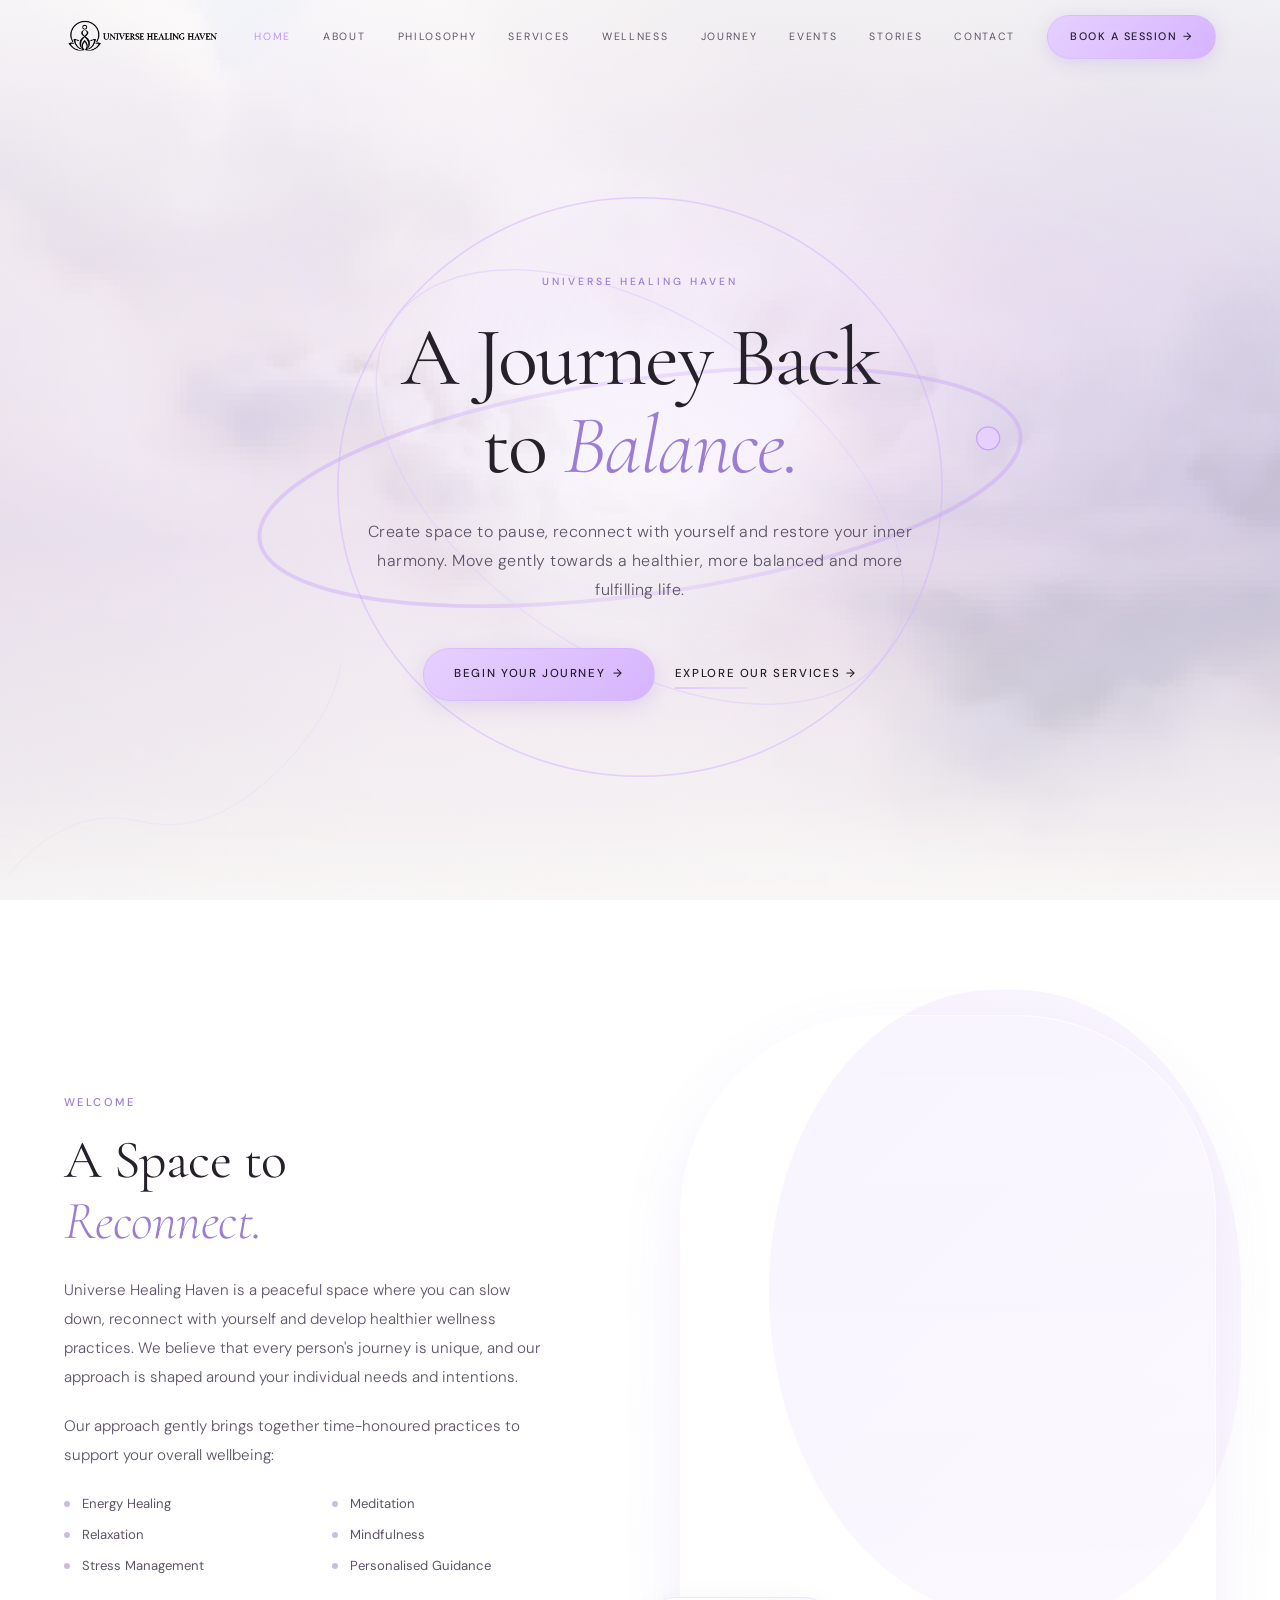
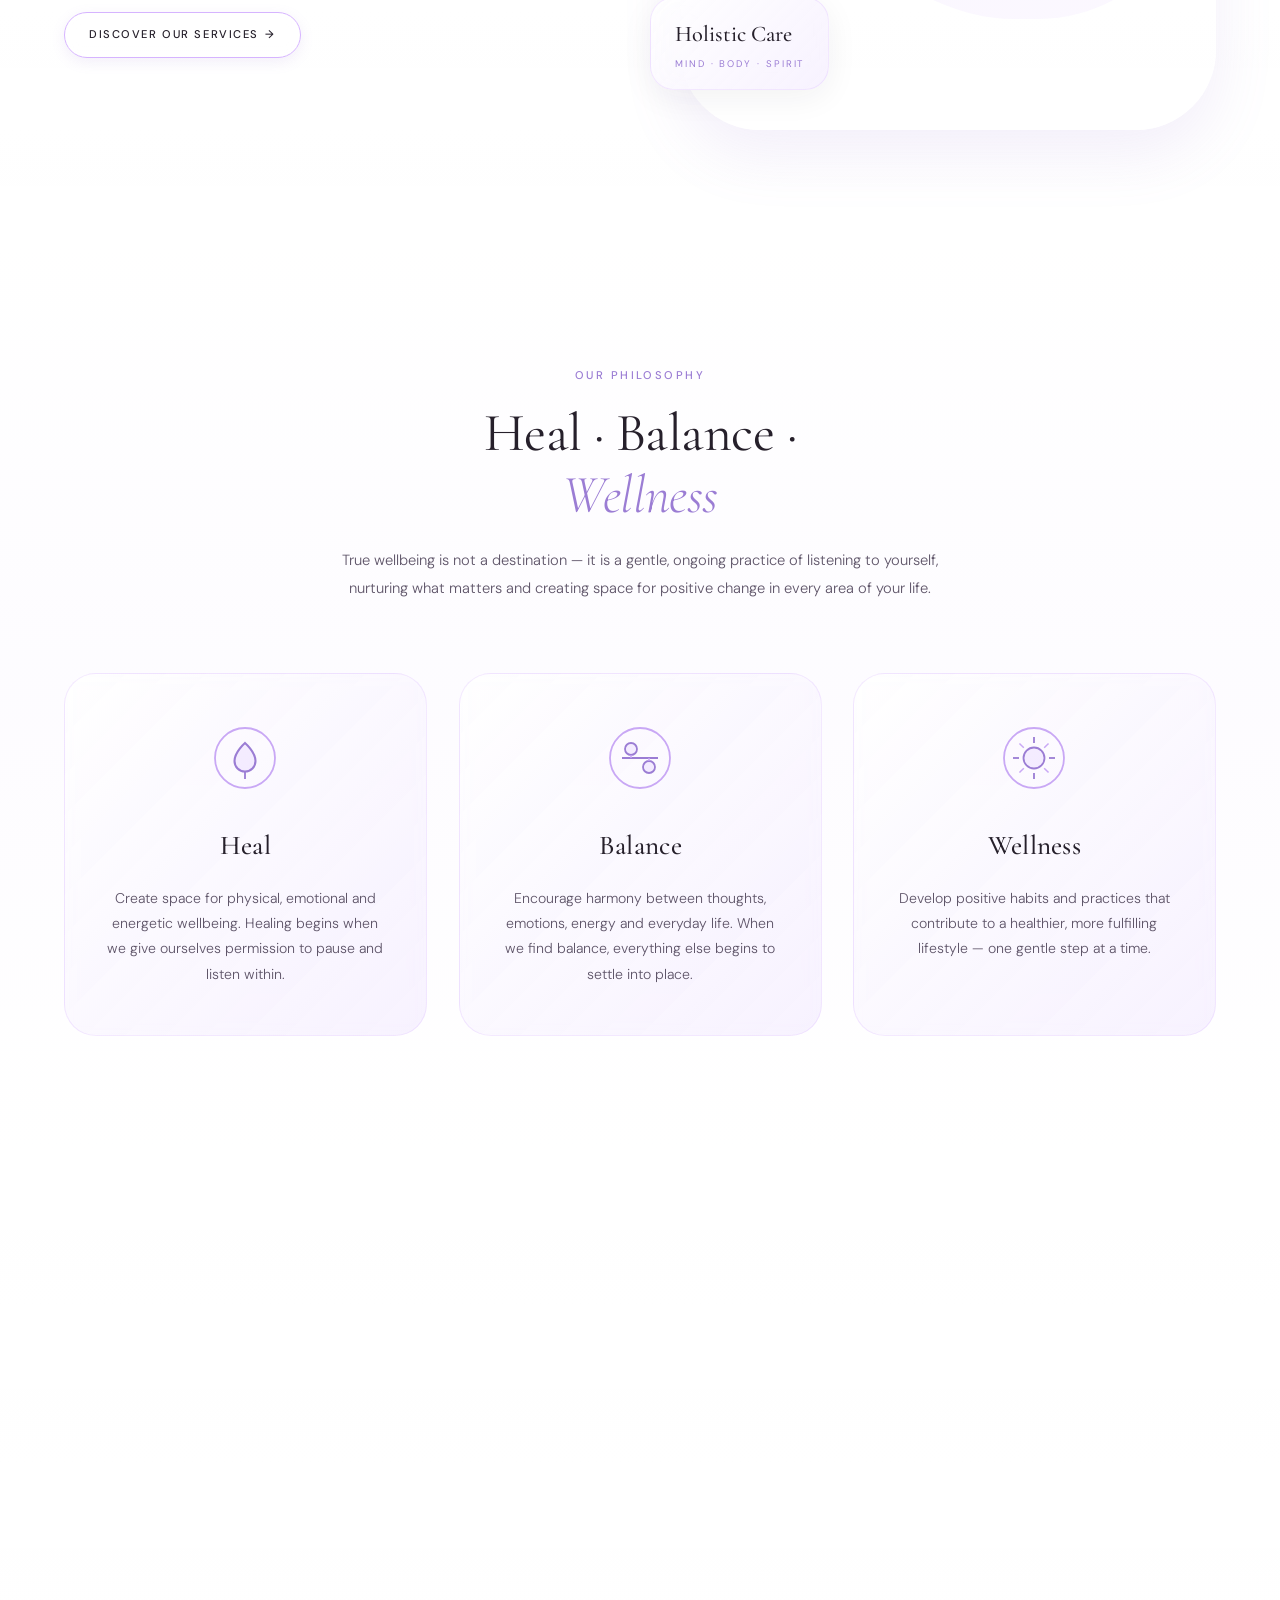
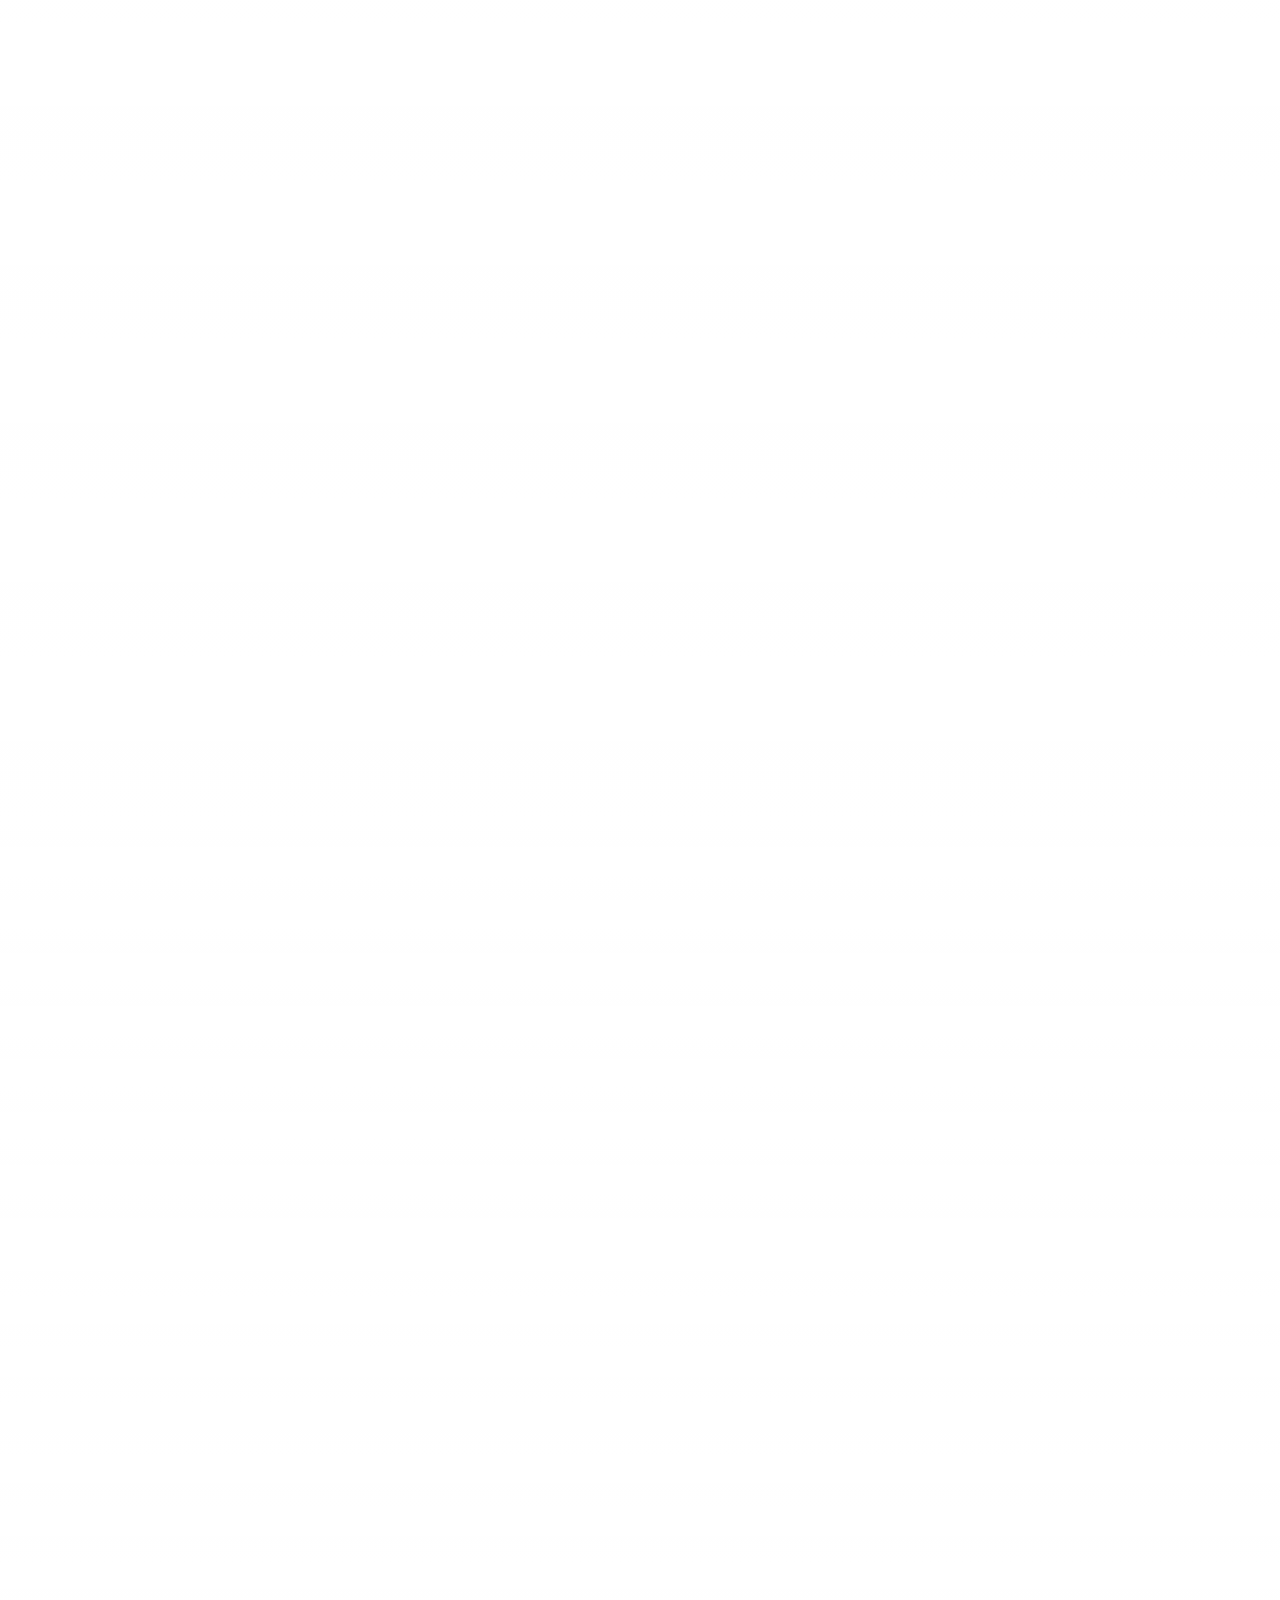
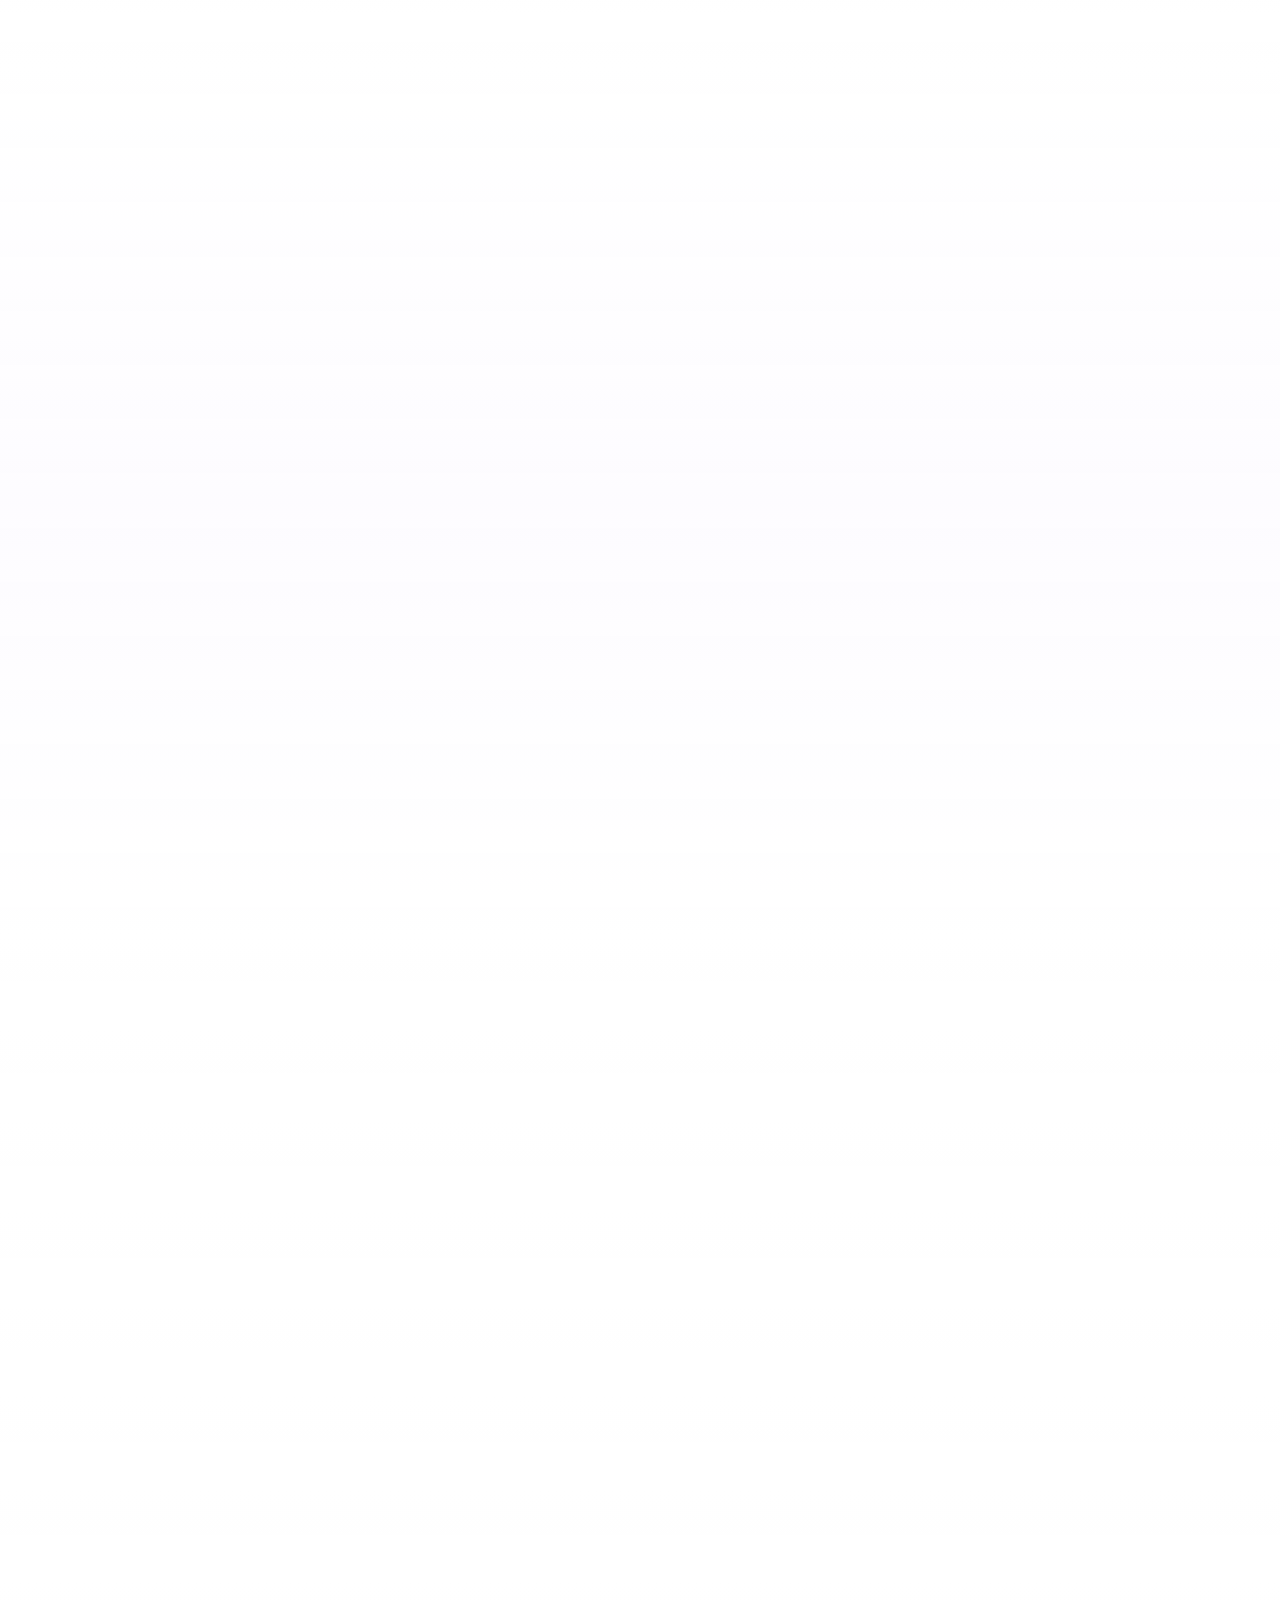
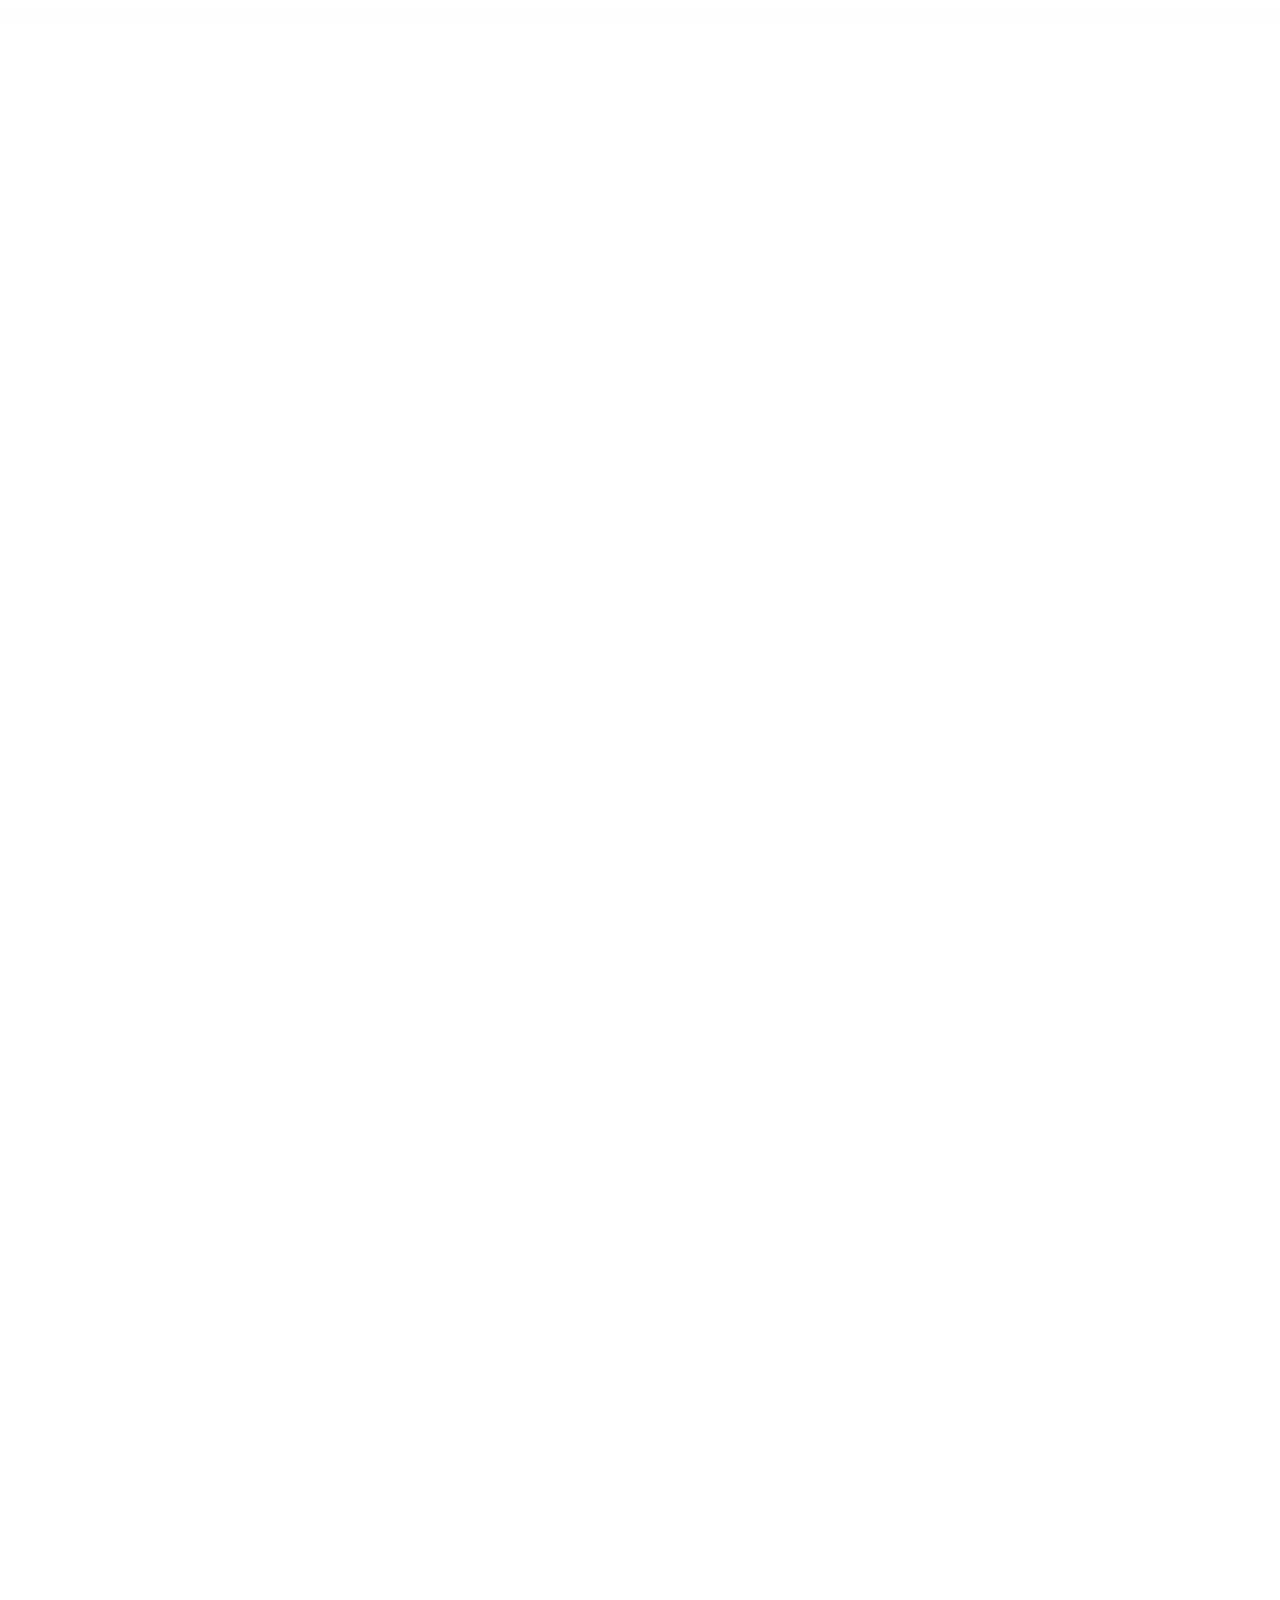
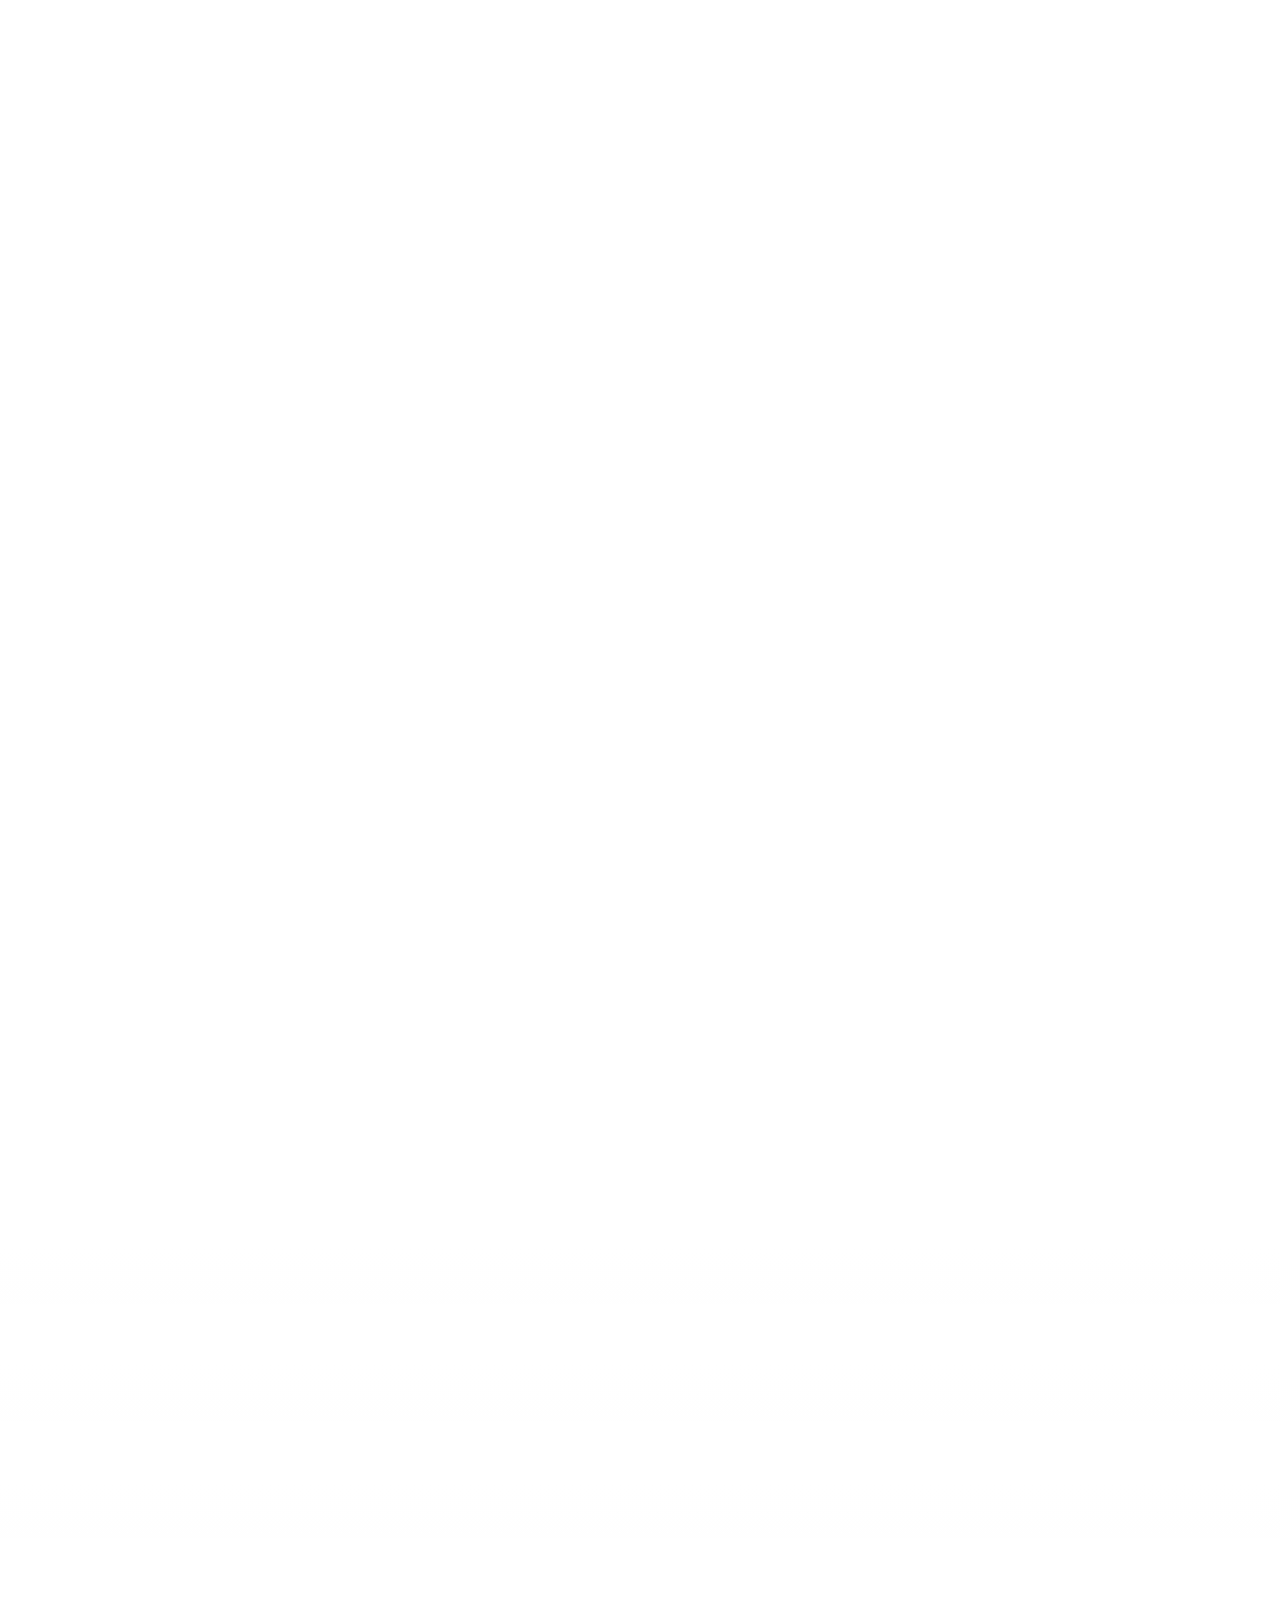
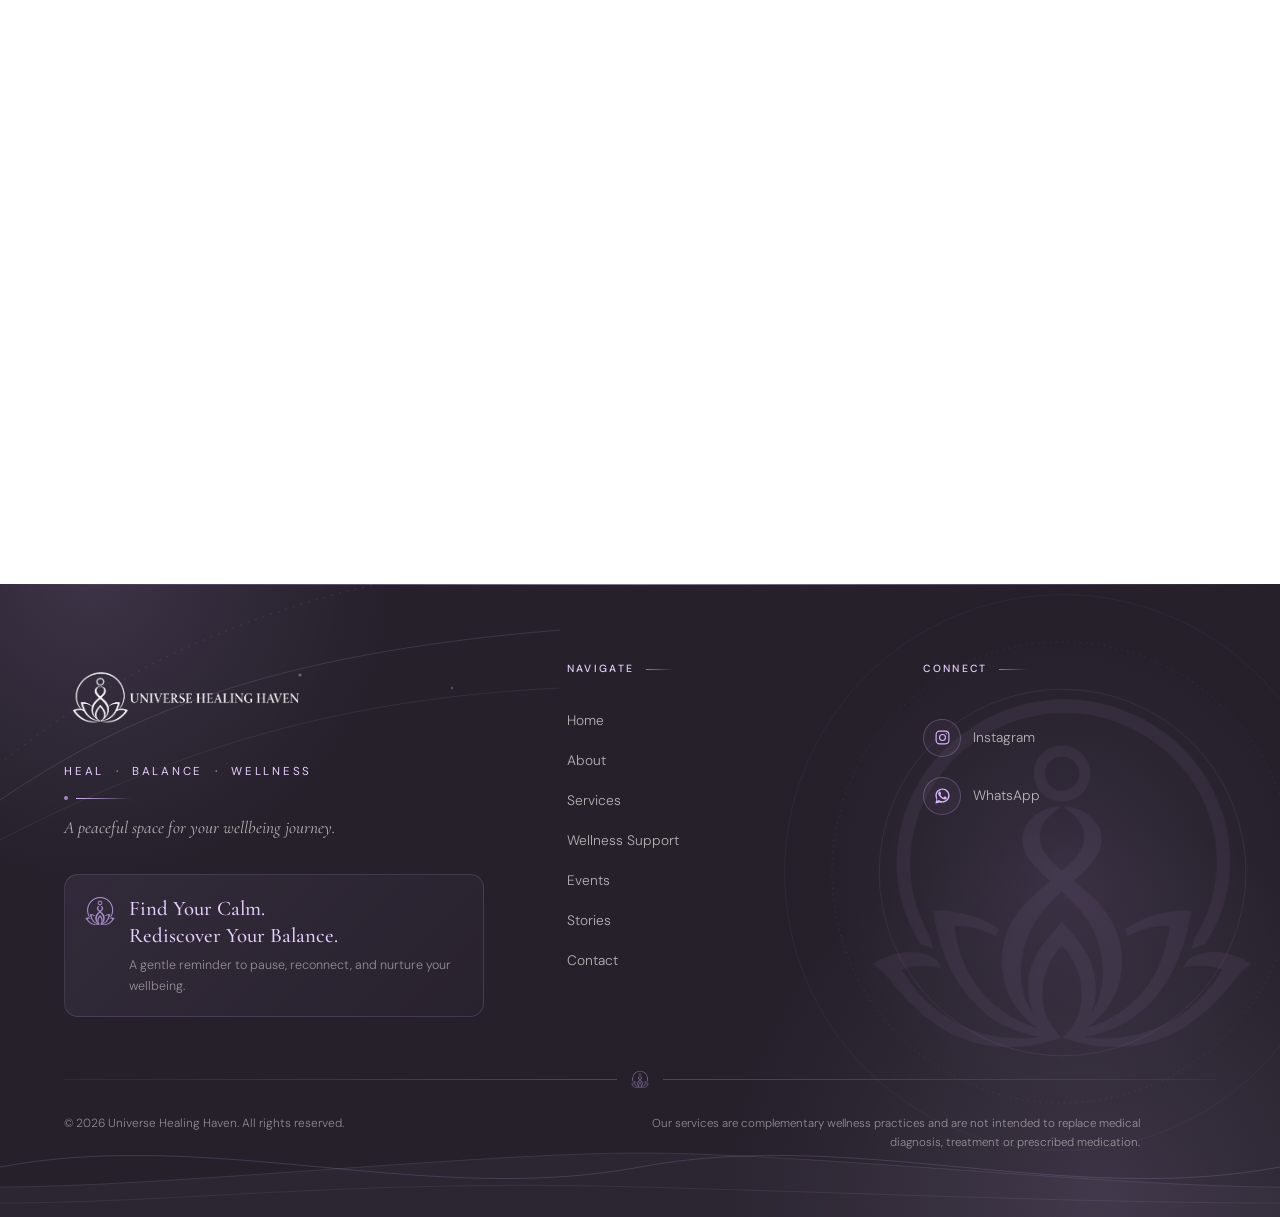
==== commit 18c2bead: "feat: premium 3D & motion overhaul (WebGL hero halo, motion system, reveals) - Hero: raw-WebGL orbit" ====
--- a/index.html
+++ b/index.html
@@ -9,8 +9,10 @@
   <link rel="preconnect" href="https://fonts.googleapis.com" />
   <link rel="preconnect" href="https://fonts.gstatic.com" crossorigin />
   <link href="https://fonts.googleapis.com/css2?family=Cormorant+Garamond:ital,wght@0,400;0,500;0,600;1,400;1,500&family=DM+Sans:wght@300;400;500&display=swap" rel="stylesheet" />
-  <link rel="icon" type="image/png" href="finalcropimg.png" />
-  <link rel="apple-touch-icon" href="finalcropimg.png" />
+  <script>document.documentElement.classList.add('js');</script>
+  <link rel="icon" type="image/png" sizes="32x32" href="assets/icons/favicon-32.png" />
+  <link rel="icon" type="image/png" sizes="192x192" href="assets/icons/favicon-192.png" />
+  <link rel="apple-touch-icon" href="assets/icons/apple-touch-icon.png" />
   <link rel="preload" as="image" href="logofb.webp" type="image/webp" fetchpriority="high" />
 
   <!-- Open Graph / WhatsApp / Facebook Preview Tags -->
@@ -34,7 +36,7 @@
   <meta name="twitter:image" content="https://universehealinghaven.vercel.app/og-image.png" />
   <meta name="twitter:image:alt" content="Universe Healing Haven official website preview image" />
 
-  <link rel="stylesheet" href="style.css?v=4" />
+  <link rel="stylesheet" href="style.css?v=5" />
 </head>
 <body>
 
@@ -102,11 +104,20 @@
 
     <!-- ═══════════════════════════════ HERO ═══════════════════════════════ -->
     <section class="hero-section" id="home">
+      <!-- 3D orbital halo: WebGL canvas is injected by assets/js/halo3d.js; the SVG is the static fallback -->
+      <div class="hero-halo" aria-hidden="true">
+        <svg class="hero-halo-fallback" viewBox="0 0 1000 600" fill="none" xmlns="http://www.w3.org/2000/svg">
+          <ellipse cx="500" cy="300" rx="236" ry="226" stroke="#D6B4FF" stroke-width="1.2" opacity="0.55"/>
+          <ellipse cx="500" cy="300" rx="300" ry="84" stroke="#C396FC" stroke-width="3" opacity="0.35" transform="rotate(-8 500 300)"/>
+          <ellipse cx="500" cy="300" rx="232" ry="132" stroke="#E0C6FF" stroke-width="1" opacity="0.5" transform="rotate(34 500 300)"/>
+          <circle cx="772" cy="262" r="9" fill="#E6D0FF" stroke="#C396FC" stroke-width="1" opacity="0.8"/>
+        </svg>
+      </div>
       <div class="hero-inner">
-        <div class="hero-text fade-in" data-delay="0">
+        <div class="hero-text">
           <p class="hero-eyebrow">Universe Healing Haven</p>
           <h1 class="hero-headline">
-            A Journey Back<br />to <em>Balance.</em>
+            <span class="hl-line"><span class="hl-line-inner">A Journey Back</span></span><br /><span class="hl-line"><span class="hl-line-inner">to <em>Balance.</em></span></span>
           </h1>
           <p class="hero-sub">Create space to pause, reconnect with yourself and restore your inner harmony. Move gently towards a healthier, more balanced and more fulfilling life.</p>
           <div class="hero-ctas">
@@ -116,11 +127,11 @@
         </div>
       </div>
       <!-- Organic SVG curves -->
-      <svg class="hero-organic-line hero-organic-line--1" viewBox="0 0 400 300" fill="none" xmlns="http://www.w3.org/2000/svg">
-        <path d="M10 280 Q80 200 160 220 Q240 240 320 160 Q380 100 390 40" stroke="#D6B4FF" stroke-width="1.2" fill="none" opacity="0.35"/>
+      <svg aria-hidden="true" class="hero-organic-line hero-organic-line--1" viewBox="0 0 400 300" fill="none" xmlns="http://www.w3.org/2000/svg">
+        <path pathLength="1" d="M10 280 Q80 200 160 220 Q240 240 320 160 Q380 100 390 40" stroke="#D6B4FF" stroke-width="1.2" fill="none" opacity="0.35"/>
       </svg>
-      <svg class="hero-organic-line hero-organic-line--2" viewBox="0 0 300 400" fill="none" xmlns="http://www.w3.org/2000/svg">
-        <path d="M290 10 Q220 80 200 160 Q180 240 100 290 Q40 330 10 390" stroke="#E6D0FF" stroke-width="1.2" fill="none" opacity="0.30"/>
+      <svg aria-hidden="true" class="hero-organic-line hero-organic-line--2" viewBox="0 0 300 400" fill="none" xmlns="http://www.w3.org/2000/svg">
+        <path pathLength="1" d="M290 10 Q220 80 200 160 Q180 240 100 290 Q40 330 10 390" stroke="#E6D0FF" stroke-width="1.2" fill="none" opacity="0.30"/>
       </svg>
     </section>
 
@@ -170,9 +181,9 @@
           <div class="pillar-card fade-in" data-delay="0">
             <div class="pillar-icon">
               <svg viewBox="0 0 48 48" fill="none" xmlns="http://www.w3.org/2000/svg">
-                <circle cx="24" cy="24" r="20" stroke="#a8b69d" stroke-width="1.2"/>
-                <path d="M24 14 C24 14 17 20 17 26 C17 29.9 20.1 33 24 33 C27.9 33 31 29.9 31 26 C31 20 24 14 24 14Z" stroke="#6b7d5e" stroke-width="1.4" fill="rgba(168,182,157,0.2)"/>
-                <line x1="24" y1="33" x2="24" y2="38" stroke="#6b7d5e" stroke-width="1.2"/>
+                <circle cx="24" cy="24" r="20" stroke="#C9A8F5" stroke-width="1.2"/>
+                <path d="M24 14 C24 14 17 20 17 26 C17 29.9 20.1 33 24 33 C27.9 33 31 29.9 31 26 C31 20 24 14 24 14Z" stroke="#9B7DD4" stroke-width="1.4" fill="rgba(214,180,255,0.22)"/>
+                <line x1="24" y1="33" x2="24" y2="38" stroke="#9B7DD4" stroke-width="1.2"/>
               </svg>
             </div>
             <h3 class="pillar-title">Heal</h3>
@@ -182,12 +193,12 @@
           <div class="pillar-card fade-in" data-delay="120">
             <div class="pillar-icon">
               <svg viewBox="0 0 48 48" fill="none" xmlns="http://www.w3.org/2000/svg">
-                <circle cx="24" cy="24" r="20" stroke="#a8b69d" stroke-width="1.2"/>
-                <line x1="12" y1="24" x2="36" y2="24" stroke="#6b7d5e" stroke-width="1.4"/>
-                <circle cx="18" cy="18" r="4" stroke="#6b7d5e" stroke-width="1.2" fill="rgba(168,182,157,0.2)"/>
-                <circle cx="30" cy="30" r="4" stroke="#6b7d5e" stroke-width="1.2" fill="rgba(200,182,142,0.2)"/>
-                <path d="M18 22 L18 24" stroke="#a8b69d" stroke-width="1"/>
-                <path d="M30 24 L30 26" stroke="#a8b69d" stroke-width="1"/>
+                <circle cx="24" cy="24" r="20" stroke="#C9A8F5" stroke-width="1.2"/>
+                <line x1="12" y1="24" x2="36" y2="24" stroke="#9B7DD4" stroke-width="1.4"/>
+                <circle cx="18" cy="18" r="4" stroke="#9B7DD4" stroke-width="1.2" fill="rgba(214,180,255,0.22)"/>
+                <circle cx="30" cy="30" r="4" stroke="#9B7DD4" stroke-width="1.2" fill="rgba(214,180,255,0.22)"/>
+                <path d="M18 22 L18 24" stroke="#C9A8F5" stroke-width="1"/>
+                <path d="M30 24 L30 26" stroke="#C9A8F5" stroke-width="1"/>
               </svg>
             </div>
             <h3 class="pillar-title">Balance</h3>
@@ -197,16 +208,16 @@
           <div class="pillar-card fade-in" data-delay="240">
             <div class="pillar-icon">
               <svg viewBox="0 0 48 48" fill="none" xmlns="http://www.w3.org/2000/svg">
-                <circle cx="24" cy="24" r="20" stroke="#a8b69d" stroke-width="1.2"/>
-                <circle cx="24" cy="24" r="7" stroke="#6b7d5e" stroke-width="1.2" fill="rgba(168,182,157,0.2)"/>
-                <line x1="24" y1="10" x2="24" y2="14" stroke="#6b7d5e" stroke-width="1.2"/>
-                <line x1="24" y1="34" x2="24" y2="38" stroke="#6b7d5e" stroke-width="1.2"/>
-                <line x1="10" y1="24" x2="14" y2="24" stroke="#6b7d5e" stroke-width="1.2"/>
-                <line x1="34" y1="24" x2="38" y2="24" stroke="#6b7d5e" stroke-width="1.2"/>
-                <line x1="14.3" y1="14.3" x2="17.2" y2="17.2" stroke="#a8b69d" stroke-width="1"/>
-                <line x1="30.8" y1="30.8" x2="33.7" y2="33.7" stroke="#a8b69d" stroke-width="1"/>
-                <line x1="33.7" y1="14.3" x2="30.8" y2="17.2" stroke="#a8b69d" stroke-width="1"/>
-                <line x1="17.2" y1="30.8" x2="14.3" y2="33.7" stroke="#a8b69d" stroke-width="1"/>
+                <circle cx="24" cy="24" r="20" stroke="#C9A8F5" stroke-width="1.2"/>
+                <circle cx="24" cy="24" r="7" stroke="#9B7DD4" stroke-width="1.2" fill="rgba(214,180,255,0.22)"/>
+                <line x1="24" y1="10" x2="24" y2="14" stroke="#9B7DD4" stroke-width="1.2"/>
+                <line x1="24" y1="34" x2="24" y2="38" stroke="#9B7DD4" stroke-width="1.2"/>
+                <line x1="10" y1="24" x2="14" y2="24" stroke="#9B7DD4" stroke-width="1.2"/>
+                <line x1="34" y1="24" x2="38" y2="24" stroke="#9B7DD4" stroke-width="1.2"/>
+                <line x1="14.3" y1="14.3" x2="17.2" y2="17.2" stroke="#C9A8F5" stroke-width="1"/>
+                <line x1="30.8" y1="30.8" x2="33.7" y2="33.7" stroke="#C9A8F5" stroke-width="1"/>
+                <line x1="33.7" y1="14.3" x2="30.8" y2="17.2" stroke="#C9A8F5" stroke-width="1"/>
+                <line x1="17.2" y1="30.8" x2="14.3" y2="33.7" stroke="#C9A8F5" stroke-width="1"/>
               </svg>
             </div>
             <h3 class="pillar-title">Wellness</h3>
@@ -229,8 +240,8 @@
           <div class="service-card fade-in" data-delay="0">
             <div class="service-icon">
               <svg viewBox="0 0 28 28" fill="none" xmlns="http://www.w3.org/2000/svg">
-                <path d="M14 3 C14 3 5 10 5 16 C5 21 9 25 14 25 C19 25 23 21 23 16 C23 10 14 3 14 3Z" stroke="#6b7d5e" stroke-width="1.3" fill="none"/>
-                <path d="M14 10 L14 18 M10 14 L18 14" stroke="#8a9a7b" stroke-width="1.2"/>
+                <path d="M14 3 C14 3 5 10 5 16 C5 21 9 25 14 25 C19 25 23 21 23 16 C23 10 14 3 14 3Z" stroke="#9B7DD4" stroke-width="1.3" fill="none"/>
+                <path d="M14 10 L14 18 M10 14 L18 14" stroke="#B08EE6" stroke-width="1.2"/>
               </svg>
             </div>
             <h3 class="service-title">Energy Healing</h3>
@@ -240,10 +251,10 @@
           <div class="service-card fade-in" data-delay="80">
             <div class="service-icon">
               <svg viewBox="0 0 28 28" fill="none" xmlns="http://www.w3.org/2000/svg">
-                <circle cx="14" cy="14" r="10" stroke="#6b7d5e" stroke-width="1.3" fill="none"/>
-                <circle cx="14" cy="14" r="4" stroke="#8a9a7b" stroke-width="1.2" fill="rgba(168,182,157,0.15)"/>
-                <line x1="14" y1="4" x2="14" y2="7" stroke="#a8b69d" stroke-width="1"/>
-                <line x1="14" y1="21" x2="14" y2="24" stroke="#a8b69d" stroke-width="1"/>
+                <circle cx="14" cy="14" r="10" stroke="#9B7DD4" stroke-width="1.3" fill="none"/>
+                <circle cx="14" cy="14" r="4" stroke="#B08EE6" stroke-width="1.2" fill="rgba(214,180,255,0.18)"/>
+                <line x1="14" y1="4" x2="14" y2="7" stroke="#C9A8F5" stroke-width="1"/>
+                <line x1="14" y1="21" x2="14" y2="24" stroke="#C9A8F5" stroke-width="1"/>
               </svg>
             </div>
             <h3 class="service-title">Meditation &amp; Mindfulness</h3>
@@ -253,9 +264,9 @@
           <div class="service-card fade-in" data-delay="160">
             <div class="service-icon">
               <svg viewBox="0 0 28 28" fill="none" xmlns="http://www.w3.org/2000/svg">
-                <path d="M4 20 Q8 12 14 14 Q20 16 24 8" stroke="#6b7d5e" stroke-width="1.3" fill="none"/>
-                <circle cx="4" cy="20" r="2" fill="#a8b69d"/>
-                <circle cx="24" cy="8" r="2" fill="#8a9a7b"/>
+                <path d="M4 20 Q8 12 14 14 Q20 16 24 8" stroke="#9B7DD4" stroke-width="1.3" fill="none"/>
+                <circle cx="4" cy="20" r="2" fill="#C9A8F5"/>
+                <circle cx="24" cy="8" r="2" fill="#B08EE6"/>
               </svg>
             </div>
             <h3 class="service-title">Stress Management</h3>
@@ -265,9 +276,9 @@
           <div class="service-card fade-in" data-delay="240">
             <div class="service-icon">
               <svg viewBox="0 0 28 28" fill="none" xmlns="http://www.w3.org/2000/svg">
-                <path d="M20 8 C16 6 11 8 10 12 C9 16 12 20 16 21 C20 22 24 19 25 15 C22 17 18 16 16 14 C14 12 14 8 17 6" stroke="#6b7d5e" stroke-width="1.3" fill="none"/>
-                <circle cx="21" cy="5" r="1" fill="#c8b68e"/>
-                <circle cx="25" cy="9" r="0.8" fill="#c8b68e"/>
+                <path d="M20 8 C16 6 11 8 10 12 C9 16 12 20 16 21 C20 22 24 19 25 15 C22 17 18 16 16 14 C14 12 14 8 17 6" stroke="#9B7DD4" stroke-width="1.3" fill="none"/>
+                <circle cx="21" cy="5" r="1" fill="#C396FC"/>
+                <circle cx="25" cy="9" r="0.8" fill="#C396FC"/>
               </svg>
             </div>
             <h3 class="service-title">Sleep &amp; Relaxation</h3>
@@ -277,7 +288,7 @@
           <div class="service-card fade-in" data-delay="320">
             <div class="service-icon">
               <svg viewBox="0 0 28 28" fill="none" xmlns="http://www.w3.org/2000/svg">
-                <path d="M14 24 C14 24 4 18 4 11 C4 7 7 4 10 4 C12.5 4 14 6 14 6 C14 6 15.5 4 18 4 C21 4 24 7 24 11 C24 18 14 24 14 24Z" stroke="#6b7d5e" stroke-width="1.3" fill="rgba(168,182,157,0.12)"/>
+                <path d="M14 24 C14 24 4 18 4 11 C4 7 7 4 10 4 C12.5 4 14 6 14 6 C14 6 15.5 4 18 4 C21 4 24 7 24 11 C24 18 14 24 14 24Z" stroke="#9B7DD4" stroke-width="1.3" fill="rgba(214,180,255,0.15)"/>
               </svg>
             </div>
             <h3 class="service-title">Emotional Wellness</h3>
@@ -287,11 +298,11 @@
           <div class="service-card fade-in" data-delay="400">
             <div class="service-icon">
               <svg viewBox="0 0 28 28" fill="none" xmlns="http://www.w3.org/2000/svg">
-                <circle cx="14" cy="10" r="6" stroke="#6b7d5e" stroke-width="1.3" fill="none"/>
-                <path d="M8 25 Q14 20 20 25" stroke="#6b7d5e" stroke-width="1.3" fill="none"/>
-                <circle cx="12" cy="9" r="1" fill="#8a9a7b"/>
-                <circle cx="16" cy="9" r="1" fill="#8a9a7b"/>
-                <path d="M12 12 Q14 14 16 12" stroke="#a8b69d" stroke-width="1"/>
+                <circle cx="14" cy="10" r="6" stroke="#9B7DD4" stroke-width="1.3" fill="none"/>
+                <path d="M8 25 Q14 20 20 25" stroke="#9B7DD4" stroke-width="1.3" fill="none"/>
+                <circle cx="12" cy="9" r="1" fill="#B08EE6"/>
+                <circle cx="16" cy="9" r="1" fill="#B08EE6"/>
+                <path d="M12 12 Q14 14 16 12" stroke="#C9A8F5" stroke-width="1"/>
               </svg>
             </div>
             <h3 class="service-title">Kids Wellness &amp; Super Brain Yoga</h3>
@@ -351,9 +362,9 @@
           <div class="disclaimer-card">
             <div class="disclaimer-icon">
               <svg viewBox="0 0 22 22" fill="none" xmlns="http://www.w3.org/2000/svg">
-                <circle cx="11" cy="11" r="9" stroke="#6b7d5e" stroke-width="1.3"/>
-                <line x1="11" y1="7" x2="11" y2="13" stroke="#6b7d5e" stroke-width="1.5" stroke-linecap="round"/>
-                <circle cx="11" cy="15.5" r="0.8" fill="#6b7d5e"/>
+                <circle cx="11" cy="11" r="9" stroke="#9B7DD4" stroke-width="1.3"/>
+                <line x1="11" y1="7" x2="11" y2="13" stroke="#9B7DD4" stroke-width="1.5" stroke-linecap="round"/>
+                <circle cx="11" cy="15.5" r="0.8" fill="#9B7DD4"/>
               </svg>
             </div>
             <h3 class="disclaimer-title">Important Notice</h3>
@@ -412,8 +423,8 @@
           <div class="why-card fade-in" data-delay="0">
             <div class="why-icon">
               <svg viewBox="0 0 24 24" fill="none" xmlns="http://www.w3.org/2000/svg">
-                <path d="M12 2 L12 22 M7 7 Q12 2 17 7 M7 17 Q12 22 17 17" stroke="#a89868" stroke-width="1.3" fill="none"/>
-                <circle cx="12" cy="12" r="3" stroke="#c8b68e" stroke-width="1.2" fill="rgba(200,182,142,0.15)"/>
+                <path d="M12 2 L12 22 M7 7 Q12 2 17 7 M7 17 Q12 22 17 17" stroke="#9B7DD4" stroke-width="1.3" fill="none"/>
+                <circle cx="12" cy="12" r="3" stroke="#C396FC" stroke-width="1.2" fill="rgba(214,180,255,0.18)"/>
               </svg>
             </div>
             <h3 class="why-title">Personalised Care</h3>
@@ -422,9 +433,9 @@
           <div class="why-card fade-in" data-delay="100">
             <div class="why-icon">
               <svg viewBox="0 0 24 24" fill="none" xmlns="http://www.w3.org/2000/svg">
-                <circle cx="12" cy="12" r="9" stroke="#a89868" stroke-width="1.3" fill="none"/>
-                <circle cx="12" cy="12" r="4" stroke="#c8b68e" stroke-width="1" fill="none"/>
-                <circle cx="12" cy="12" r="1" fill="#c8b68e"/>
+                <circle cx="12" cy="12" r="9" stroke="#9B7DD4" stroke-width="1.3" fill="none"/>
+                <circle cx="12" cy="12" r="4" stroke="#C396FC" stroke-width="1" fill="none"/>
+                <circle cx="12" cy="12" r="1" fill="#C396FC"/>
               </svg>
             </div>
             <h3 class="why-title">Holistic Approach</h3>
@@ -433,9 +444,9 @@
           <div class="why-card fade-in" data-delay="200">
             <div class="why-icon">
               <svg viewBox="0 0 24 24" fill="none" xmlns="http://www.w3.org/2000/svg">
-                <path d="M4 20 Q12 4 20 20" stroke="#a89868" stroke-width="1.3" fill="none"/>
-                <line x1="12" y1="8" x2="12" y2="16" stroke="#c8b68e" stroke-width="1.2"/>
-                <circle cx="12" cy="6" r="1.5" fill="rgba(200,182,142,0.3)" stroke="#c8b68e" stroke-width="1"/>
+                <path d="M4 20 Q12 4 20 20" stroke="#9B7DD4" stroke-width="1.3" fill="none"/>
+                <line x1="12" y1="8" x2="12" y2="16" stroke="#C396FC" stroke-width="1.2"/>
+                <circle cx="12" cy="6" r="1.5" fill="rgba(214,180,255,0.3)" stroke="#C396FC" stroke-width="1"/>
               </svg>
             </div>
             <h3 class="why-title">Peaceful Environment</h3>
@@ -444,9 +455,9 @@
           <div class="why-card fade-in" data-delay="300">
             <div class="why-icon">
               <svg viewBox="0 0 24 24" fill="none" xmlns="http://www.w3.org/2000/svg">
-                <path d="M4 18 L8 14 L12 16 L16 10 L20 6" stroke="#a89868" stroke-width="1.3" fill="none"/>
-                <circle cx="20" cy="6" r="2" fill="rgba(200,182,142,0.3)" stroke="#c8b68e" stroke-width="1"/>
-                <path d="M17 6 L20 6 L20 9" stroke="#c8b68e" stroke-width="1"/>
+                <path d="M4 18 L8 14 L12 16 L16 10 L20 6" stroke="#9B7DD4" stroke-width="1.3" fill="none"/>
+                <circle cx="20" cy="6" r="2" fill="rgba(214,180,255,0.3)" stroke="#C396FC" stroke-width="1"/>
+                <path d="M17 6 L20 6 L20 9" stroke="#C396FC" stroke-width="1"/>
               </svg>
             </div>
             <h3 class="why-title">Continuous Growth</h3>
@@ -481,6 +492,11 @@
       <div class="section-inner founder-inner">
         <div class="founder-image-col fade-in">
           <div class="founder-image-wrap">
+            <div class="founder-orbit" aria-hidden="true">
+              <span class="founder-orbit-ring founder-orbit-ring--1"></span>
+              <span class="founder-orbit-ring founder-orbit-ring--2"></span>
+            </div>
+            <span class="founder-orb" aria-hidden="true"></span>
             <div class="founder-curve-bg"></div>
             <div class="founder-frame">
               <picture>
@@ -491,7 +507,7 @@
             </div>
             <!-- Thin organic decorative curve -->
             <svg class="founder-decorative-curve" viewBox="0 0 120 280" fill="none" xmlns="http://www.w3.org/2000/svg" aria-hidden="true">
-              <path d="M60 0 Q20 70 80 140 Q110 180 50 230 Q30 260 60 280" stroke="#D6B4FF" stroke-width="1.2" fill="none" opacity="0.5"/>
+              <path pathLength="1" d="M60 0 Q20 70 80 140 Q110 180 50 230 Q30 260 60 280" stroke="#D6B4FF" stroke-width="1.2" fill="none" opacity="0.5"/>
             </svg>
             <div class="founder-float-tag">
               <span class="founder-tag-name">Jennifer John</span>
@@ -533,7 +549,7 @@
       <!-- ── Marquee Rows (full-width, outside section-inner for edge-to-edge effect) ── -->
       <div class="marquee-wrapper" aria-label="Client testimonials carousel" role="region">
         <!-- Single scrolling row -->
-        <div class="marquee-row" aria-hidden="true">
+        <div class="marquee-row">
           <div class="marquee-track marquee-track--row1" id="marquee-track-1"></div>
         </div>
       </div>
@@ -578,8 +594,8 @@
             <li class="contact-detail-item">
               <div class="contact-detail-icon">
                 <svg viewBox="0 0 20 20" fill="none" xmlns="http://www.w3.org/2000/svg">
-                  <path d="M5 3a2 2 0 00-2 2v10a2 2 0 002 2h10a2 2 0 002-2V5a2 2 0 00-2-2H5z" stroke="#6b7d5e" stroke-width="1.2" fill="none"/>
-                  <path d="M7 10l2 2 4-4" stroke="#6b7d5e" stroke-width="1.3"/>
+                  <path d="M5 3a2 2 0 00-2 2v10a2 2 0 002 2h10a2 2 0 002-2V5a2 2 0 00-2-2H5z" stroke="#9B7DD4" stroke-width="1.2" fill="none"/>
+                  <path d="M7 10l2 2 4-4" stroke="#9B7DD4" stroke-width="1.3"/>
                 </svg>
               </div>
               <div class="contact-detail-content">
@@ -774,6 +790,7 @@
     </svg>
   </a>
 
+  <script src="assets/js/halo3d.js" defer></script>
   <script src="app.js" defer></script>
 </body>
 </html>
--- a/style.css
+++ b/style.css
@@ -220,16 +220,8 @@
 }
 
 /* â”€â”€â”€ Fade-in Animation â”€â”€â”€â”€â”€â”€â”€â”€â”€â”€â”€â”€â”€â”€â”€â”€â”€â”€â”€â”€â”€â”€â”€â”€â”€â”€â”€â”€â”€â”€â”€â”€â”€â”€â”€â”€â”€â”€â”€â”€â”€â”€â”€â”€â”€â”€â”€â”€â”€â”€â”€ */
-.fade-in {
-  opacity: 0;
-  transform: translateY(28px);
-  transition: opacity 0.85s var(--ease-slow), transform 0.85s var(--ease-slow);
-}
-
-.fade-in.visible {
-  opacity: 1;
-  transform: translateY(0);
-}
+/* Reveal states live in the MOTION & DEPTH LAYER at the end of this file
+   (scoped to html.js so content stays visible without JavaScript). */
 
 /* â”€â”€â”€ Buttons â”€â”€â”€â”€â”€â”€â”€â”€â”€â”€â”€â”€â”€â”€â”€â”€â”€â”€â”€â”€â”€â”€â”€â”€â”€â”€â”€â”€â”€â”€â”€â”€â”€â”€â”€â”€â”€â”€â”€â”€â”€â”€â”€â”€â”€â”€â”€â”€â”€â”€â”€â”€â”€â”€â”€â”€â”€â”€â”€â”€â”€ */
 .btn-primary {
@@ -3560,3 +3552,660 @@
     display: none !important;
   }
 }
+
+/* ==========================================================================
+   MOTION & DEPTH LAYER
+   One motion system for the whole page. Personality: premium and calm --
+   one signature ease-out curve, no overshoot or bounce, short staggers.
+   Every hidden-before-reveal state is scoped to html.js, so content is
+   never hidden when JavaScript is unavailable.
+   ========================================================================== */
+:root {
+  /* Easing */
+  --ease-signature: cubic-bezier(0.22, 1, 0.36, 1);  /* entrances, hovers (80% of motion) */
+  --ease-ambient:   cubic-bezier(0.45, 0, 0.55, 1);  /* looping, sine-like */
+  --ease-press:     cubic-bezier(0.2, 0, 0, 1);      /* press feedback */
+
+  /* Durations */
+  --dur-micro:  180ms;   /* small UI state changes */
+  --dur-ui:     260ms;   /* buttons and links */
+  --dur-card:   320ms;   /* card interactions */
+  --dur-reveal: 750ms;   /* scroll reveals */
+  --dur-image:  1100ms;  /* image unmasking */
+  --dur-hero:   1100ms;  /* hero entrance */
+  --dur-ambient: 12s;    /* ambient cycles (6-15s range) */
+
+  /* Distances, scale, stagger */
+  --stagger:          80ms;
+  --reveal-y:         22px;
+  --reveal-y-child:   14px;
+  --lift-card:        -6px;
+  --lift-btn:         -2px;
+  --press-scale:      0.97;
+  --image-from-scale: 1.08;
+
+  /* Focus */
+  --focus-color: #9B7DD4;
+}
+
+/* ---------- Scroll reveals ---------------------------------------------- */
+.js .fade-in:not(.visible) {
+  opacity: 0;
+  transform: translate3d(0, var(--reveal-y), 0);
+}
+
+.js .fade-in:not(.is-settled) {
+  transition:
+    opacity var(--dur-reveal) var(--ease-signature),
+    transform var(--dur-reveal) var(--ease-signature);
+}
+
+/* Header groups: the block stays put, its children arrive in a short stagger */
+.js .fade-in[data-stagger] {
+  opacity: 1;
+  transform: none;
+}
+
+.js .fade-in[data-stagger]:not(.visible) > * {
+  opacity: 0;
+  transform: translate3d(0, var(--reveal-y-child), 0);
+}
+
+.js .fade-in[data-stagger]:not(.is-settled) > * {
+  transition:
+    opacity var(--dur-reveal) var(--ease-signature),
+    transform var(--dur-reveal) var(--ease-signature);
+  transition-delay: calc(var(--i, 0) * var(--stagger));
+}
+
+/* ---------- Hero: one orchestrated entrance (CSS only, ~1.3s) ------------
+   Runs on first paint without waiting for JavaScript, so the headline
+   (the page's LCP element) is never gated behind script execution. */
+.hero-eyebrow {
+  animation: heroRise var(--dur-hero) var(--ease-signature) 80ms both;
+}
+
+.hl-line {
+  display: inline-block;
+  overflow: hidden;
+  vertical-align: top;
+  /* room for ascenders, descenders and the italic overhang */
+  padding: 0.04em 0.08em 0.14em;
+  margin: -0.04em -0.08em -0.14em;
+}
+
+.hl-line-inner {
+  display: inline-block;
+  animation: heroLine var(--dur-hero) var(--ease-signature) 160ms both;
+}
+
+.hl-line + br + .hl-line .hl-line-inner {
+  animation-delay: 280ms;
+}
+
+.hero-sub {
+  animation: heroRise var(--dur-hero) var(--ease-signature) 480ms both;
+}
+
+.hero-ctas > * {
+  animation: heroRise var(--dur-hero) var(--ease-signature) 600ms both;
+}
+
+.hero-ctas > * + * {
+  animation-delay: 680ms;
+}
+
+@keyframes heroRise {
+  from { opacity: 0; transform: translate3d(0, 16px, 0); }
+  to   { opacity: 1; transform: none; }
+}
+
+@keyframes heroLine {
+  from { transform: translate3d(0, 108%, 0); }
+  to   { transform: none; }
+}
+
+/* Organic hero lines draw themselves in */
+.hero-organic-line path {
+  stroke-dasharray: 1;
+  stroke-dashoffset: 1;
+  animation: lineDraw 2400ms var(--ease-signature) 500ms forwards;
+}
+
+@keyframes lineDraw {
+  to { stroke-dashoffset: 0; }
+}
+
+/* ---------- Hero 3D halo -------------------------------------------------- */
+.hero-halo {
+  position: absolute;
+  inset: 74px 0 0;
+  z-index: 1;
+  pointer-events: none;
+}
+
+.hero-halo-fallback,
+.hero-halo-canvas {
+  position: absolute;
+  inset: 0;
+  width: 100%;
+  height: 100%;
+}
+
+.hero-halo-fallback {
+  animation: haloIn 1600ms var(--ease-signature) 240ms both;
+  transition: opacity 900ms var(--ease-signature);
+}
+
+.hero-halo-canvas {
+  opacity: 0;
+  transform: scale(0.97);
+  transition: opacity 1600ms var(--ease-signature), transform 1600ms var(--ease-signature);
+}
+
+.hero-halo.is-3d .hero-halo-canvas {
+  opacity: 1;
+  transform: none;
+}
+
+.hero-halo.is-3d .hero-halo-fallback {
+  opacity: 0;
+}
+
+@keyframes haloIn {
+  from { opacity: 0; transform: scale(0.95); }
+  to   { opacity: 1; transform: none; }
+}
+
+/* Soft light pool that keeps the headline crisp over the halo */
+.hero-text {
+  position: relative;
+}
+
+.hero-text::before {
+  content: '';
+  position: absolute;
+  inset: -12% -10%;
+  z-index: -1;
+  background: radial-gradient(ellipse 50% 46% at 50% 50%, rgba(255, 255, 255, 0.55) 0%, rgba(255, 255, 255, 0.22) 55%, transparent 75%);
+  pointer-events: none;
+}
+
+/* ---------- Buttons & links ---------------------------------------------- */
+.btn-primary,
+.btn-secondary,
+.btn-outline,
+.btn-book,
+.btn-whatsapp,
+.btn-submit,
+.btn-cta-primary,
+.btn-cta-outline {
+  transition:
+    background var(--dur-ui) var(--ease-signature),
+    color var(--dur-ui) var(--ease-signature),
+    border-color var(--dur-ui) var(--ease-signature),
+    box-shadow var(--dur-ui) var(--ease-signature),
+    transform var(--dur-ui) var(--ease-signature);
+}
+
+.btn-primary:active,
+.btn-secondary:active,
+.btn-outline:active,
+.btn-book:active,
+.btn-whatsapp:active,
+.btn-submit:active,
+.btn-cta-primary:active,
+.btn-cta-outline:active {
+  transform: translate3d(0, 0, 0) scale(var(--press-scale));
+  transition-duration: 90ms;
+  transition-timing-function: var(--ease-press);
+}
+
+.btn-arrow {
+  display: inline-block;
+  transition: transform var(--dur-ui) var(--ease-signature);
+}
+
+a:hover > .btn-arrow,
+a:focus-visible > .btn-arrow,
+button:hover > .btn-arrow,
+button:focus-visible > .btn-arrow {
+  transform: translate3d(3px, 0, 0);
+}
+
+.btn-ghost:active,
+.btn-text-link:active,
+.nav-link:active,
+.footer-nav-link:active {
+  opacity: 0.75;
+}
+
+/* One consistent keyboard focus indicator */
+a:focus-visible,
+button:focus-visible,
+[tabindex]:focus-visible {
+  outline: 2px solid var(--focus-color);
+  outline-offset: 3px;
+  border-radius: 6px;
+}
+
+.nav-link:focus-visible {
+  color: var(--lavender-deep);
+}
+
+.nav-link:focus-visible::after {
+  transform: scaleX(1);
+}
+
+.form-radio-label input:focus-visible + span {
+  outline: 2px solid var(--focus-color);
+  outline-offset: 3px;
+  border-radius: 4px;
+}
+
+button:disabled {
+  cursor: not-allowed;
+}
+
+.btn-submit.is-loading,
+.btn-submit:disabled {
+  cursor: progress;
+  transform: none;
+  box-shadow: 0 4px 14px rgba(155, 125, 212, 0.16);
+  background: linear-gradient(110deg, #E6D0FF 30%, #F3ECFF 50%, #E6D0FF 70%);
+  background-size: 220% 100%;
+  animation: btnShimmer 1.4s linear infinite;
+}
+
+@keyframes btnShimmer {
+  from { background-position: 120% 0; }
+  to   { background-position: -120% 0; }
+}
+
+/* Invalid field: one short, firm shake (no overshoot) */
+.form-input.is-invalid {
+  animation: fieldShake 320ms var(--ease-ambient) both;
+}
+
+@keyframes fieldShake {
+  0%, 100% { transform: translate3d(0, 0, 0); }
+  25%      { transform: translate3d(-6px, 0, 0); }
+  60%      { transform: translate3d(5px, 0, 0); }
+  85%      { transform: translate3d(-2px, 0, 0); }
+}
+
+/* Header + mobile navigation */
+.site-logo {
+  transition: opacity var(--dur-ui) var(--ease-signature);
+}
+
+.hamburger span {
+  transition: transform var(--dur-ui) var(--ease-signature), opacity var(--dur-ui) var(--ease-signature);
+}
+
+.hamburger:active span {
+  transform: scaleX(0.86);
+}
+
+.js .mobile-nav > a {
+  transition:
+    opacity 200ms var(--ease-signature),
+    transform 200ms var(--ease-signature),
+    color var(--dur-ui) var(--ease-signature);
+}
+
+.js .mobile-nav:not(.open) > a {
+  opacity: 0;
+  transform: translate3d(24px, 0, 0);
+}
+
+.js .mobile-nav.open > a {
+  transition-duration: 600ms, 600ms, var(--dur-ui);
+  transition-delay: calc(140ms + var(--i, 0) * 40ms), calc(140ms + var(--i, 0) * 40ms), 0ms;
+}
+
+/* ---------- Cards: restrained 3D depth ------------------------------------ */
+.why-card {
+  position: relative;
+  overflow: hidden;
+}
+
+/* Composed transform: works with the reveal and the pointer tilt */
+.js [data-tilt].is-settled {
+  transform: perspective(1000px) translate3d(0, var(--lift, 0px), 0) rotateX(var(--rx, 0deg)) rotateY(var(--ry, 0deg));
+  transition:
+    transform var(--dur-card) var(--ease-signature),
+    box-shadow var(--dur-card) var(--ease-signature),
+    border-color var(--dur-ui) var(--ease-signature);
+}
+
+.js [data-tilt].is-settled:hover {
+  --lift: var(--lift-card);
+  box-shadow: 0 22px 50px rgba(120, 80, 190, 0.12), 0 6px 16px rgba(120, 80, 190, 0.06);
+  border-color: rgba(196, 150, 252, 0.55);
+}
+
+.js [data-tilt].is-tilting {
+  transition:
+    transform 140ms linear,
+    box-shadow var(--dur-card) var(--ease-signature),
+    border-color var(--dur-ui) var(--ease-signature);
+}
+
+/* Moving highlight that follows the pointer */
+.service-card::after,
+.why-card::after,
+.pillar-card::after {
+  content: '';
+  position: absolute;
+  inset: 0;
+  border-radius: inherit;
+  background: radial-gradient(360px circle at var(--mx, 50%) var(--my, 0%), rgba(255, 255, 255, 0.5), rgba(230, 208, 255, 0.14) 40%, transparent 70%);
+  opacity: 0;
+  transition: opacity var(--dur-card) var(--ease-signature);
+  pointer-events: none;
+}
+
+.service-card:hover::after,
+.why-card:hover::after,
+.pillar-card:hover::after {
+  opacity: 1;
+}
+
+/* Icons sit on a nearer layer: they drift slightly further than the card */
+.service-icon,
+.why-icon,
+.pillar-icon {
+  position: relative;
+  z-index: 1;
+  transform: translate3d(calc(var(--px, 0) * 6px), calc(var(--py, 0) * 6px), 0);
+  transition: transform var(--dur-card) var(--ease-signature), background var(--dur-ui) var(--ease-signature);
+}
+
+/* Icon draw-in as each card reveals */
+.js .fade-in:not(.visible) .service-icon,
+.js .fade-in:not(.visible) .why-icon,
+.js .fade-in:not(.visible) .pillar-icon {
+  transform: scale(0.86);
+  opacity: 0;
+}
+
+.js .fade-in:not(.is-settled) .service-icon,
+.js .fade-in:not(.is-settled) .why-icon,
+.js .fade-in:not(.is-settled) .pillar-icon {
+  transition: transform var(--dur-reveal) var(--ease-signature) 120ms, opacity var(--dur-reveal) var(--ease-signature) 120ms;
+}
+
+/* Journey connector draws across once the steps arrive */
+.journey-steps::before {
+  transform-origin: left center;
+  transition: transform 1400ms var(--ease-signature) 200ms;
+}
+
+.js .journey-steps:not(.is-revealed)::before {
+  transform: scaleX(0);
+}
+
+/* ---------- Image reveals ------------------------------------------------- */
+/* Welcome image unmasks upward while settling from a slight scale */
+.js .welcome-image-wrap:not(.visible) .welcome-img {
+  clip-path: inset(100% -80px -80px -80px);
+  transform: scale(var(--image-from-scale));
+}
+
+.js .welcome-image-wrap.visible:not(.is-settled) .welcome-img {
+  clip-path: inset(-80px -80px -80px -80px);
+}
+
+.js .welcome-image-wrap:not(.is-settled) .welcome-img {
+  transition:
+    clip-path var(--dur-image) var(--ease-signature) 120ms,
+    transform var(--dur-image) var(--ease-signature) 120ms;
+}
+
+/* Founder portrait: same language, revealing inside its arch */
+.js .founder-image-col:not(.visible) .founder-frame {
+  clip-path: inset(100% -80px -80px -80px);
+}
+
+.js .founder-image-col.visible:not(.is-settled) .founder-frame {
+  clip-path: inset(-80px -80px -80px -80px);
+}
+
+.js .founder-image-col:not(.is-settled) .founder-frame {
+  transition: clip-path var(--dur-image) var(--ease-signature) 120ms;
+}
+
+.js .founder-image-col:not(.visible) .founder-img {
+  transform: scale(var(--image-from-scale));
+}
+
+.js .founder-image-col:not(.visible) .founder-decorative-curve path {
+  stroke-dashoffset: 1;
+}
+
+.founder-decorative-curve path {
+  stroke-dasharray: 1;
+  stroke-dashoffset: 0;
+  transition: stroke-dashoffset 1800ms var(--ease-signature) 500ms;
+}
+
+.js .founder-image-col:not(.visible) .founder-float-tag {
+  opacity: 0;
+  transform: translate3d(0, 12px, 0);
+}
+
+.founder-float-tag {
+  transition: opacity var(--dur-reveal) var(--ease-signature) 600ms, transform var(--dur-reveal) var(--ease-signature) 600ms;
+}
+
+/* Event images (rendered by app.js) settle from a slight scale */
+.js .event-row:not(.visible) .event-img {
+  transform: scale(var(--image-from-scale));
+}
+
+/* CTA backdrop: slow settle when the section arrives */
+.cta-bg img {
+  transition: transform 1800ms var(--ease-signature);
+}
+
+.js .cta-section:not(.is-revealed) .cta-bg img {
+  transform: scale(1.08);
+}
+
+/* ---------- Founder: CSS-3D orbit + glass sphere -------------------------- */
+.founder-orbit {
+  position: absolute;
+  inset: 0;
+  z-index: 0;
+  pointer-events: none;
+}
+
+.founder-orbit-ring {
+  position: absolute;
+  left: 50%;
+  top: 48%;
+  width: 124%;
+  aspect-ratio: 1;
+  margin-left: -62%;
+  margin-top: -62%;
+  border-radius: 50%;
+  border: 1px solid;
+  border-color: rgba(176, 130, 240, 0.85) rgba(196, 150, 252, 0.32) rgba(255, 255, 255, 0.95) rgba(196, 150, 252, 0.32);
+  transform: perspective(900px) rotateX(74deg) rotateY(-10deg) rotateZ(0deg);
+  animation: orbitSpin 26s linear infinite;
+}
+
+.founder-orbit-ring--2 {
+  width: 106%;
+  margin-left: -53%;
+  margin-top: -53%;
+  border-color: rgba(196, 150, 252, 0.28) rgba(176, 130, 240, 0.7) rgba(196, 150, 252, 0.28) rgba(255, 255, 255, 0.85);
+  transform: perspective(900px) rotateX(64deg) rotateY(16deg) rotateZ(0deg);
+  animation-name: orbitSpin2;
+  animation-duration: 38s;
+  animation-direction: reverse;
+}
+
+/* A small bead travelling on the outer ring */
+.founder-orbit-ring--1::after {
+  content: '';
+  position: absolute;
+  top: -6px;
+  left: 50%;
+  width: 12px;
+  height: 12px;
+  margin-left: -6px;
+  border-radius: 50%;
+  background: radial-gradient(circle at 35% 30%, #FFFFFF 0%, #E6D0FF 45%, #C396FC 100%);
+  box-shadow: 0 0 12px rgba(196, 150, 252, 0.6);
+}
+
+@keyframes orbitSpin {
+  from { transform: perspective(900px) rotateX(74deg) rotateY(-10deg) rotateZ(0deg); }
+  to   { transform: perspective(900px) rotateX(74deg) rotateY(-10deg) rotateZ(360deg); }
+}
+
+@keyframes orbitSpin2 {
+  from { transform: perspective(900px) rotateX(64deg) rotateY(16deg) rotateZ(0deg); }
+  to   { transform: perspective(900px) rotateX(64deg) rotateY(16deg) rotateZ(360deg); }
+}
+
+/* Glass sphere floating in front of the arch edge (foreground depth layer) */
+.founder-orb {
+  position: absolute;
+  top: 16%;
+  left: -6%;
+  z-index: 3;
+  width: clamp(54px, 6vw, 78px);
+  aspect-ratio: 1;
+  border-radius: 50%;
+  background:
+    radial-gradient(circle at 30% 26%, rgba(255, 255, 255, 0.95) 0%, rgba(255, 255, 255, 0.6) 9%, transparent 22%),
+    radial-gradient(circle at 50% 50%, rgba(240, 228, 255, 0.55) 0%, rgba(214, 180, 255, 0.5) 55%, rgba(155, 125, 212, 0.55) 100%);
+  box-shadow:
+    inset -8px -12px 20px rgba(130, 90, 200, 0.28),
+    inset 6px 8px 14px rgba(255, 255, 255, 0.65),
+    0 18px 34px rgba(130, 90, 200, 0.2);
+  animation: orbFloat 11s var(--ease-ambient) infinite;
+}
+
+@keyframes orbFloat {
+  0%, 100% { transform: translate3d(0, 0, 0); }
+  50%      { transform: translate3d(4px, -12px, 0); }
+}
+
+/* Ambient motion only runs while its section is on screen */
+.js .founder-section:not(.in-view) .founder-orbit-ring,
+.js .founder-section:not(.in-view) .founder-orb,
+.js .founder-section:not(.in-view) .founder-inner-light,
+.js .events-section:not(.in-view) .events-inner-light,
+.js .testimonials-section:not(.in-view) .marquee-track {
+  animation-play-state: paused;
+}
+
+/* ---------- Testimonials ---------------------------------------------------- */
+.testimonial-card {
+  transition:
+    transform var(--dur-card) var(--ease-signature),
+    box-shadow var(--dur-card) var(--ease-signature),
+    border-color var(--dur-ui) var(--ease-signature);
+}
+
+.marquee-row:hover .testimonial-card:hover {
+  border-color: rgba(196, 150, 252, 0.6);
+}
+
+/* ---------- Atmosphere: same look, cheaper to render ---------------------- */
+.atmosphere-glow .glow-orb {
+  filter: none;
+}
+
+.cursor-glow {
+  left: 0;
+  top: 0;
+  filter: none;
+  transform: translate3d(calc(var(--cursor-x, 50vw) - 50%), calc(var(--cursor-y, 50vh) - 50%), 0);
+  transition: transform 800ms var(--ease-signature), opacity 600ms var(--ease-signature);
+}
+
+/* ---------- Responsive ------------------------------------------------------ */
+@media (max-width: 768px) {
+  .founder-orbit-ring {
+    width: 112%;
+    margin-left: -56%;
+    margin-top: -56%;
+  }
+
+  .founder-orbit-ring--2 {
+    width: 98%;
+    margin-left: -49%;
+    margin-top: -49%;
+  }
+
+  .founder-orb {
+    left: -2%;
+  }
+
+  .hero-halo {
+    inset: 64px 0 0;
+  }
+}
+
+/* No hover on touch screens: no lift or tilt to get stuck after a tap */
+@media (hover: none) {
+  .js [data-tilt].is-settled:hover {
+    --lift: 0px;
+  }
+
+  .service-card:hover::after,
+  .why-card:hover::after,
+  .pillar-card:hover::after {
+    opacity: 0;
+  }
+}
+
+/* ---------- Reduced motion -------------------------------------------------- */
+@media (prefers-reduced-motion: reduce) {
+  .js .fade-in:not(.visible),
+  .js .fade-in[data-stagger]:not(.visible) > * {
+    opacity: 1;
+    transform: none;
+  }
+
+  .hl-line-inner,
+  .hero-eyebrow,
+  .hero-sub,
+  .hero-ctas > *,
+  .hero-halo-fallback {
+    animation: none;
+  }
+
+  .hero-organic-line path {
+    animation: none;
+    stroke-dashoffset: 0;
+  }
+
+  .js .welcome-image-wrap:not(.visible) .welcome-img,
+  .js .founder-image-col:not(.visible) .founder-frame {
+    clip-path: none;
+  }
+
+  .js [data-tilt].is-settled,
+  .service-icon,
+  .why-icon,
+  .pillar-icon {
+    transform: none;
+  }
+
+  .founder-orbit-ring,
+  .founder-orb,
+  .btn-submit.is-loading {
+    animation: none;
+  }
+
+  .js .journey-steps:not(.is-revealed)::before,
+  .js .cta-section:not(.is-revealed) .cta-bg img {
+    transform: none;
+  }
+}
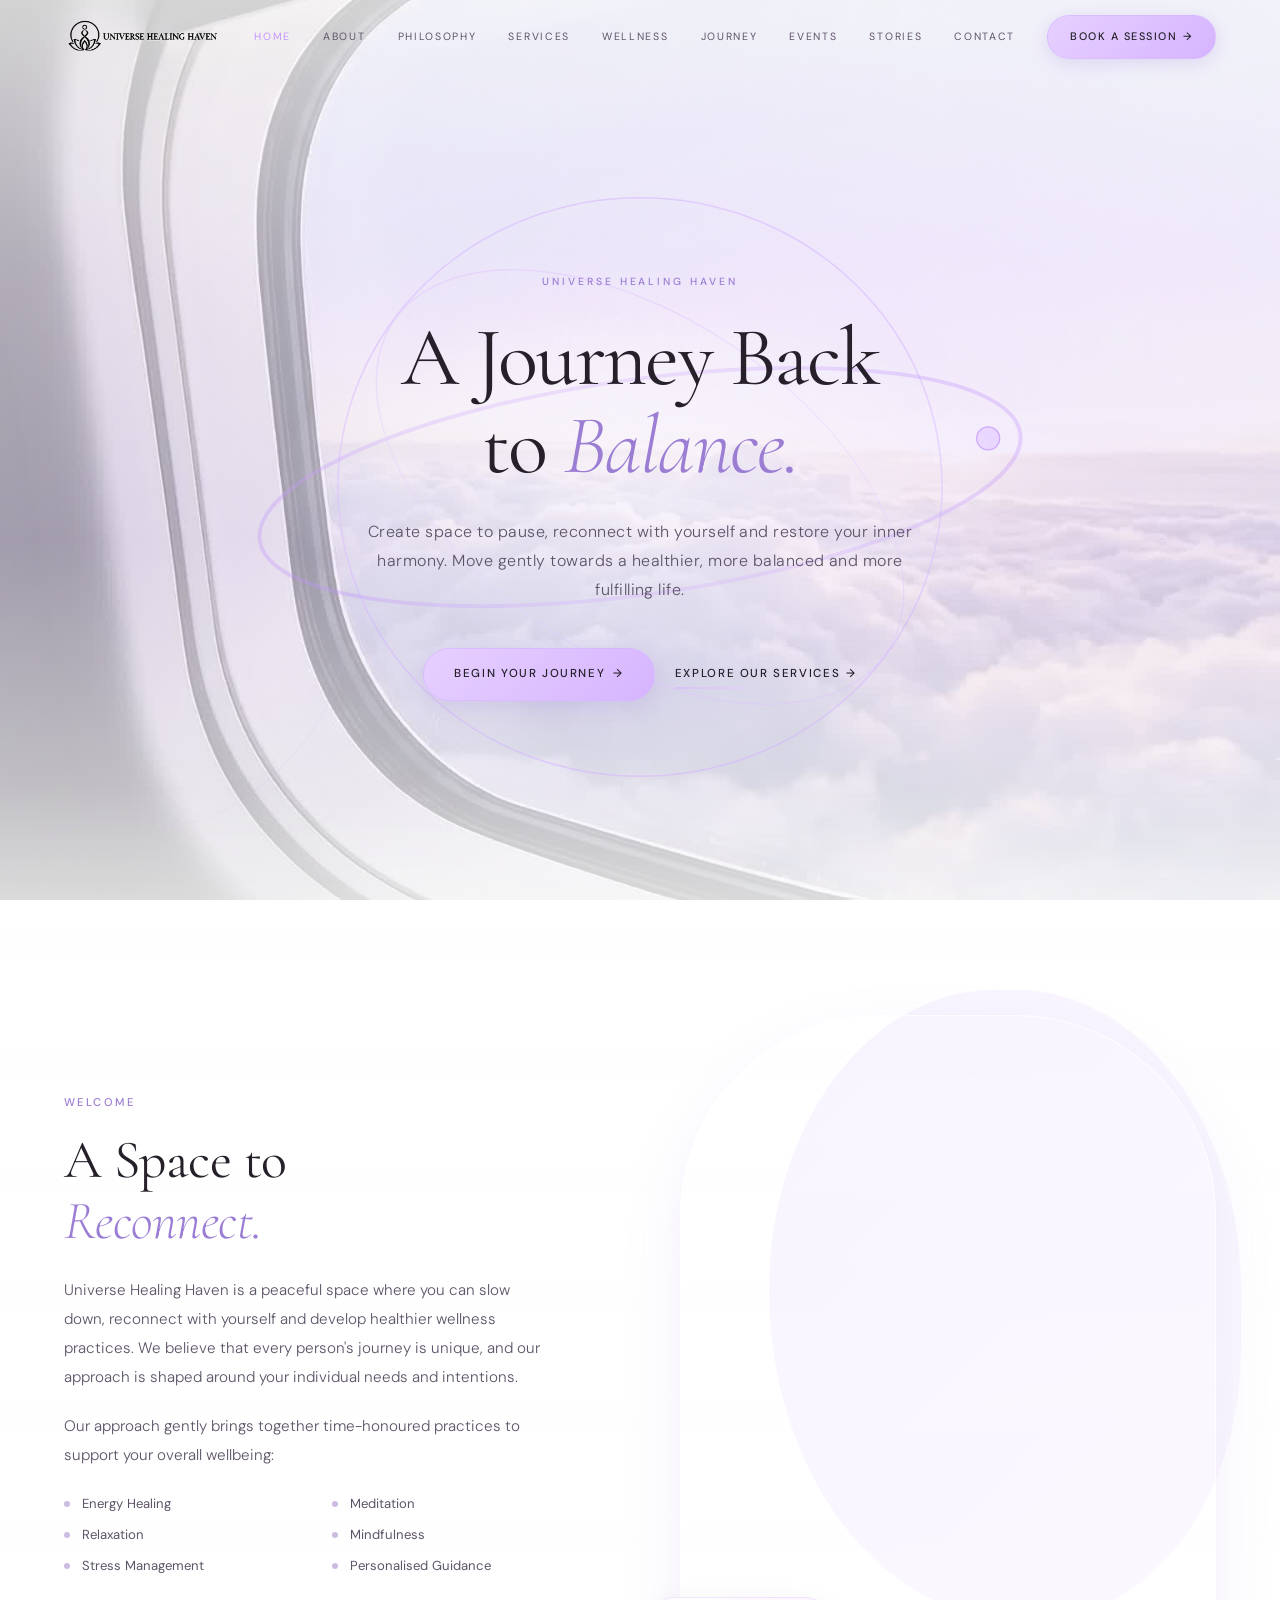
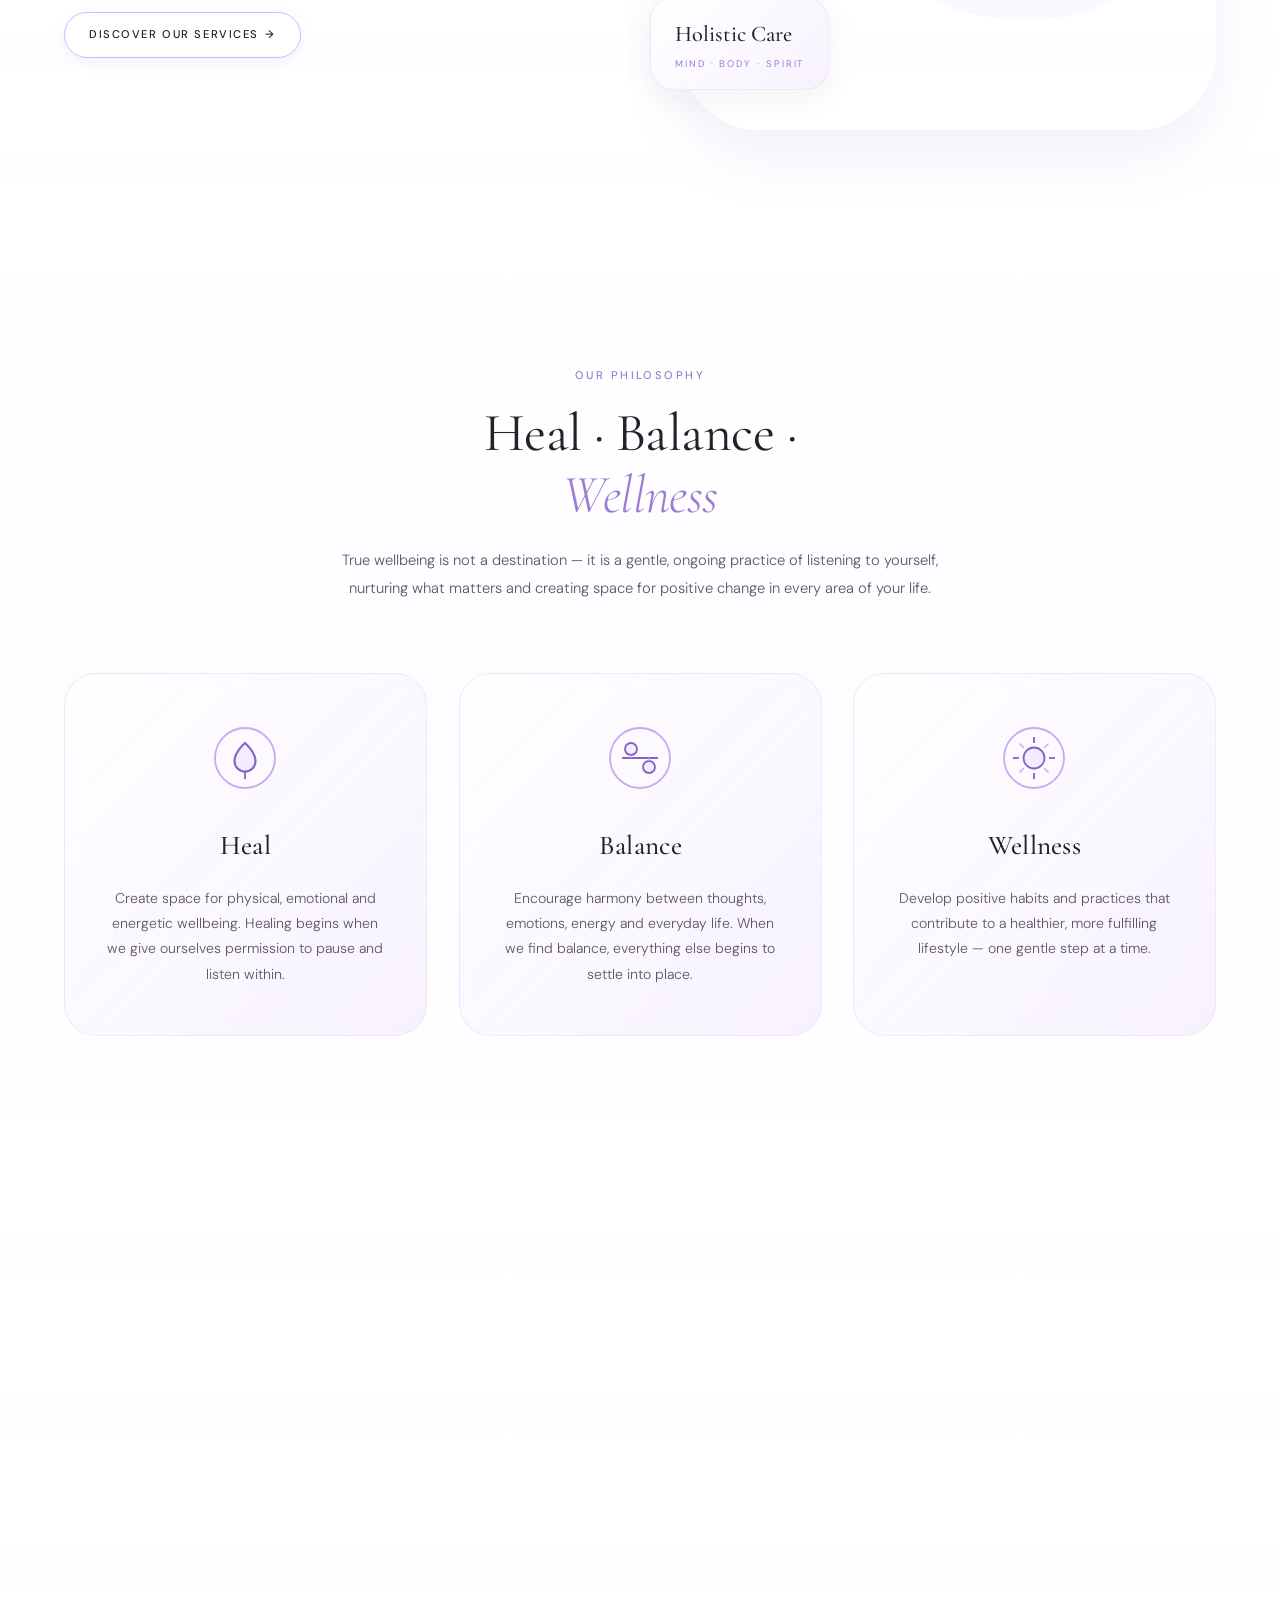
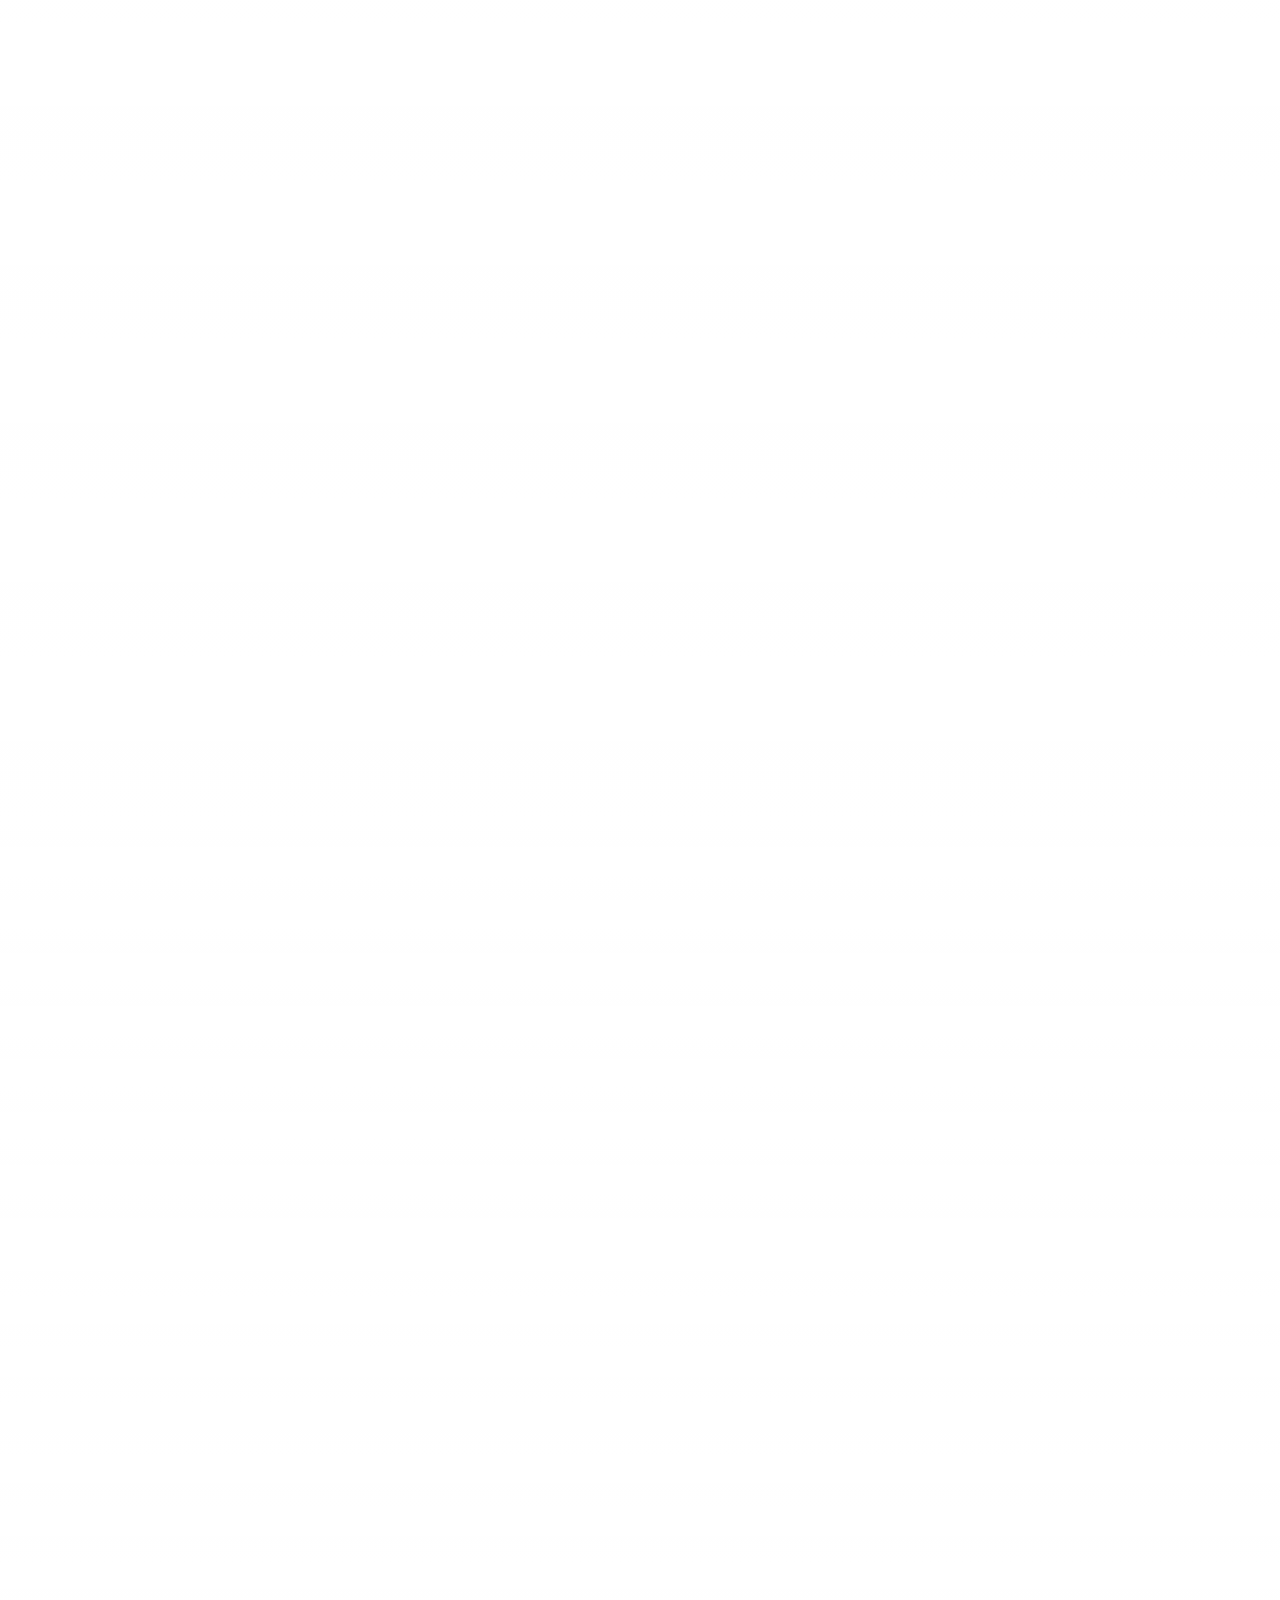
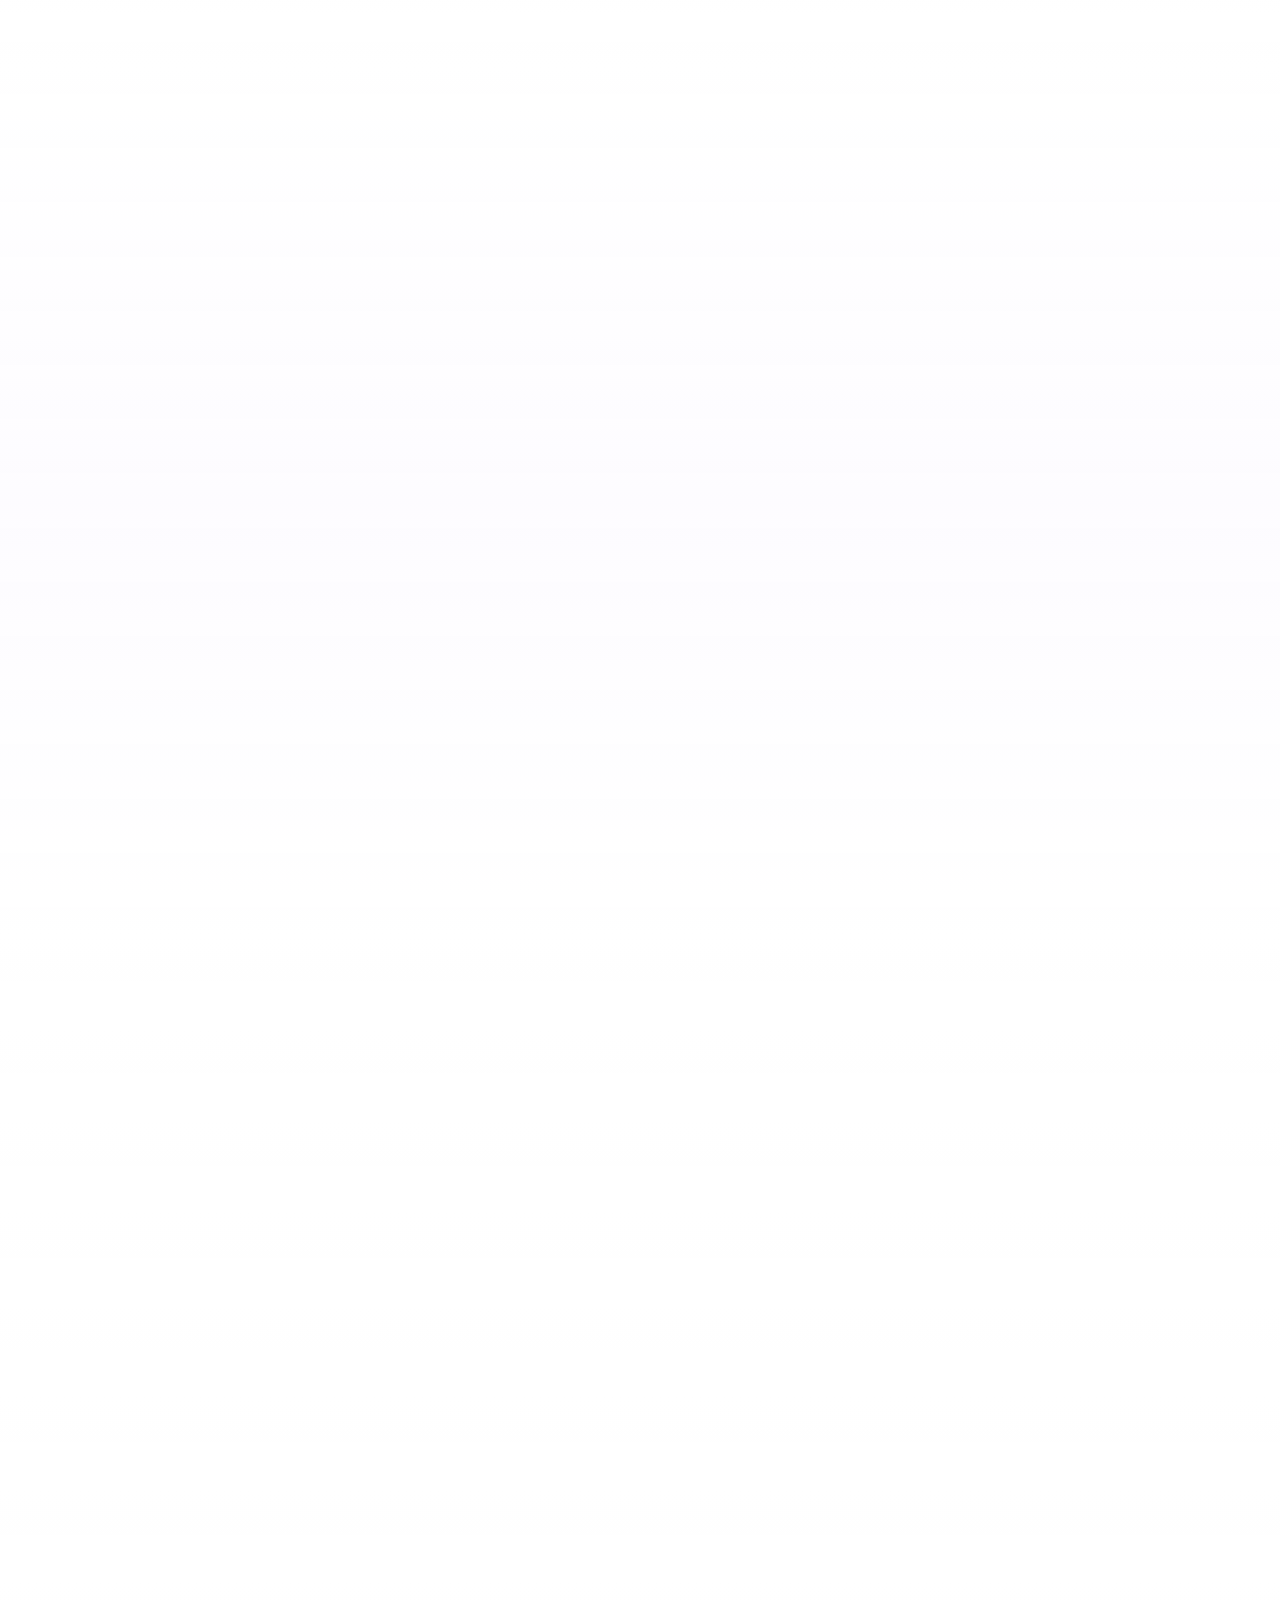
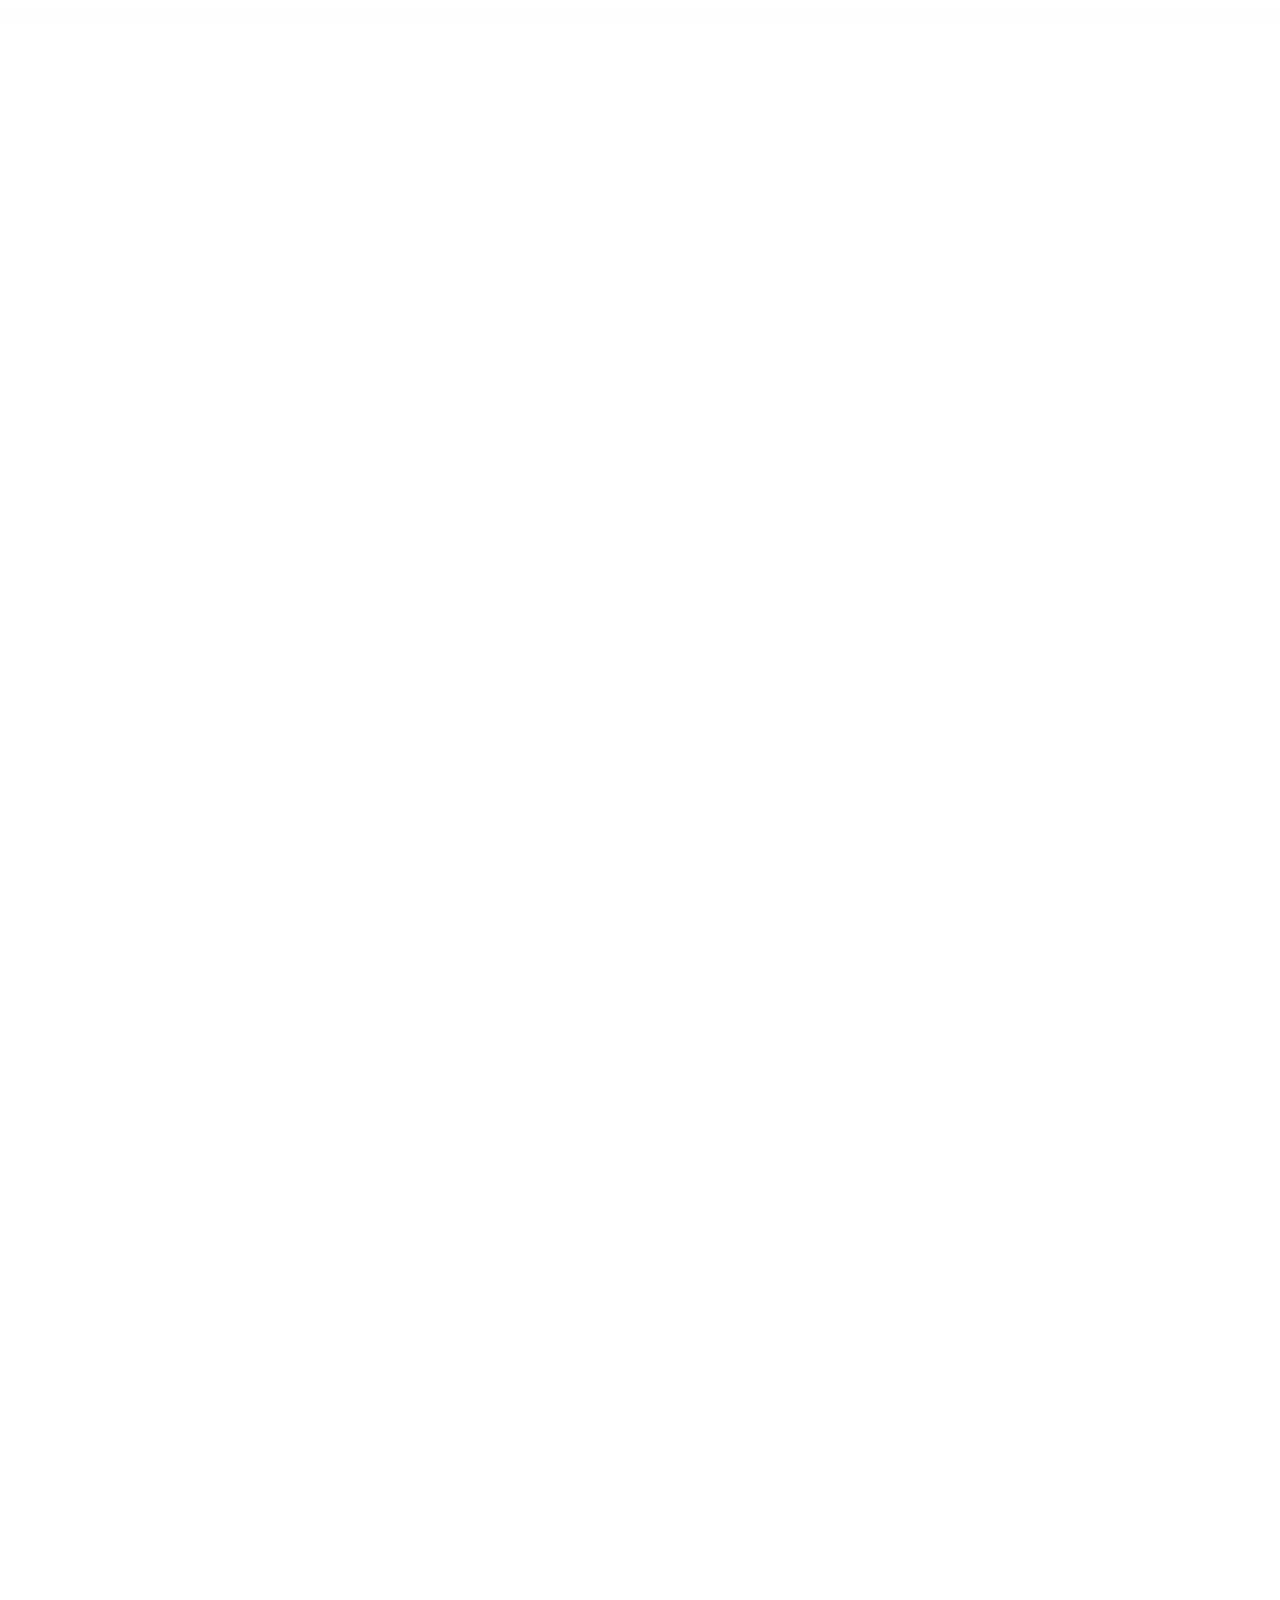
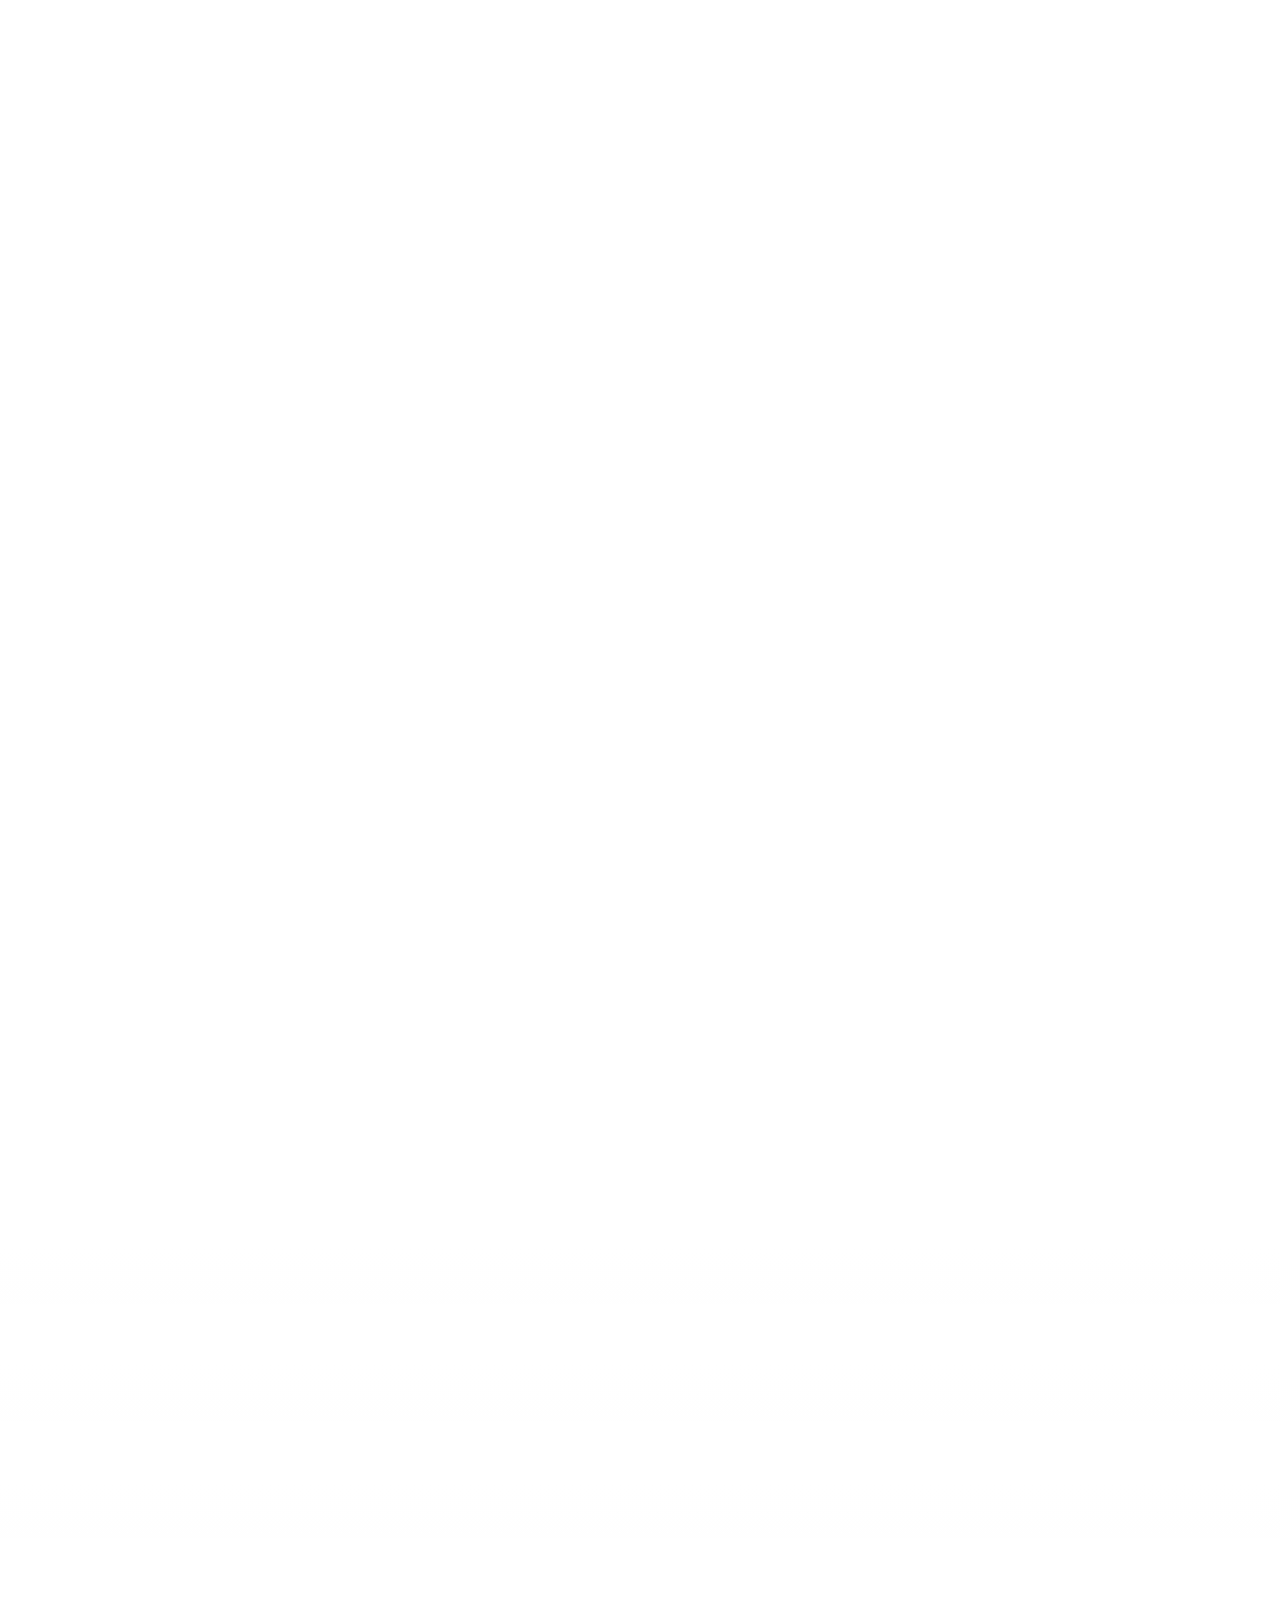
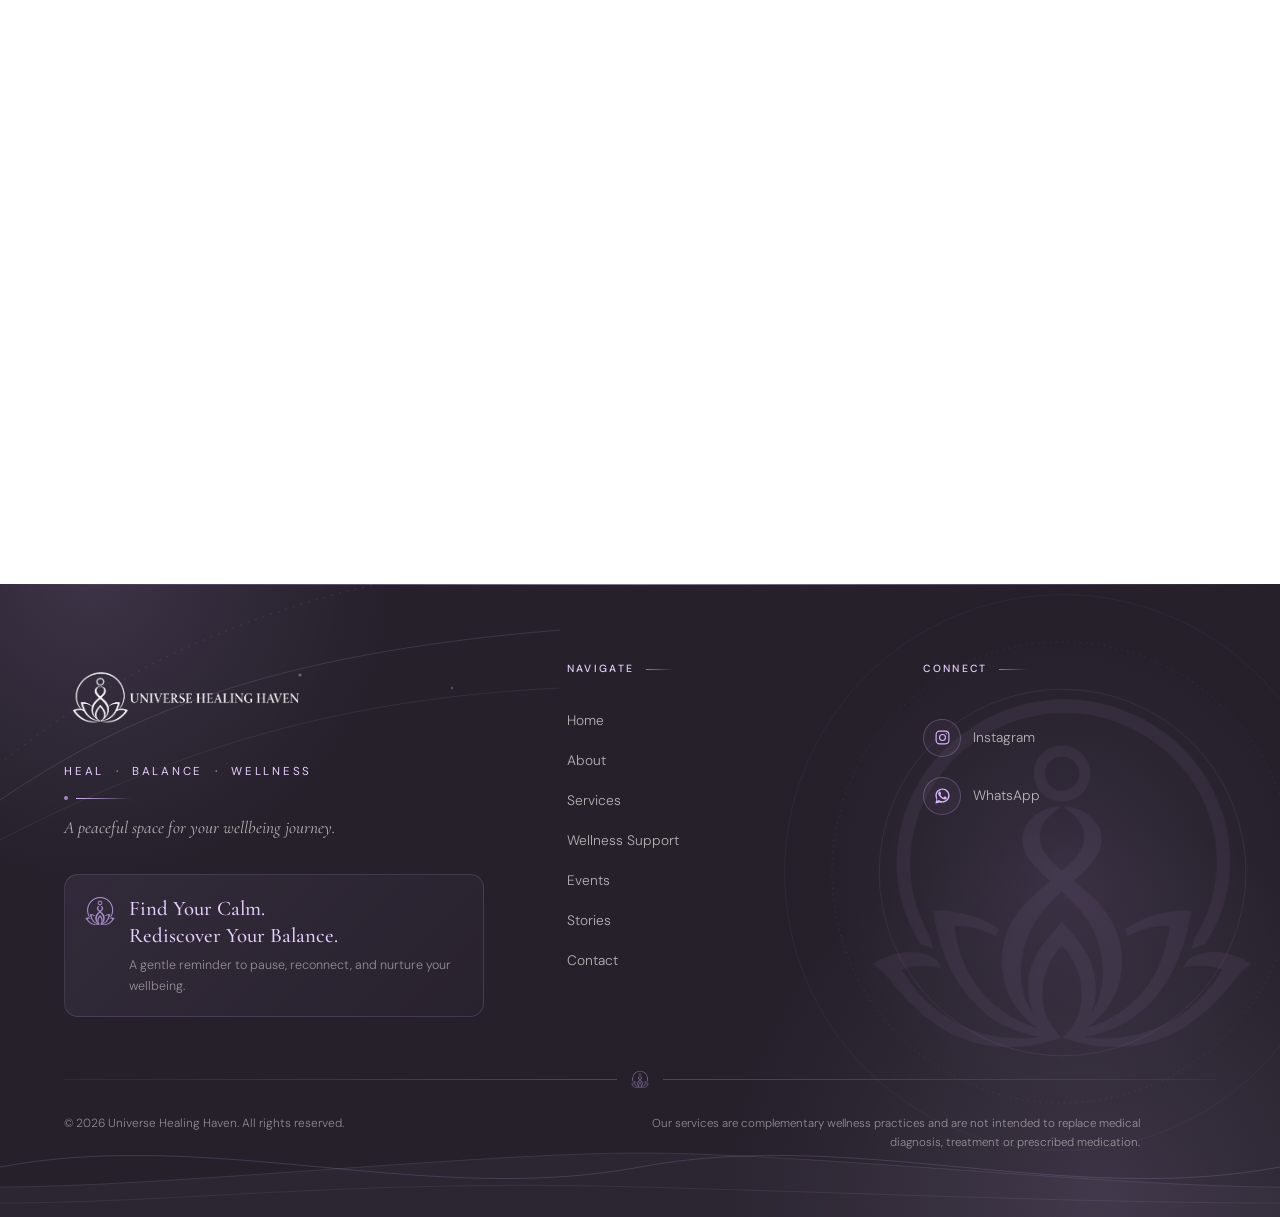
==== commit 26e84ff1: "fix: review follow-ups for the 3D/motion overhaul - Hero entrance animations use fill-mode backwards" ====
--- a/index.html
+++ b/index.html
@@ -9,7 +9,7 @@
   <link rel="preconnect" href="https://fonts.googleapis.com" />
   <link rel="preconnect" href="https://fonts.gstatic.com" crossorigin />
   <link href="https://fonts.googleapis.com/css2?family=Cormorant+Garamond:ital,wght@0,400;0,500;0,600;1,400;1,500&family=DM+Sans:wght@300;400;500&display=swap" rel="stylesheet" />
-  <script>document.documentElement.classList.add('js');</script>
+  <script>document.documentElement.classList.add('js');setTimeout(function(){if(!window.__uhhReveal)document.documentElement.classList.remove('js')},4000);</script>
   <link rel="icon" type="image/png" sizes="32x32" href="assets/icons/favicon-32.png" />
   <link rel="icon" type="image/png" sizes="192x192" href="assets/icons/favicon-192.png" />
   <link rel="apple-touch-icon" href="assets/icons/apple-touch-icon.png" />
@@ -182,8 +182,8 @@
             <div class="pillar-icon">
               <svg viewBox="0 0 48 48" fill="none" xmlns="http://www.w3.org/2000/svg">
                 <circle cx="24" cy="24" r="20" stroke="#C9A8F5" stroke-width="1.2"/>
-                <path d="M24 14 C24 14 17 20 17 26 C17 29.9 20.1 33 24 33 C27.9 33 31 29.9 31 26 C31 20 24 14 24 14Z" stroke="#9B7DD4" stroke-width="1.4" fill="rgba(214,180,255,0.22)"/>
-                <line x1="24" y1="33" x2="24" y2="38" stroke="#9B7DD4" stroke-width="1.2"/>
+                <path d="M24 14 C24 14 17 20 17 26 C17 29.9 20.1 33 24 33 C27.9 33 31 29.9 31 26 C31 20 24 14 24 14Z" stroke="#8463C4" stroke-width="1.4" fill="rgba(214,180,255,0.22)"/>
+                <line x1="24" y1="33" x2="24" y2="38" stroke="#8463C4" stroke-width="1.2"/>
               </svg>
             </div>
             <h3 class="pillar-title">Heal</h3>
@@ -194,9 +194,9 @@
             <div class="pillar-icon">
               <svg viewBox="0 0 48 48" fill="none" xmlns="http://www.w3.org/2000/svg">
                 <circle cx="24" cy="24" r="20" stroke="#C9A8F5" stroke-width="1.2"/>
-                <line x1="12" y1="24" x2="36" y2="24" stroke="#9B7DD4" stroke-width="1.4"/>
-                <circle cx="18" cy="18" r="4" stroke="#9B7DD4" stroke-width="1.2" fill="rgba(214,180,255,0.22)"/>
-                <circle cx="30" cy="30" r="4" stroke="#9B7DD4" stroke-width="1.2" fill="rgba(214,180,255,0.22)"/>
+                <line x1="12" y1="24" x2="36" y2="24" stroke="#8463C4" stroke-width="1.4"/>
+                <circle cx="18" cy="18" r="4" stroke="#8463C4" stroke-width="1.2" fill="rgba(214,180,255,0.22)"/>
+                <circle cx="30" cy="30" r="4" stroke="#8463C4" stroke-width="1.2" fill="rgba(214,180,255,0.22)"/>
                 <path d="M18 22 L18 24" stroke="#C9A8F5" stroke-width="1"/>
                 <path d="M30 24 L30 26" stroke="#C9A8F5" stroke-width="1"/>
               </svg>
@@ -209,11 +209,11 @@
             <div class="pillar-icon">
               <svg viewBox="0 0 48 48" fill="none" xmlns="http://www.w3.org/2000/svg">
                 <circle cx="24" cy="24" r="20" stroke="#C9A8F5" stroke-width="1.2"/>
-                <circle cx="24" cy="24" r="7" stroke="#9B7DD4" stroke-width="1.2" fill="rgba(214,180,255,0.22)"/>
-                <line x1="24" y1="10" x2="24" y2="14" stroke="#9B7DD4" stroke-width="1.2"/>
-                <line x1="24" y1="34" x2="24" y2="38" stroke="#9B7DD4" stroke-width="1.2"/>
-                <line x1="10" y1="24" x2="14" y2="24" stroke="#9B7DD4" stroke-width="1.2"/>
-                <line x1="34" y1="24" x2="38" y2="24" stroke="#9B7DD4" stroke-width="1.2"/>
+                <circle cx="24" cy="24" r="7" stroke="#8463C4" stroke-width="1.2" fill="rgba(214,180,255,0.22)"/>
+                <line x1="24" y1="10" x2="24" y2="14" stroke="#8463C4" stroke-width="1.2"/>
+                <line x1="24" y1="34" x2="24" y2="38" stroke="#8463C4" stroke-width="1.2"/>
+                <line x1="10" y1="24" x2="14" y2="24" stroke="#8463C4" stroke-width="1.2"/>
+                <line x1="34" y1="24" x2="38" y2="24" stroke="#8463C4" stroke-width="1.2"/>
                 <line x1="14.3" y1="14.3" x2="17.2" y2="17.2" stroke="#C9A8F5" stroke-width="1"/>
                 <line x1="30.8" y1="30.8" x2="33.7" y2="33.7" stroke="#C9A8F5" stroke-width="1"/>
                 <line x1="33.7" y1="14.3" x2="30.8" y2="17.2" stroke="#C9A8F5" stroke-width="1"/>
@@ -240,7 +240,7 @@
           <div class="service-card fade-in" data-delay="0">
             <div class="service-icon">
               <svg viewBox="0 0 28 28" fill="none" xmlns="http://www.w3.org/2000/svg">
-                <path d="M14 3 C14 3 5 10 5 16 C5 21 9 25 14 25 C19 25 23 21 23 16 C23 10 14 3 14 3Z" stroke="#9B7DD4" stroke-width="1.3" fill="none"/>
+                <path d="M14 3 C14 3 5 10 5 16 C5 21 9 25 14 25 C19 25 23 21 23 16 C23 10 14 3 14 3Z" stroke="#8463C4" stroke-width="1.3" fill="none"/>
                 <path d="M14 10 L14 18 M10 14 L18 14" stroke="#B08EE6" stroke-width="1.2"/>
               </svg>
             </div>
@@ -251,7 +251,7 @@
           <div class="service-card fade-in" data-delay="80">
             <div class="service-icon">
               <svg viewBox="0 0 28 28" fill="none" xmlns="http://www.w3.org/2000/svg">
-                <circle cx="14" cy="14" r="10" stroke="#9B7DD4" stroke-width="1.3" fill="none"/>
+                <circle cx="14" cy="14" r="10" stroke="#8463C4" stroke-width="1.3" fill="none"/>
                 <circle cx="14" cy="14" r="4" stroke="#B08EE6" stroke-width="1.2" fill="rgba(214,180,255,0.18)"/>
                 <line x1="14" y1="4" x2="14" y2="7" stroke="#C9A8F5" stroke-width="1"/>
                 <line x1="14" y1="21" x2="14" y2="24" stroke="#C9A8F5" stroke-width="1"/>
@@ -264,7 +264,7 @@
           <div class="service-card fade-in" data-delay="160">
             <div class="service-icon">
               <svg viewBox="0 0 28 28" fill="none" xmlns="http://www.w3.org/2000/svg">
-                <path d="M4 20 Q8 12 14 14 Q20 16 24 8" stroke="#9B7DD4" stroke-width="1.3" fill="none"/>
+                <path d="M4 20 Q8 12 14 14 Q20 16 24 8" stroke="#8463C4" stroke-width="1.3" fill="none"/>
                 <circle cx="4" cy="20" r="2" fill="#C9A8F5"/>
                 <circle cx="24" cy="8" r="2" fill="#B08EE6"/>
               </svg>
@@ -276,7 +276,7 @@
           <div class="service-card fade-in" data-delay="240">
             <div class="service-icon">
               <svg viewBox="0 0 28 28" fill="none" xmlns="http://www.w3.org/2000/svg">
-                <path d="M20 8 C16 6 11 8 10 12 C9 16 12 20 16 21 C20 22 24 19 25 15 C22 17 18 16 16 14 C14 12 14 8 17 6" stroke="#9B7DD4" stroke-width="1.3" fill="none"/>
+                <path d="M20 8 C16 6 11 8 10 12 C9 16 12 20 16 21 C20 22 24 19 25 15 C22 17 18 16 16 14 C14 12 14 8 17 6" stroke="#8463C4" stroke-width="1.3" fill="none"/>
                 <circle cx="21" cy="5" r="1" fill="#C396FC"/>
                 <circle cx="25" cy="9" r="0.8" fill="#C396FC"/>
               </svg>
@@ -288,7 +288,7 @@
           <div class="service-card fade-in" data-delay="320">
             <div class="service-icon">
               <svg viewBox="0 0 28 28" fill="none" xmlns="http://www.w3.org/2000/svg">
-                <path d="M14 24 C14 24 4 18 4 11 C4 7 7 4 10 4 C12.5 4 14 6 14 6 C14 6 15.5 4 18 4 C21 4 24 7 24 11 C24 18 14 24 14 24Z" stroke="#9B7DD4" stroke-width="1.3" fill="rgba(214,180,255,0.15)"/>
+                <path d="M14 24 C14 24 4 18 4 11 C4 7 7 4 10 4 C12.5 4 14 6 14 6 C14 6 15.5 4 18 4 C21 4 24 7 24 11 C24 18 14 24 14 24Z" stroke="#8463C4" stroke-width="1.3" fill="rgba(214,180,255,0.15)"/>
               </svg>
             </div>
             <h3 class="service-title">Emotional Wellness</h3>
@@ -298,8 +298,8 @@
           <div class="service-card fade-in" data-delay="400">
             <div class="service-icon">
               <svg viewBox="0 0 28 28" fill="none" xmlns="http://www.w3.org/2000/svg">
-                <circle cx="14" cy="10" r="6" stroke="#9B7DD4" stroke-width="1.3" fill="none"/>
-                <path d="M8 25 Q14 20 20 25" stroke="#9B7DD4" stroke-width="1.3" fill="none"/>
+                <circle cx="14" cy="10" r="6" stroke="#8463C4" stroke-width="1.3" fill="none"/>
+                <path d="M8 25 Q14 20 20 25" stroke="#8463C4" stroke-width="1.3" fill="none"/>
                 <circle cx="12" cy="9" r="1" fill="#B08EE6"/>
                 <circle cx="16" cy="9" r="1" fill="#B08EE6"/>
                 <path d="M12 12 Q14 14 16 12" stroke="#C9A8F5" stroke-width="1"/>
@@ -362,9 +362,9 @@
           <div class="disclaimer-card">
             <div class="disclaimer-icon">
               <svg viewBox="0 0 22 22" fill="none" xmlns="http://www.w3.org/2000/svg">
-                <circle cx="11" cy="11" r="9" stroke="#9B7DD4" stroke-width="1.3"/>
-                <line x1="11" y1="7" x2="11" y2="13" stroke="#9B7DD4" stroke-width="1.5" stroke-linecap="round"/>
-                <circle cx="11" cy="15.5" r="0.8" fill="#9B7DD4"/>
+                <circle cx="11" cy="11" r="9" stroke="#8463C4" stroke-width="1.3"/>
+                <line x1="11" y1="7" x2="11" y2="13" stroke="#8463C4" stroke-width="1.5" stroke-linecap="round"/>
+                <circle cx="11" cy="15.5" r="0.8" fill="#8463C4"/>
               </svg>
             </div>
             <h3 class="disclaimer-title">Important Notice</h3>
@@ -423,7 +423,7 @@
           <div class="why-card fade-in" data-delay="0">
             <div class="why-icon">
               <svg viewBox="0 0 24 24" fill="none" xmlns="http://www.w3.org/2000/svg">
-                <path d="M12 2 L12 22 M7 7 Q12 2 17 7 M7 17 Q12 22 17 17" stroke="#9B7DD4" stroke-width="1.3" fill="none"/>
+                <path d="M12 2 L12 22 M7 7 Q12 2 17 7 M7 17 Q12 22 17 17" stroke="#8463C4" stroke-width="1.3" fill="none"/>
                 <circle cx="12" cy="12" r="3" stroke="#C396FC" stroke-width="1.2" fill="rgba(214,180,255,0.18)"/>
               </svg>
             </div>
@@ -433,7 +433,7 @@
           <div class="why-card fade-in" data-delay="100">
             <div class="why-icon">
               <svg viewBox="0 0 24 24" fill="none" xmlns="http://www.w3.org/2000/svg">
-                <circle cx="12" cy="12" r="9" stroke="#9B7DD4" stroke-width="1.3" fill="none"/>
+                <circle cx="12" cy="12" r="9" stroke="#8463C4" stroke-width="1.3" fill="none"/>
                 <circle cx="12" cy="12" r="4" stroke="#C396FC" stroke-width="1" fill="none"/>
                 <circle cx="12" cy="12" r="1" fill="#C396FC"/>
               </svg>
@@ -444,7 +444,7 @@
           <div class="why-card fade-in" data-delay="200">
             <div class="why-icon">
               <svg viewBox="0 0 24 24" fill="none" xmlns="http://www.w3.org/2000/svg">
-                <path d="M4 20 Q12 4 20 20" stroke="#9B7DD4" stroke-width="1.3" fill="none"/>
+                <path d="M4 20 Q12 4 20 20" stroke="#8463C4" stroke-width="1.3" fill="none"/>
                 <line x1="12" y1="8" x2="12" y2="16" stroke="#C396FC" stroke-width="1.2"/>
                 <circle cx="12" cy="6" r="1.5" fill="rgba(214,180,255,0.3)" stroke="#C396FC" stroke-width="1"/>
               </svg>
@@ -455,7 +455,7 @@
           <div class="why-card fade-in" data-delay="300">
             <div class="why-icon">
               <svg viewBox="0 0 24 24" fill="none" xmlns="http://www.w3.org/2000/svg">
-                <path d="M4 18 L8 14 L12 16 L16 10 L20 6" stroke="#9B7DD4" stroke-width="1.3" fill="none"/>
+                <path d="M4 18 L8 14 L12 16 L16 10 L20 6" stroke="#8463C4" stroke-width="1.3" fill="none"/>
                 <circle cx="20" cy="6" r="2" fill="rgba(214,180,255,0.3)" stroke="#C396FC" stroke-width="1"/>
                 <path d="M17 6 L20 6 L20 9" stroke="#C396FC" stroke-width="1"/>
               </svg>
@@ -594,8 +594,8 @@
             <li class="contact-detail-item">
               <div class="contact-detail-icon">
                 <svg viewBox="0 0 20 20" fill="none" xmlns="http://www.w3.org/2000/svg">
-                  <path d="M5 3a2 2 0 00-2 2v10a2 2 0 002 2h10a2 2 0 002-2V5a2 2 0 00-2-2H5z" stroke="#9B7DD4" stroke-width="1.2" fill="none"/>
-                  <path d="M7 10l2 2 4-4" stroke="#9B7DD4" stroke-width="1.3"/>
+                  <path d="M5 3a2 2 0 00-2 2v10a2 2 0 002 2h10a2 2 0 002-2V5a2 2 0 00-2-2H5z" stroke="#8463C4" stroke-width="1.2" fill="none"/>
+                  <path d="M7 10l2 2 4-4" stroke="#8463C4" stroke-width="1.3"/>
                 </svg>
               </div>
               <div class="contact-detail-content">
--- a/style.css
+++ b/style.css
@@ -3622,7 +3622,7 @@
    Runs on first paint without waiting for JavaScript, so the headline
    (the page's LCP element) is never gated behind script execution. */
 .hero-eyebrow {
-  animation: heroRise var(--dur-hero) var(--ease-signature) 80ms both;
+  animation: heroRise var(--dur-hero) var(--ease-signature) 80ms backwards;
 }
 
 .hl-line {
@@ -3636,7 +3636,7 @@
 
 .hl-line-inner {
   display: inline-block;
-  animation: heroLine var(--dur-hero) var(--ease-signature) 160ms both;
+  animation: heroLine var(--dur-hero) var(--ease-signature) 160ms backwards;
 }
 
 .hl-line + br + .hl-line .hl-line-inner {
@@ -3644,11 +3644,11 @@
 }
 
 .hero-sub {
-  animation: heroRise var(--dur-hero) var(--ease-signature) 480ms both;
+  animation: heroRise var(--dur-hero) var(--ease-signature) 480ms backwards;
 }
 
 .hero-ctas > * {
-  animation: heroRise var(--dur-hero) var(--ease-signature) 600ms both;
+  animation: heroRise var(--dur-hero) var(--ease-signature) 600ms backwards;
 }
 
 .hero-ctas > * + * {
@@ -3693,7 +3693,7 @@
 }
 
 .hero-halo-fallback {
-  animation: haloIn 1600ms var(--ease-signature) 240ms both;
+  animation: haloIn 1600ms var(--ease-signature) 240ms backwards;
   transition: opacity 900ms var(--ease-signature);
 }
 
@@ -3720,6 +3720,7 @@
 /* Soft light pool that keeps the headline crisp over the halo */
 .hero-text {
   position: relative;
+  width: 100%; /* stable box: the light pool must not move when web fonts swap in */
 }
 
 .hero-text::before {
@@ -3786,7 +3787,6 @@
 [tabindex]:focus-visible {
   outline: 2px solid var(--focus-color);
   outline-offset: 3px;
-  border-radius: 6px;
 }
 
 .nav-link:focus-visible {
@@ -4087,6 +4087,7 @@
     inset -8px -12px 20px rgba(130, 90, 200, 0.28),
     inset 6px 8px 14px rgba(255, 255, 255, 0.65),
     0 18px 34px rgba(130, 90, 200, 0.2);
+  pointer-events: none;
   animation: orbFloat 11s var(--ease-ambient) infinite;
 }
 
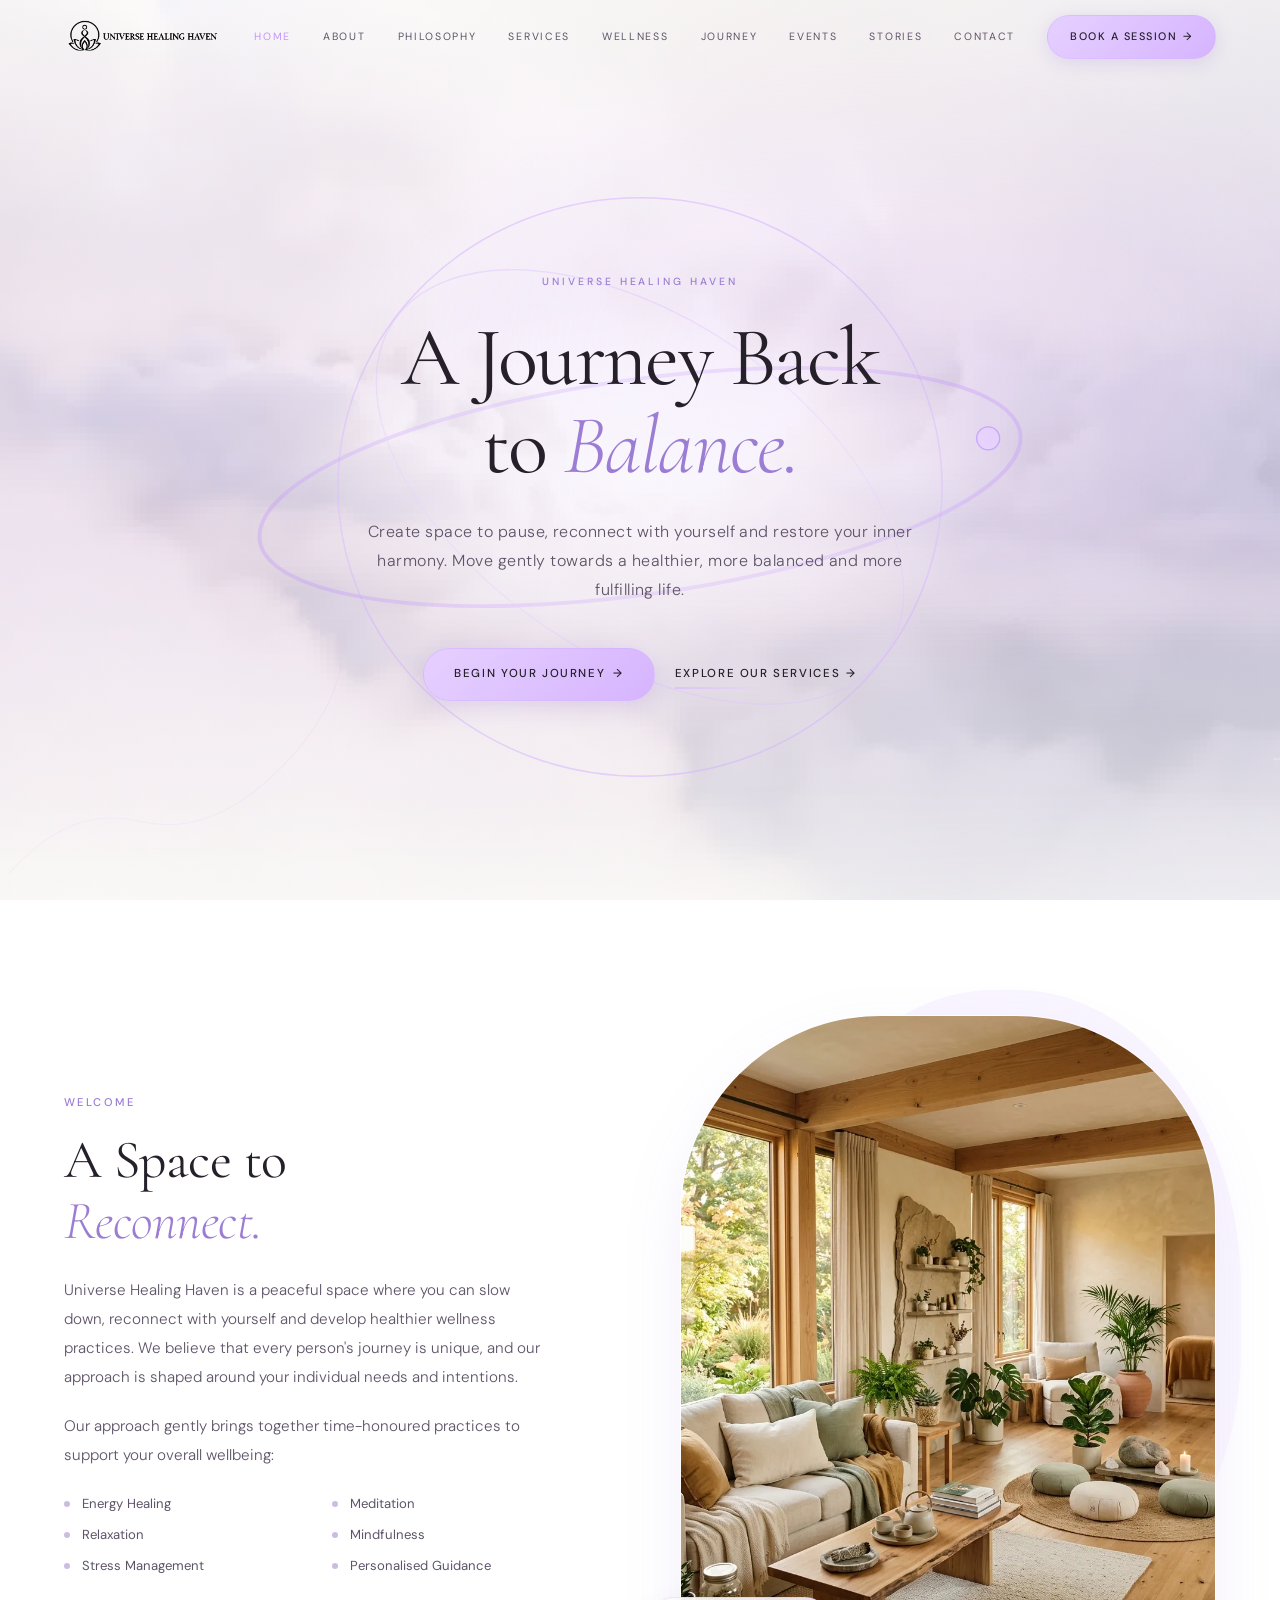
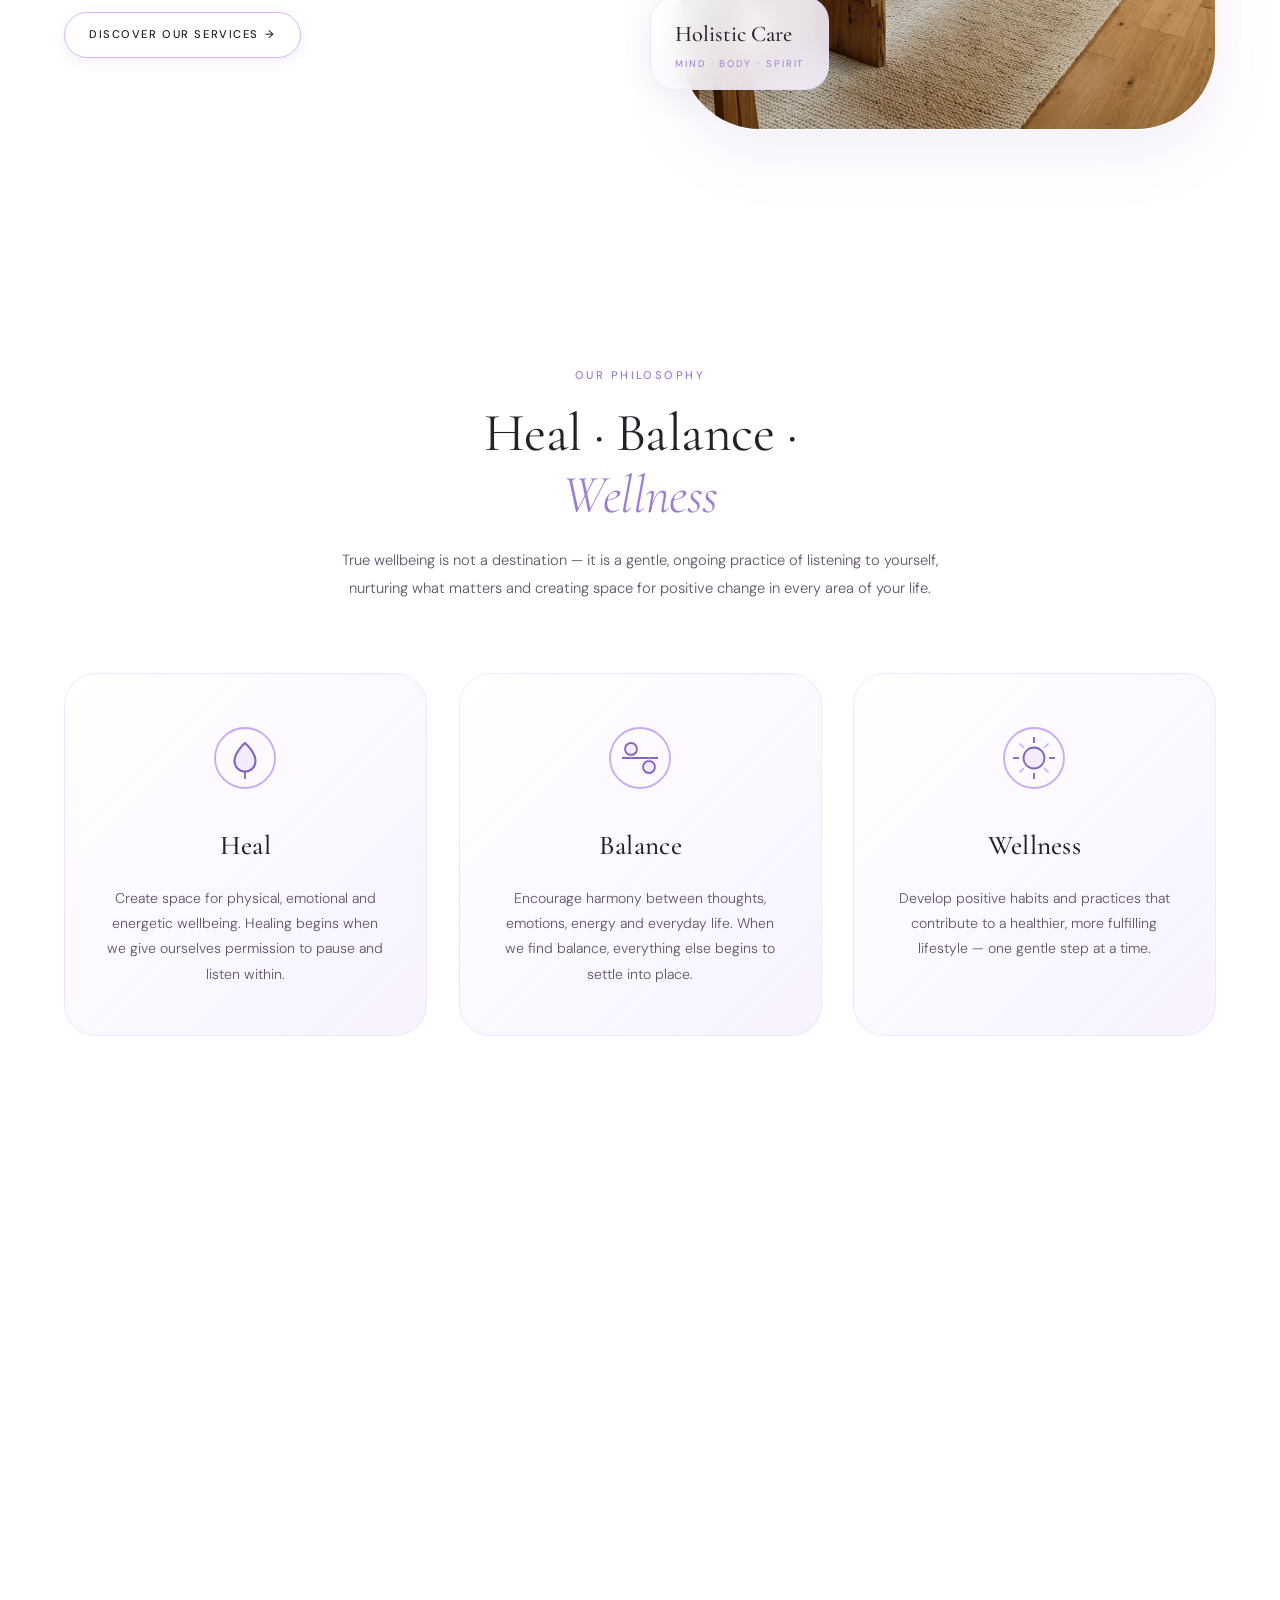
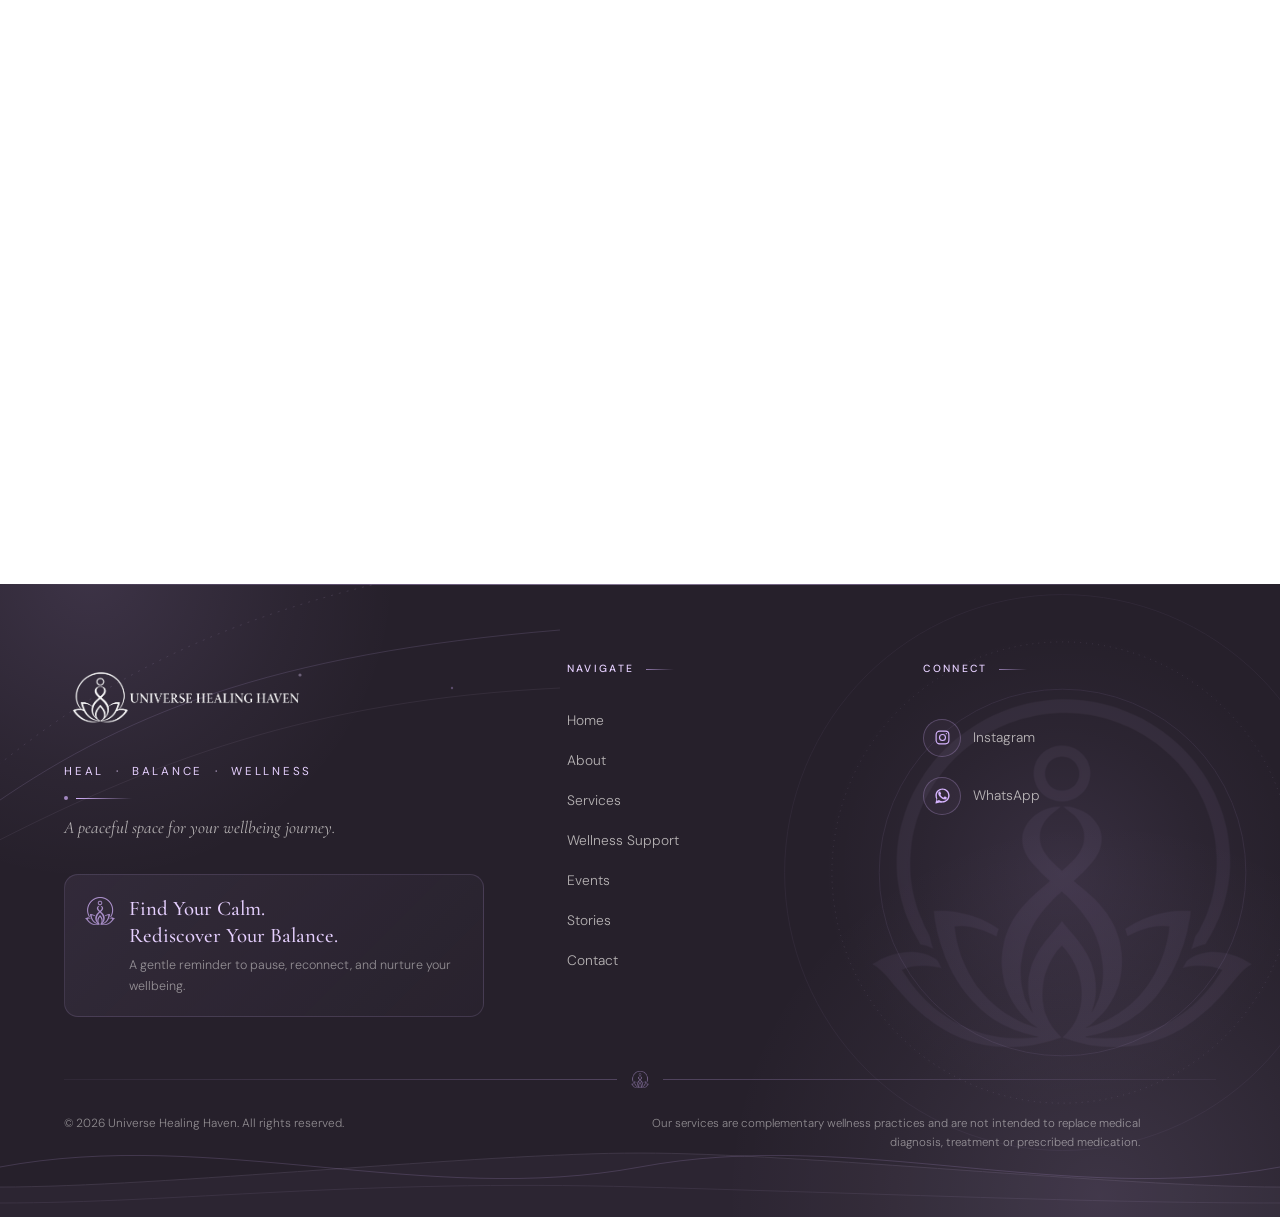
==== commit e546cbda: "style: one shared section background treatment across the site Sections now use the "Stories of Hope" ====
--- a/index.html
+++ b/index.html
@@ -36,7 +36,7 @@
   <meta name="twitter:image" content="https://universehealinghaven.vercel.app/og-image.png" />
   <meta name="twitter:image:alt" content="Universe Healing Haven official website preview image" />
 
-  <link rel="stylesheet" href="style.css?v=5" />
+  <link rel="stylesheet" href="style.css?v=6" />
 </head>
 <body>
 
--- a/style.css
+++ b/style.css
@@ -39,6 +39,14 @@
   --shadow-soft:     0 8px 32px rgba(38, 32, 43, 0.06);
   --shadow-hover:    0 16px 48px rgba(38, 32, 43, 0.10);
   --shadow-card:     0 4px 20px rgba(38, 32, 43, 0.05);
+
+  /* Section surface: the treatment used by "Stories of Hope & Healing".
+     Sections stay see-through (no tint, no backdrop blur) so the shared fixed
+     backdrop (.scroll-bg-wrap + .scroll-bg-overlay) reads the same everywhere. */
+  --section-surface:   transparent;
+  --section-backdrop:  none;
+  --section-glow-core: rgba(230, 208, 255, 0.26);
+  --section-glow-mid:  rgba(214, 180, 255, 0.10);
 
   /* â”€â”€ Spacing â”€â”€ */
   --section-pad:     clamp(80px, 9vw, 130px);
@@ -606,7 +614,7 @@
   min-height: 100svh;
   display: flex;
   align-items: center;
-  background: transparent;
+  background: var(--section-surface);
   overflow: hidden;
   padding-top: 74px;
 }
@@ -615,7 +623,7 @@
   content: '';
   position: absolute;
   inset: 0;
-  background: radial-gradient(ellipse 60% 50% at 70% 40%, rgba(230, 208, 255, 0.22) 0%, transparent 70%);
+  background: radial-gradient(ellipse 60% 50% at 70% 40%, var(--section-glow-core) 0%, transparent 70%);
   pointer-events: none;
 }
 
@@ -734,9 +742,9 @@
    â•â•â•â•â•â•â•â•â•â•â•â•â•â•â•â•â•â•â•â•â•â•â•â•â•â•â•â•â•â•â•â•â•â•â•â•â•â•â•â•â•â•â•â•â•â•â•â•â•â•â•â•â•â•â•â•â•â•â•â•â•â•â•â•â•â•â•â•â•â•â•â•â•â•â•â• */
 .welcome-section {
   padding: var(--section-pad) 0;
-  background: linear-gradient(180deg, var(--bg-primary) 0%, var(--bg-secondary) 100%);
-  backdrop-filter: blur(10px);
-  -webkit-backdrop-filter: blur(10px);
+  background: var(--section-surface);
+  backdrop-filter: var(--section-backdrop);
+  -webkit-backdrop-filter: var(--section-backdrop);
 }
 
 .welcome-inner {
@@ -854,9 +862,9 @@
    â•â•â•â•â•â•â•â•â•â•â•â•â•â•â•â•â•â•â•â•â•â•â•â•â•â•â•â•â•â•â•â•â•â•â•â•â•â•â•â•â•â•â•â•â•â•â•â•â•â•â•â•â•â•â•â•â•â•â•â•â•â•â•â•â•â•â•â•â•â•â•â•â•â•â•â• */
 .philosophy-section {
   padding: var(--section-pad) 0;
-  background: linear-gradient(180deg, var(--bg-secondary) 0%, var(--bg-tertiary) 50%, var(--bg-secondary) 100%);
-  backdrop-filter: blur(10px);
-  -webkit-backdrop-filter: blur(10px);
+  background: var(--section-surface);
+  backdrop-filter: var(--section-backdrop);
+  -webkit-backdrop-filter: var(--section-backdrop);
 }
 
 .philosophy-header {
@@ -949,9 +957,9 @@
    â•â•â•â•â•â•â•â•â•â•â•â•â•â•â•â•â•â•â•â•â•â•â•â•â•â•â•â•â•â•â•â•â•â•â•â•â•â•â•â•â•â•â•â•â•â•â•â•â•â•â•â•â•â•â•â•â•â•â•â•â•â•â•â•â•â•â•â•â•â•â•â•â•â•â•â• */
 .services-section {
   padding: var(--section-pad) 0;
-  background: linear-gradient(180deg, var(--bg-secondary) 0%, var(--bg-primary) 100%);
-  backdrop-filter: blur(10px);
-  -webkit-backdrop-filter: blur(10px);
+  background: var(--section-surface);
+  backdrop-filter: var(--section-backdrop);
+  -webkit-backdrop-filter: var(--section-backdrop);
 }
 
 .services-header {
@@ -1040,9 +1048,9 @@
    â•â•â•â•â•â•â•â•â•â•â•â•â•â•â•â•â•â•â•â•â•â•â•â•â•â•â•â•â•â•â•â•â•â•â•â•â•â•â•â•â•â•â•â•â•â•â•â•â•â•â•â•â•â•â•â•â•â•â•â•â•â•â•â•â•â•â•â•â•â•â•â•â•â•â•â• */
 .wellness-section {
   padding: var(--section-pad) 0;
-  background: linear-gradient(180deg, var(--bg-primary) 0%, var(--bg-secondary) 50%, var(--bg-primary) 100%);
-  backdrop-filter: blur(10px);
-  -webkit-backdrop-filter: blur(10px);
+  background: var(--section-surface);
+  backdrop-filter: var(--section-backdrop);
+  -webkit-backdrop-filter: var(--section-backdrop);
 }
 
 .wellness-inner {
@@ -1177,9 +1185,9 @@
    â•â•â•â•â•â•â•â•â•â•â•â•â•â•â•â•â•â•â•â•â•â•â•â•â•â•â•â•â•â•â•â•â•â•â•â•â•â•â•â•â•â•â•â•â•â•â•â•â•â•â•â•â•â•â•â•â•â•â•â•â•â•â•â•â•â•â•â•â•â•â•â•â•â•â•â• */
 .journey-section {
   padding: var(--section-pad) 0;
-  background: linear-gradient(180deg, var(--bg-primary) 0%, var(--bg-tertiary) 50%, var(--bg-primary) 100%);
-  backdrop-filter: blur(10px);
-  -webkit-backdrop-filter: blur(10px);
+  background: var(--section-surface);
+  backdrop-filter: var(--section-backdrop);
+  -webkit-backdrop-filter: var(--section-backdrop);
   position: relative;
   overflow: hidden;
 }
@@ -1291,9 +1299,9 @@
    â•â•â•â•â•â•â•â•â•â•â•â•â•â•â•â•â•â•â•â•â•â•â•â•â•â•â•â•â•â•â•â•â•â•â•â•â•â•â•â•â•â•â•â•â•â•â•â•â•â•â•â•â•â•â•â•â•â•â•â•â•â•â•â•â•â•â•â•â•â•â•â•â•â•â•â• */
 .why-section {
   padding: var(--section-pad) 0;
-  background: linear-gradient(180deg, var(--bg-primary) 0%, var(--bg-secondary) 100%);
-  backdrop-filter: blur(10px);
-  -webkit-backdrop-filter: blur(10px);
+  background: var(--section-surface);
+  backdrop-filter: var(--section-backdrop);
+  -webkit-backdrop-filter: var(--section-backdrop);
 }
 
 .why-header {
@@ -1365,9 +1373,9 @@
    â•â•â•â•â•â•â•â•â•â•â•â•â•â•â•â•â•â•â•â•â•â•â•â•â•â•â•â•â•â•â•â•â•â•â•â•â•â•â•â•â•â•â•â•â•â•â•â•â•â•â•â•â•â•â•â•â•â•â•â•â•â•â•â•â•â•â•â•â•â•â•â•â•â•â•â• */
 .events-section {
   padding: var(--section-pad) 0;
-  background: rgba(255, 255, 255, 0.25);
-  backdrop-filter: blur(10px);
-  -webkit-backdrop-filter: blur(10px);
+  background: var(--section-surface);
+  backdrop-filter: var(--section-backdrop);
+  -webkit-backdrop-filter: var(--section-backdrop);
   position: relative;
   overflow: hidden;
 }
@@ -1381,8 +1389,8 @@
   height: 80%;
   background: radial-gradient(
     ellipse 70% 60% at 60% 40%,
-    rgba(230, 208, 255, 0.22) 0%,
-    rgba(214, 180, 255, 0.10) 40%,
+    var(--section-glow-core) 0%,
+    var(--section-glow-mid) 40%,
     transparent 70%
   );
   pointer-events: none;
@@ -1684,9 +1692,9 @@
    â•â•â•â•â•â•â•â•â•â•â•â•â•â•â•â•â•â•â•â•â•â•â•â•â•â•â•â•â•â•â•â•â•â•â•â•â•â•â•â•â•â•â•â•â•â•â•â•â•â•â•â•â•â•â•â•â•â•â•â•â•â•â•â•â•â•â•â•â•â•â•â•â•â•â•â• */
 .founder-section {
   padding: var(--section-pad) 0;
-  background: rgba(255, 255, 255, 0.25);
-  backdrop-filter: blur(10px);
-  -webkit-backdrop-filter: blur(10px);
+  background: var(--section-surface);
+  backdrop-filter: var(--section-backdrop);
+  -webkit-backdrop-filter: var(--section-backdrop);
   position: relative;
   overflow: hidden;
 }
@@ -1700,8 +1708,8 @@
   height: 70%;
   background: radial-gradient(
     ellipse 70% 60% at 50% 50%,
-    rgba(230, 208, 255, 0.18) 0%,
-    rgba(214, 180, 255, 0.08) 40%,
+    var(--section-glow-core) 0%,
+    var(--section-glow-mid) 40%,
     transparent 70%
   );
   pointer-events: none;
@@ -1933,7 +1941,7 @@
   padding: var(--section-pad) 0 calc(var(--section-pad) * 0.75);
   position: relative;
   overflow: hidden;
-  background: transparent;
+  background: var(--section-surface);
 }
 
 .testimonials-inner-light {
@@ -1943,7 +1951,7 @@
   width: 520px;
   height: 520px;
   border-radius: 50%;
-  background: radial-gradient(circle, rgba(230, 208, 255, 0.26) 0%, rgba(214, 180, 255, 0.10) 50%, transparent 70%);
+  background: radial-gradient(circle, var(--section-glow-core) 0%, var(--section-glow-mid) 50%, transparent 70%);
   filter: blur(80px);
   pointer-events: none;
   z-index: 0;
@@ -2300,9 +2308,9 @@
    â•â•â•â•â•â•â•â•â•â•â•â•â•â•â•â•â•â•â•â•â•â•â•â•â•â•â•â•â•â•â•â•â•â•â•â•â•â•â•â•â•â•â•â•â•â•â•â•â•â•â•â•â•â•â•â•â•â•â•â•â•â•â•â•â•â•â•â•â•â•â•â•â•â•â•â• */
 .contact-section {
   padding: var(--section-pad) 0;
-  background: linear-gradient(180deg, var(--bg-primary) 0%, var(--bg-secondary) 100%);
-  backdrop-filter: blur(10px);
-  -webkit-backdrop-filter: blur(10px);
+  background: var(--section-surface);
+  backdrop-filter: var(--section-backdrop);
+  -webkit-backdrop-filter: var(--section-backdrop);
 }
 
 .contact-inner {
